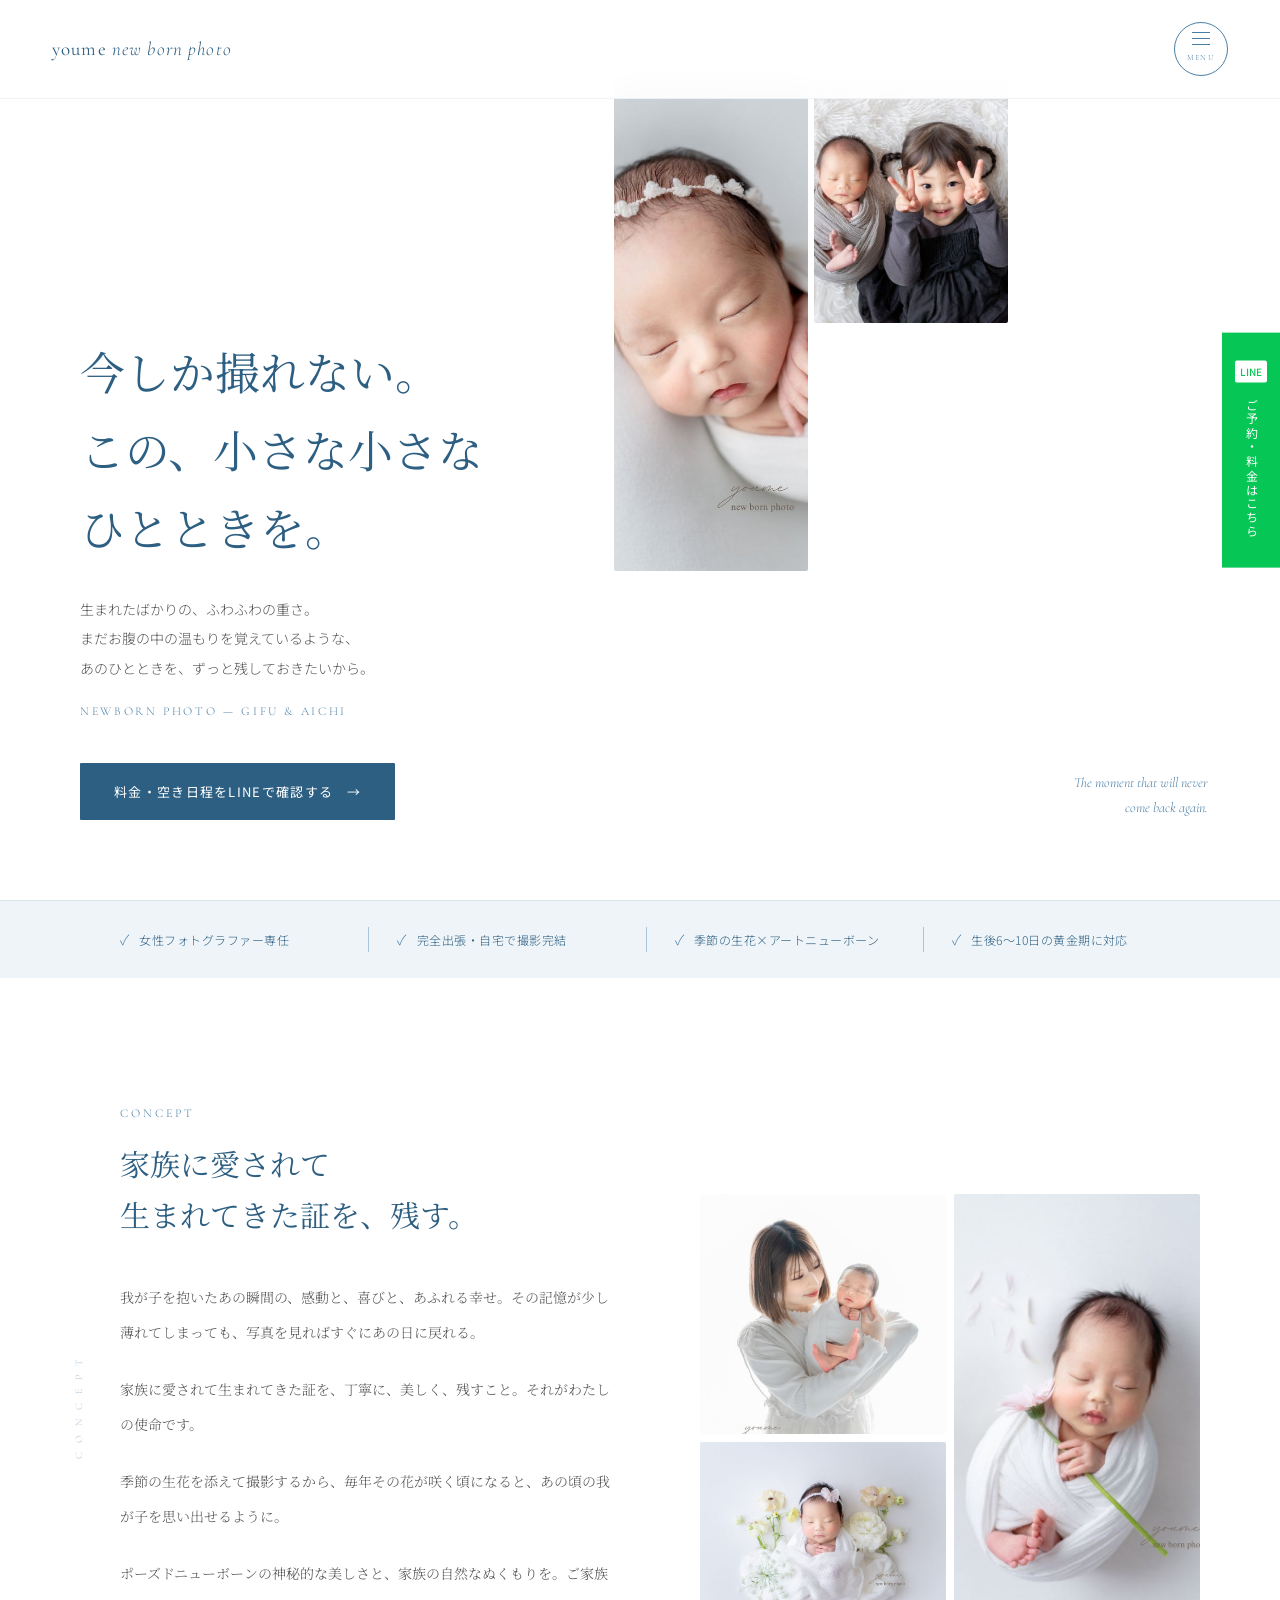
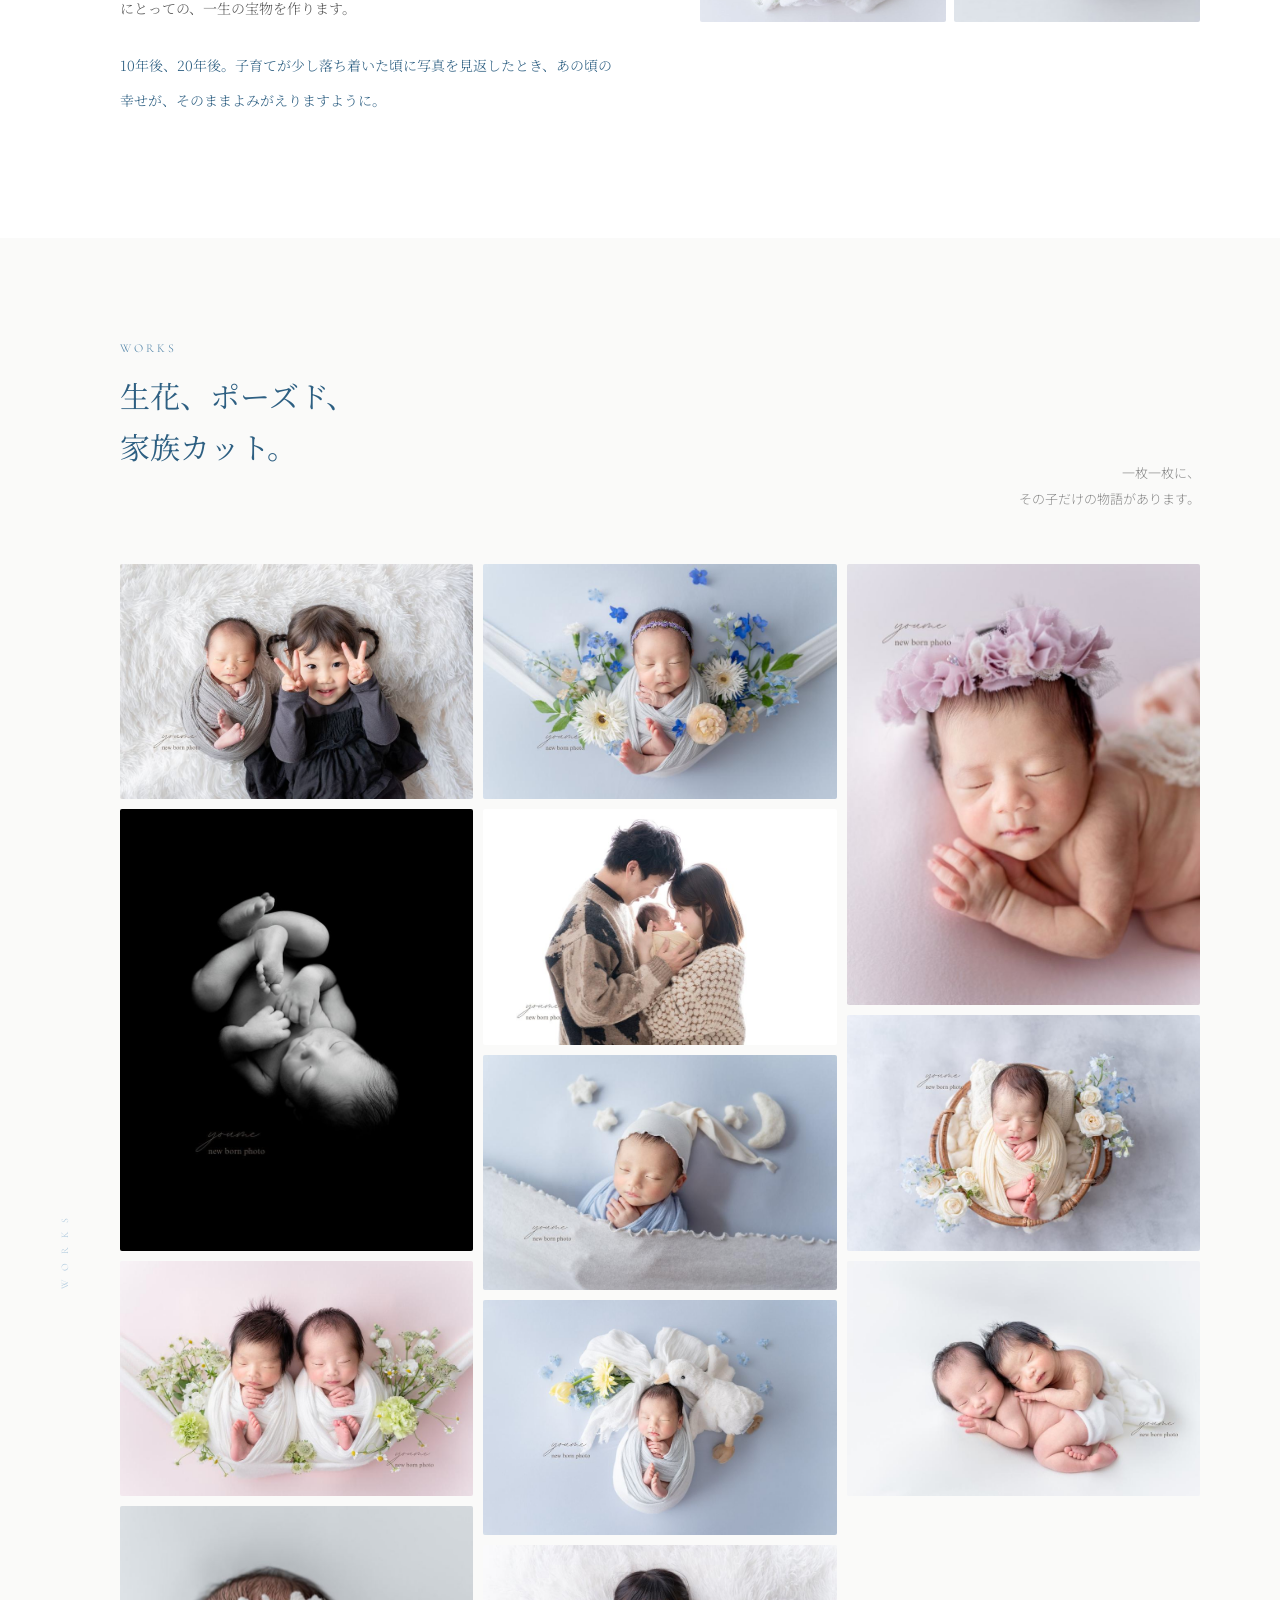
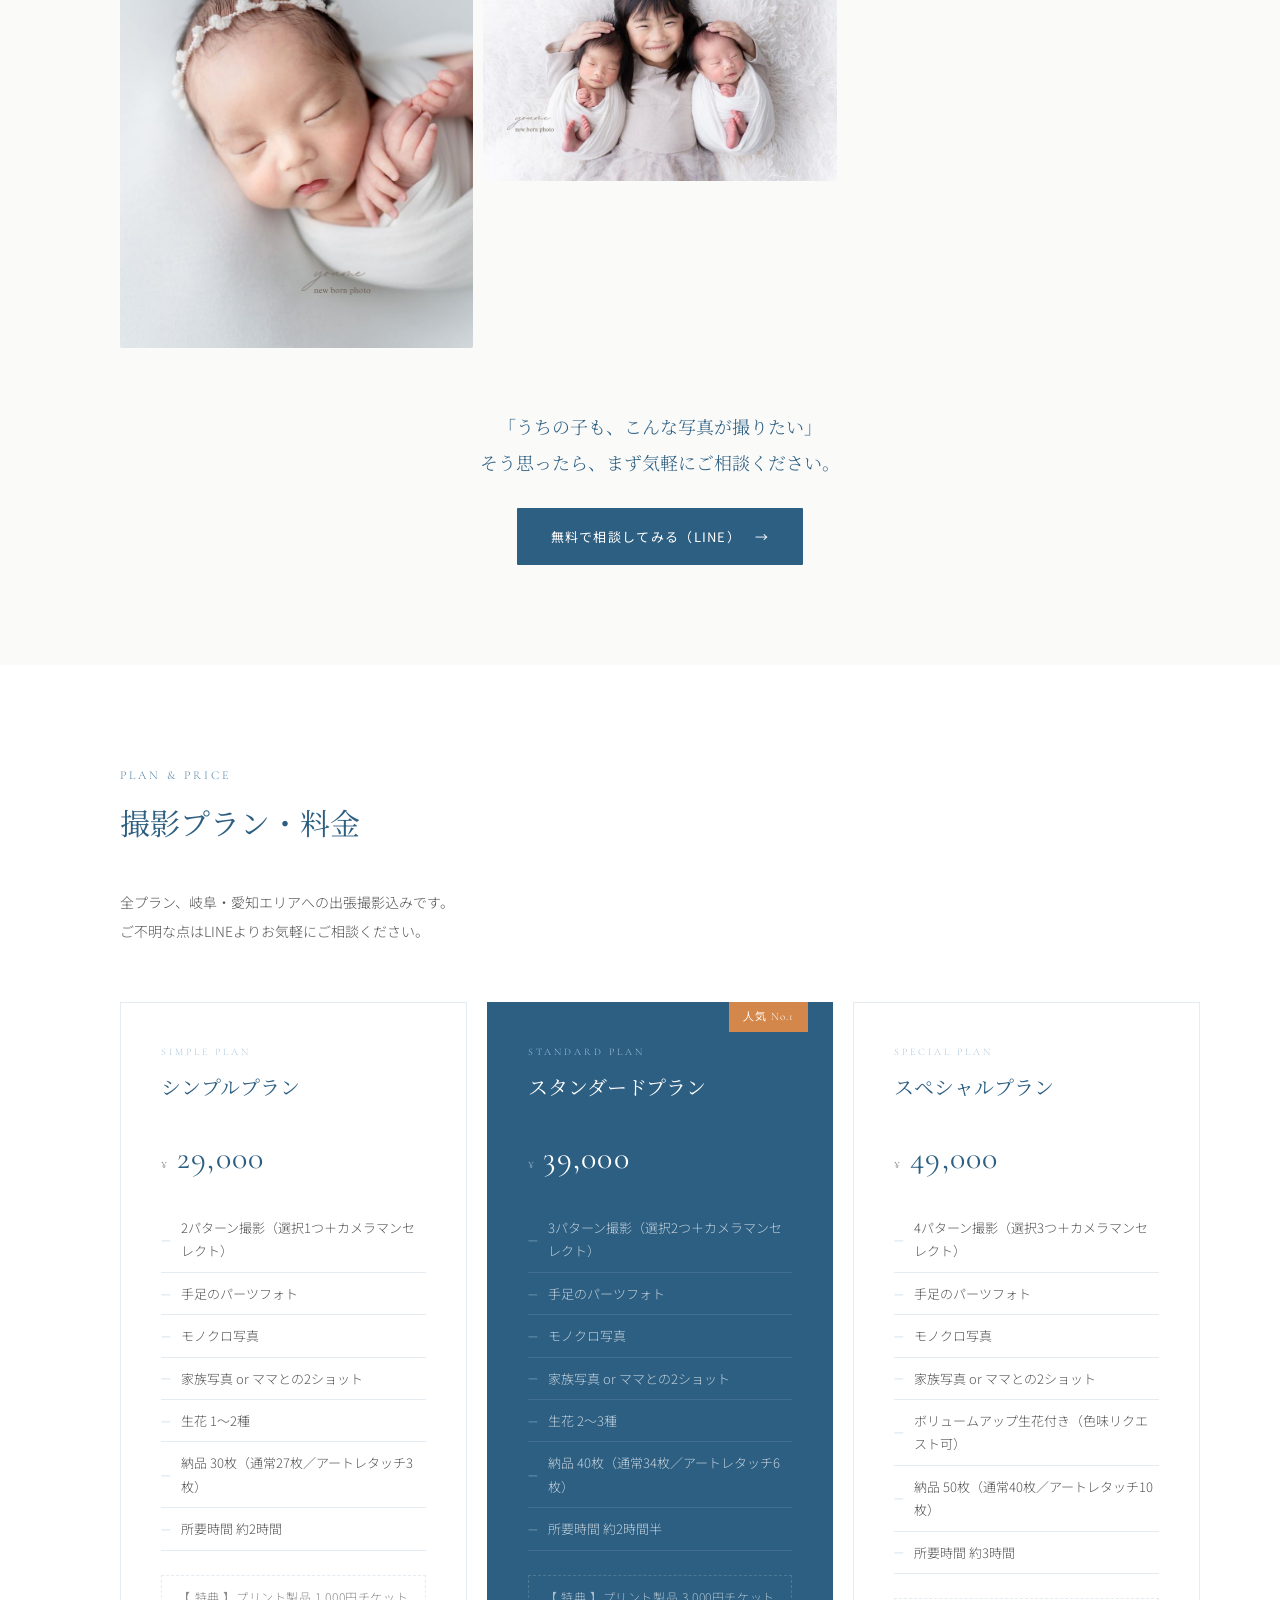
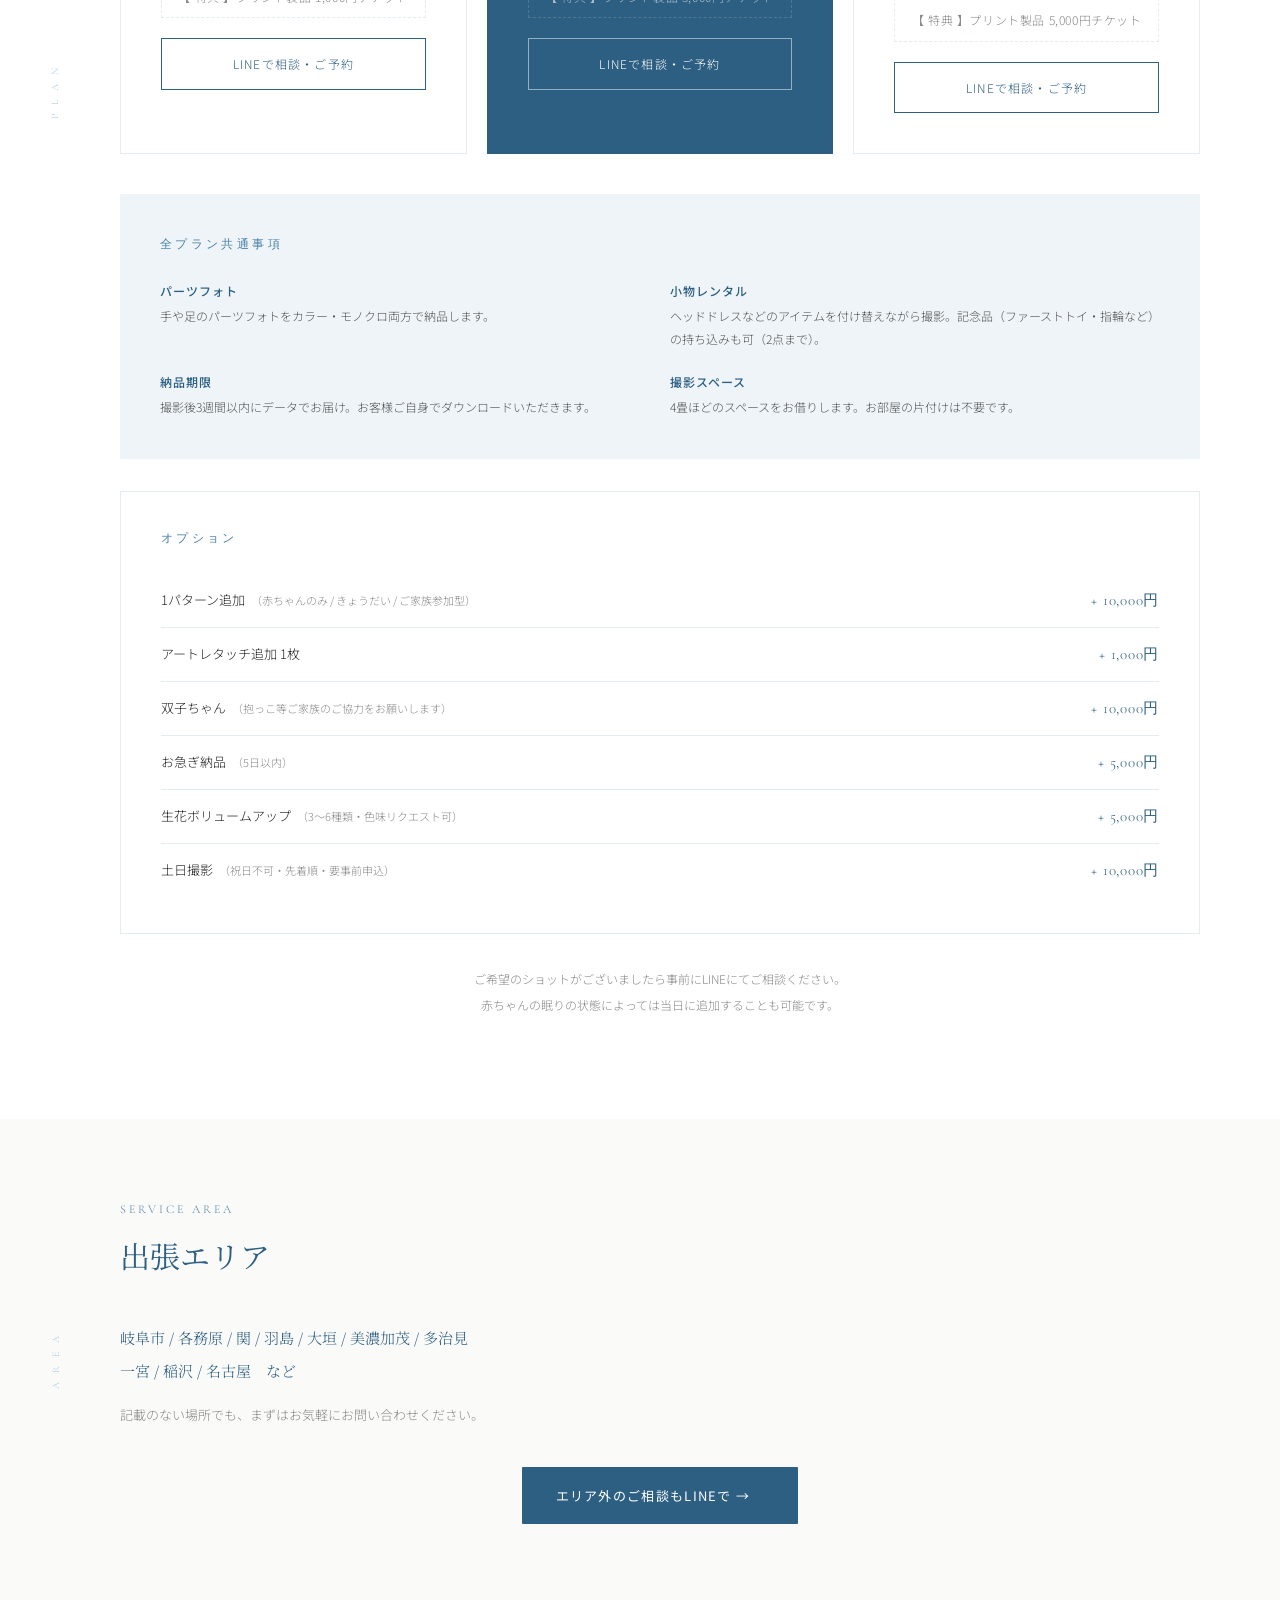
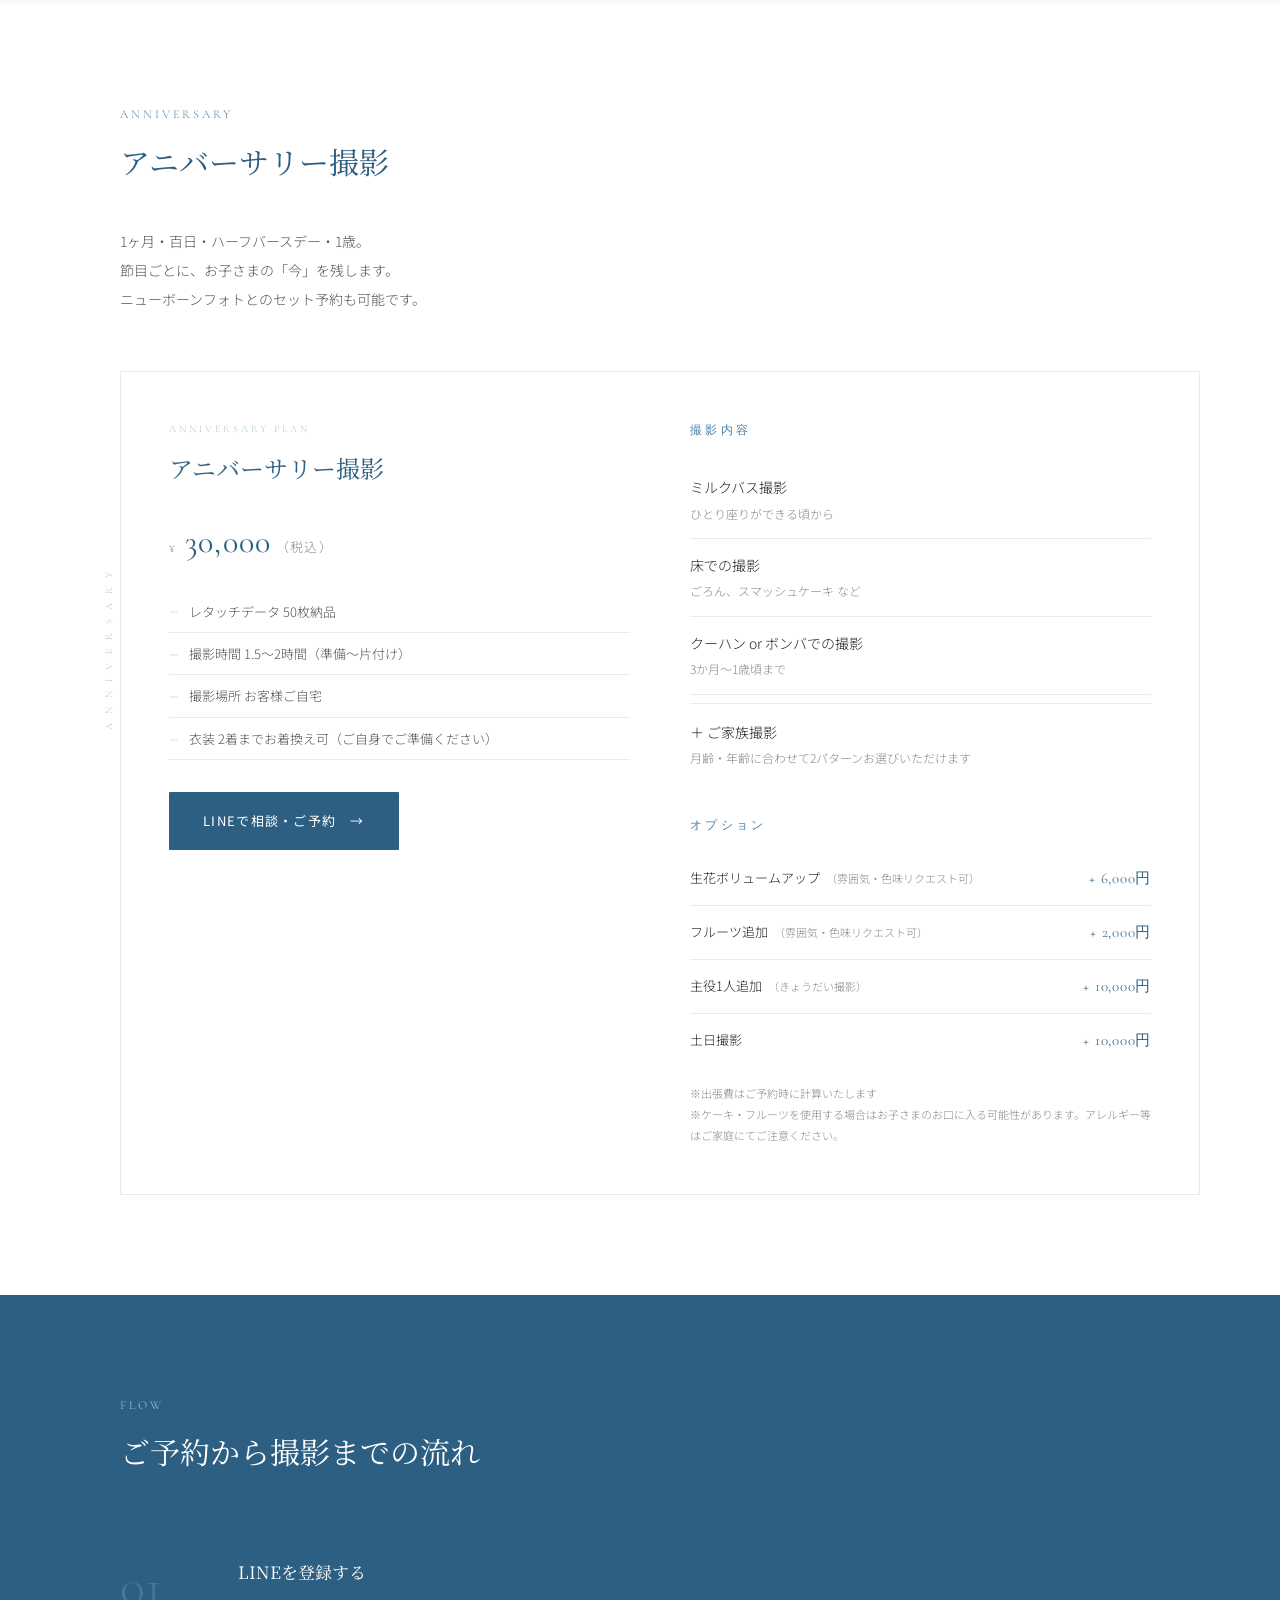
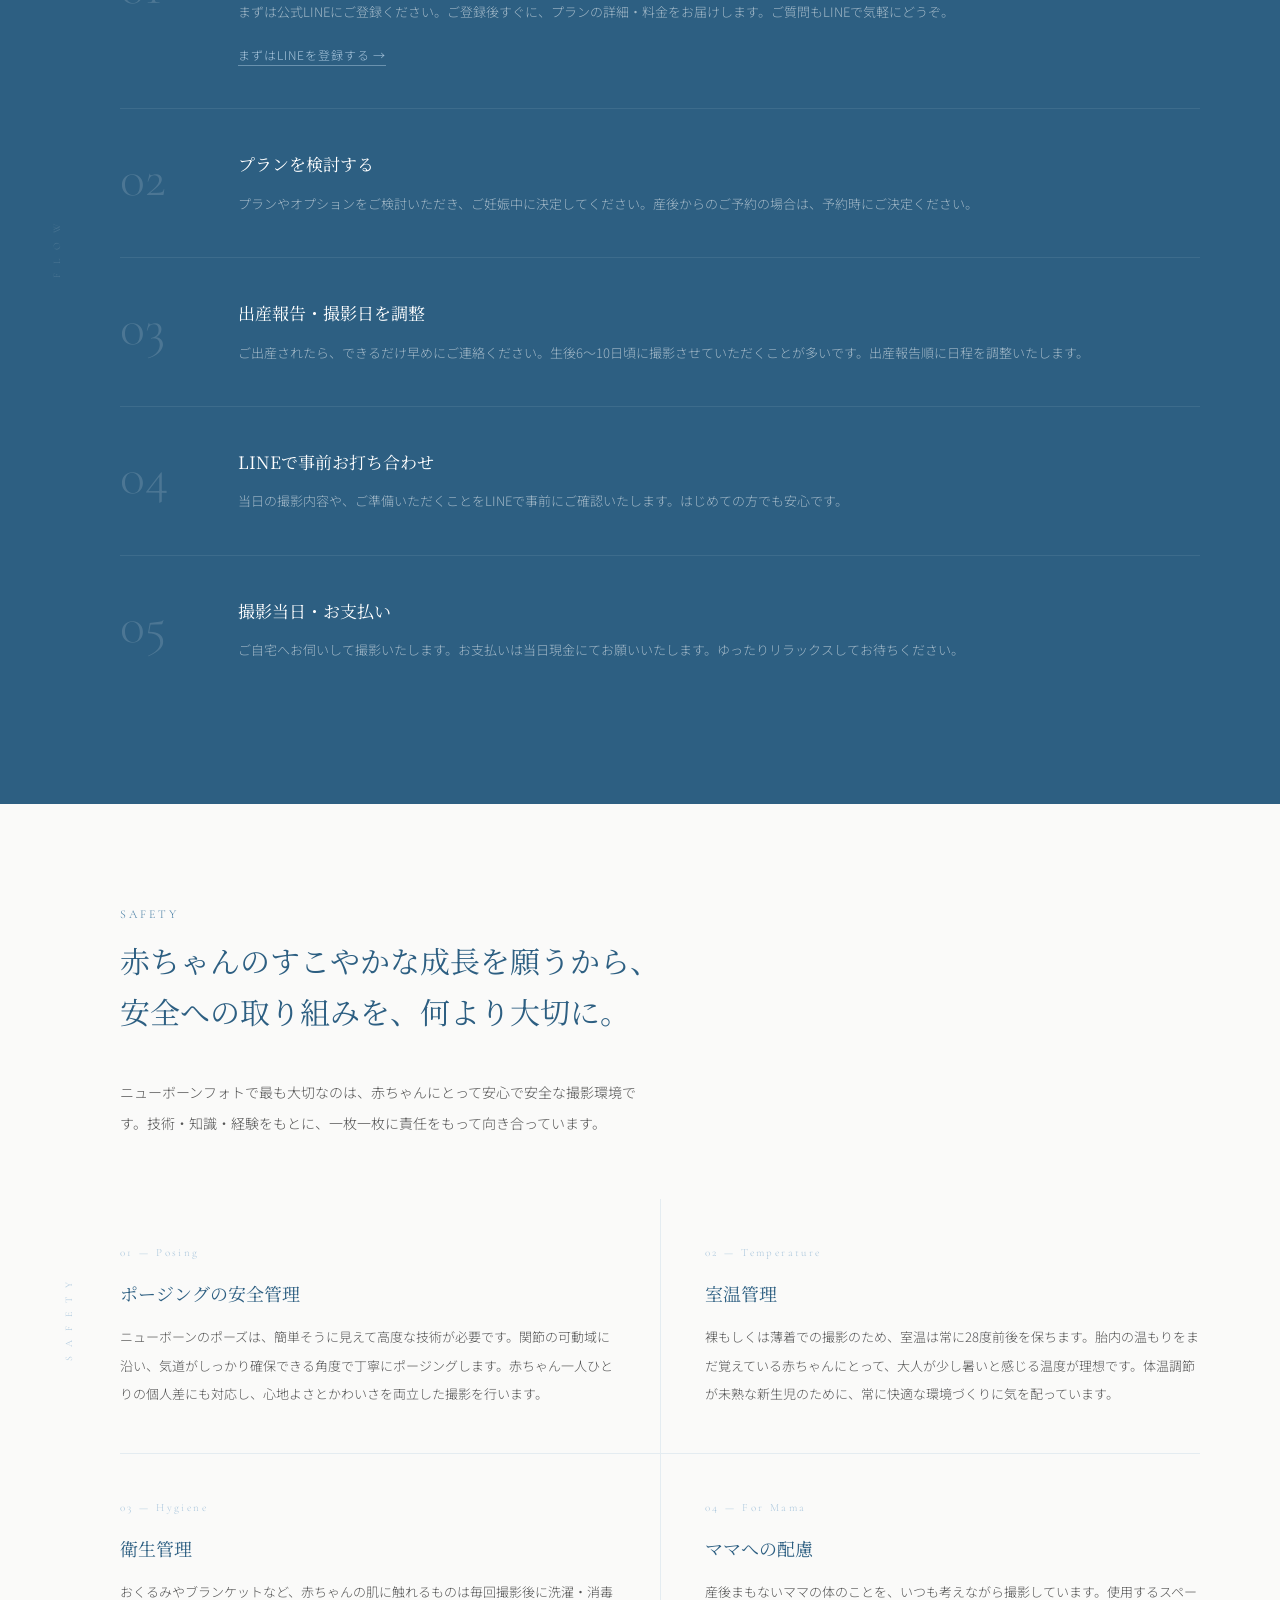
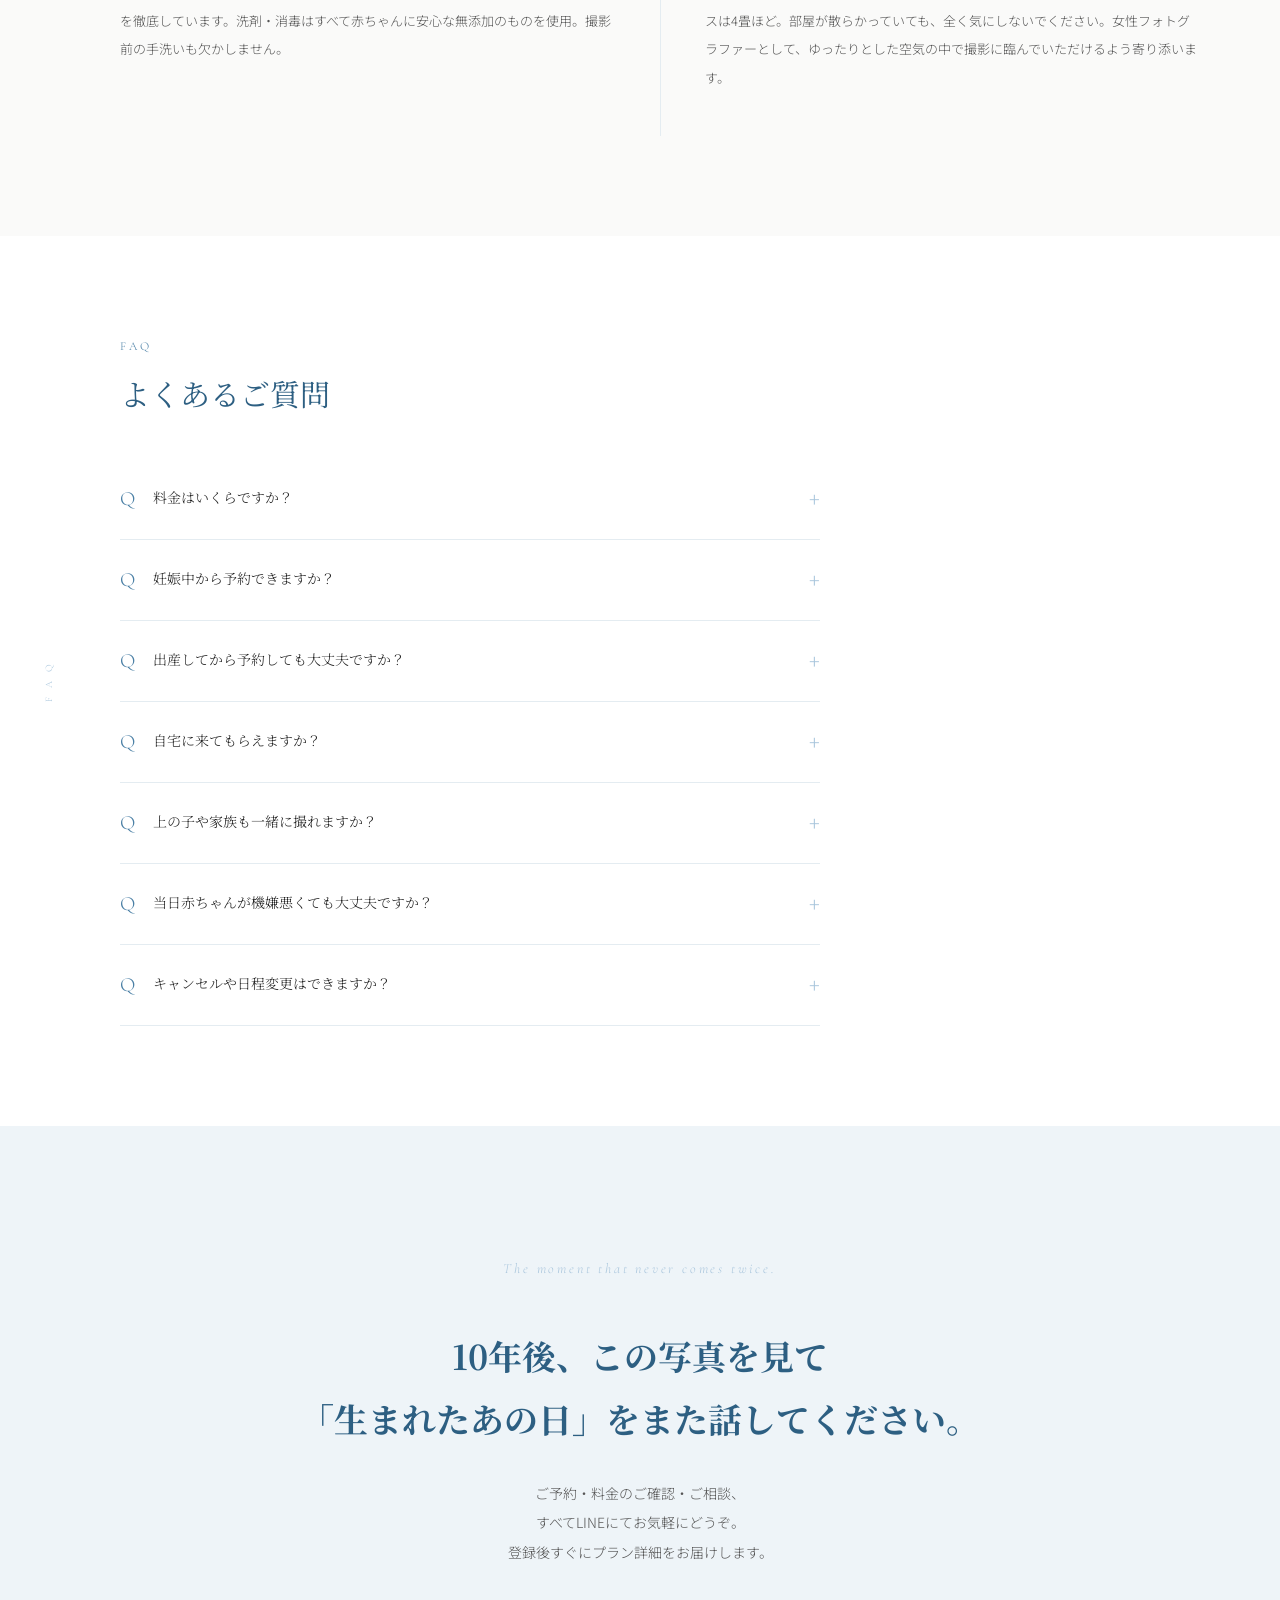
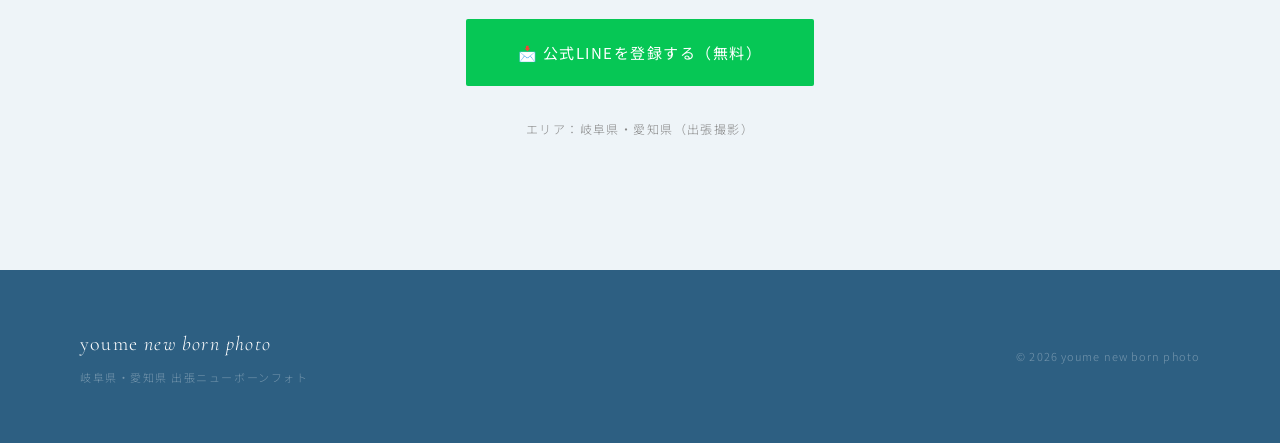
==== youme/index.html @ 596f8654 "Update index.html" ====
<!DOCTYPE html>
<html lang="ja">
<head>
  <meta charset="UTF-8">
  <meta name="viewport" content="width=device-width, initial-scale=1.0">
  <title>youme new born photo | 岐阜・愛知 出張ニューボーンフォト撮影</title>
  <link rel="preconnect" href="https://fonts.googleapis.com">
  <link rel="preconnect" href="https://fonts.gstatic.com" crossorigin>
  <link href="https://fonts.googleapis.com/css2?family=Cormorant+Garamond:ital,wght@0,300;0,400;0,500;1,300;1,400&family=Noto+Sans+JP:wght@300;400;500&family=Noto+Serif+JP:wght@300;400;500&display=swap" rel="stylesheet">

  <style>
    /* ===== VARIABLES ===== */
    :root {
      --blue:       #4A7FA5;
      --blue-dark:  #2D5F82;
      --blue-mid:   #A8C5DC;
      --blue-pale:  #EEF4F8;
      --amber:      #D4874A;
      --bg:         #FFFFFF;
      --bg-off:     #FAFAF9;
      --text:       #222222;
      --text-mid:   #555555;
      --text-light: #888888;
      --line-green: #06C755;
      --border:     #E4ECF1;
    }

    /* ===== RESET ===== */
    *, *::before, *::after { box-sizing: border-box; margin: 0; padding: 0; }
    html { scroll-behavior: smooth; }
    body {
      font-family: 'Noto Sans JP', sans-serif;
      background: var(--bg);
      color: var(--text);
      font-weight: 300;
      line-height: 1.8;
      overflow-x: hidden;
    }
    a { text-decoration: none; color: inherit; }


    .logo {
      font-family: 'Cormorant Garamond', serif;
      font-size: 19px;
      font-weight: 400;
      letter-spacing: 0.06em;
      color: var(--blue-dark);
    }
    .logo em { font-style: italic; font-weight: 300; }

    /* ===== FIXED RIGHT CTA ===== */
    .fixed-cta {
      position: fixed;
      right: 0;
      top: 50%;
      transform: translateY(-50%);
      z-index: 100;
    }
    .fixed-cta a {
      display: block;
      background: var(--line-green);
      color: white;
      writing-mode: vertical-rl;
      text-orientation: mixed;
      padding: 28px 13px;
      font-size: 12px;
      letter-spacing: 0.18em;
      font-family: 'Noto Sans JP', sans-serif;
      font-weight: 400;
      transition: background 0.3s;
      cursor: pointer;
      text-align: center;
      line-height: 1.6;
    }
    .fixed-cta a:hover { background: #05b24b; }
    .fixed-cta .line-badge {
      display: inline-block;
      writing-mode: horizontal-tb;
      font-size: 10px;
      font-weight: 500;
      background: white;
      color: var(--line-green);
      border-radius: 2px;
      padding: 3px 5px;
      letter-spacing: 0;
      margin-bottom: 10px;
    }

    /* ===== HEADER ===== */
    header {
      position: fixed;
      top: 0; left: 0; right: 0;
      z-index: 200;
      padding: 22px 52px;
      display: flex;
      justify-content: space-between;
      align-items: center;
      background: rgba(255,255,255,0.92);
      backdrop-filter: blur(12px);
      border-bottom: 1px solid rgba(168,197,220,0.2);
      transition: background 0.3s;
    }

    .menu-btn {
      width: 54px; height: 54px;
      border-radius: 50%;
      border: 1.5px solid var(--blue);
      display: flex;
      flex-direction: column;
      align-items: center;
      justify-content: center;
      gap: 5px;
      cursor: pointer;
      background: transparent;
      transition: all 0.3s;
    }
    .menu-btn:hover { background: var(--blue); }
    .menu-btn:hover .menu-line { background: white; }
    .menu-btn:hover .menu-label { color: white; }
    .menu-line { width: 18px; height: 1px; background: var(--blue); transition: background 0.3s; }
    .menu-label {
      font-family: 'Cormorant Garamond', serif;
      font-size: 8px;
      letter-spacing: 0.15em;
      color: var(--blue);
      text-transform: uppercase;
      margin-top: 1px;
      transition: color 0.3s;
    }

    /* ===== DRAWER ===== */
    .overlay {
      position: fixed; inset: 0;
      background: rgba(20,40,60,0.45);
      z-index: 250;
      opacity: 0;
      pointer-events: none;
      transition: opacity 0.35s;
    }
    .overlay.open { opacity: 1; pointer-events: all; }
    .drawer {
      position: fixed;
      top: 0; right: -340px;
      width: 320px;
      height: 100vh;
      background: var(--blue-dark);
      z-index: 300;
      padding: 80px 48px 60px;
      transition: right 0.4s cubic-bezier(0.4, 0, 0.2, 1);
      display: flex;
      flex-direction: column;
    }
    .drawer.open { right: 0; }
    .drawer-close {
      position: absolute;
      top: 24px; right: 24px;
      background: none;
      border: none;
      color: rgba(255,255,255,0.5);
      font-size: 22px;
      cursor: pointer;
      transition: color 0.2s;
    }
    .drawer-close:hover { color: white; }
    .drawer nav a {
      display: block;
      color: rgba(255,255,255,0.75);
      font-family: 'Cormorant Garamond', serif;
      font-size: 21px;
      font-weight: 300;
      letter-spacing: 0.06em;
      padding: 15px 0;
      border-bottom: 1px solid rgba(255,255,255,0.1);
      transition: color 0.2s;
    }
    .drawer nav a:hover { color: white; }
    .drawer nav a.drawer-line {
      margin-top: 24px;
      background: var(--line-green);
      border: none;
      color: white;
      text-align: center;
      padding: 14px 24px;
      font-size: 14px;
      letter-spacing: 0.08em;
      border-radius: 2px;
    }
    .drawer nav a.drawer-line:hover { background: #05b24b; color: white; }

    /* ===== SECTION BASE ===== */
    section { position: relative; }
    .section-label {
      position: absolute;
      left: 28px;
      top: 50%;
      transform: translateY(-50%) rotate(-90deg);
      font-family: 'Cormorant Garamond', serif;
      font-size: 10px;
      letter-spacing: 0.35em;
      color: var(--blue-mid);
      text-transform: uppercase;
      white-space: nowrap;
      pointer-events: none;
    }
    .sec-en {
      font-family: 'Cormorant Garamond', serif;
      font-size: 12px;
      letter-spacing: 0.25em;
      color: var(--blue);
      text-transform: uppercase;
      margin-bottom: 10px;
    }
    .sec-ja {
      font-family: 'Noto Serif JP', serif;
      font-size: clamp(22px, 2.5vw, 30px);
      font-weight: 400;
      line-height: 1.7;
      color: var(--blue-dark);
      margin-bottom: 40px;
    }

    /* ===== HERO ===== */
    #hero {
      min-height: 100vh;
      padding: 140px 80px 80px 80px;
      display: flex;
      flex-direction: column;
      justify-content: flex-end;
      overflow: hidden;
    }
    .hero-grid {
      position: absolute;
      right: 0; top: 0; bottom: 0;
      width: 52%;
      display: grid;
      grid-template-columns: 1fr 1fr 1fr;
      grid-template-rows: 1fr 1fr 1fr;
      gap: 6px;
      padding: 80px 72px 80px 0;
    }
    .hg { border-radius: 2px; overflow: hidden; }
    .hg:nth-child(1) { grid-row: 1 / 3; }
    .hg:nth-child(2) { grid-row: 1 / 2; }
    .hg:nth-child(3) { grid-row: 2 / 4; }
    .hg:nth-child(4) { grid-row: 2 / 3; }
    .hg:nth-child(5) { grid-row: 3 / 4; grid-column: 1 / 3; }
    /* photo placeholder */
    .ph {
      width: 100%; height: 100%;
      background: linear-gradient(150deg, #D4E7F5 0%, #B8D2EA 60%, #A4C3DE 100%);
      display: flex; align-items: center; justify-content: center;
    }
    .ph::after {
      content: '';
      width: 32px; height: 32px;
      border-radius: 50%;
      background: rgba(255,255,255,0.45);
    }
    .ph.v2 { background: linear-gradient(150deg, #C8DCEE 0%, #A8CADF 60%, #94BACE 100%); }
    .ph.v3 { background: linear-gradient(150deg, #BED5E8 0%, #9EC0D8 60%, #8ABACF 100%); }

    .hero-content { position: relative; z-index: 2; max-width: 480px; }
    .hero-main {
      font-family: 'Noto Serif JP', serif;
      font-size: clamp(28px, 3.5vw, 48px);
      font-weight: 400;
      line-height: 1.75;
      color: var(--blue-dark);
      margin-bottom: 28px;
    }
    .hero-sub {
      font-size: 14px;
      font-weight: 300;
      color: var(--text-mid);
      line-height: 2.1;
      margin-bottom: 18px;
    }
    .hero-area {
      font-family: 'Cormorant Garamond', serif;
      font-size: 12px;
      letter-spacing: 0.22em;
      color: var(--blue);
      margin-bottom: 40px;
      text-transform: uppercase;
    }
    .btn-main {
      display: inline-flex;
      align-items: center;
      gap: 14px;
      background: var(--blue-dark);
      color: white;
      padding: 17px 34px;
      font-size: 13px;
      letter-spacing: 0.1em;
      font-family: 'Noto Sans JP', sans-serif;
      font-weight: 400;
      transition: background 0.3s;
      border-radius: 1px;
    }
    .btn-main:hover { background: var(--blue); }
    .hero-en-sub {
      position: absolute;
      right: 72px;
      bottom: 80px;
      font-family: 'Cormorant Garamond', serif;
      font-style: italic;
      font-size: 14px;
      line-height: 1.8;
      color: var(--blue);
      text-align: right;
      z-index: 2;
    }

    /* ===== BADGES ===== */
    #badges {
      background: var(--blue-pale);
      padding: 26px 80px 26px 120px;
      display: flex;
      gap: 0;
      border-top: 1px solid rgba(168,197,220,0.3);
    }
    .badge {
      flex: 1;
      display: flex;
      align-items: center;
      gap: 10px;
      padding: 0 28px;
      border-right: 1px solid var(--blue-mid);
      font-size: 12px;
      color: var(--blue-dark);
      letter-spacing: 0.04em;
      white-space: nowrap;
    }
    .badge:first-child { padding-left: 0; }
    .badge:last-child { border-right: none; }
    .badge-ck { color: var(--blue); font-size: 14px; }

    /* ===== CONCEPT ===== */
    #concept {
      display: grid;
      grid-template-columns: 1fr 1fr;
      gap: 80px;
      align-items: center;
      padding: 120px 80px 120px 120px;
    }
    .concept-text {
      font-family: 'Noto Serif JP', serif;
      font-size: 14px;
      font-weight: 300;
      line-height: 2.5;
      color: var(--text-mid);
    }
    .concept-text p { margin-bottom: 22px; }
    .concept-text p:last-child { margin-bottom: 0; color: var(--blue-dark); font-size: 14px; }
    .concept-photos {
      display: grid;
      grid-template-columns: 1fr 1fr;
      grid-template-rows: 240px 180px;
      gap: 8px;
    }
    .cp { border-radius: 2px; overflow: hidden; }
    .cp1 { grid-row: 1/2; grid-column: 1/2; }
    .cp2 { grid-row: 1/3; grid-column: 2/3; }
    .cp3 { grid-row: 2/3; grid-column: 1/2; }

    /* ===== PORTFOLIO ===== */
    #portfolio {
      background: var(--bg-off);
      padding: 100px 80px 100px 120px;
    }
    .portfolio-hd {
      display: flex;
      justify-content: space-between;
      align-items: flex-end;
      margin-bottom: 52px;
    }
    .portfolio-sub {
      font-size: 13px;
      color: var(--text-light);
      font-weight: 300;
      text-align: right;
      line-height: 2;
      max-width: 260px;
    }
    .masonry { columns: 3; column-gap: 10px; }
    .mi {
      break-inside: avoid;
      margin-bottom: 10px;
      overflow: hidden;
      border-radius: 2px;
    }
    .mi img { width: 100%; display: block; }
    .mi:nth-child(3n+1) .ph { min-height: 260px; background: linear-gradient(150deg, #D4E7F5, #B8D2EA); }
    .mi:nth-child(3n+2) .ph { min-height: 210px; background: linear-gradient(150deg, #CADCEE, #AACADE); }
    .mi:nth-child(3n)   .ph { min-height: 310px; background: linear-gradient(150deg, #BCCFE8, #9CBDD8); }
    .mi:nth-child(2)    .ph { min-height: 340px; }
    .mi:nth-child(5)    .ph { min-height: 230px; }
    .mi:nth-child(7)    .ph { min-height: 190px; }
    .portfolio-cta {
      margin-top: 60px;
      text-align: center;
    }
    .portfolio-cta p {
      font-family: 'Noto Serif JP', serif;
      font-size: 18px;
      color: var(--blue-dark);
      margin-bottom: 28px;
      line-height: 2;
    }

    /* ===== PLAN ===== */
    #plan {
      padding: 100px 80px 100px 120px;
    }
    .plan-lead {
      font-size: 14px;
      color: var(--text-mid);
      line-height: 2.1;
      margin-bottom: 56px;
      max-width: 500px;
    }
    .plan-cards {
      display: grid;
      grid-template-columns: 1fr 1fr;
      gap: 20px;
      margin-bottom: 20px;
    }
    .plan-card {
      border: 1px solid var(--border);
      padding: 40px;
      transition: box-shadow 0.3s;
    }
    .plan-card:hover { box-shadow: 0 8px 40px rgba(45,95,130,0.10); }
    .plan-card-en {
      font-family: 'Cormorant Garamond', serif;
      font-size: 10px;
      letter-spacing: 0.3em;
      color: var(--blue-mid);
      text-transform: uppercase;
      margin-bottom: 8px;
    }
    .plan-card-title {
      font-family: 'Noto Serif JP', serif;
      font-size: 20px;
      color: var(--blue-dark);
      font-weight: 400;
      margin-bottom: 24px;
    }
    .plan-items {
      list-style: none;
      margin-bottom: 24px;
    }
    .plan-items li {
      font-size: 13px;
      color: var(--text-mid);
      padding: 9px 0;
      border-bottom: 1px solid var(--border);
      display: flex;
      align-items: center;
      gap: 10px;
    }
    .plan-items li::before { content: '—'; color: var(--blue-mid); font-size: 11px; flex-shrink: 0; }
    .plan-recommend {
      font-size: 12px;
      color: var(--text-light);
      line-height: 1.9;
      margin-bottom: 28px;
    }
    .plan-recommend strong {
      display: block;
      font-weight: 400;
      font-size: 10px;
      color: var(--blue);
      letter-spacing: 0.12em;
      text-transform: uppercase;
      margin-bottom: 4px;
    }
    .btn-outline {
      display: block;
      text-align: center;
      border: 1px solid var(--blue-dark);
      color: var(--blue-dark);
      padding: 14px 24px;
      font-size: 12px;
      letter-spacing: 0.1em;
      transition: all 0.3s;
    }
    .btn-outline:hover { background: var(--blue-dark); color: white; }
    .plan-option {
      border: 1px solid var(--border);
      padding: 32px 40px;
      display: flex;
      justify-content: space-between;
      align-items: center;
      gap: 40px;
    }
    .plan-note {
      margin-top: 32px;
      font-size: 12px;
      color: var(--text-light);
      text-align: center;
      line-height: 2.2;
    }

    /* ===== FLOW ===== */
    #flow {
      background: var(--blue-dark);
      padding: 100px 80px 100px 120px;
      color: white;
    }
    #flow .sec-en { color: var(--blue-mid); }
    #flow .sec-ja { color: white; }
    #flow .section-label { color: rgba(255,255,255,0.15); }
    .flow-steps { display: flex; flex-direction: column; }
    .flow-step {
      display: grid;
      grid-template-columns: 90px 1fr;
      gap: 28px;
      padding: 40px 0;
      border-bottom: 1px solid rgba(255,255,255,0.08);
    }
    .flow-step:last-child { border-bottom: none; }
    .flow-num {
      font-family: 'Cormorant Garamond', serif;
      font-size: 52px;
      font-weight: 300;
      color: rgba(255,255,255,0.15);
      line-height: 1;
      padding-top: 4px;
    }
    .flow-title {
      font-family: 'Noto Serif JP', serif;
      font-size: 17px;
      font-weight: 400;
      color: white;
      margin-bottom: 10px;
    }
    .flow-body {
      font-size: 13px;
      color: rgba(255,255,255,0.55);
      line-height: 2.1;
    }
    .flow-link { margin-top: 14px; }
    .flow-link a {
      font-size: 12px;
      color: var(--blue-mid);
      border-bottom: 1px solid rgba(168,197,220,0.5);
      padding-bottom: 2px;
      letter-spacing: 0.08em;
    }

    /* ===== SAFETY ===== */
    #safety {
      background: var(--bg-off);
      padding: 100px 80px 100px 120px;
    }
    .safety-lead {
      font-size: 14px;
      color: var(--text-mid);
      line-height: 2.2;
      max-width: 540px;
      margin-bottom: 60px;
    }
    .safety-grid {
      display: grid;
      grid-template-columns: 1fr 1fr;
      gap: 0;
    }
    .si {
      padding: 44px 44px 44px 0;
      border-bottom: 1px solid var(--border);
    }
    .si:nth-child(even) {
      padding: 44px 0 44px 44px;
      border-left: 1px solid var(--border);
    }
    .si:nth-child(3), .si:nth-child(4) { border-bottom: none; }
    .si-num {
      font-family: 'Cormorant Garamond', serif;
      font-size: 11px;
      letter-spacing: 0.22em;
      color: var(--blue-mid);
      margin-bottom: 14px;
    }
    .si-title {
      font-family: 'Noto Serif JP', serif;
      font-size: 18px;
      color: var(--blue-dark);
      font-weight: 400;
      margin-bottom: 14px;
    }
    .si-body { font-size: 13px; color: var(--text-mid); line-height: 2.2; }

    /* ===== FAQ ===== */
    #faq { padding: 100px 80px 100px 120px; }
    .faq-wrap { max-width: 700px; }
    .faq-item { border-bottom: 1px solid var(--border); }
    .faq-q {
      display: flex;
      align-items: flex-start;
      gap: 18px;
      padding: 26px 0;
      cursor: pointer;
    }
    .faq-q:hover .faq-qtext { color: var(--blue); }
    .faq-qmark {
      font-family: 'Cormorant Garamond', serif;
      font-size: 20px;
      color: var(--blue);
      flex-shrink: 0;
      line-height: 1.4;
    }
    .faq-qtext {
      font-family: 'Noto Serif JP', serif;
      font-size: 14px;
      color: var(--text);
      line-height: 1.75;
      transition: color 0.2s;
      flex: 1;
    }
    .faq-icon {
      margin-left: auto;
      color: var(--blue-mid);
      font-size: 20px;
      flex-shrink: 0;
      line-height: 1.4;
      transition: transform 0.3s;
    }
    .faq-a {
      display: none;
      padding: 0 0 24px 38px;
    }
    .faq-a.open { display: block; }
    .faq-atext { font-size: 13px; color: var(--text-mid); line-height: 2.2; }
    .faq-alink {
      display: inline-block;
      margin-top: 12px;
      font-size: 12px;
      color: var(--blue);
      border-bottom: 1px solid var(--blue-mid);
      padding-bottom: 2px;
      letter-spacing: 0.08em;
    }

    /* ===== FINAL CTA ===== */
    #finalcta {
      background: var(--blue-pale);
      padding: 130px 80px;
      text-align: center;
    }
    .fc-en {
      font-family: 'Cormorant Garamond', serif;
      font-style: italic;
      font-size: 14px;
      color: var(--blue-mid);
      letter-spacing: 0.2em;
      margin-bottom: 44px;
    }
    .fc-copy {
      font-family: 'Noto Serif JP', serif;
      font-size: clamp(20px, 3vw, 34px);
      color: var(--blue-dark);
      line-height: 1.85;
      margin-bottom: 28px;
    }
    .fc-sub {
      font-size: 14px;
      color: var(--text-mid);
      line-height: 2.1;
      margin-bottom: 52px;
    }
    .btn-line {
      display: inline-flex;
      align-items: center;
      gap: 12px;
      background: var(--line-green);
      color: white;
      padding: 20px 52px;
      font-size: 15px;
      letter-spacing: 0.1em;
      font-family: 'Noto Sans JP', sans-serif;
      font-weight: 400;
      border-radius: 2px;
      transition: opacity 0.3s;
    }
    .btn-line:hover { opacity: 0.85; }
    .fc-area {
      margin-top: 32px;
      font-size: 12px;
      color: var(--text-light);
      letter-spacing: 0.12em;
    }

    /* ===== FOOTER ===== */
    footer {
      background: var(--blue-dark);
      padding: 56px 80px;
      display: flex;
      justify-content: space-between;
      align-items: center;
    }
    .ft-logo {
      font-family: 'Cormorant Garamond', serif;
      font-size: 20px;
      font-weight: 300;
      color: white;
      letter-spacing: 0.06em;
      margin-bottom: 6px;
    }
    .ft-logo em { font-style: italic; }
    .ft-sub { font-size: 11px; letter-spacing: 0.14em; color: rgba(255,255,255,0.35); }
    .ft-copy { font-size: 11px; letter-spacing: 0.1em; color: rgba(255,255,255,0.35); }

    /* ===== MOBILE BOTTOM CTA ===== */
    .mob-cta {
      display: none;
      position: fixed;
      bottom: 0; left: 0; right: 0;
      z-index: 100;
    }
    .mob-cta a {
      display: flex;
      align-items: center;
      justify-content: center;
      gap: 10px;
      background: var(--line-green);
      color: white;
      padding: 18px;
      font-size: 14px;
      letter-spacing: 0.08em;
      font-family: 'Noto Sans JP', sans-serif;
    }

    /* ===== FADE IN ===== */
    .fi {
      opacity: 0;
      transform: translateY(22px);
      transition: opacity 0.75s ease, transform 0.75s ease;
    }
    .fi.vis { opacity: 1; transform: translateY(0); }
    .fi.d1 { transition-delay: 0.1s; }
    .fi.d2 { transition-delay: 0.2s; }
    .fi.d3 { transition-delay: 0.3s; }

    /* ===== RESPONSIVE ===== */
    @media (max-width: 1024px) {
      #hero { padding: 130px 48px 72px; }
      .hero-grid { width: 48%; padding: 80px 48px 80px 0; }
      #badges { padding: 24px 48px; }
      #concept { padding: 100px 48px; gap: 48px; }
      #portfolio, #plan, #flow, #safety, #faq { padding: 80px 48px 80px 80px; }
      .plan-cards { grid-template-columns: 1fr; }
      .masonry { columns: 2; }
    }

    /* ===== TABLET ===== */
    @media (max-width: 768px) {
      header { padding: 14px 20px; }
      .section-label { display: none; }

      /* HERO */
      #hero {
        flex-direction: column;
        padding: 80px 20px 36px;
        min-height: 100svh;
        justify-content: flex-start;
      }
      .hero-grid {
        position: relative;
        width: 100%;
        height: 300px;
        padding: 0;
        grid-template-columns: 1fr 1fr;
        grid-template-rows: 1fr;
        gap: 4px;
        margin-bottom: 24px;
        order: -1;
      }
      .hg:nth-child(n) { grid-row: auto; grid-column: auto; }
      .hg:nth-child(n+3) { display: none; }
      .hero-main { font-size: clamp(26px, 7vw, 38px); line-height: 1.6; margin-bottom: 14px; }
      .hero-sub { font-size: 14px; line-height: 1.9; margin-bottom: 10px; }
      .hero-area { margin-bottom: 20px; font-size: 13px; }
      .hero-en-sub { position: static; text-align: left; margin-bottom: 16px; font-size: 15px; }
      .btn-main { width: 100%; justify-content: center; padding: 16px 20px; font-size: 14px; }

      /* BADGES */
      #badges {
        padding: 16px 20px;
        flex-wrap: wrap;
        gap: 8px;
      }
      .badge {
        flex: 0 0 100%;
        border-right: none;
        padding: 6px 0;
        font-size: 13px;
        gap: 8px;
        border-bottom: 1px solid var(--border);
      }
      .badge:last-child { border-bottom: none; }

      /* CONCEPT */
      #concept {
        grid-template-columns: 1fr;
        padding: 64px 20px;
        gap: 36px;
      }
      .concept-photos {
        grid-template-columns: 1fr 1fr;
        grid-template-rows: 160px 120px;
      }
      .concept-text { font-size: 13px; }

      /* PORTFOLIO */
      #portfolio { padding: 64px 20px; }
      .portfolio-hd { flex-direction: column; align-items: flex-start; gap: 12px; margin-bottom: 32px; }
      .portfolio-sub { text-align: left; max-width: 100%; }
      .sec-ja { font-size: clamp(18px, 5vw, 26px); }
      .masonry { columns: 2; column-gap: 6px; }
      .mi { margin-bottom: 6px; }
      .portfolio-cta { margin-top: 40px; }
      .portfolio-cta p { font-size: 15px; }
      .portfolio-cta .btn-main { margin: 0 auto; display: flex; width: auto; }

      /* PLAN */
      #plan { padding: 64px 20px; }
      .plan-lead { font-size: 13px; margin-bottom: 36px; }
      .plan-card { padding: 28px 24px; }
      .plan-price span { font-size: 26px; }
      .plan-common { padding: 20px; }
      .plan-common-grid { grid-template-columns: 1fr; gap: 14px; }
      .plan-option-section { padding: 20px; }
      .opt-row { flex-wrap: wrap; gap: 4px; }
      .opt-note { display: block; margin-left: 0; margin-top: 2px; }
      .plan-option { flex-direction: column; gap: 16px; }
      .plan-note { font-size: 11px; }

      /* AREA */
      #area { padding: 64px 20px !important; }

      /* ANNIVERSARY */
      #anniversary { padding: 64px 20px !important; }
      .anniv-card { grid-template-columns: 1fr; padding: 24px 20px; gap: 28px; }

      /* FLOW */
      #flow { padding: 64px 20px; }
      .flow-step { grid-template-columns: 52px 1fr; gap: 16px; padding: 28px 0; }
      .flow-num { font-size: 36px; }
      .flow-title { font-size: 15px; }
      .flow-body { font-size: 12px; }

      /* SAFETY */
      #safety { padding: 64px 20px; }
      .safety-lead { font-size: 13px; margin-bottom: 36px; }
      .safety-grid { grid-template-columns: 1fr; }
      .si { padding: 28px 0 !important; border-left: none !important; border-bottom: 1px solid var(--border) !important; }
      .si:last-child { border-bottom: none !important; }
      .si-title { font-size: 16px; }
      .si-body { font-size: 12px; }

      /* FAQ */
      #faq { padding: 64px 20px; }
      .faq-wrap { max-width: 100%; }
      .faq-qtext { font-size: 13px; }
      .faq-atext { font-size: 12px; }

      /* FINAL CTA */
      #finalcta { padding: 72px 20px 110px; }
      .fc-copy { font-size: clamp(18px, 5vw, 28px); }
      .fc-sub { font-size: 13px; }
      .btn-line { padding: 18px 32px; font-size: 14px; width: 100%; justify-content: center; }

      /* FOOTER */
      footer { flex-direction: column; gap: 14px; text-align: center; padding: 36px 20px 90px; }

      /* FIXED / MOBILE CTA */
      .fixed-cta { display: none; }
      .mob-cta { display: block; }
    }

    /* ===== SMALL PHONE ===== */
    @media (max-width: 390px) {
      .masonry { columns: 1; }
      .badge { flex: 0 0 100%; }
      .hero-grid { height: 180px; }
      .btn-main { font-size: 12px; }
    }

    /* ===== PLAN EXTRAS ===== */
    .plan-cards { display: grid; grid-template-columns: 1fr 1fr 1fr; gap: 20px; margin-bottom: 40px; }
    .plan-price {
      font-family: 'Cormorant Garamond', serif;
      font-size: 13px;
      color: var(--text-light);
      letter-spacing: 0.1em;
      margin-bottom: 20px;
    }
    .plan-price span {
      font-size: 32px;
      color: var(--blue-dark);
      font-weight: 400;
      margin-left: 4px;
    }
    .plan-card--featured {
      background: var(--blue-dark);
      border-color: var(--blue-dark);
      position: relative;
    }
    .plan-card--featured .plan-card-en { color: var(--blue-mid); }
    .plan-card--featured .plan-card-title { color: white; }
    .plan-card--featured .plan-price { color: rgba(255,255,255,0.5); }
    .plan-card--featured .plan-price span { color: white; }
    .plan-card--featured .plan-items li { color: rgba(255,255,255,0.7); border-color: rgba(255,255,255,0.1); }
    .plan-card--featured .plan-items li::before { color: var(--blue-mid); }
    .plan-card--featured .plan-tokuten { color: rgba(255,255,255,0.6); border-color: rgba(255,255,255,0.15); }
    .plan-badge {
      position: absolute;
      top: -1px; right: 24px;
      background: var(--amber);
      color: white;
      font-size: 11px;
      letter-spacing: 0.1em;
      padding: 5px 14px;
      font-family: 'Cormorant Garamond', serif;
    }
    .plan-tokuten {
      font-size: 12px;
      color: var(--text-light);
      border: 1px dashed var(--border);
      padding: 10px 14px;
      margin-bottom: 20px;
      letter-spacing: 0.05em;
      text-align: center;
    }
    .btn-outline--white {
      border-color: rgba(255,255,255,0.5);
      color: white;
    }
    .btn-outline--white:hover { background: white; color: var(--blue-dark); }
    .plan-common {
      background: var(--blue-pale);
      padding: 40px;
      margin-bottom: 32px;
    }
    .plan-common-title {
      font-family: 'Cormorant Garamond', serif;
      font-size: 12px;
      letter-spacing: 0.28em;
      color: var(--blue);
      text-transform: uppercase;
      margin-bottom: 24px;
    }
    .plan-common-grid {
      display: grid;
      grid-template-columns: 1fr 1fr;
      gap: 20px;
    }
    .pc-item {}
    .pc-label {
      font-size: 12px;
      font-weight: 500;
      color: var(--blue-dark);
      letter-spacing: 0.08em;
      margin-bottom: 4px;
    }
    .pc-body { font-size: 12px; color: var(--text-mid); line-height: 1.9; }
    .plan-option-section {
      border: 1px solid var(--border);
      padding: 36px 40px;
      margin-bottom: 32px;
    }
    .option-table { display: flex; flex-direction: column; gap: 0; }
    .opt-row {
      display: flex;
      justify-content: space-between;
      align-items: baseline;
      padding: 13px 0;
      border-bottom: 1px solid var(--border);
      gap: 16px;
    }
    .opt-row:last-child { border-bottom: none; }
    .opt-name { font-size: 13px; color: var(--text); flex: 1; }
    .opt-note { font-size: 11px; color: var(--text-light); margin-left: 6px; }
    .opt-price {
      font-family: 'Cormorant Garamond', serif;
      font-size: 15px;
      color: var(--blue-dark);
      letter-spacing: 0.05em;
      white-space: nowrap;
      flex-shrink: 0;
    }

    @media (max-width: 1024px) {
      .plan-cards { grid-template-columns: 1fr !important; }
      .plan-common-grid { grid-template-columns: 1fr; }
    }
    @media (max-width: 768px) {
      .plan-common { padding: 24px; }
      .plan-option-section { padding: 24px; }
      #area { padding: 72px 24px !important; }
    }


    /* ===== ANNIVERSARY ===== */
    .anniv-wrap {}
    .anniv-card {
      display: grid;
      grid-template-columns: 1fr 1fr;
      gap: 60px;
      border: 1px solid var(--border);
      padding: 48px;
    }
    .anniv-price-block {}
    .anniv-content-block {}
    .anniv-content-list { display: flex; flex-direction: column; gap: 0; }
    .anniv-content-item {
      padding: 14px 0;
      border-bottom: 1px solid var(--border);
    }
    .anniv-content-item:last-child { border-bottom: none; }
    .anniv-content-name { font-size: 14px; color: var(--text); margin-bottom: 2px; }
    .anniv-content-note { font-size: 12px; color: var(--text-light); }
    @media (max-width: 768px) {
      .anniv-card { grid-template-columns: 1fr; padding: 28px 24px; gap: 36px; }
      #anniversary { padding: 72px 24px !important; }
    }

  </style>
</head>
<body>

<!-- Fixed Right CTA (Desktop) -->
<div class="fixed-cta">
  <a href="https://lin.ee/pl6aaVW" target="_blank" rel="noopener">
    <span class="line-badge">LINE</span>
    ご予約・料金はこちら
  </a>
</div>

<!-- Overlay -->
<div class="overlay" id="overlay" onclick="closeMenu()"></div>

<!-- Drawer -->
<div class="drawer" id="drawer">
  <button class="drawer-close" onclick="closeMenu()">✕</button>
  <nav>
    <a href="#concept" onclick="closeMenu()">Concept</a>
    <a href="#portfolio" onclick="closeMenu()">Works</a>
    <a href="#plan" onclick="closeMenu()">Plan</a>
    <a href="#flow" onclick="closeMenu()">Flow</a>
    <a href="#safety" onclick="closeMenu()">Safety</a>
    <a href="#faq" onclick="closeMenu()">FAQ</a>
    <a href="https://lin.ee/pl6aaVW" class="drawer-line" target="_blank" rel="noopener">LINEで相談・ご予約</a>
  </nav>
</div>

<!-- Header -->
<header>
  <div class="logo">youme <em>new born photo</em></div>
  <div class="menu-btn" onclick="openMenu()">
    <div class="menu-line"></div>
    <div class="menu-line"></div>
    <div class="menu-line"></div>
    <span class="menu-label">Menu</span>
  </div>
</header>

<!-- ===== HERO ===== -->
<section id="hero">
  <!-- Photo grid -->
  <div class="hero-grid">
    <div class="hg"><img src="[data-uri]" alt="youme new born photo" style="width:100%;height:100%;object-fit:cover;" loading="lazy"></div>
    <div class="hg"><img src="[data-uri]" alt="youme new born photo" style="width:100%;height:100%;object-fit:cover;" loading="lazy"></div>
  </div>

  <div class="hero-content fi">
    <p class="hero-main">
      今しか撮れない。<br>
      この、小さな小さな<br>
      ひとときを。
    </p>
    <p class="hero-sub">
      生まれたばかりの、ふわふわの重さ。<br>
      まだお腹の中の温もりを覚えているような、<br>
      あのひとときを、ずっと残しておきたいから。
    </p>
    <p class="hero-area">Newborn Photo — Gifu &amp; Aichi</p>
    <a href="https://lin.ee/pl6aaVW" class="btn-main" target="_blank" rel="noopener">
      料金・空き日程をLINEで確認する <span>→</span>
    </a>
  </div>

  <div class="hero-en-sub fi d2">
    The moment that will never<br>
    come back again.
  </div>
</section>

<!-- ===== BADGES ===== -->
<div id="badges">
  <div class="badge"><span class="badge-ck">✓</span> 女性フォトグラファー専任</div>
  <div class="badge"><span class="badge-ck">✓</span> 完全出張・自宅で撮影完結</div>
  <div class="badge"><span class="badge-ck">✓</span> 季節の生花×アートニューボーン</div>
  <div class="badge"><span class="badge-ck">✓</span> 生後6〜10日の黄金期に対応</div>
</div>

<!-- ===== CONCEPT ===== -->
<section id="concept">
  <div class="section-label">C o n c e p t</div>

  <div class="concept-text fi">
    <div class="sec-en">Concept</div>
    <div class="sec-ja">家族に愛されて<br>生まれてきた証を、残す。</div>
    <p>我が子を抱いたあの瞬間の、感動と、喜びと、あふれる幸せ。その記憶が少し薄れてしまっても、写真を見ればすぐにあの日に戻れる。</p>
    <p>家族に愛されて生まれてきた証を、丁寧に、美しく、残すこと。それがわたしの使命です。</p>
    <p>季節の生花を添えて撮影するから、毎年その花が咲く頃になると、あの頃の我が子を思い出せるように。</p>
    <p>ポーズドニューボーンの神秘的な美しさと、家族の自然なぬくもりを。ご家族にとっての、一生の宝物を作ります。</p>
    <p>10年後、20年後。子育てが少し落ち着いた頃に写真を見返したとき、あの頃の幸せが、そのままよみがえりますように。</p>
  </div>

  <div class="concept-photos fi d1">
    <div class="cp cp1"><img src="[data-uri]" alt="" style="width:100%;height:100%;object-fit:cover;"></div>
    <div class="cp cp2"><img src="[data-uri]" alt="" style="width:100%;height:100%;object-fit:cover;"></div>
    <div class="cp cp3"><img src="[data-uri]" alt="" style="width:100%;height:100%;object-fit:cover;"></div>
  </div>
</section>

<!-- ===== PORTFOLIO ===== -->
<section id="portfolio">
  <div class="section-label">W o r k s</div>

  <div class="portfolio-hd fi">
    <div>
      <div class="sec-en">Works</div>
      <div class="sec-ja">生花、ポーズド、<br>家族カット。</div>
    </div>
    <p class="portfolio-sub">一枚一枚に、<br>その子だけの物語があります。</p>
  </div>

  <div class="masonry fi">
    <div class="mi"><img src="[data-uri]" alt="youme new born photo" style="width:100%;display:block;" loading="lazy"></div>
    <div class="mi"><img src="[data-uri]" alt="youme new born photo" style="width:100%;display:block;" loading="lazy"></div>
    <div class="mi"><img src="[data-uri]" alt="youme new born photo" style="width:100%;display:block;" loading="lazy"></div>
    <div class="mi"><img src="[data-uri]" alt="youme new born photo" style="width:100%;display:block;" loading="lazy"></div>
    <div class="mi"><img src="[data-uri]" alt="youme new born photo" style="width:100%;display:block;" loading="lazy"></div>
    <div class="mi"><img src="[data-uri]" alt="youme new born photo" style="width:100%;display:block;" loading="lazy"></div>
    <div class="mi"><img src="[data-uri]" alt="youme new born photo" style="width:100%;display:block;" loading="lazy"></div>
    <div class="mi"><img src="[data-uri]" alt="youme new born photo" style="width:100%;display:block;" loading="lazy"></div>
    <div class="mi"><img src="[data-uri]" alt="youme new born photo" style="width:100%;display:block;" loading="lazy"></div>
    <div class="mi"><img src="[data-uri]" alt="youme new born photo" style="width:100%;display:block;" loading="lazy"></div>
    <div class="mi"><img src="[data-uri]" alt="youme new born photo" style="width:100%;display:block;" loading="lazy"></div>
    <div class="mi"><img src="[data-uri]" alt="youme new born photo" style="width:100%;display:block;" loading="lazy"></div>
  </div>

  <div class="portfolio-cta fi">
    <p>「うちの子も、こんな写真が撮りたい」<br>そう思ったら、まず気軽にご相談ください。</p>
    <a href="https://lin.ee/pl6aaVW" class="btn-main" target="_blank" rel="noopener" style="margin: 0 auto;">
      無料で相談してみる（LINE） <span>→</span>
    </a>
  </div>
</section>

<!-- ===== PLAN ===== -->
<section id="plan">
  <div class="section-label">P l a n</div>

  <div class="fi">
    <div class="sec-en">Plan &amp; Price</div>
    <div class="sec-ja">撮影プラン・料金</div>
  </div>
  <p class="plan-lead fi">
    全プラン、岐阜・愛知エリアへの出張撮影込みです。<br>
    ご不明な点はLINEよりお気軽にご相談ください。
  </p>

  <!-- 3プランカード -->
  <div class="plan-cards fi">

    <!-- シンプルプラン -->
    <div class="plan-card">
      <div class="plan-card-en">Simple Plan</div>
      <div class="plan-card-title">シンプルプラン</div>
      <div class="plan-price">¥ <span>29,000</span></div>
      <ul class="plan-items">
        <li>2パターン撮影（選択1つ＋カメラマンセレクト）</li>
        <li>手足のパーツフォト</li>
        <li>モノクロ写真</li>
        <li>家族写真 or ママとの2ショット</li>
        <li>生花 1〜2種</li>
        <li>納品 30枚（通常27枚／アートレタッチ3枚）</li>
        <li>所要時間 約2時間</li>
      </ul>
      <div class="plan-tokuten">【 特典 】プリント製品 1,000円チケット</div>
      <a href="https://lin.ee/pl6aaVW" class="btn-outline" target="_blank" rel="noopener">LINEで相談・ご予約</a>
    </div>

    <!-- スタンダードプラン -->
    <div class="plan-card plan-card--featured">
      <div class="plan-badge">人気 No.1</div>
      <div class="plan-card-en">Standard Plan</div>
      <div class="plan-card-title">スタンダードプラン</div>
      <div class="plan-price">¥ <span>39,000</span></div>
      <ul class="plan-items">
        <li>3パターン撮影（選択2つ＋カメラマンセレクト）</li>
        <li>手足のパーツフォト</li>
        <li>モノクロ写真</li>
        <li>家族写真 or ママとの2ショット</li>
        <li>生花 2〜3種</li>
        <li>納品 40枚（通常34枚／アートレタッチ6枚）</li>
        <li>所要時間 約2時間半</li>
      </ul>
      <div class="plan-tokuten">【 特典 】プリント製品 3,000円チケット</div>
      <a href="https://lin.ee/pl6aaVW" class="btn-outline btn-outline--white" target="_blank" rel="noopener">LINEで相談・ご予約</a>
    </div>

    <!-- スペシャルプラン -->
    <div class="plan-card">
      <div class="plan-card-en">Special Plan</div>
      <div class="plan-card-title">スペシャルプラン</div>
      <div class="plan-price">¥ <span>49,000</span></div>
      <ul class="plan-items">
        <li>4パターン撮影（選択3つ＋カメラマンセレクト）</li>
        <li>手足のパーツフォト</li>
        <li>モノクロ写真</li>
        <li>家族写真 or ママとの2ショット</li>
        <li>ボリュームアップ生花付き（色味リクエスト可）</li>
        <li>納品 50枚（通常40枚／アートレタッチ10枚）</li>
        <li>所要時間 約3時間</li>
      </ul>
      <div class="plan-tokuten">【 特典 】プリント製品 5,000円チケット</div>
      <a href="https://lin.ee/pl6aaVW" class="btn-outline" target="_blank" rel="noopener">LINEで相談・ご予約</a>
    </div>
  </div>

  <!-- 全プラン共通 -->
  <div class="plan-common fi">
    <div class="plan-common-title">全プラン共通事項</div>
    <div class="plan-common-grid">
      <div class="pc-item">
        <div class="pc-label">パーツフォト</div>
        <div class="pc-body">手や足のパーツフォトをカラー・モノクロ両方で納品します。</div>
      </div>
      <div class="pc-item">
        <div class="pc-label">小物レンタル</div>
        <div class="pc-body">ヘッドドレスなどのアイテムを付け替えながら撮影。記念品（ファーストトイ・指輪など）の持ち込みも可（2点まで）。</div>
      </div>
      <div class="pc-item">
        <div class="pc-label">納品期限</div>
        <div class="pc-body">撮影後3週間以内にデータでお届け。お客様ご自身でダウンロードいただきます。</div>
      </div>
      <div class="pc-item">
        <div class="pc-label">撮影スペース</div>
        <div class="pc-body">4畳ほどのスペースをお借りします。お部屋の片付けは不要です。</div>
      </div>
    </div>
  </div>

  <!-- オプション -->
  <div class="plan-option-section fi">
    <div class="plan-common-title">オプション</div>
    <div class="option-table">
      <div class="opt-row">
        <div class="opt-name">1パターン追加<span class="opt-note">（赤ちゃんのみ / きょうだい / ご家族参加型）</span></div>
        <div class="opt-price">+ 10,000円</div>
      </div>
      <div class="opt-row">
        <div class="opt-name">アートレタッチ追加 1枚</div>
        <div class="opt-price">+ 1,000円</div>
      </div>
      <div class="opt-row">
        <div class="opt-name">双子ちゃん<span class="opt-note">（抱っこ等ご家族のご協力をお願いします）</span></div>
        <div class="opt-price">+ 10,000円</div>
      </div>
      <div class="opt-row">
        <div class="opt-name">お急ぎ納品<span class="opt-note">（5日以内）</span></div>
        <div class="opt-price">+ 5,000円</div>
      </div>
      <div class="opt-row">
        <div class="opt-name">生花ボリュームアップ<span class="opt-note">（3〜6種類・色味リクエスト可）</span></div>
        <div class="opt-price">+ 5,000円</div>
      </div>
      <div class="opt-row">
        <div class="opt-name">土日撮影<span class="opt-note">（祝日不可・先着順・要事前申込）</span></div>
        <div class="opt-price">+ 10,000円</div>
      </div>
    </div>
  </div>

  <p class="plan-note fi">
    ご希望のショットがございましたら事前にLINEにてご相談ください。<br>
    赤ちゃんの眠りの状態によっては当日に追加することも可能です。
  </p>
</section>



<!-- ===== AREA ===== -->
<section id="area" style="background: var(--bg-off); padding: 80px 80px 80px 120px;">
  <div class="section-label">A r e a</div>
  <div class="fi">
    <div class="sec-en">Service Area</div>
    <div class="sec-ja">出張エリア</div>
  </div>
  <p style="font-size: 15px; color: var(--blue-dark); font-family: 'Noto Serif JP', serif; line-height: 2.2; margin-bottom: 16px;" class="fi">
    岐阜市 / 各務原 / 関 / 羽島 / 大垣 / 美濃加茂 / 多治見<br>
    一宮 / 稲沢 / 名古屋　など
  </p>
  <p style="font-size: 13px; color: var(--text-light); margin-bottom: 40px;" class="fi">
    記載のない場所でも、まずはお気軽にお問い合わせください。
  </p>
  <div class="fi" style="text-align: center;">
    <a href="https://lin.ee/pl6aaVW" class="btn-main" target="_blank" rel="noopener" style="margin: 0 auto;">
      エリア外のご相談もLINEで → <span></span>
    </a>
  </div>
</section>

<!-- ===== ANNIVERSARY ===== -->
<section id="anniversary" style="padding: 100px 80px 100px 120px; background: var(--bg);">
  <div class="section-label">A n n i v e r s a r y</div>

  <div class="fi">
    <div class="sec-en">Anniversary</div>
    <div class="sec-ja">アニバーサリー撮影</div>
  </div>
  <p style="font-size:14px; color:var(--text-mid); line-height:2.1; max-width:520px; margin-bottom:56px;" class="fi">
    1ヶ月・百日・ハーフバースデー・1歳。<br>
    節目ごとに、お子さまの「今」を残します。<br>
    ニューボーンフォトとのセット予約も可能です。
  </p>

  <div class="anniv-wrap fi">
    <!-- 料金カード -->
    <div class="anniv-card">
      <div class="anniv-price-block">
        <div class="plan-card-en">Anniversary Plan</div>
        <div class="plan-card-title" style="font-size:24px;">アニバーサリー撮影</div>
        <div class="plan-price">¥ <span>30,000</span> <small style="font-size:13px; font-family:'Noto Sans JP',sans-serif; color:var(--text-light);">（税込）</small></div>
        <ul class="plan-items">
          <li>レタッチデータ 50枚納品</li>
          <li>撮影時間 1.5〜2時間（準備〜片付け）</li>
          <li>撮影場所 お客様ご自宅</li>
          <li>衣装 2着までお着換え可（ご自身でご準備ください）</li>
        </ul>
        <a href="https://lin.ee/pl6aaVW" class="btn-main" target="_blank" rel="noopener" style="margin-top:8px; display:inline-flex;">
          LINEで相談・ご予約 <span>→</span>
        </a>
      </div>

      <!-- 撮影内容 -->
      <div class="anniv-content-block">
        <div class="plan-common-title" style="margin-bottom:20px;">撮影内容</div>
        <div class="anniv-content-list">
          <div class="anniv-content-item">
            <div class="anniv-content-name">ミルクバス撮影</div>
            <div class="anniv-content-note">ひとり座りができる頃から</div>
          </div>
          <div class="anniv-content-item">
            <div class="anniv-content-name">床での撮影</div>
            <div class="anniv-content-note">ごろん、スマッシュケーキ など</div>
          </div>
          <div class="anniv-content-item">
            <div class="anniv-content-name">クーハン or ボンバでの撮影</div>
            <div class="anniv-content-note">3か月〜1歳頃まで</div>
          </div>
          <div class="anniv-content-item" style="border-top: 1px solid var(--border); margin-top:8px; padding-top:16px;">
            <div class="anniv-content-name">＋ ご家族撮影</div>
            <div class="anniv-content-note">月齢・年齢に合わせて2パターンお選びいただけます</div>
          </div>
        </div>

        <div class="plan-common-title" style="margin-top:32px; margin-bottom:16px;">オプション</div>
        <div class="option-table">
          <div class="opt-row">
            <div class="opt-name">生花ボリュームアップ<span class="opt-note">（雰囲気・色味リクエスト可）</span></div>
            <div class="opt-price">+ 6,000円</div>
          </div>
          <div class="opt-row">
            <div class="opt-name">フルーツ追加<span class="opt-note">（雰囲気・色味リクエスト可）</span></div>
            <div class="opt-price">+ 2,000円</div>
          </div>
          <div class="opt-row">
            <div class="opt-name">主役1人追加<span class="opt-note">（きょうだい撮影）</span></div>
            <div class="opt-price">+ 10,000円</div>
          </div>
          <div class="opt-row">
            <div class="opt-name">土日撮影</div>
            <div class="opt-price">+ 10,000円</div>
          </div>
        </div>
        <p style="font-size:11px; color:var(--text-light); margin-top:16px; line-height:1.9;">
          ※出張費はご予約時に計算いたします<br>
          ※ケーキ・フルーツを使用する場合はお子さまのお口に入る可能性があります。アレルギー等はご家庭にてご注意ください。
        </p>
      </div>
    </div>
  </div>
</section>

<!-- ===== FLOW ===== -->
<section id="flow">
  <div class="section-label">F l o w</div>

  <div class="fi">
    <div class="sec-en">Flow</div>
    <div class="sec-ja">ご予約から撮影までの流れ</div>
  </div>

  <div class="flow-steps">
    <div class="flow-step fi">
      <div class="flow-num">01</div>
      <div>
        <div class="flow-title">LINEを登録する</div>
        <div class="flow-body">まずは公式LINEにご登録ください。ご登録後すぐに、プランの詳細・料金をお届けします。ご質問もLINEで気軽にどうぞ。</div>
        <div class="flow-link"><a href="https://lin.ee/pl6aaVW" target="_blank" rel="noopener">まずはLINEを登録する →</a></div>
      </div>
    </div>
    <div class="flow-step fi">
      <div class="flow-num">02</div>
      <div>
        <div class="flow-title">プランを検討する</div>
        <div class="flow-body">プランやオプションをご検討いただき、ご妊娠中に決定してください。産後からのご予約の場合は、予約時にご決定ください。</div>
      </div>
    </div>
    <div class="flow-step fi">
      <div class="flow-num">03</div>
      <div>
        <div class="flow-title">出産報告・撮影日を調整</div>
        <div class="flow-body">ご出産されたら、できるだけ早めにご連絡ください。生後6〜10日頃に撮影させていただくことが多いです。出産報告順に日程を調整いたします。</div>
      </div>
    </div>
    <div class="flow-step fi">
      <div class="flow-num">04</div>
      <div>
        <div class="flow-title">LINEで事前お打ち合わせ</div>
        <div class="flow-body">当日の撮影内容や、ご準備いただくことをLINEで事前にご確認いたします。はじめての方でも安心です。</div>
      </div>
    </div>
    <div class="flow-step fi">
      <div class="flow-num">05</div>
      <div>
        <div class="flow-title">撮影当日・お支払い</div>
        <div class="flow-body">ご自宅へお伺いして撮影いたします。お支払いは当日現金にてお願いいたします。ゆったりリラックスしてお待ちください。</div>
      </div>
    </div>
  </div>
</section>

<!-- ===== SAFETY ===== -->
<section id="safety">
  <div class="section-label">S a f e t y</div>

  <div class="fi">
    <div class="sec-en">Safety</div>
    <div class="sec-ja">赤ちゃんのすこやかな成長を願うから、<br>安全への取り組みを、何より大切に。</div>
  </div>
  <p class="safety-lead fi">
    ニューボーンフォトで最も大切なのは、赤ちゃんにとって安心で安全な撮影環境です。技術・知識・経験をもとに、一枚一枚に責任をもって向き合っています。
  </p>

  <div class="safety-grid fi">
    <div class="si">
      <div class="si-num">01 — Posing</div>
      <div class="si-title">ポージングの安全管理</div>
      <div class="si-body">ニューボーンのポーズは、簡単そうに見えて高度な技術が必要です。関節の可動域に沿い、気道がしっかり確保できる角度で丁寧にポージングします。赤ちゃん一人ひとりの個人差にも対応し、心地よさとかわいさを両立した撮影を行います。</div>
    </div>
    <div class="si">
      <div class="si-num">02 — Temperature</div>
      <div class="si-title">室温管理</div>
      <div class="si-body">裸もしくは薄着での撮影のため、室温は常に28度前後を保ちます。胎内の温もりをまだ覚えている赤ちゃんにとって、大人が少し暑いと感じる温度が理想です。体温調節が未熟な新生児のために、常に快適な環境づくりに気を配っています。</div>
    </div>
    <div class="si">
      <div class="si-num">03 — Hygiene</div>
      <div class="si-title">衛生管理</div>
      <div class="si-body">おくるみやブランケットなど、赤ちゃんの肌に触れるものは毎回撮影後に洗濯・消毒を徹底しています。洗剤・消毒はすべて赤ちゃんに安心な無添加のものを使用。撮影前の手洗いも欠かしません。</div>
    </div>
    <div class="si">
      <div class="si-num">04 — For Mama</div>
      <div class="si-title">ママへの配慮</div>
      <div class="si-body">産後まもないママの体のことを、いつも考えながら撮影しています。使用するスペースは4畳ほど。部屋が散らかっていても、全く気にしないでください。女性フォトグラファーとして、ゆったりとした空気の中で撮影に臨んでいただけるよう寄り添います。</div>
    </div>
  </div>
</section>

<!-- ===== FAQ ===== -->
<section id="faq">
  <div class="section-label">F A Q</div>

  <div class="fi">
    <div class="sec-en">FAQ</div>
    <div class="sec-ja">よくあるご質問</div>
  </div>

  <div class="faq-wrap fi">
    <div class="faq-item">
      <div class="faq-q" onclick="toggleFaq(this)">
        <span class="faq-qmark">Q</span>
        <span class="faq-qtext">料金はいくらですか？</span>
        <span class="faq-icon">+</span>
      </div>
      <div class="faq-a">
        <p class="faq-atext">公式LINEにてプランに合わせた料金をご案内しています。まずはご登録のうえ、お気軽にお問い合わせください。</p>
        <a href="https://lin.ee/pl6aaVW" class="faq-alink" target="_blank" rel="noopener">LINEで料金を確認する →</a>
      </div>
    </div>
    <div class="faq-item">
      <div class="faq-q" onclick="toggleFaq(this)">
        <span class="faq-qmark">Q</span>
        <span class="faq-qtext">妊娠中から予約できますか？</span>
        <span class="faq-icon">+</span>
      </div>
      <div class="faq-a">
        <p class="faq-atext">はい、妊娠中からのご予約を推奨しています。人気の時期は枠が埋まりやすいため、なるべく早めにご連絡いただくと安心です。</p>
      </div>
    </div>
    <div class="faq-item">
      <div class="faq-q" onclick="toggleFaq(this)">
        <span class="faq-qmark">Q</span>
        <span class="faq-qtext">出産してから予約しても大丈夫ですか？</span>
        <span class="faq-icon">+</span>
      </div>
      <div class="faq-a">
        <p class="faq-atext">空き状況次第ではご対応可能ですが、撮影は生後10日以内が理想です。出産後はできるだけ早めにご連絡ください。</p>
      </div>
    </div>
    <div class="faq-item">
      <div class="faq-q" onclick="toggleFaq(this)">
        <span class="faq-qmark">Q</span>
        <span class="faq-qtext">自宅に来てもらえますか？</span>
        <span class="faq-icon">+</span>
      </div>
      <div class="faq-a">
        <p class="faq-atext">はい、岐阜県・愛知県への出張撮影を承っています。4畳ほどの撮影スペースをお借りできれば大丈夫です。部屋の片づけは不要ですので、ご安心ください。</p>
      </div>
    </div>
    <div class="faq-item">
      <div class="faq-q" onclick="toggleFaq(this)">
        <span class="faq-qmark">Q</span>
        <span class="faq-qtext">上の子や家族も一緒に撮れますか？</span>
        <span class="faq-icon">+</span>
      </div>
      <div class="faq-a">
        <p class="faq-atext">はい、ファミリーカットも撮影しています。ご希望の方はプランやオプションでご相談ください。</p>
      </div>
    </div>
    <div class="faq-item">
      <div class="faq-q" onclick="toggleFaq(this)">
        <span class="faq-qmark">Q</span>
        <span class="faq-qtext">当日赤ちゃんが機嫌悪くても大丈夫ですか？</span>
        <span class="faq-icon">+</span>
      </div>
      <div class="faq-a">
        <p class="faq-atext">大丈夫です。赤ちゃんのペースに合わせて進めますので、焦らずゆったりお任せください。</p>
      </div>
    </div>
    <div class="faq-item">
      <div class="faq-q" onclick="toggleFaq(this)">
        <span class="faq-qmark">Q</span>
        <span class="faq-qtext">キャンセルや日程変更はできますか？</span>
        <span class="faq-icon">+</span>
      </div>
      <div class="faq-a">
        <p class="faq-atext">赤ちゃんやママの体調優先です。詳しくはLINEにてご確認ください。</p>
        <a href="https://lin.ee/pl6aaVW" class="faq-alink" target="_blank" rel="noopener">LINEで確認する →</a>
      </div>
    </div>
  </div>
</section>

<!-- ===== FINAL CTA ===== -->
<section id="finalcta">
  <p class="fc-en fi">The moment that never comes twice.</p>
  <h2 class="fc-copy fi d1">
    10年後、この写真を見て<br>
    「生まれたあの日」をまた話してください。
  </h2>
  <p class="fc-sub fi d2">
    ご予約・料金のご確認・ご相談、<br>
    すべてLINEにてお気軽にどうぞ。<br>
    登録後すぐにプラン詳細をお届けします。
  </p>
  <a href="https://lin.ee/pl6aaVW" class="btn-line fi d3" target="_blank" rel="noopener">
    📩 公式LINEを登録する（無料）
  </a>
  <p class="fc-area fi">エリア：岐阜県・愛知県（出張撮影）</p>
</section>

<!-- ===== FOOTER ===== -->
<footer>
  <div>
    <div class="ft-logo">youme <em>new born photo</em></div>
    <div class="ft-sub">岐阜県・愛知県 出張ニューボーンフォト</div>
  </div>
  <div class="ft-copy">© 2026 youme new born photo</div>
</footer>

<!-- Mobile Bottom CTA -->
<div class="mob-cta">
  <a href="https://lin.ee/pl6aaVW" target="_blank" rel="noopener">
    📩 料金・ご予約をLINEで確認する
  </a>
</div>

<script>
  // ===== Menu =====
  function openMenu() {
    document.getElementById('drawer').classList.add('open');
    document.getElementById('overlay').classList.add('open');
    document.body.style.overflow = 'hidden';
  }
  function closeMenu() {
    document.getElementById('drawer').classList.remove('open');
    document.getElementById('overlay').classList.remove('open');
    document.body.style.overflow = '';
  }

  // ===== FAQ =====
  function toggleFaq(el) {
    const ans = el.nextElementSibling;
    const icon = el.querySelector('.faq-icon');
    const isOpen = ans.classList.contains('open');
    document.querySelectorAll('.faq-a').forEach(a => a.classList.remove('open'));
    document.querySelectorAll('.faq-icon').forEach(i => i.textContent = '+');
    if (!isOpen) {
      ans.classList.add('open');
      icon.textContent = '−';
    }
  }

  // ===== Scroll fade-in =====
  const obs = new IntersectionObserver(entries => {
    entries.forEach(e => { if (e.isIntersecting) e.target.classList.add('vis'); });
  }, { threshold: 0.08 });
  document.querySelectorAll('.fi').forEach(el => obs.observe(el));

  // Hero immediate
  document.querySelectorAll('#hero .fi').forEach(el => el.classList.add('vis'));
</script>

</body>
</html>
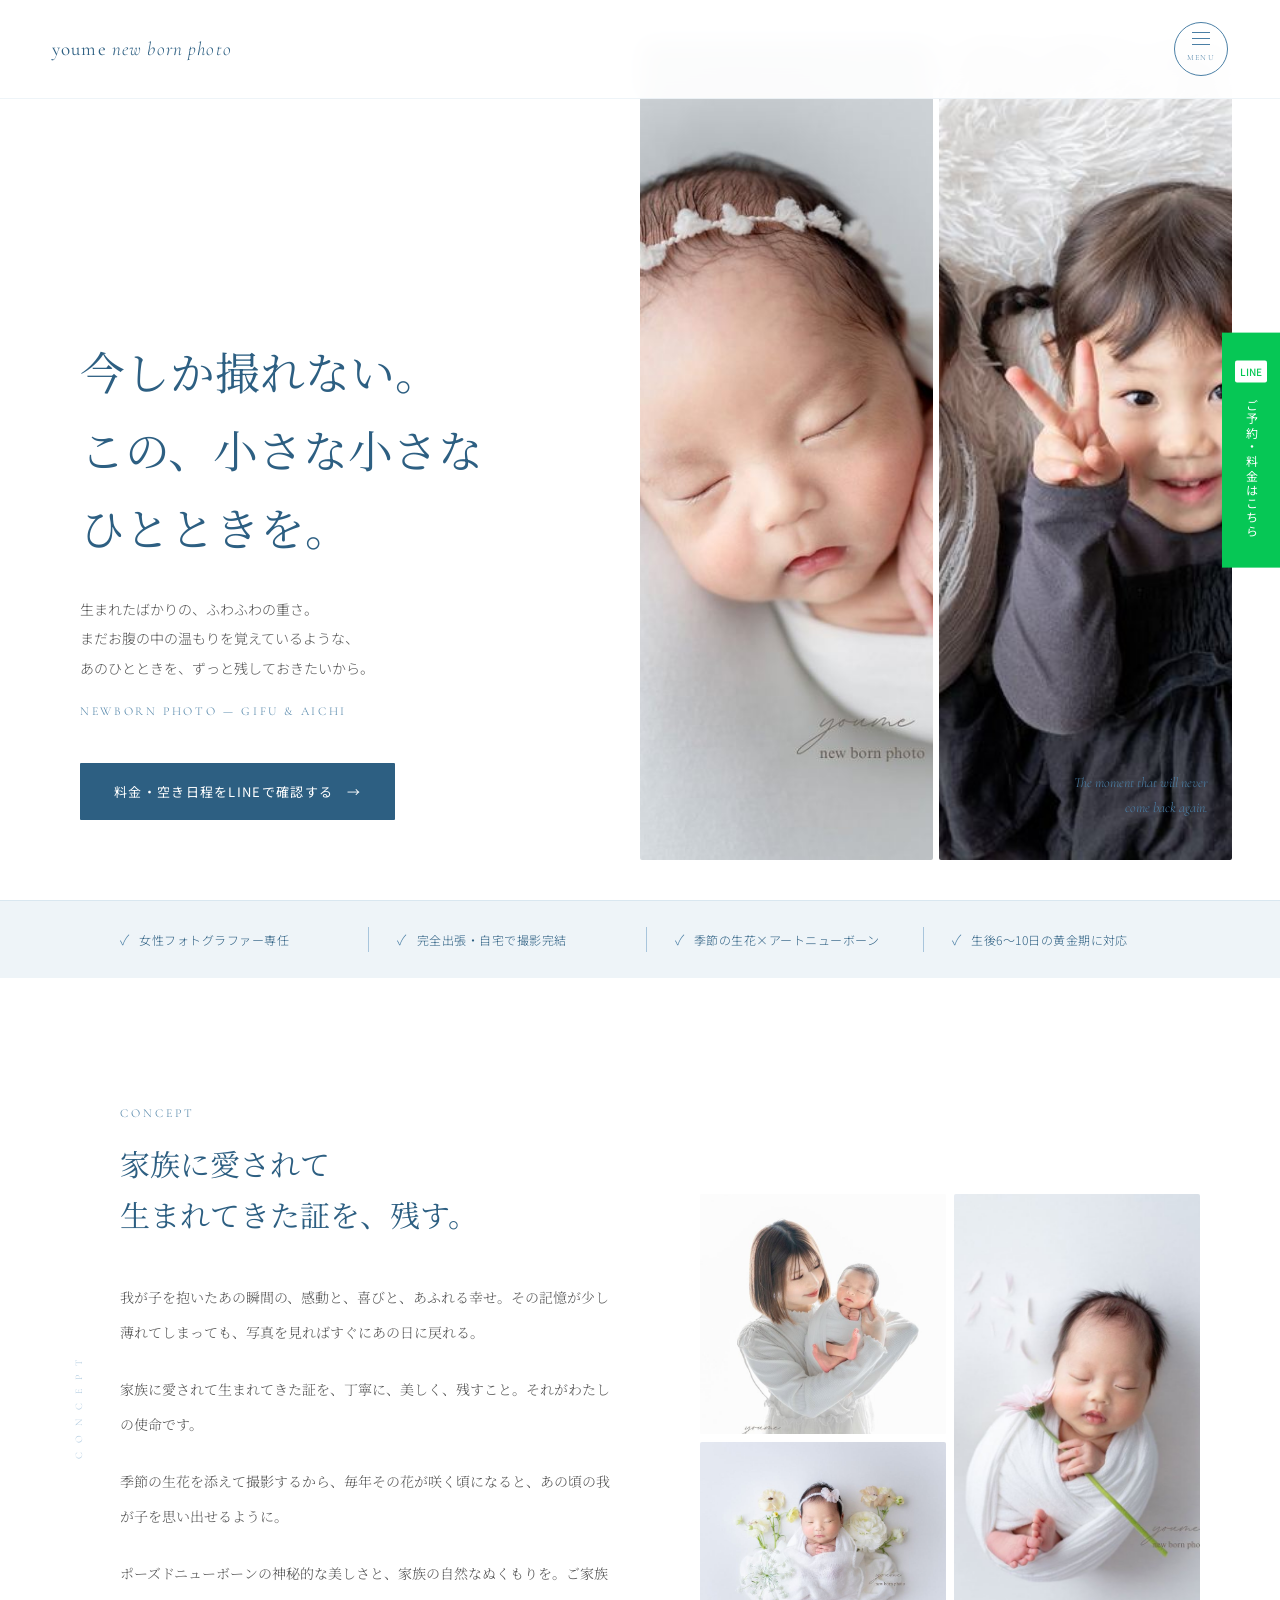
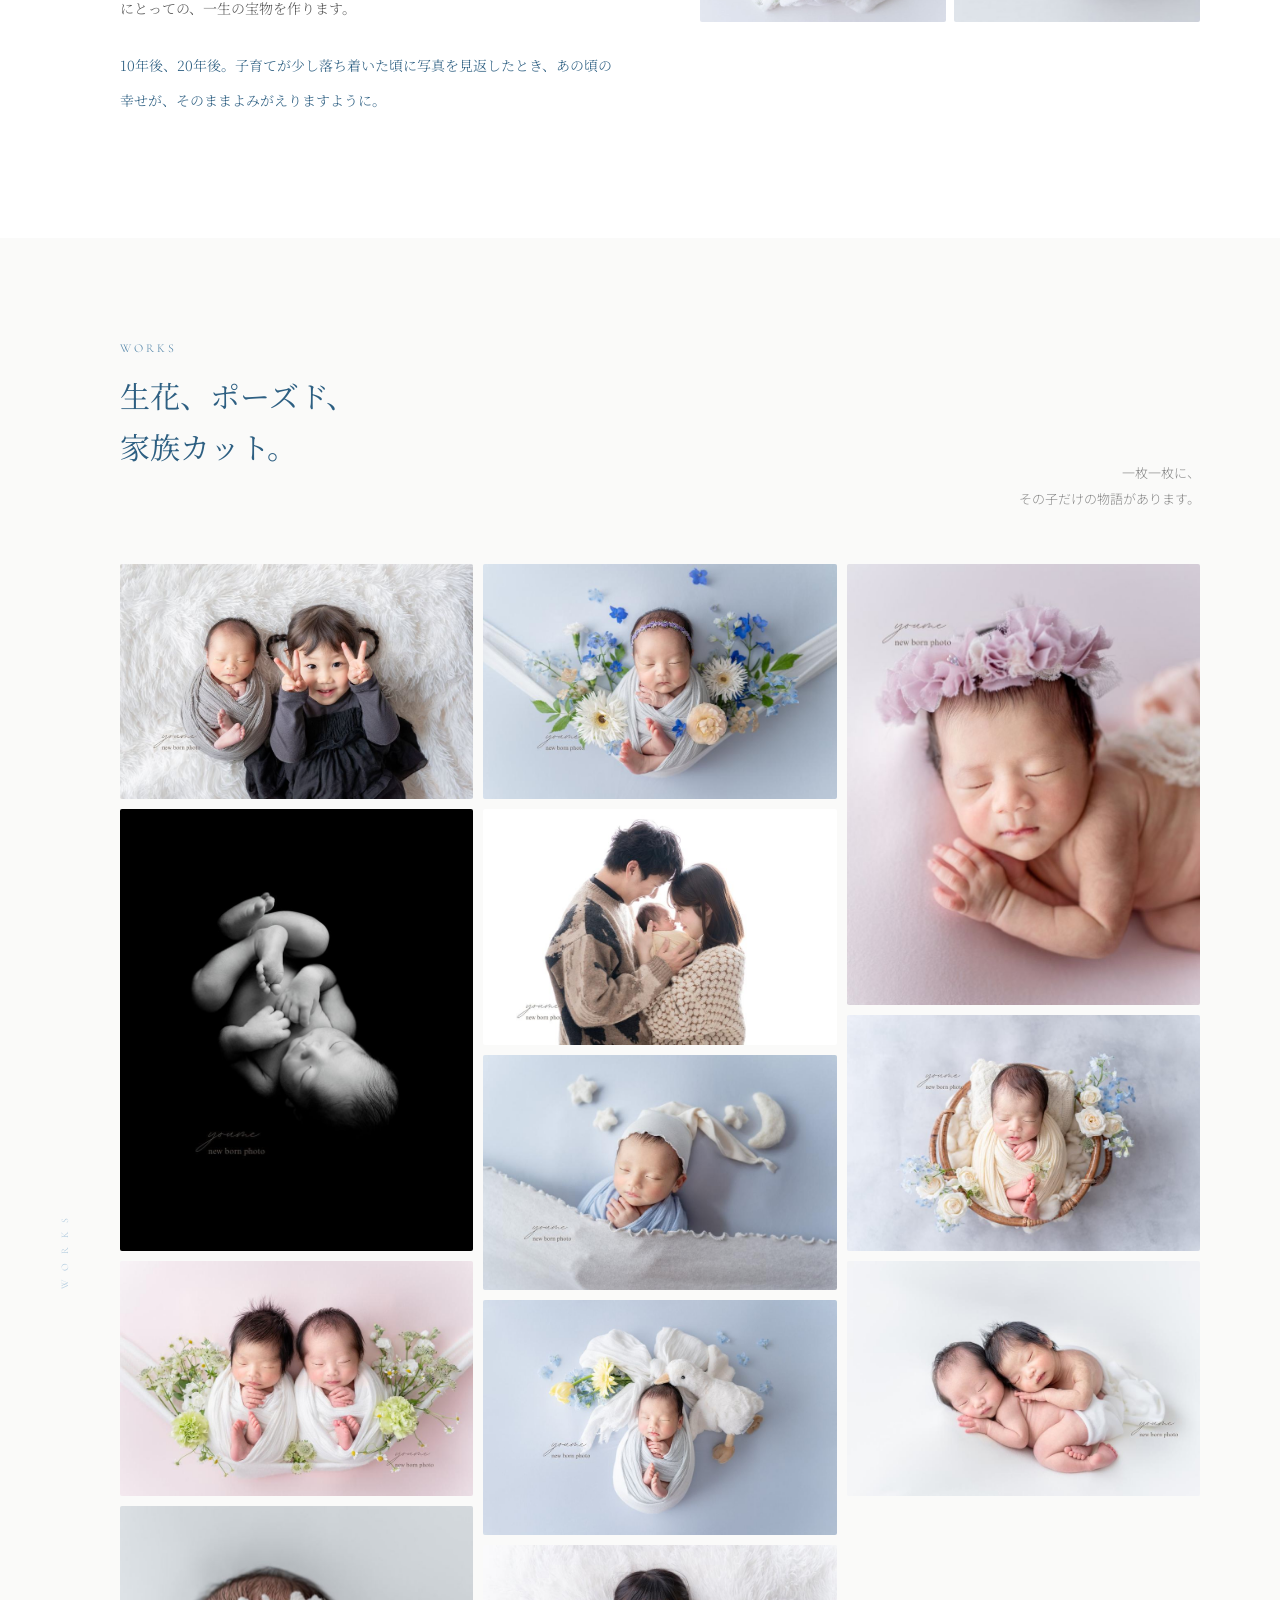
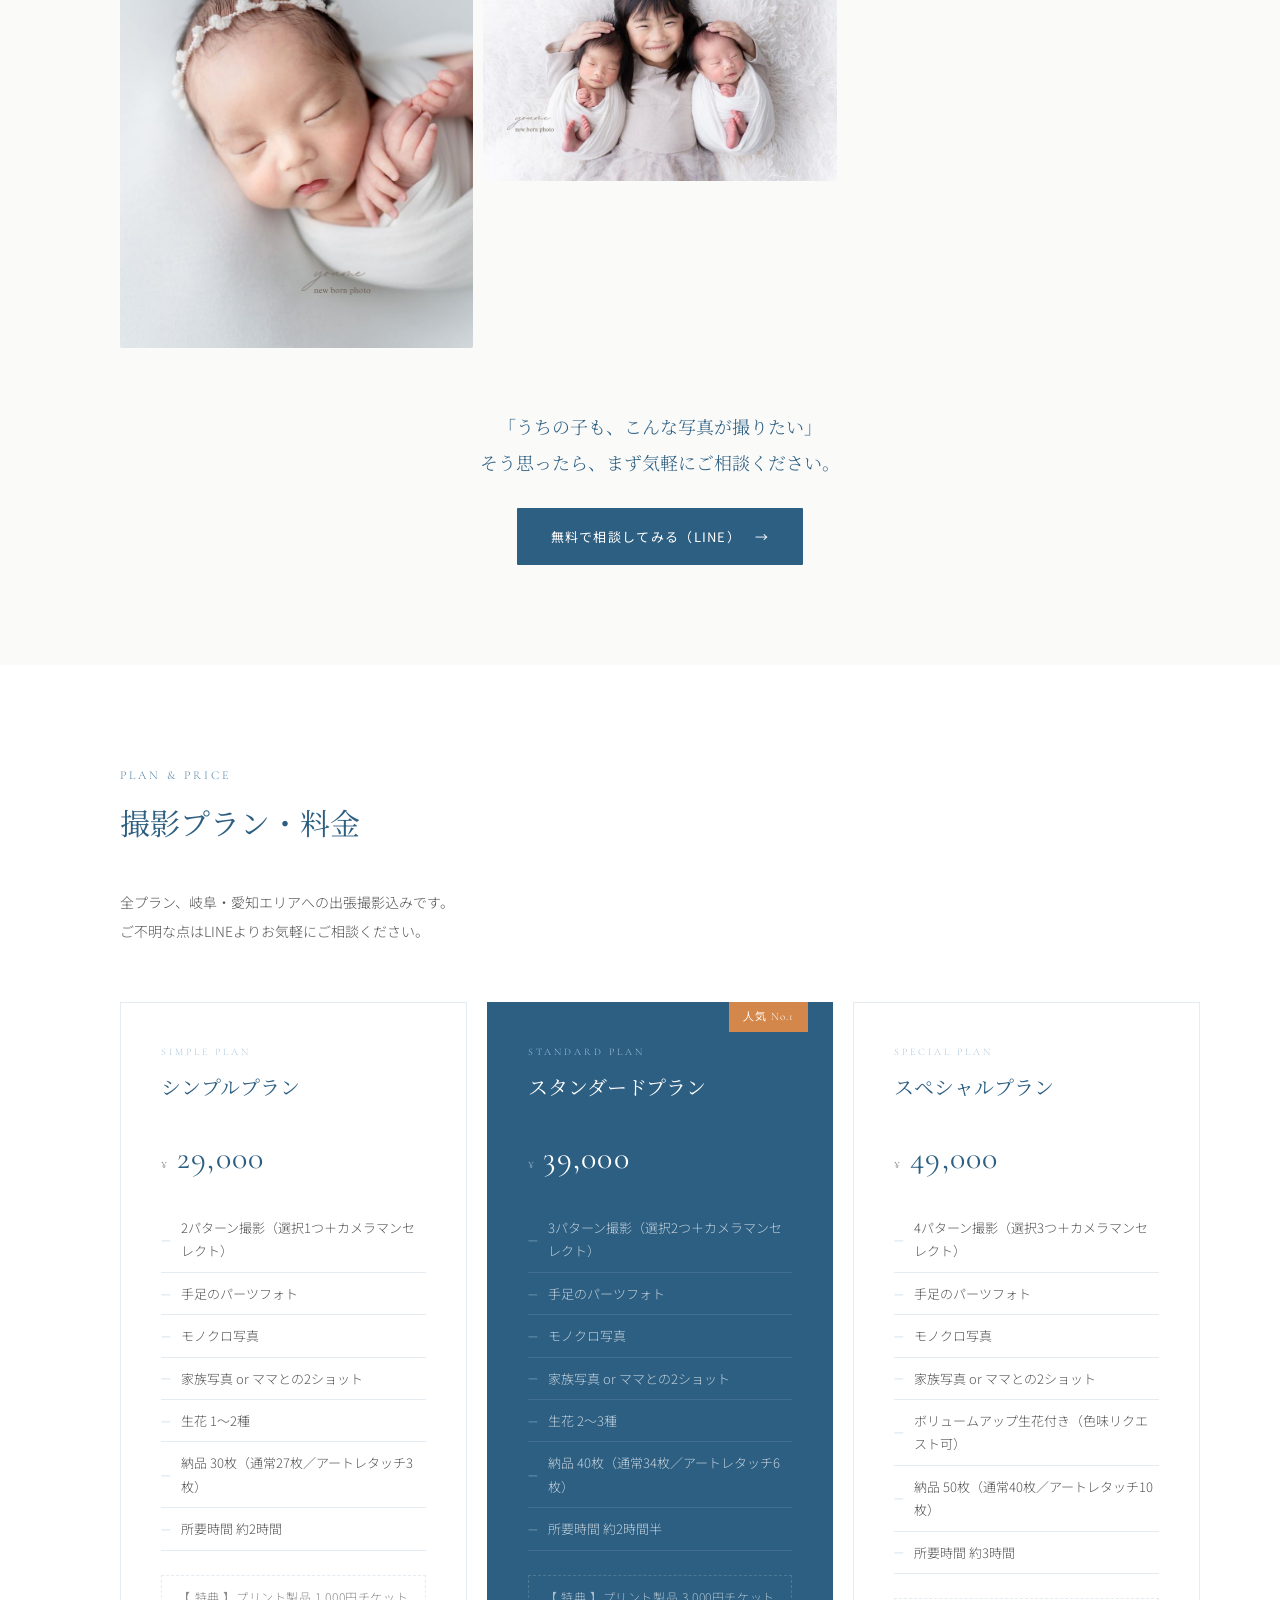
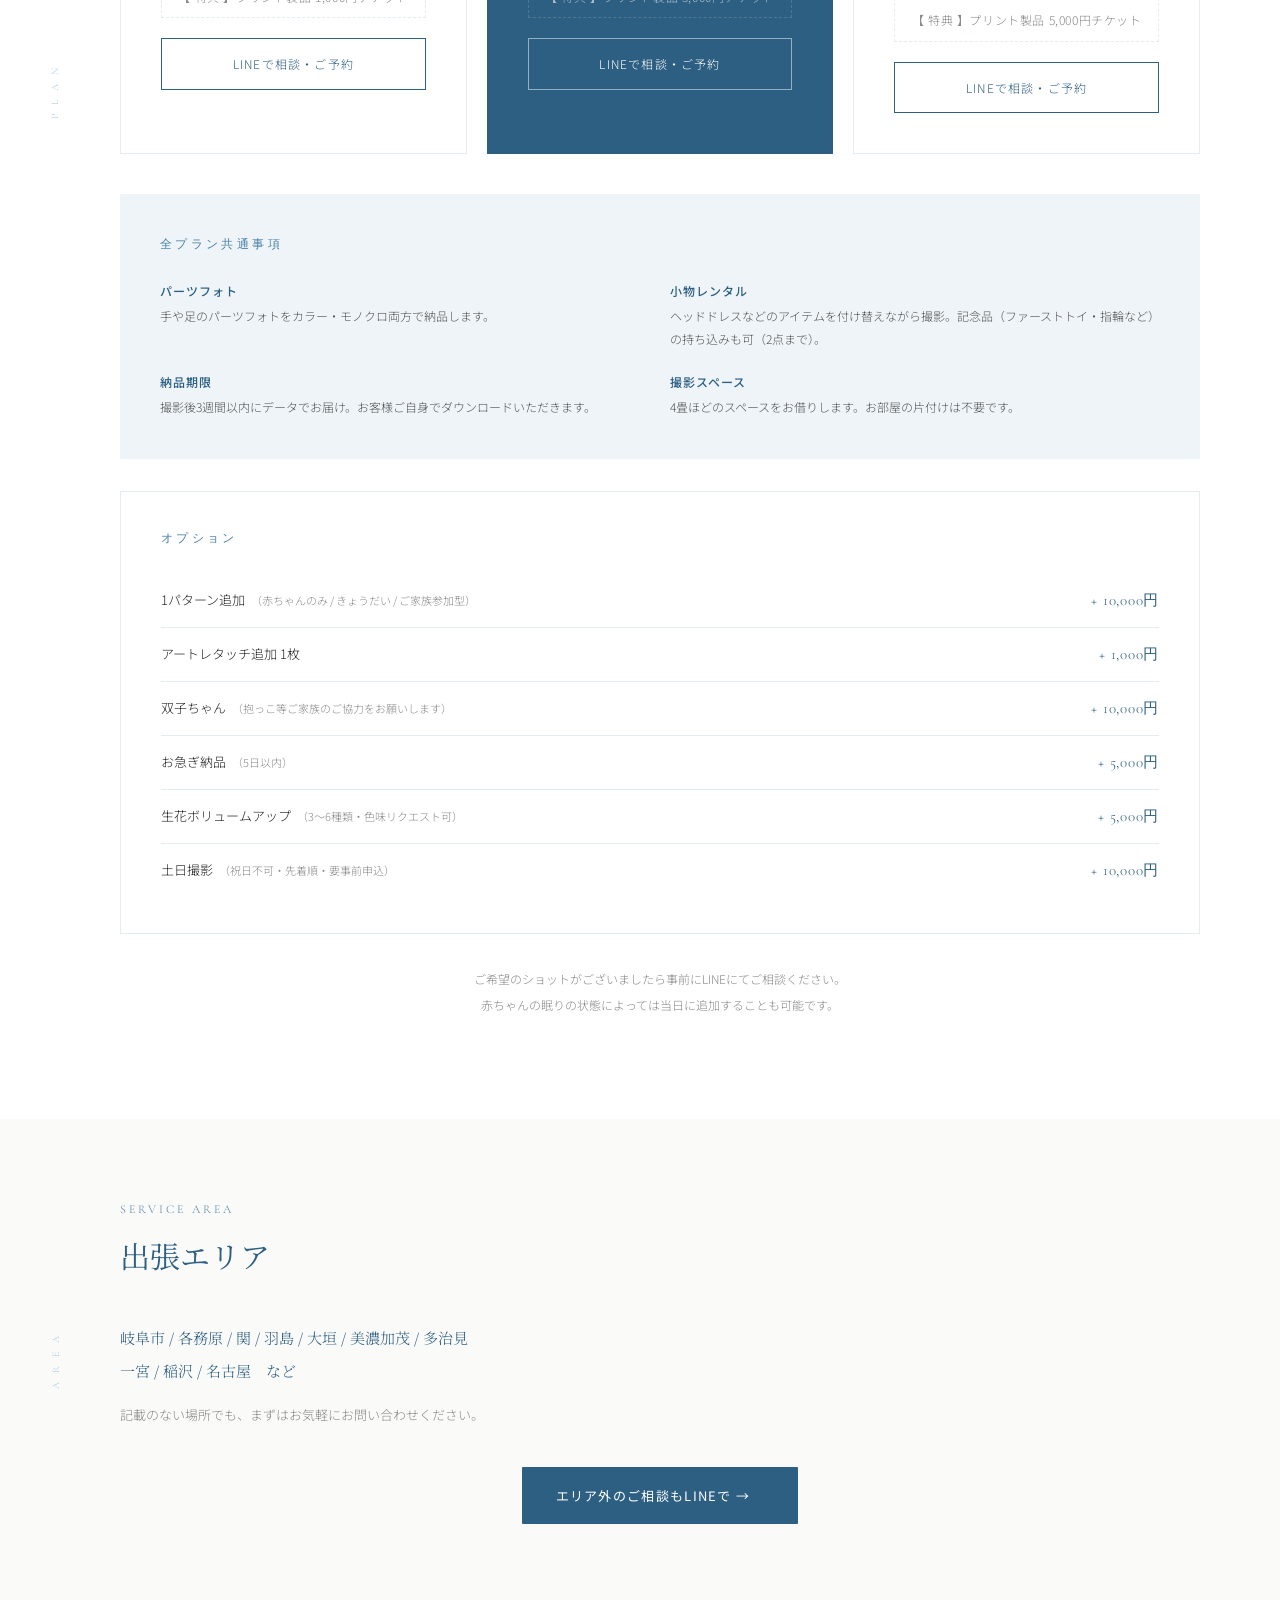
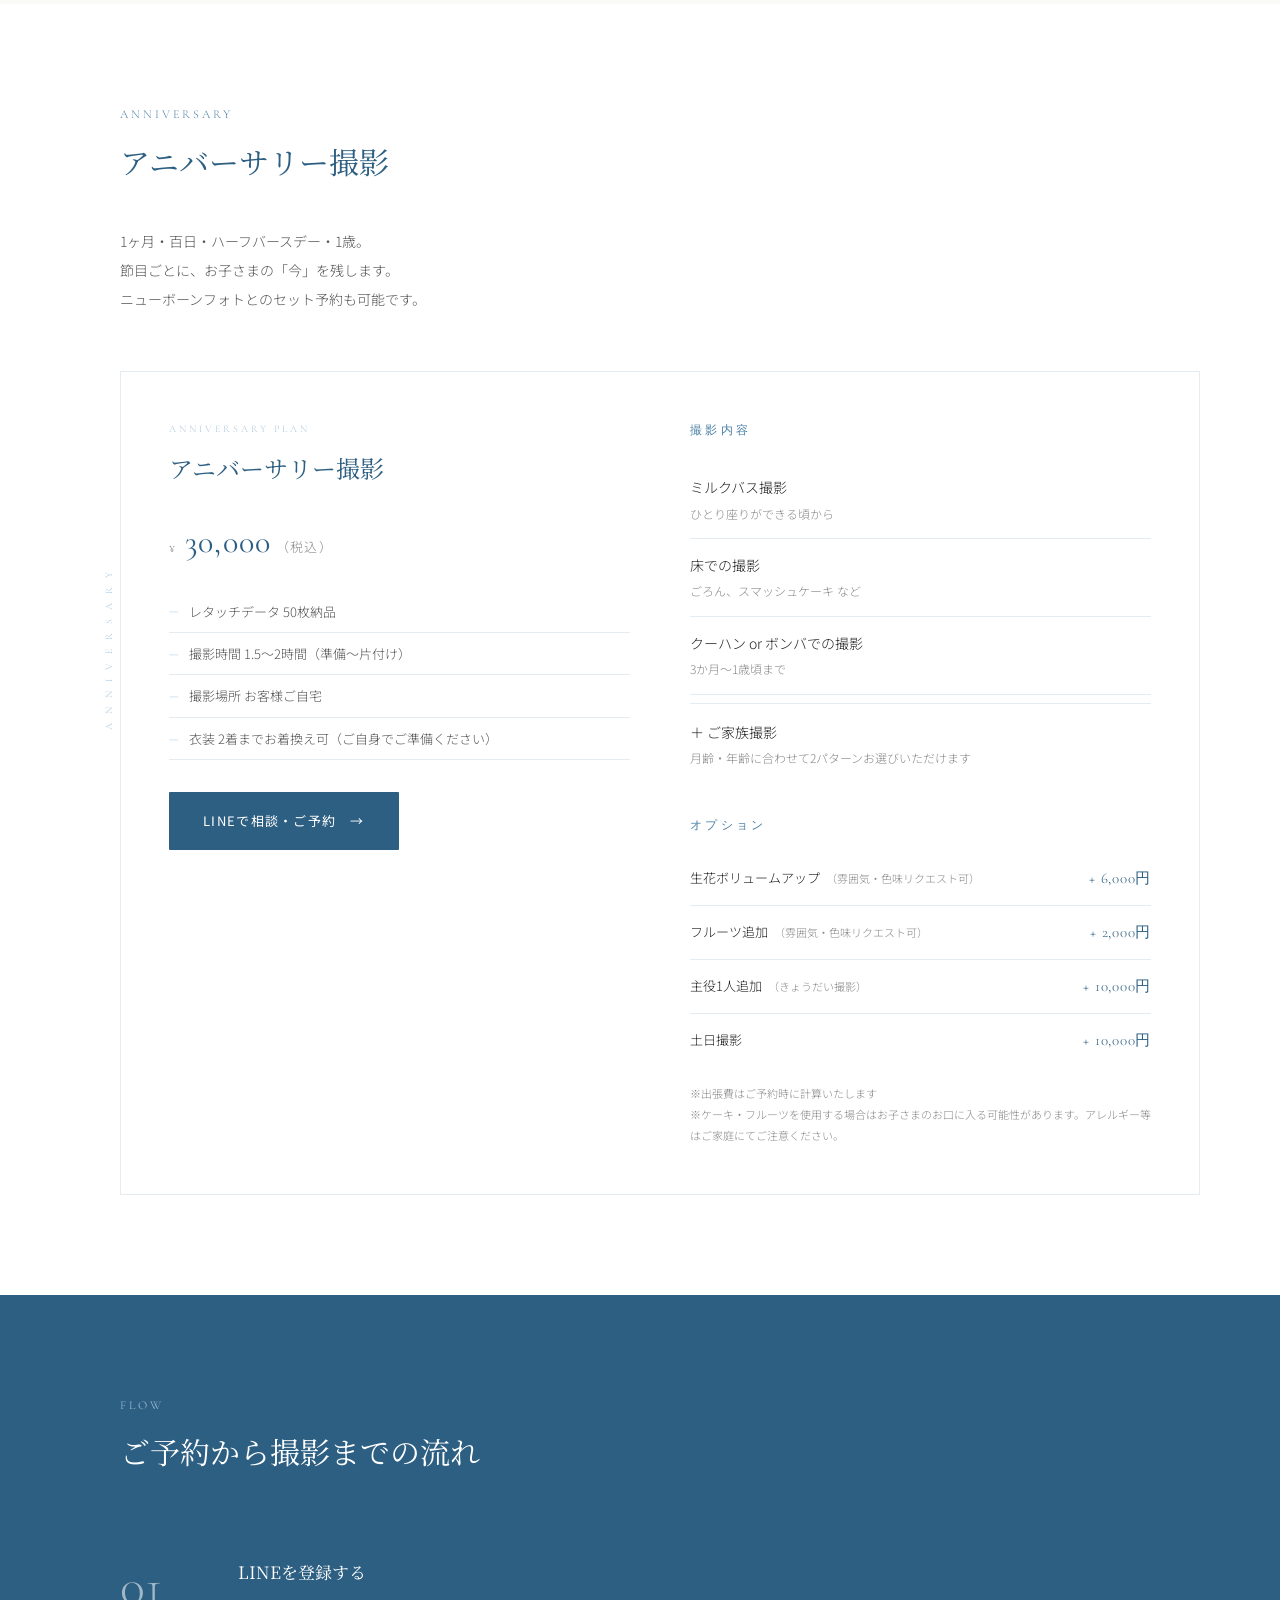
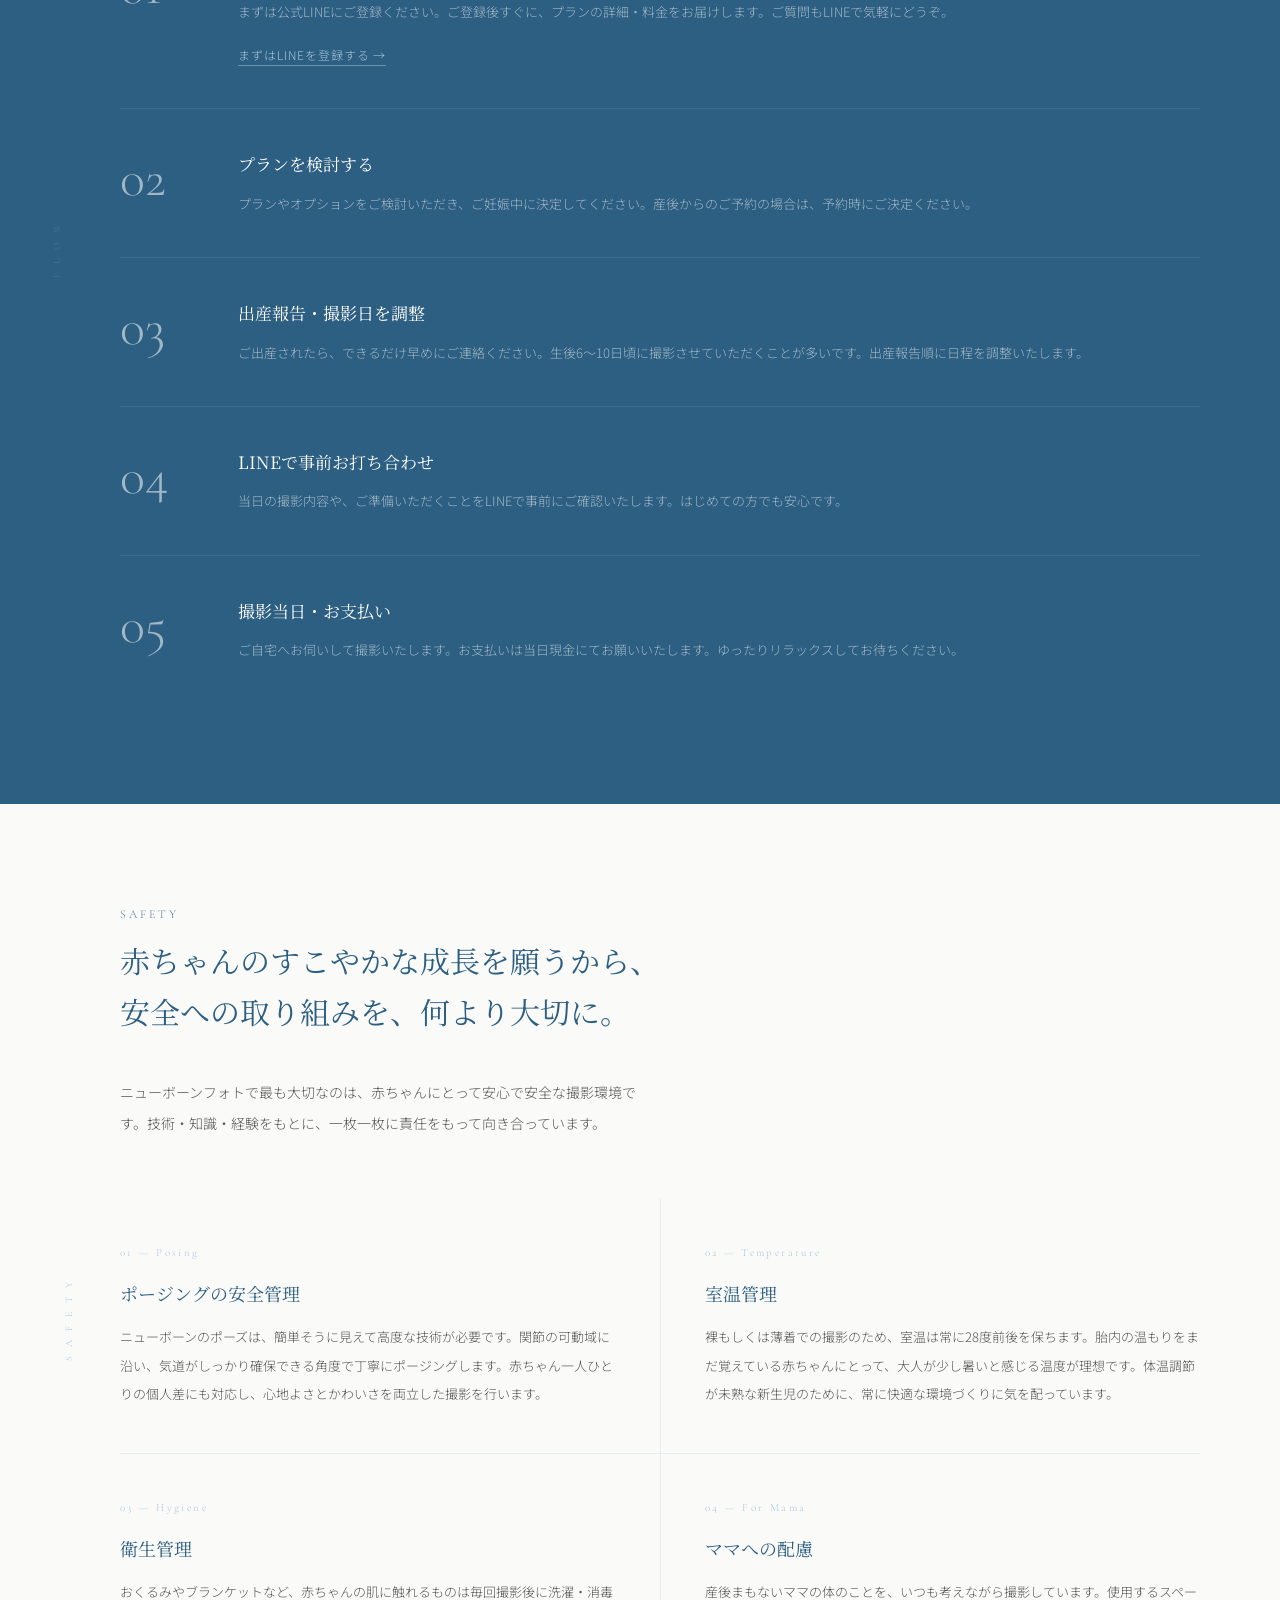
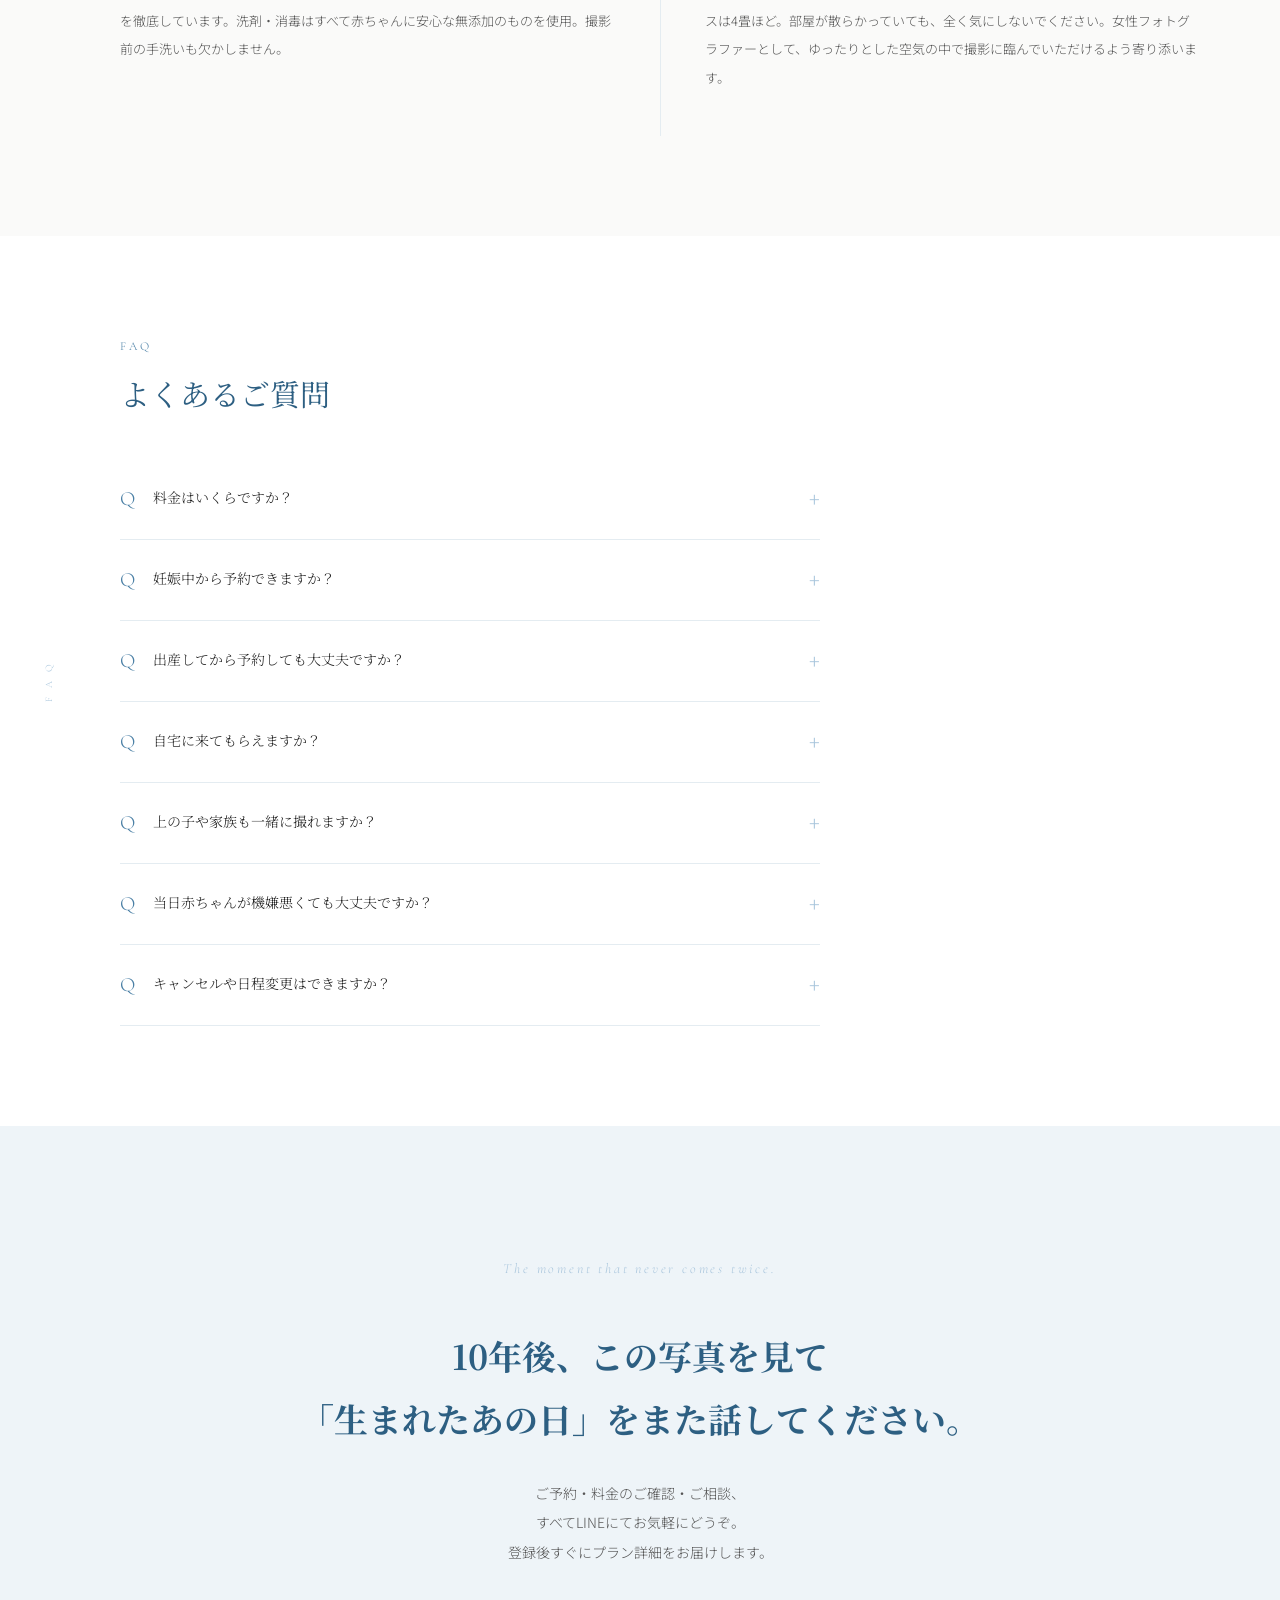
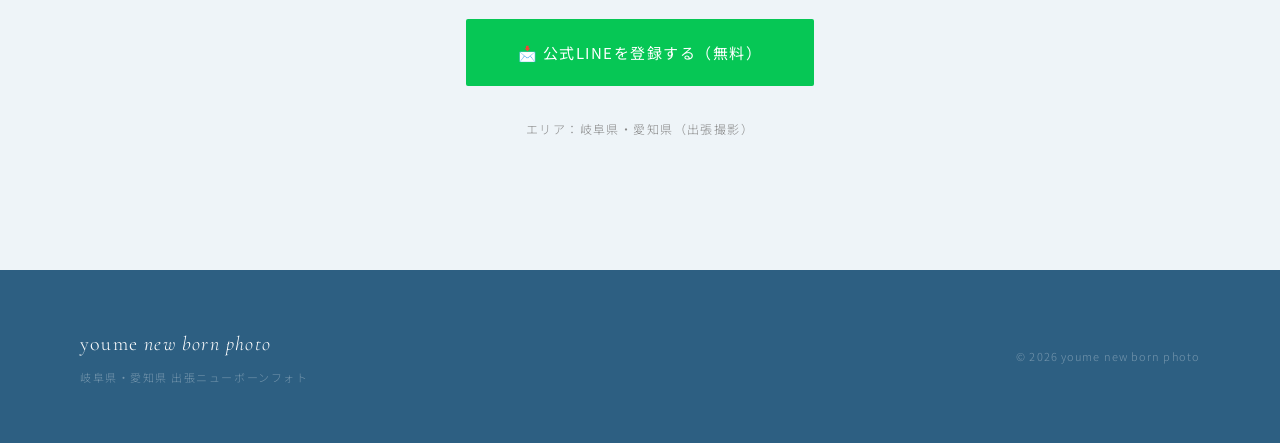
==== commit 296eb40b: "Update index.html" ====
--- a/youme/index.html
+++ b/youme/index.html
@@ -231,19 +231,19 @@
     .hero-grid {
       position: absolute;
       right: 0; top: 0; bottom: 0;
-      width: 52%;
+      width: 50%;
       display: grid;
-      grid-template-columns: 1fr 1fr 1fr;
-      grid-template-rows: 1fr 1fr 1fr;
+      grid-template-columns: 1fr 1fr;
+      grid-template-rows: 1fr;
       gap: 6px;
-      padding: 80px 72px 80px 0;
+      padding: 40px 48px 40px 0;
     }
     .hg { border-radius: 2px; overflow: hidden; }
-    .hg:nth-child(1) { grid-row: 1 / 3; }
+    .hg:nth-child(1) { grid-row: 1 / 2; }
     .hg:nth-child(2) { grid-row: 1 / 2; }
-    .hg:nth-child(3) { grid-row: 2 / 4; }
-    .hg:nth-child(4) { grid-row: 2 / 3; }
-    .hg:nth-child(5) { grid-row: 3 / 4; grid-column: 1 / 3; }
+    .hg:nth-child(3) { display: none; }
+    .hg:nth-child(4) { display: none; }
+    .hg:nth-child(5) { display: none; }
     /* photo placeholder */
     .ph {
       width: 100%; height: 100%;
@@ -524,7 +524,7 @@
       font-family: 'Cormorant Garamond', serif;
       font-size: 52px;
       font-weight: 300;
-      color: rgba(255,255,255,0.15);
+      color: rgba(255,255,255,0.55);
       line-height: 1;
       padding-top: 4px;
     }
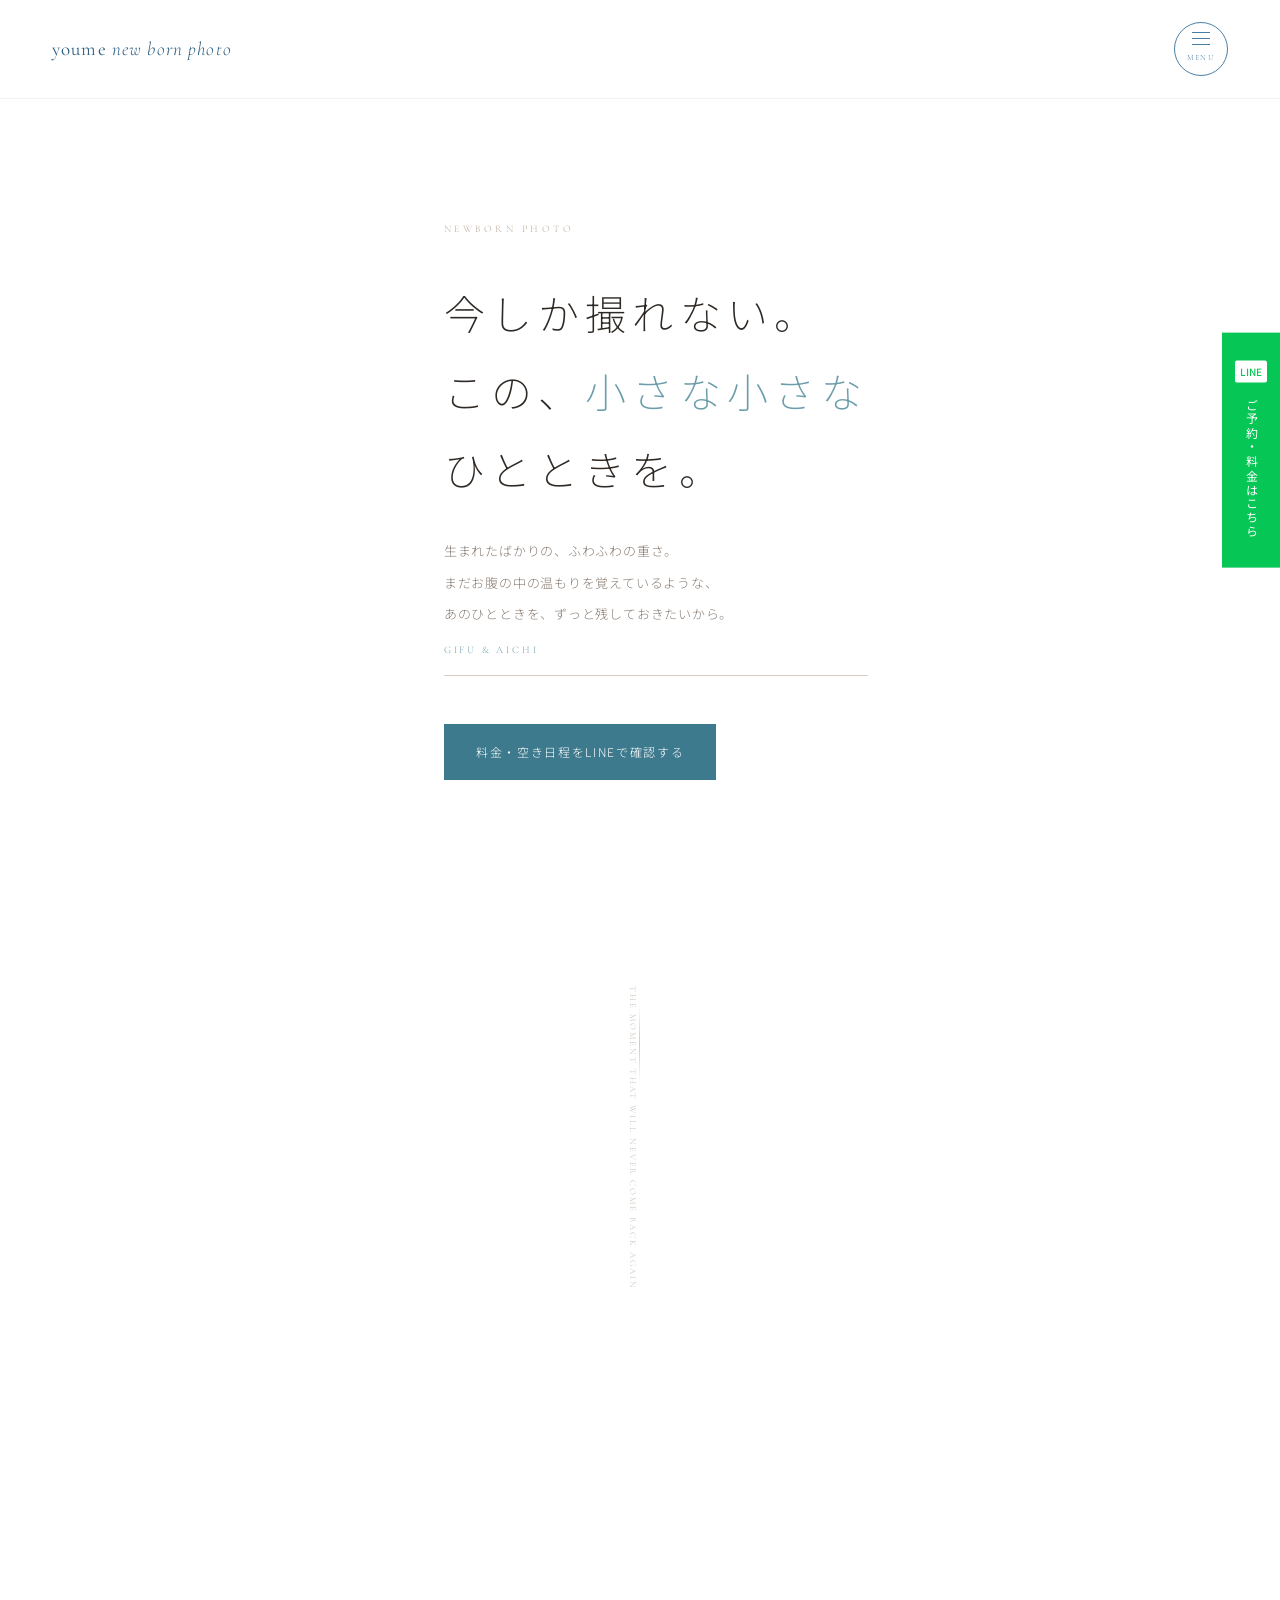
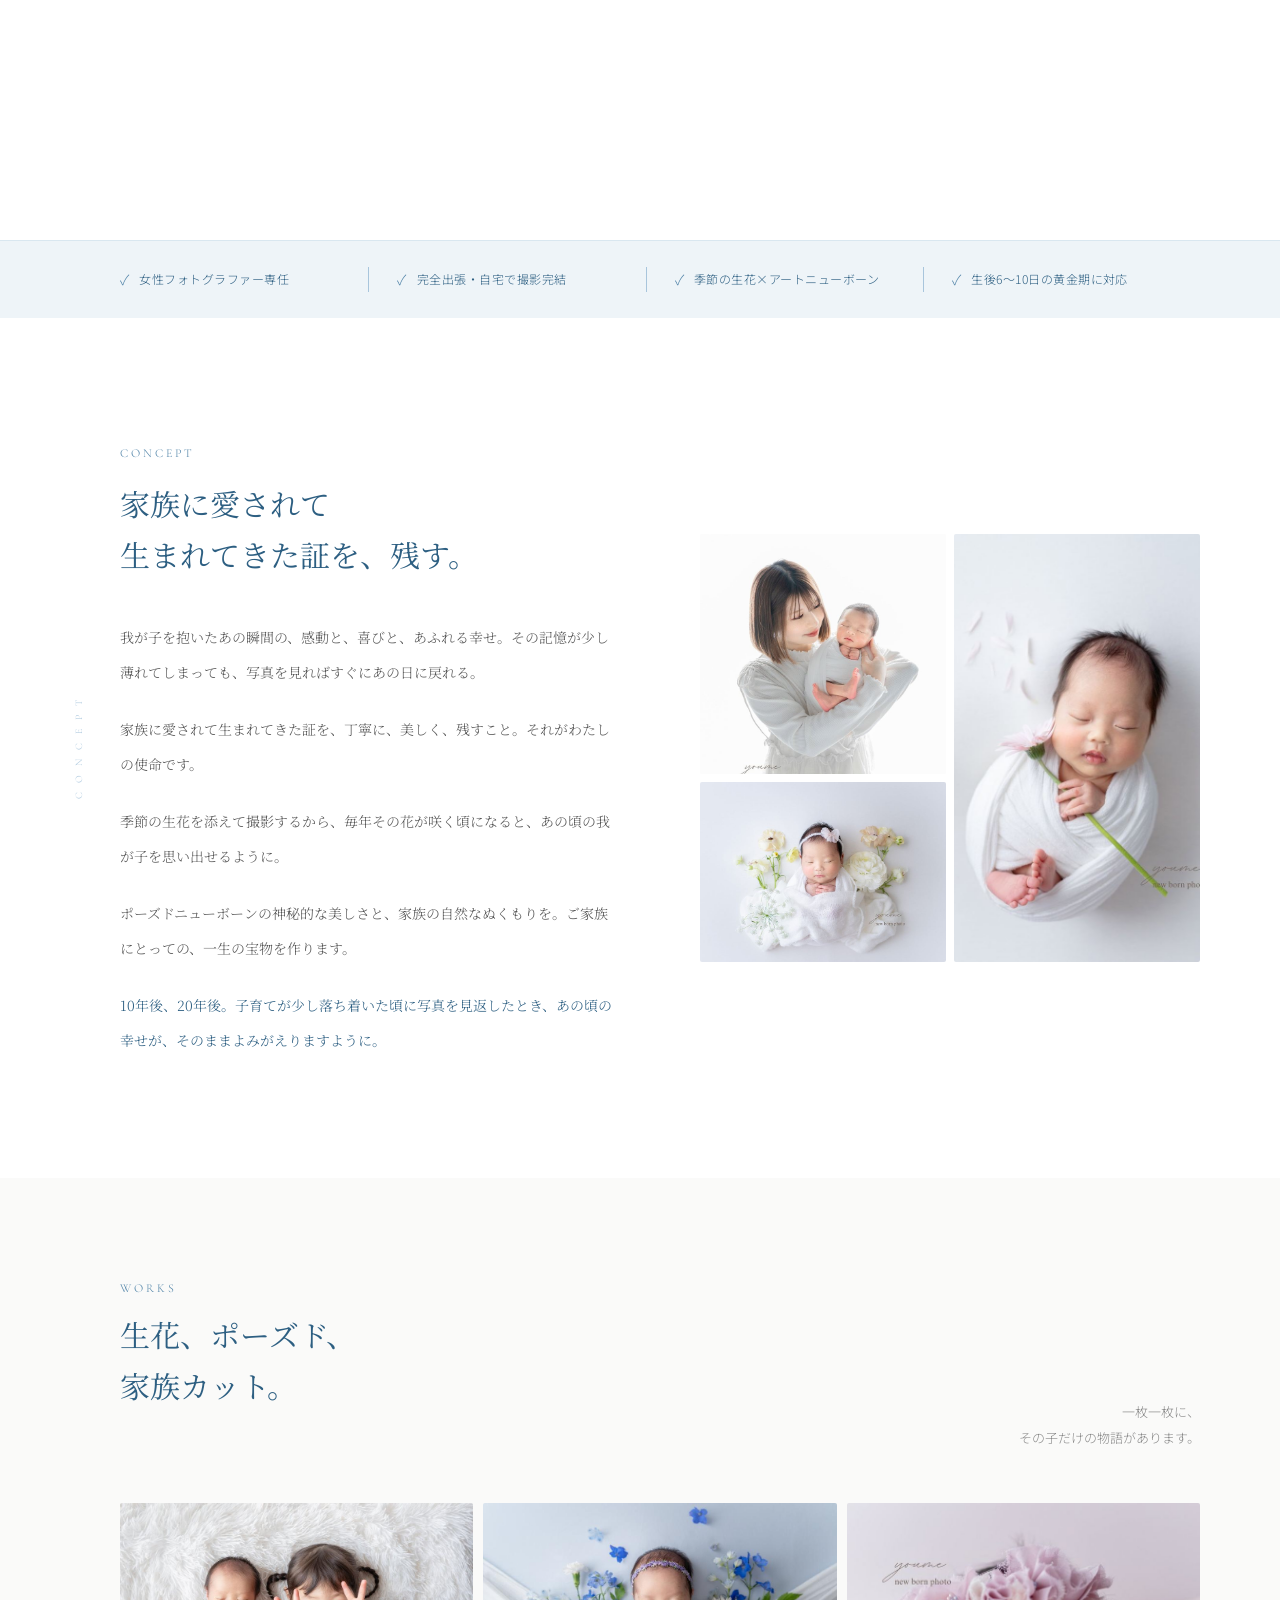
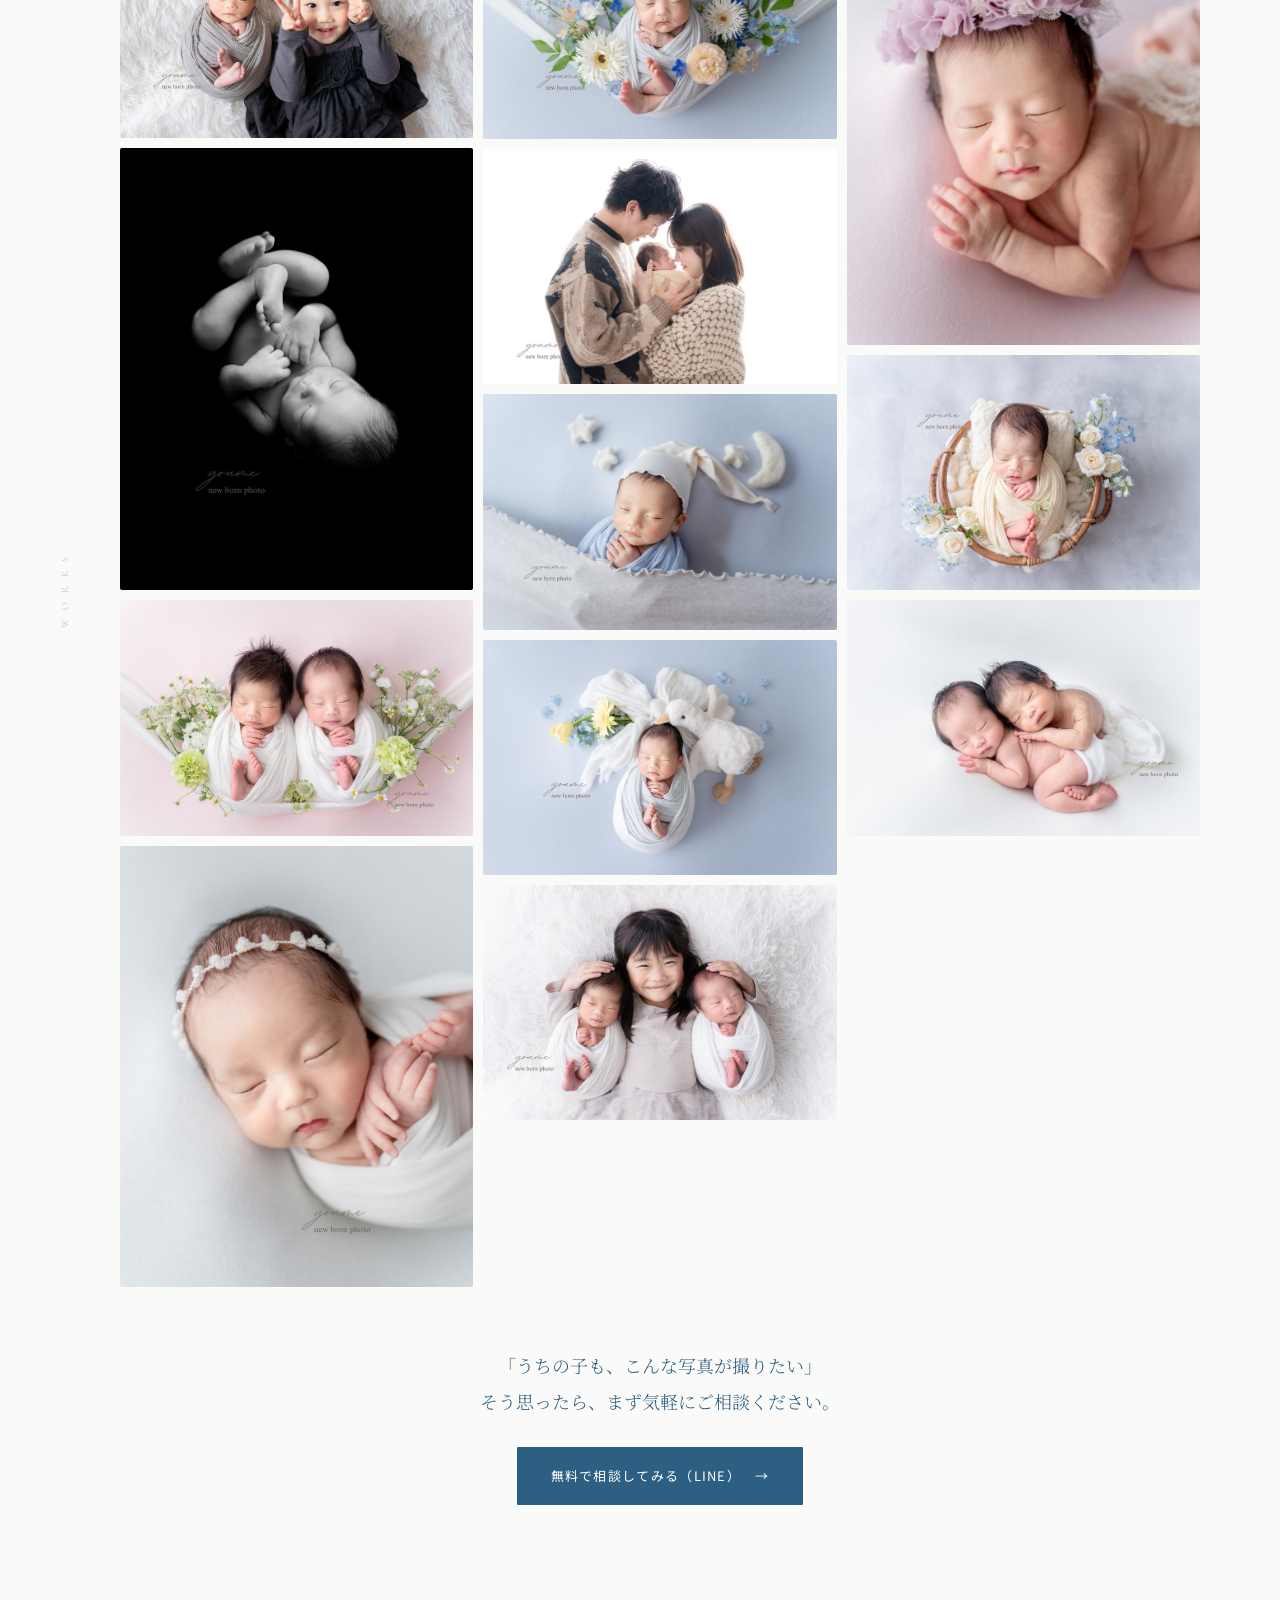
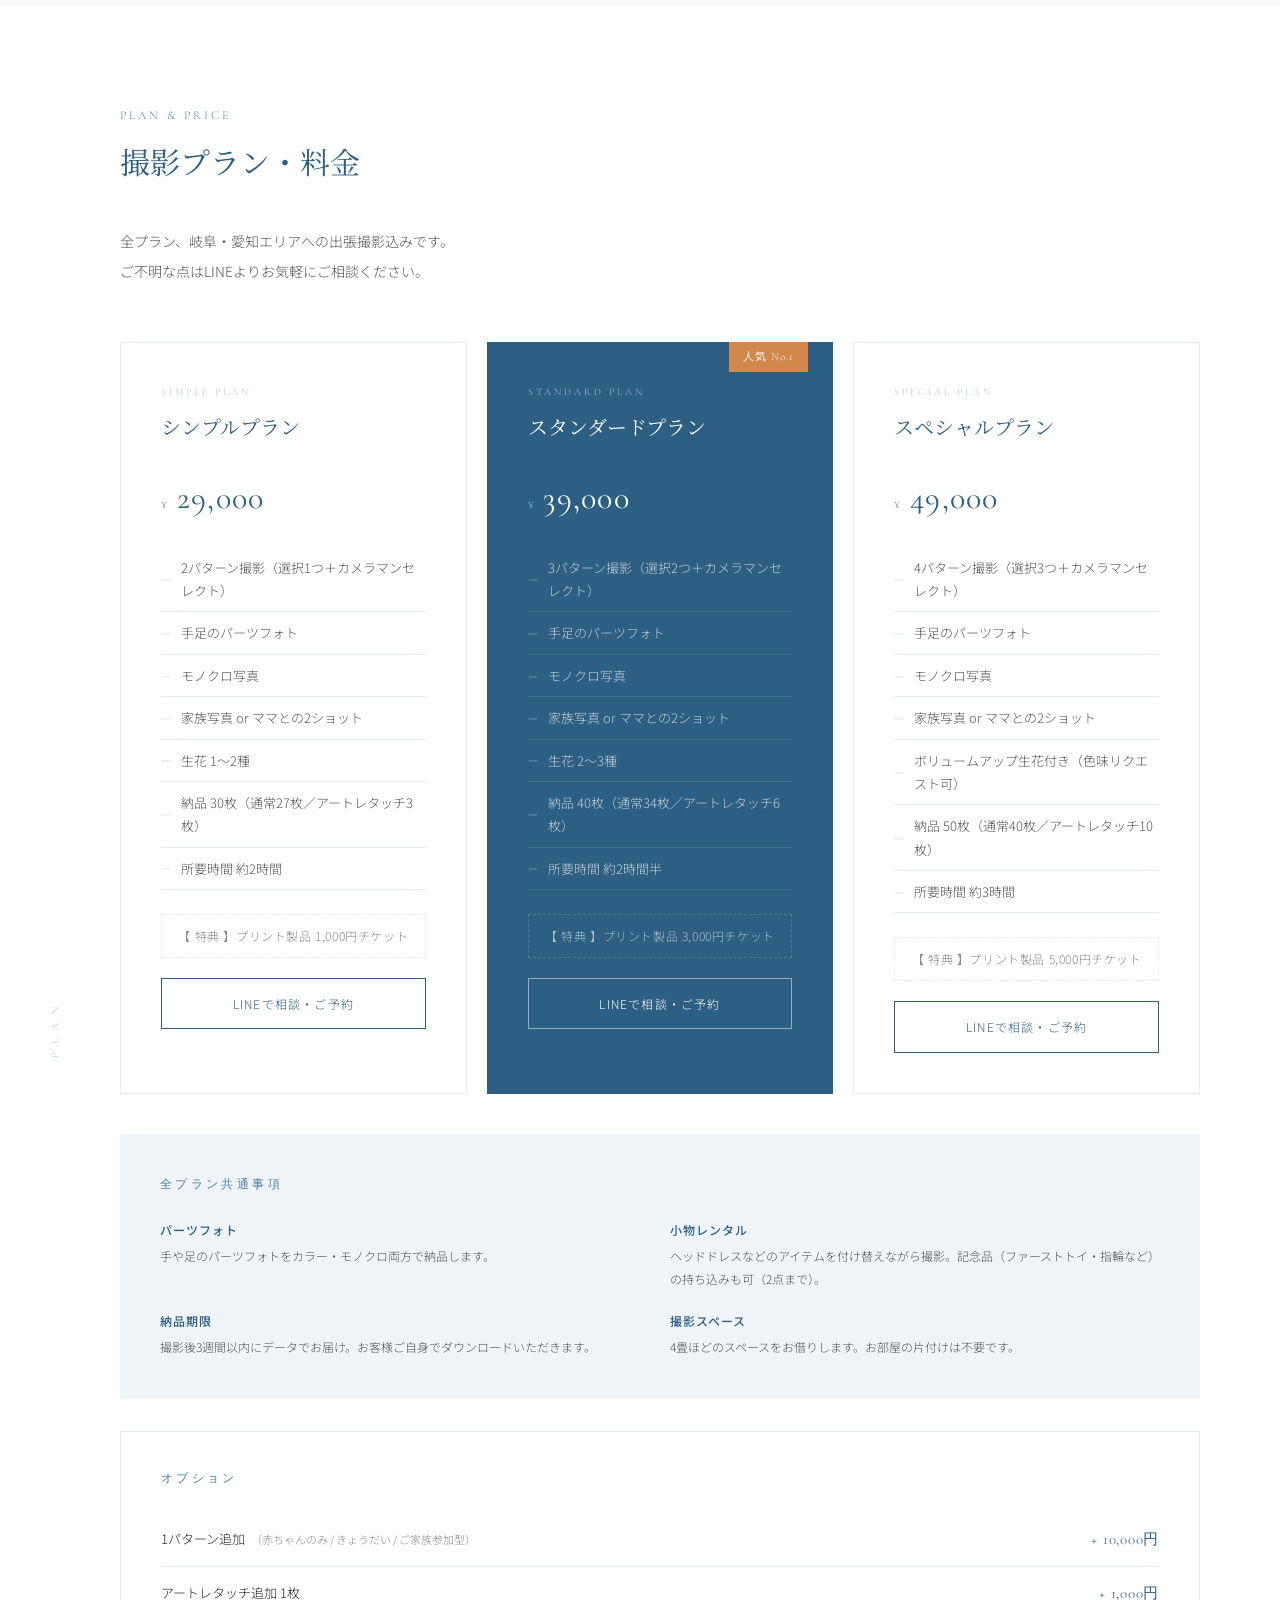
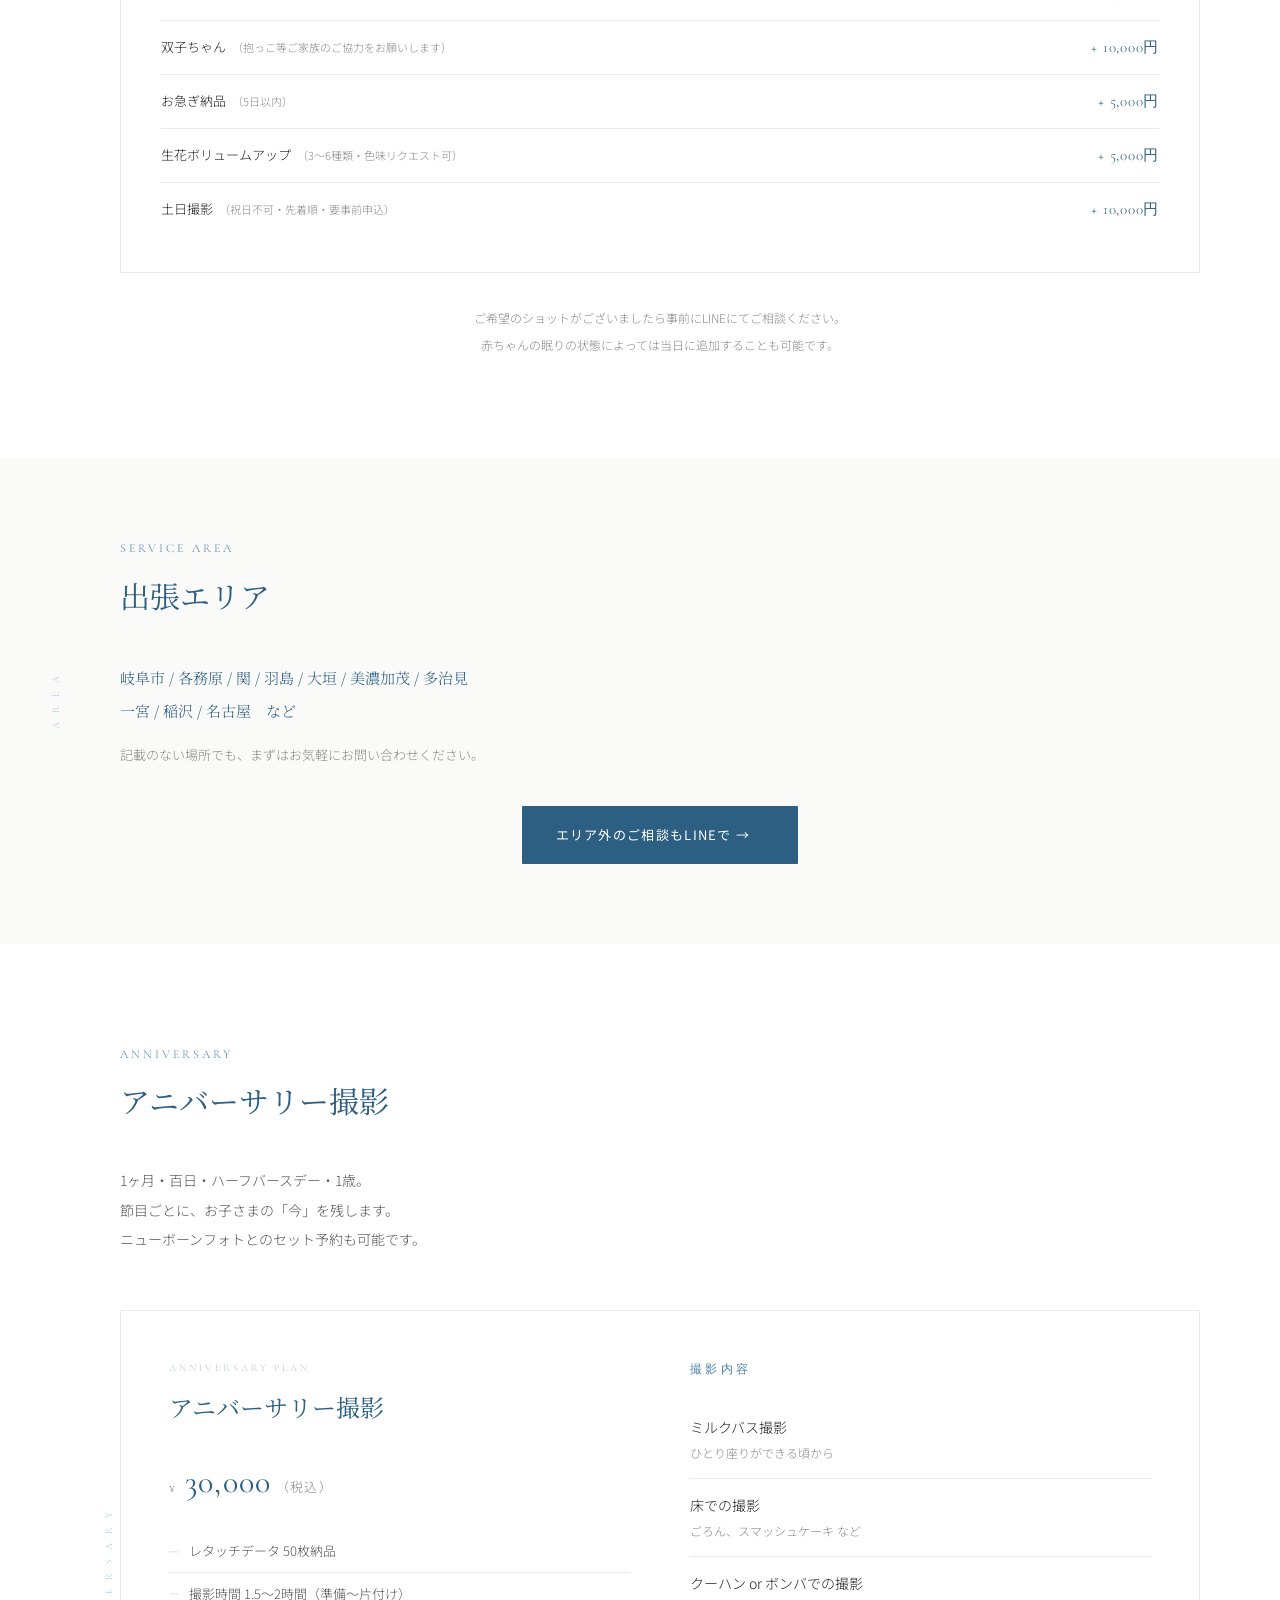
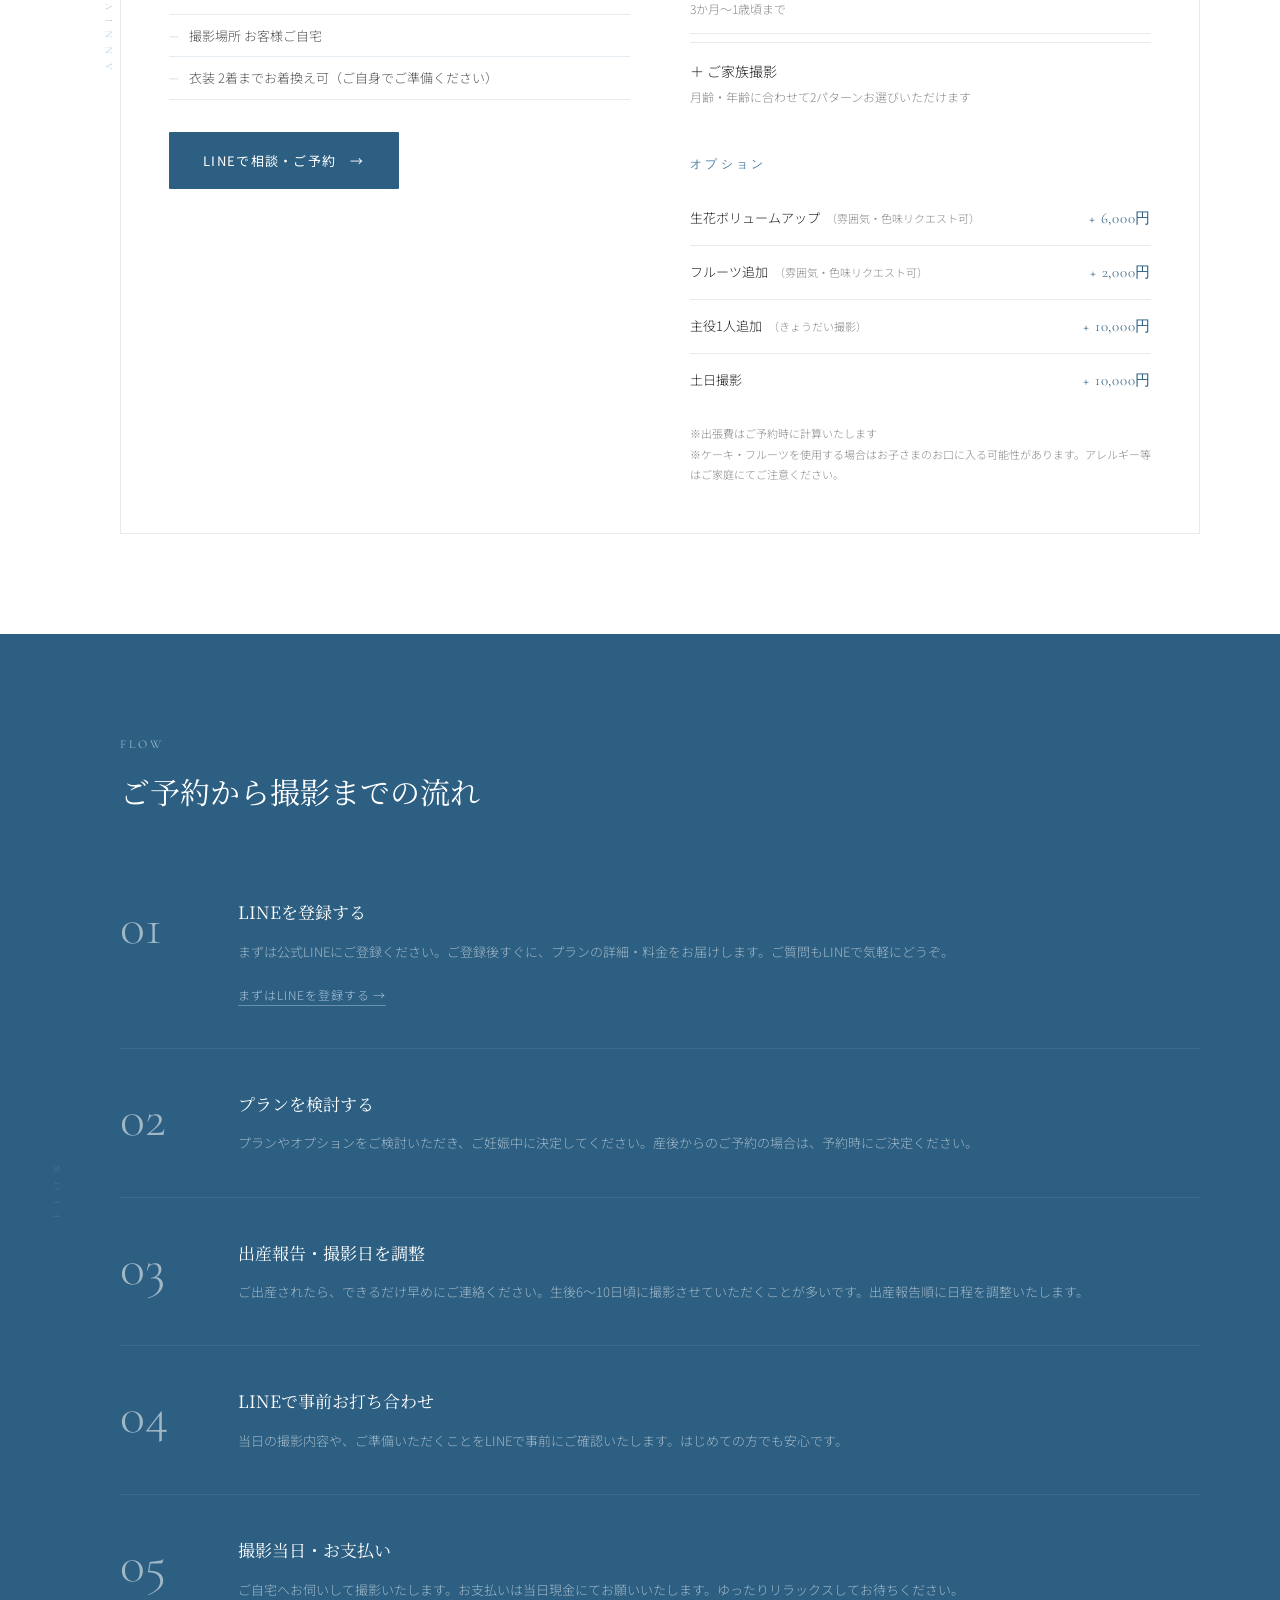
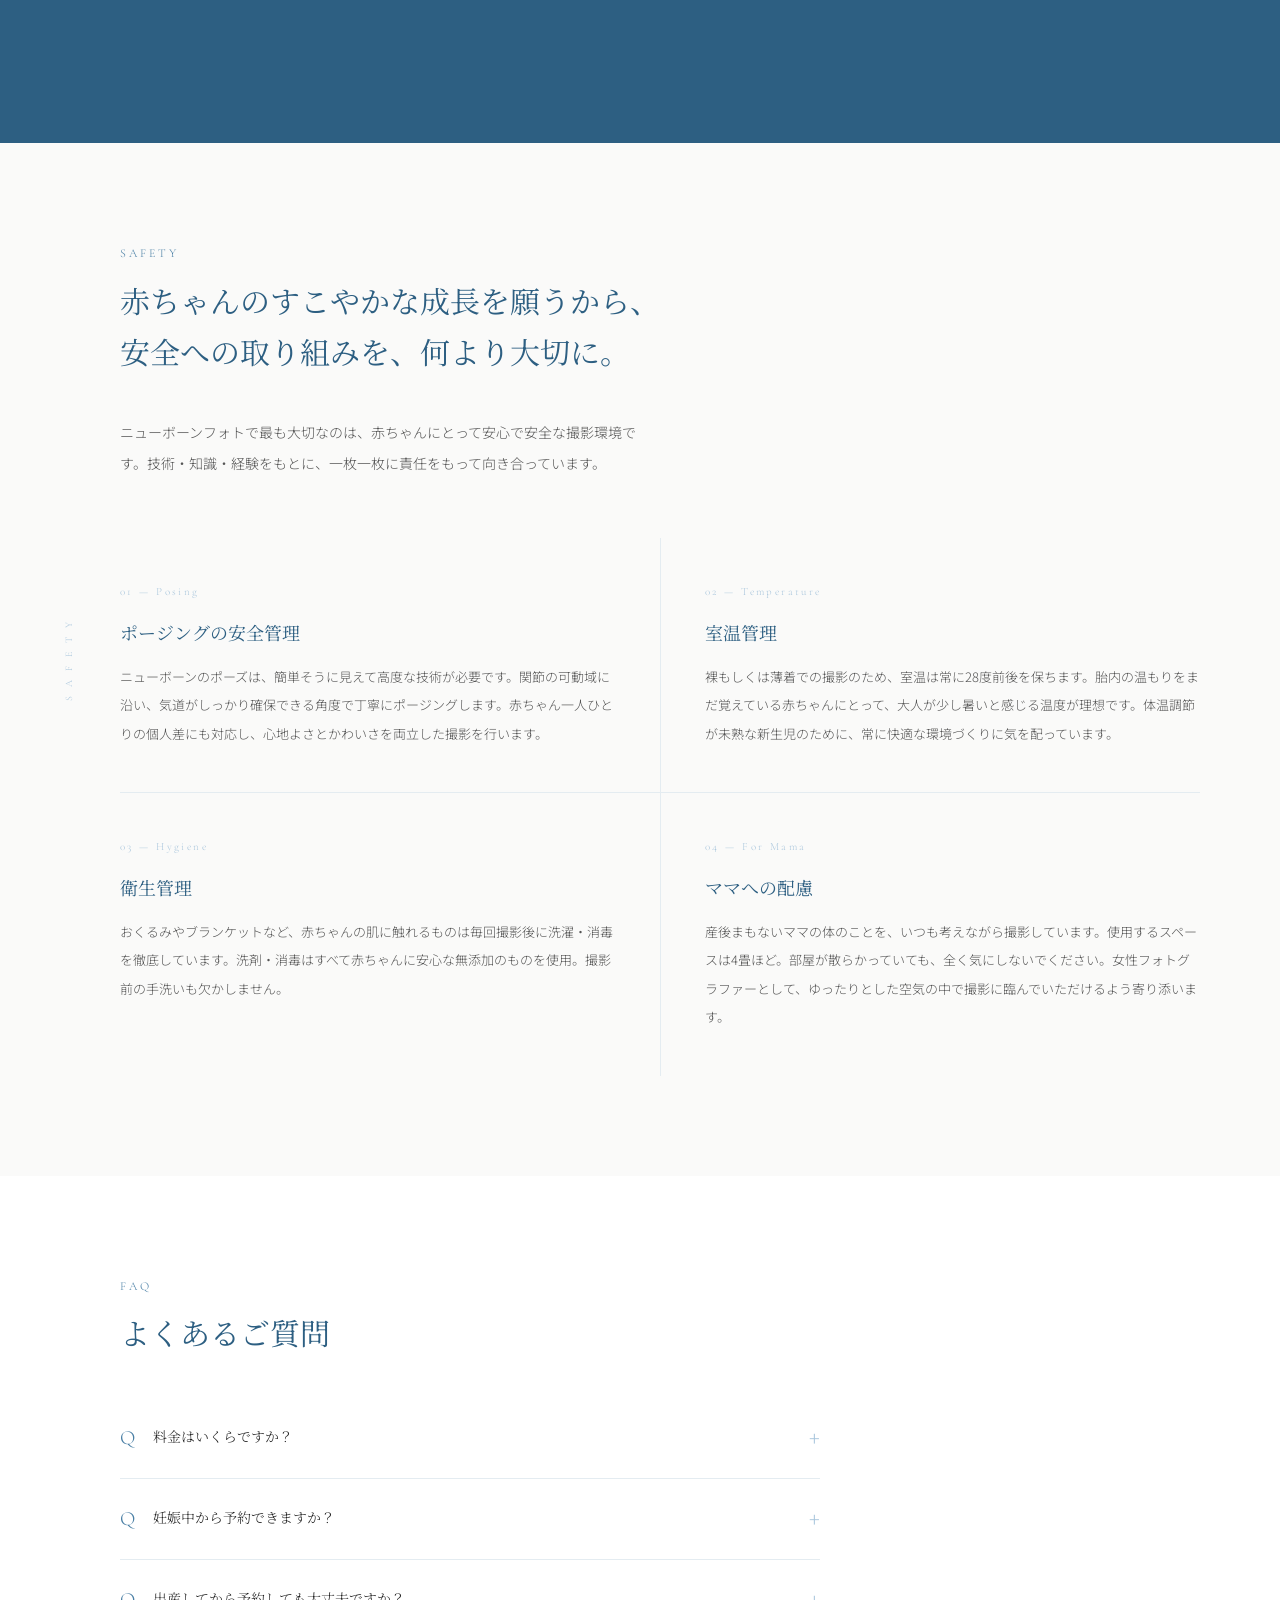
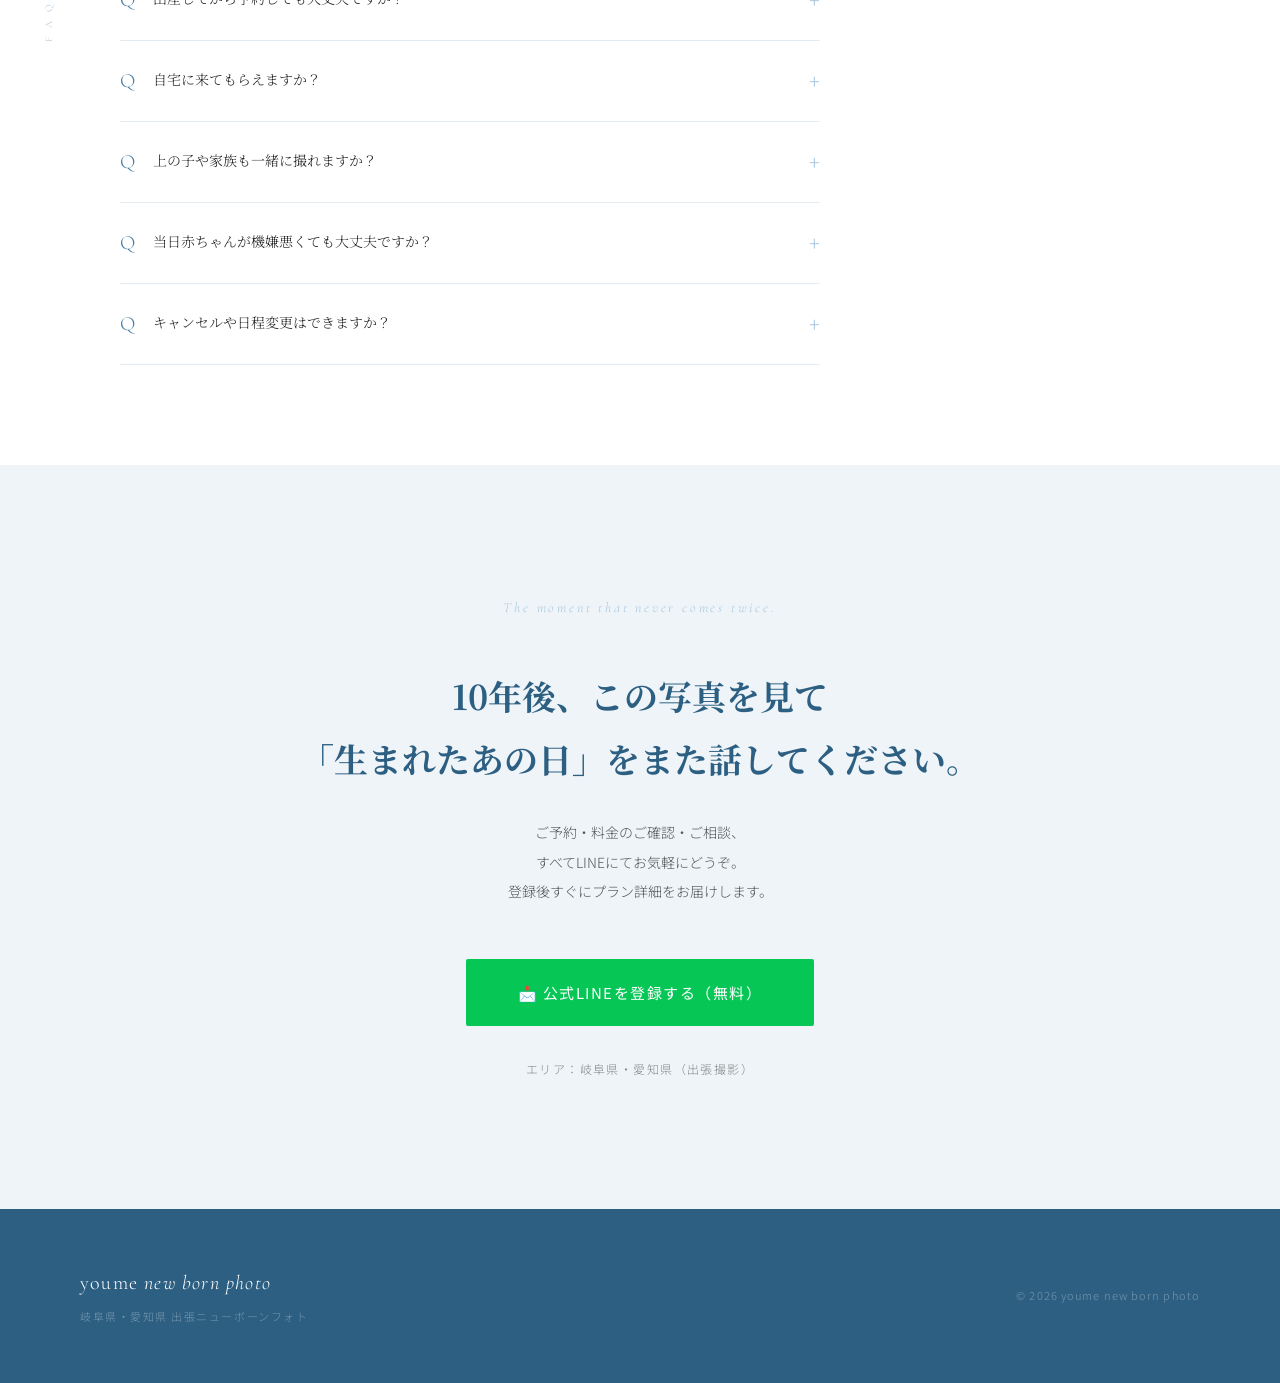
==== commit 577afa3b: "feat: ヒーローをコラージュレイアウトに変更" ====
--- a/youme/index.html
+++ b/youme/index.html
@@ -8,1025 +8,7 @@
   <link rel="preconnect" href="https://fonts.gstatic.com" crossorigin>
   <link href="https://fonts.googleapis.com/css2?family=Cormorant+Garamond:ital,wght@0,300;0,400;0,500;1,300;1,400&family=Noto+Sans+JP:wght@300;400;500&family=Noto+Serif+JP:wght@300;400;500&display=swap" rel="stylesheet">
 
-  <style>
-    /* ===== VARIABLES ===== */
-    :root {
-      --blue:       #4A7FA5;
-      --blue-dark:  #2D5F82;
-      --blue-mid:   #A8C5DC;
-      --blue-pale:  #EEF4F8;
-      --amber:      #D4874A;
-      --bg:         #FFFFFF;
-      --bg-off:     #FAFAF9;
-      --text:       #222222;
-      --text-mid:   #555555;
-      --text-light: #888888;
-      --line-green: #06C755;
-      --border:     #E4ECF1;
-    }
-
-    /* ===== RESET ===== */
-    *, *::before, *::after { box-sizing: border-box; margin: 0; padding: 0; }
-    html { scroll-behavior: smooth; }
-    body {
-      font-family: 'Noto Sans JP', sans-serif;
-      background: var(--bg);
-      color: var(--text);
-      font-weight: 300;
-      line-height: 1.8;
-      overflow-x: hidden;
-    }
-    a { text-decoration: none; color: inherit; }
-
-
-    .logo {
-      font-family: 'Cormorant Garamond', serif;
-      font-size: 19px;
-      font-weight: 400;
-      letter-spacing: 0.06em;
-      color: var(--blue-dark);
-    }
-    .logo em { font-style: italic; font-weight: 300; }
-
-    /* ===== FIXED RIGHT CTA ===== */
-    .fixed-cta {
-      position: fixed;
-      right: 0;
-      top: 50%;
-      transform: translateY(-50%);
-      z-index: 100;
-    }
-    .fixed-cta a {
-      display: block;
-      background: var(--line-green);
-      color: white;
-      writing-mode: vertical-rl;
-      text-orientation: mixed;
-      padding: 28px 13px;
-      font-size: 12px;
-      letter-spacing: 0.18em;
-      font-family: 'Noto Sans JP', sans-serif;
-      font-weight: 400;
-      transition: background 0.3s;
-      cursor: pointer;
-      text-align: center;
-      line-height: 1.6;
-    }
-    .fixed-cta a:hover { background: #05b24b; }
-    .fixed-cta .line-badge {
-      display: inline-block;
-      writing-mode: horizontal-tb;
-      font-size: 10px;
-      font-weight: 500;
-      background: white;
-      color: var(--line-green);
-      border-radius: 2px;
-      padding: 3px 5px;
-      letter-spacing: 0;
-      margin-bottom: 10px;
-    }
-
-    /* ===== HEADER ===== */
-    header {
-      position: fixed;
-      top: 0; left: 0; right: 0;
-      z-index: 200;
-      padding: 22px 52px;
-      display: flex;
-      justify-content: space-between;
-      align-items: center;
-      background: rgba(255,255,255,0.92);
-      backdrop-filter: blur(12px);
-      border-bottom: 1px solid rgba(168,197,220,0.2);
-      transition: background 0.3s;
-    }
-
-    .menu-btn {
-      width: 54px; height: 54px;
-      border-radius: 50%;
-      border: 1.5px solid var(--blue);
-      display: flex;
-      flex-direction: column;
-      align-items: center;
-      justify-content: center;
-      gap: 5px;
-      cursor: pointer;
-      background: transparent;
-      transition: all 0.3s;
-    }
-    .menu-btn:hover { background: var(--blue); }
-    .menu-btn:hover .menu-line { background: white; }
-    .menu-btn:hover .menu-label { color: white; }
-    .menu-line { width: 18px; height: 1px; background: var(--blue); transition: background 0.3s; }
-    .menu-label {
-      font-family: 'Cormorant Garamond', serif;
-      font-size: 8px;
-      letter-spacing: 0.15em;
-      color: var(--blue);
-      text-transform: uppercase;
-      margin-top: 1px;
-      transition: color 0.3s;
-    }
-
-    /* ===== DRAWER ===== */
-    .overlay {
-      position: fixed; inset: 0;
-      background: rgba(20,40,60,0.45);
-      z-index: 250;
-      opacity: 0;
-      pointer-events: none;
-      transition: opacity 0.35s;
-    }
-    .overlay.open { opacity: 1; pointer-events: all; }
-    .drawer {
-      position: fixed;
-      top: 0; right: -340px;
-      width: 320px;
-      height: 100vh;
-      background: var(--blue-dark);
-      z-index: 300;
-      padding: 80px 48px 60px;
-      transition: right 0.4s cubic-bezier(0.4, 0, 0.2, 1);
-      display: flex;
-      flex-direction: column;
-    }
-    .drawer.open { right: 0; }
-    .drawer-close {
-      position: absolute;
-      top: 24px; right: 24px;
-      background: none;
-      border: none;
-      color: rgba(255,255,255,0.5);
-      font-size: 22px;
-      cursor: pointer;
-      transition: color 0.2s;
-    }
-    .drawer-close:hover { color: white; }
-    .drawer nav a {
-      display: block;
-      color: rgba(255,255,255,0.75);
-      font-family: 'Cormorant Garamond', serif;
-      font-size: 21px;
-      font-weight: 300;
-      letter-spacing: 0.06em;
-      padding: 15px 0;
-      border-bottom: 1px solid rgba(255,255,255,0.1);
-      transition: color 0.2s;
-    }
-    .drawer nav a:hover { color: white; }
-    .drawer nav a.drawer-line {
-      margin-top: 24px;
-      background: var(--line-green);
-      border: none;
-      color: white;
-      text-align: center;
-      padding: 14px 24px;
-      font-size: 14px;
-      letter-spacing: 0.08em;
-      border-radius: 2px;
-    }
-    .drawer nav a.drawer-line:hover { background: #05b24b; color: white; }
-
-    /* ===== SECTION BASE ===== */
-    section { position: relative; }
-    .section-label {
-      position: absolute;
-      left: 28px;
-      top: 50%;
-      transform: translateY(-50%) rotate(-90deg);
-      font-family: 'Cormorant Garamond', serif;
-      font-size: 10px;
-      letter-spacing: 0.35em;
-      color: var(--blue-mid);
-      text-transform: uppercase;
-      white-space: nowrap;
-      pointer-events: none;
-    }
-    .sec-en {
-      font-family: 'Cormorant Garamond', serif;
-      font-size: 12px;
-      letter-spacing: 0.25em;
-      color: var(--blue);
-      text-transform: uppercase;
-      margin-bottom: 10px;
-    }
-    .sec-ja {
-      font-family: 'Noto Serif JP', serif;
-      font-size: clamp(22px, 2.5vw, 30px);
-      font-weight: 400;
-      line-height: 1.7;
-      color: var(--blue-dark);
-      margin-bottom: 40px;
-    }
-
-    /* ===== HERO ===== */
-    #hero {
-      min-height: 100vh;
-      padding: 140px 80px 80px 80px;
-      display: flex;
-      flex-direction: column;
-      justify-content: flex-end;
-      overflow: hidden;
-    }
-    .hero-grid {
-      position: absolute;
-      right: 0; top: 0; bottom: 0;
-      width: 50%;
-      display: grid;
-      grid-template-columns: 1fr 1fr;
-      grid-template-rows: 1fr;
-      gap: 6px;
-      padding: 40px 48px 40px 0;
-    }
-    .hg { border-radius: 2px; overflow: hidden; }
-    .hg:nth-child(1) { grid-row: 1 / 2; }
-    .hg:nth-child(2) { grid-row: 1 / 2; }
-    .hg:nth-child(3) { display: none; }
-    .hg:nth-child(4) { display: none; }
-    .hg:nth-child(5) { display: none; }
-    /* photo placeholder */
-    .ph {
-      width: 100%; height: 100%;
-      background: linear-gradient(150deg, #D4E7F5 0%, #B8D2EA 60%, #A4C3DE 100%);
-      display: flex; align-items: center; justify-content: center;
-    }
-    .ph::after {
-      content: '';
-      width: 32px; height: 32px;
-      border-radius: 50%;
-      background: rgba(255,255,255,0.45);
-    }
-    .ph.v2 { background: linear-gradient(150deg, #C8DCEE 0%, #A8CADF 60%, #94BACE 100%); }
-    .ph.v3 { background: linear-gradient(150deg, #BED5E8 0%, #9EC0D8 60%, #8ABACF 100%); }
-
-    .hero-content { position: relative; z-index: 2; max-width: 480px; }
-    .hero-main {
-      font-family: 'Noto Serif JP', serif;
-      font-size: clamp(28px, 3.5vw, 48px);
-      font-weight: 400;
-      line-height: 1.75;
-      color: var(--blue-dark);
-      margin-bottom: 28px;
-    }
-    .hero-sub {
-      font-size: 14px;
-      font-weight: 300;
-      color: var(--text-mid);
-      line-height: 2.1;
-      margin-bottom: 18px;
-    }
-    .hero-area {
-      font-family: 'Cormorant Garamond', serif;
-      font-size: 12px;
-      letter-spacing: 0.22em;
-      color: var(--blue);
-      margin-bottom: 40px;
-      text-transform: uppercase;
-    }
-    .btn-main {
-      display: inline-flex;
-      align-items: center;
-      gap: 14px;
-      background: var(--blue-dark);
-      color: white;
-      padding: 17px 34px;
-      font-size: 13px;
-      letter-spacing: 0.1em;
-      font-family: 'Noto Sans JP', sans-serif;
-      font-weight: 400;
-      transition: background 0.3s;
-      border-radius: 1px;
-    }
-    .btn-main:hover { background: var(--blue); }
-    .hero-en-sub {
-      position: absolute;
-      right: 72px;
-      bottom: 80px;
-      font-family: 'Cormorant Garamond', serif;
-      font-style: italic;
-      font-size: 14px;
-      line-height: 1.8;
-      color: var(--blue);
-      text-align: right;
-      z-index: 2;
-    }
-
-    /* ===== BADGES ===== */
-    #badges {
-      background: var(--blue-pale);
-      padding: 26px 80px 26px 120px;
-      display: flex;
-      gap: 0;
-      border-top: 1px solid rgba(168,197,220,0.3);
-    }
-    .badge {
-      flex: 1;
-      display: flex;
-      align-items: center;
-      gap: 10px;
-      padding: 0 28px;
-      border-right: 1px solid var(--blue-mid);
-      font-size: 12px;
-      color: var(--blue-dark);
-      letter-spacing: 0.04em;
-      white-space: nowrap;
-    }
-    .badge:first-child { padding-left: 0; }
-    .badge:last-child { border-right: none; }
-    .badge-ck { color: var(--blue); font-size: 14px; }
-
-    /* ===== CONCEPT ===== */
-    #concept {
-      display: grid;
-      grid-template-columns: 1fr 1fr;
-      gap: 80px;
-      align-items: center;
-      padding: 120px 80px 120px 120px;
-    }
-    .concept-text {
-      font-family: 'Noto Serif JP', serif;
-      font-size: 14px;
-      font-weight: 300;
-      line-height: 2.5;
-      color: var(--text-mid);
-    }
-    .concept-text p { margin-bottom: 22px; }
-    .concept-text p:last-child { margin-bottom: 0; color: var(--blue-dark); font-size: 14px; }
-    .concept-photos {
-      display: grid;
-      grid-template-columns: 1fr 1fr;
-      grid-template-rows: 240px 180px;
-      gap: 8px;
-    }
-    .cp { border-radius: 2px; overflow: hidden; }
-    .cp1 { grid-row: 1/2; grid-column: 1/2; }
-    .cp2 { grid-row: 1/3; grid-column: 2/3; }
-    .cp3 { grid-row: 2/3; grid-column: 1/2; }
-
-    /* ===== PORTFOLIO ===== */
-    #portfolio {
-      background: var(--bg-off);
-      padding: 100px 80px 100px 120px;
-    }
-    .portfolio-hd {
-      display: flex;
-      justify-content: space-between;
-      align-items: flex-end;
-      margin-bottom: 52px;
-    }
-    .portfolio-sub {
-      font-size: 13px;
-      color: var(--text-light);
-      font-weight: 300;
-      text-align: right;
-      line-height: 2;
-      max-width: 260px;
-    }
-    .masonry { columns: 3; column-gap: 10px; }
-    .mi {
-      break-inside: avoid;
-      margin-bottom: 10px;
-      overflow: hidden;
-      border-radius: 2px;
-    }
-    .mi img { width: 100%; display: block; }
-    .mi:nth-child(3n+1) .ph { min-height: 260px; background: linear-gradient(150deg, #D4E7F5, #B8D2EA); }
-    .mi:nth-child(3n+2) .ph { min-height: 210px; background: linear-gradient(150deg, #CADCEE, #AACADE); }
-    .mi:nth-child(3n)   .ph { min-height: 310px; background: linear-gradient(150deg, #BCCFE8, #9CBDD8); }
-    .mi:nth-child(2)    .ph { min-height: 340px; }
-    .mi:nth-child(5)    .ph { min-height: 230px; }
-    .mi:nth-child(7)    .ph { min-height: 190px; }
-    .portfolio-cta {
-      margin-top: 60px;
-      text-align: center;
-    }
-    .portfolio-cta p {
-      font-family: 'Noto Serif JP', serif;
-      font-size: 18px;
-      color: var(--blue-dark);
-      margin-bottom: 28px;
-      line-height: 2;
-    }
-
-    /* ===== PLAN ===== */
-    #plan {
-      padding: 100px 80px 100px 120px;
-    }
-    .plan-lead {
-      font-size: 14px;
-      color: var(--text-mid);
-      line-height: 2.1;
-      margin-bottom: 56px;
-      max-width: 500px;
-    }
-    .plan-cards {
-      display: grid;
-      grid-template-columns: 1fr 1fr;
-      gap: 20px;
-      margin-bottom: 20px;
-    }
-    .plan-card {
-      border: 1px solid var(--border);
-      padding: 40px;
-      transition: box-shadow 0.3s;
-    }
-    .plan-card:hover { box-shadow: 0 8px 40px rgba(45,95,130,0.10); }
-    .plan-card-en {
-      font-family: 'Cormorant Garamond', serif;
-      font-size: 10px;
-      letter-spacing: 0.3em;
-      color: var(--blue-mid);
-      text-transform: uppercase;
-      margin-bottom: 8px;
-    }
-    .plan-card-title {
-      font-family: 'Noto Serif JP', serif;
-      font-size: 20px;
-      color: var(--blue-dark);
-      font-weight: 400;
-      margin-bottom: 24px;
-    }
-    .plan-items {
-      list-style: none;
-      margin-bottom: 24px;
-    }
-    .plan-items li {
-      font-size: 13px;
-      color: var(--text-mid);
-      padding: 9px 0;
-      border-bottom: 1px solid var(--border);
-      display: flex;
-      align-items: center;
-      gap: 10px;
-    }
-    .plan-items li::before { content: '—'; color: var(--blue-mid); font-size: 11px; flex-shrink: 0; }
-    .plan-recommend {
-      font-size: 12px;
-      color: var(--text-light);
-      line-height: 1.9;
-      margin-bottom: 28px;
-    }
-    .plan-recommend strong {
-      display: block;
-      font-weight: 400;
-      font-size: 10px;
-      color: var(--blue);
-      letter-spacing: 0.12em;
-      text-transform: uppercase;
-      margin-bottom: 4px;
-    }
-    .btn-outline {
-      display: block;
-      text-align: center;
-      border: 1px solid var(--blue-dark);
-      color: var(--blue-dark);
-      padding: 14px 24px;
-      font-size: 12px;
-      letter-spacing: 0.1em;
-      transition: all 0.3s;
-    }
-    .btn-outline:hover { background: var(--blue-dark); color: white; }
-    .plan-option {
-      border: 1px solid var(--border);
-      padding: 32px 40px;
-      display: flex;
-      justify-content: space-between;
-      align-items: center;
-      gap: 40px;
-    }
-    .plan-note {
-      margin-top: 32px;
-      font-size: 12px;
-      color: var(--text-light);
-      text-align: center;
-      line-height: 2.2;
-    }
-
-    /* ===== FLOW ===== */
-    #flow {
-      background: var(--blue-dark);
-      padding: 100px 80px 100px 120px;
-      color: white;
-    }
-    #flow .sec-en { color: var(--blue-mid); }
-    #flow .sec-ja { color: white; }
-    #flow .section-label { color: rgba(255,255,255,0.15); }
-    .flow-steps { display: flex; flex-direction: column; }
-    .flow-step {
-      display: grid;
-      grid-template-columns: 90px 1fr;
-      gap: 28px;
-      padding: 40px 0;
-      border-bottom: 1px solid rgba(255,255,255,0.08);
-    }
-    .flow-step:last-child { border-bottom: none; }
-    .flow-num {
-      font-family: 'Cormorant Garamond', serif;
-      font-size: 52px;
-      font-weight: 300;
-      color: rgba(255,255,255,0.55);
-      line-height: 1;
-      padding-top: 4px;
-    }
-    .flow-title {
-      font-family: 'Noto Serif JP', serif;
-      font-size: 17px;
-      font-weight: 400;
-      color: white;
-      margin-bottom: 10px;
-    }
-    .flow-body {
-      font-size: 13px;
-      color: rgba(255,255,255,0.55);
-      line-height: 2.1;
-    }
-    .flow-link { margin-top: 14px; }
-    .flow-link a {
-      font-size: 12px;
-      color: var(--blue-mid);
-      border-bottom: 1px solid rgba(168,197,220,0.5);
-      padding-bottom: 2px;
-      letter-spacing: 0.08em;
-    }
-
-    /* ===== SAFETY ===== */
-    #safety {
-      background: var(--bg-off);
-      padding: 100px 80px 100px 120px;
-    }
-    .safety-lead {
-      font-size: 14px;
-      color: var(--text-mid);
-      line-height: 2.2;
-      max-width: 540px;
-      margin-bottom: 60px;
-    }
-    .safety-grid {
-      display: grid;
-      grid-template-columns: 1fr 1fr;
-      gap: 0;
-    }
-    .si {
-      padding: 44px 44px 44px 0;
-      border-bottom: 1px solid var(--border);
-    }
-    .si:nth-child(even) {
-      padding: 44px 0 44px 44px;
-      border-left: 1px solid var(--border);
-    }
-    .si:nth-child(3), .si:nth-child(4) { border-bottom: none; }
-    .si-num {
-      font-family: 'Cormorant Garamond', serif;
-      font-size: 11px;
-      letter-spacing: 0.22em;
-      color: var(--blue-mid);
-      margin-bottom: 14px;
-    }
-    .si-title {
-      font-family: 'Noto Serif JP', serif;
-      font-size: 18px;
-      color: var(--blue-dark);
-      font-weight: 400;
-      margin-bottom: 14px;
-    }
-    .si-body { font-size: 13px; color: var(--text-mid); line-height: 2.2; }
-
-    /* ===== FAQ ===== */
-    #faq { padding: 100px 80px 100px 120px; }
-    .faq-wrap { max-width: 700px; }
-    .faq-item { border-bottom: 1px solid var(--border); }
-    .faq-q {
-      display: flex;
-      align-items: flex-start;
-      gap: 18px;
-      padding: 26px 0;
-      cursor: pointer;
-    }
-    .faq-q:hover .faq-qtext { color: var(--blue); }
-    .faq-qmark {
-      font-family: 'Cormorant Garamond', serif;
-      font-size: 20px;
-      color: var(--blue);
-      flex-shrink: 0;
-      line-height: 1.4;
-    }
-    .faq-qtext {
-      font-family: 'Noto Serif JP', serif;
-      font-size: 14px;
-      color: var(--text);
-      line-height: 1.75;
-      transition: color 0.2s;
-      flex: 1;
-    }
-    .faq-icon {
-      margin-left: auto;
-      color: var(--blue-mid);
-      font-size: 20px;
-      flex-shrink: 0;
-      line-height: 1.4;
-      transition: transform 0.3s;
-    }
-    .faq-a {
-      display: none;
-      padding: 0 0 24px 38px;
-    }
-    .faq-a.open { display: block; }
-    .faq-atext { font-size: 13px; color: var(--text-mid); line-height: 2.2; }
-    .faq-alink {
-      display: inline-block;
-      margin-top: 12px;
-      font-size: 12px;
-      color: var(--blue);
-      border-bottom: 1px solid var(--blue-mid);
-      padding-bottom: 2px;
-      letter-spacing: 0.08em;
-    }
-
-    /* ===== FINAL CTA ===== */
-    #finalcta {
-      background: var(--blue-pale);
-      padding: 130px 80px;
-      text-align: center;
-    }
-    .fc-en {
-      font-family: 'Cormorant Garamond', serif;
-      font-style: italic;
-      font-size: 14px;
-      color: var(--blue-mid);
-      letter-spacing: 0.2em;
-      margin-bottom: 44px;
-    }
-    .fc-copy {
-      font-family: 'Noto Serif JP', serif;
-      font-size: clamp(20px, 3vw, 34px);
-      color: var(--blue-dark);
-      line-height: 1.85;
-      margin-bottom: 28px;
-    }
-    .fc-sub {
-      font-size: 14px;
-      color: var(--text-mid);
-      line-height: 2.1;
-      margin-bottom: 52px;
-    }
-    .btn-line {
-      display: inline-flex;
-      align-items: center;
-      gap: 12px;
-      background: var(--line-green);
-      color: white;
-      padding: 20px 52px;
-      font-size: 15px;
-      letter-spacing: 0.1em;
-      font-family: 'Noto Sans JP', sans-serif;
-      font-weight: 400;
-      border-radius: 2px;
-      transition: opacity 0.3s;
-    }
-    .btn-line:hover { opacity: 0.85; }
-    .fc-area {
-      margin-top: 32px;
-      font-size: 12px;
-      color: var(--text-light);
-      letter-spacing: 0.12em;
-    }
-
-    /* ===== FOOTER ===== */
-    footer {
-      background: var(--blue-dark);
-      padding: 56px 80px;
-      display: flex;
-      justify-content: space-between;
-      align-items: center;
-    }
-    .ft-logo {
-      font-family: 'Cormorant Garamond', serif;
-      font-size: 20px;
-      font-weight: 300;
-      color: white;
-      letter-spacing: 0.06em;
-      margin-bottom: 6px;
-    }
-    .ft-logo em { font-style: italic; }
-    .ft-sub { font-size: 11px; letter-spacing: 0.14em; color: rgba(255,255,255,0.35); }
-    .ft-copy { font-size: 11px; letter-spacing: 0.1em; color: rgba(255,255,255,0.35); }
-
-    /* ===== MOBILE BOTTOM CTA ===== */
-    .mob-cta {
-      display: none;
-      position: fixed;
-      bottom: 0; left: 0; right: 0;
-      z-index: 100;
-    }
-    .mob-cta a {
-      display: flex;
-      align-items: center;
-      justify-content: center;
-      gap: 10px;
-      background: var(--line-green);
-      color: white;
-      padding: 18px;
-      font-size: 14px;
-      letter-spacing: 0.08em;
-      font-family: 'Noto Sans JP', sans-serif;
-    }
-
-    /* ===== FADE IN ===== */
-    .fi {
-      opacity: 0;
-      transform: translateY(22px);
-      transition: opacity 0.75s ease, transform 0.75s ease;
-    }
-    .fi.vis { opacity: 1; transform: translateY(0); }
-    .fi.d1 { transition-delay: 0.1s; }
-    .fi.d2 { transition-delay: 0.2s; }
-    .fi.d3 { transition-delay: 0.3s; }
-
-    /* ===== RESPONSIVE ===== */
-    @media (max-width: 1024px) {
-      #hero { padding: 130px 48px 72px; }
-      .hero-grid { width: 48%; padding: 80px 48px 80px 0; }
-      #badges { padding: 24px 48px; }
-      #concept { padding: 100px 48px; gap: 48px; }
-      #portfolio, #plan, #flow, #safety, #faq { padding: 80px 48px 80px 80px; }
-      .plan-cards { grid-template-columns: 1fr; }
-      .masonry { columns: 2; }
-    }
-
-    /* ===== TABLET ===== */
-    @media (max-width: 768px) {
-      header { padding: 14px 20px; }
-      .section-label { display: none; }
-
-      /* HERO */
-      #hero {
-        flex-direction: column;
-        padding: 80px 20px 36px;
-        min-height: 100svh;
-        justify-content: flex-start;
-      }
-      .hero-grid {
-        position: relative;
-        width: 100%;
-        height: 300px;
-        padding: 0;
-        grid-template-columns: 1fr 1fr;
-        grid-template-rows: 1fr;
-        gap: 4px;
-        margin-bottom: 24px;
-        order: -1;
-      }
-      .hg:nth-child(n) { grid-row: auto; grid-column: auto; }
-      .hg:nth-child(n+3) { display: none; }
-      .hero-main { font-size: clamp(26px, 7vw, 38px); line-height: 1.6; margin-bottom: 14px; }
-      .hero-sub { font-size: 14px; line-height: 1.9; margin-bottom: 10px; }
-      .hero-area { margin-bottom: 20px; font-size: 13px; }
-      .hero-en-sub { position: static; text-align: left; margin-bottom: 16px; font-size: 15px; }
-      .btn-main { width: 100%; justify-content: center; padding: 16px 20px; font-size: 14px; }
-
-      /* BADGES */
-      #badges {
-        padding: 16px 20px;
-        flex-wrap: wrap;
-        gap: 8px;
-      }
-      .badge {
-        flex: 0 0 100%;
-        border-right: none;
-        padding: 6px 0;
-        font-size: 13px;
-        gap: 8px;
-        border-bottom: 1px solid var(--border);
-      }
-      .badge:last-child { border-bottom: none; }
-
-      /* CONCEPT */
-      #concept {
-        grid-template-columns: 1fr;
-        padding: 64px 20px;
-        gap: 36px;
-      }
-      .concept-photos {
-        grid-template-columns: 1fr 1fr;
-        grid-template-rows: 160px 120px;
-      }
-      .concept-text { font-size: 13px; }
-
-      /* PORTFOLIO */
-      #portfolio { padding: 64px 20px; }
-      .portfolio-hd { flex-direction: column; align-items: flex-start; gap: 12px; margin-bottom: 32px; }
-      .portfolio-sub { text-align: left; max-width: 100%; }
-      .sec-ja { font-size: clamp(18px, 5vw, 26px); }
-      .masonry { columns: 2; column-gap: 6px; }
-      .mi { margin-bottom: 6px; }
-      .portfolio-cta { margin-top: 40px; }
-      .portfolio-cta p { font-size: 15px; }
-      .portfolio-cta .btn-main { margin: 0 auto; display: flex; width: auto; }
-
-      /* PLAN */
-      #plan { padding: 64px 20px; }
-      .plan-lead { font-size: 13px; margin-bottom: 36px; }
-      .plan-card { padding: 28px 24px; }
-      .plan-price span { font-size: 26px; }
-      .plan-common { padding: 20px; }
-      .plan-common-grid { grid-template-columns: 1fr; gap: 14px; }
-      .plan-option-section { padding: 20px; }
-      .opt-row { flex-wrap: wrap; gap: 4px; }
-      .opt-note { display: block; margin-left: 0; margin-top: 2px; }
-      .plan-option { flex-direction: column; gap: 16px; }
-      .plan-note { font-size: 11px; }
-
-      /* AREA */
-      #area { padding: 64px 20px !important; }
-
-      /* ANNIVERSARY */
-      #anniversary { padding: 64px 20px !important; }
-      .anniv-card { grid-template-columns: 1fr; padding: 24px 20px; gap: 28px; }
-
-      /* FLOW */
-      #flow { padding: 64px 20px; }
-      .flow-step { grid-template-columns: 52px 1fr; gap: 16px; padding: 28px 0; }
-      .flow-num { font-size: 36px; }
-      .flow-title { font-size: 15px; }
-      .flow-body { font-size: 12px; }
-
-      /* SAFETY */
-      #safety { padding: 64px 20px; }
-      .safety-lead { font-size: 13px; margin-bottom: 36px; }
-      .safety-grid { grid-template-columns: 1fr; }
-      .si { padding: 28px 0 !important; border-left: none !important; border-bottom: 1px solid var(--border) !important; }
-      .si:last-child { border-bottom: none !important; }
-      .si-title { font-size: 16px; }
-      .si-body { font-size: 12px; }
-
-      /* FAQ */
-      #faq { padding: 64px 20px; }
-      .faq-wrap { max-width: 100%; }
-      .faq-qtext { font-size: 13px; }
-      .faq-atext { font-size: 12px; }
-
-      /* FINAL CTA */
-      #finalcta { padding: 72px 20px 110px; }
-      .fc-copy { font-size: clamp(18px, 5vw, 28px); }
-      .fc-sub { font-size: 13px; }
-      .btn-line { padding: 18px 32px; font-size: 14px; width: 100%; justify-content: center; }
-
-      /* FOOTER */
-      footer { flex-direction: column; gap: 14px; text-align: center; padding: 36px 20px 90px; }
-
-      /* FIXED / MOBILE CTA */
-      .fixed-cta { display: none; }
-      .mob-cta { display: block; }
-    }
-
-    /* ===== SMALL PHONE ===== */
-    @media (max-width: 390px) {
-      .masonry { columns: 1; }
-      .badge { flex: 0 0 100%; }
-      .hero-grid { height: 180px; }
-      .btn-main { font-size: 12px; }
-    }
-
-    /* ===== PLAN EXTRAS ===== */
-    .plan-cards { display: grid; grid-template-columns: 1fr 1fr 1fr; gap: 20px; margin-bottom: 40px; }
-    .plan-price {
-      font-family: 'Cormorant Garamond', serif;
-      font-size: 13px;
-      color: var(--text-light);
-      letter-spacing: 0.1em;
-      margin-bottom: 20px;
-    }
-    .plan-price span {
-      font-size: 32px;
-      color: var(--blue-dark);
-      font-weight: 400;
-      margin-left: 4px;
-    }
-    .plan-card--featured {
-      background: var(--blue-dark);
-      border-color: var(--blue-dark);
-      position: relative;
-    }
-    .plan-card--featured .plan-card-en { color: var(--blue-mid); }
-    .plan-card--featured .plan-card-title { color: white; }
-    .plan-card--featured .plan-price { color: rgba(255,255,255,0.5); }
-    .plan-card--featured .plan-price span { color: white; }
-    .plan-card--featured .plan-items li { color: rgba(255,255,255,0.7); border-color: rgba(255,255,255,0.1); }
-    .plan-card--featured .plan-items li::before { color: var(--blue-mid); }
-    .plan-card--featured .plan-tokuten { color: rgba(255,255,255,0.6); border-color: rgba(255,255,255,0.15); }
-    .plan-badge {
-      position: absolute;
-      top: -1px; right: 24px;
-      background: var(--amber);
-      color: white;
-      font-size: 11px;
-      letter-spacing: 0.1em;
-      padding: 5px 14px;
-      font-family: 'Cormorant Garamond', serif;
-    }
-    .plan-tokuten {
-      font-size: 12px;
-      color: var(--text-light);
-      border: 1px dashed var(--border);
-      padding: 10px 14px;
-      margin-bottom: 20px;
-      letter-spacing: 0.05em;
-      text-align: center;
-    }
-    .btn-outline--white {
-      border-color: rgba(255,255,255,0.5);
-      color: white;
-    }
-    .btn-outline--white:hover { background: white; color: var(--blue-dark); }
-    .plan-common {
-      background: var(--blue-pale);
-      padding: 40px;
-      margin-bottom: 32px;
-    }
-    .plan-common-title {
-      font-family: 'Cormorant Garamond', serif;
-      font-size: 12px;
-      letter-spacing: 0.28em;
-      color: var(--blue);
-      text-transform: uppercase;
-      margin-bottom: 24px;
-    }
-    .plan-common-grid {
-      display: grid;
-      grid-template-columns: 1fr 1fr;
-      gap: 20px;
-    }
-    .pc-item {}
-    .pc-label {
-      font-size: 12px;
-      font-weight: 500;
-      color: var(--blue-dark);
-      letter-spacing: 0.08em;
-      margin-bottom: 4px;
-    }
-    .pc-body { font-size: 12px; color: var(--text-mid); line-height: 1.9; }
-    .plan-option-section {
-      border: 1px solid var(--border);
-      padding: 36px 40px;
-      margin-bottom: 32px;
-    }
-    .option-table { display: flex; flex-direction: column; gap: 0; }
-    .opt-row {
-      display: flex;
-      justify-content: space-between;
-      align-items: baseline;
-      padding: 13px 0;
-      border-bottom: 1px solid var(--border);
-      gap: 16px;
-    }
-    .opt-row:last-child { border-bottom: none; }
-    .opt-name { font-size: 13px; color: var(--text); flex: 1; }
-    .opt-note { font-size: 11px; color: var(--text-light); margin-left: 6px; }
-    .opt-price {
-      font-family: 'Cormorant Garamond', serif;
-      font-size: 15px;
-      color: var(--blue-dark);
-      letter-spacing: 0.05em;
-      white-space: nowrap;
-      flex-shrink: 0;
-    }
-
-    @media (max-width: 1024px) {
-      .plan-cards { grid-template-columns: 1fr !important; }
-      .plan-common-grid { grid-template-columns: 1fr; }
-    }
-    @media (max-width: 768px) {
-      .plan-common { padding: 24px; }
-      .plan-option-section { padding: 24px; }
-      #area { padding: 72px 24px !important; }
-    }
-
-
-    /* ===== ANNIVERSARY ===== */
-    .anniv-wrap {}
-    .anniv-card {
-      display: grid;
-      grid-template-columns: 1fr 1fr;
-      gap: 60px;
-      border: 1px solid var(--border);
-      padding: 48px;
-    }
-    .anniv-price-block {}
-    .anniv-content-block {}
-    .anniv-content-list { display: flex; flex-direction: column; gap: 0; }
-    .anniv-content-item {
-      padding: 14px 0;
-      border-bottom: 1px solid var(--border);
-    }
-    .anniv-content-item:last-child { border-bottom: none; }
-    .anniv-content-name { font-size: 14px; color: var(--text); margin-bottom: 2px; }
-    .anniv-content-note { font-size: 12px; color: var(--text-light); }
-    @media (max-width: 768px) {
-      .anniv-card { grid-template-columns: 1fr; padding: 28px 24px; gap: 36px; }
-      #anniversary { padding: 72px 24px !important; }
-    }
-
-  </style>
+  <link rel="stylesheet" href="style.css">
 </head>
 <body>
 
@@ -1067,33 +49,20 @@
 </header>
 
 <!-- ===== HERO ===== -->
-<section id="hero">
-  <!-- Photo grid -->
-  <div class="hero-grid">
-    <div class="hg"><img src="[data-uri]" alt="youme new born photo" style="width:100%;height:100%;object-fit:cover;" loading="lazy"></div>
-    <div class="hg"><img src="[data-uri]" alt="youme new born photo" style="width:100%;height:100%;object-fit:cover;" loading="lazy"></div>
-  </div>
-
-  <div class="hero-content fi">
-    <p class="hero-main">
-      今しか撮れない。<br>
-      この、小さな小さな<br>
-      ひとときを。
-    </p>
-    <p class="hero-sub">
-      生まれたばかりの、ふわふわの重さ。<br>
-      まだお腹の中の温もりを覚えているような、<br>
-      あのひとときを、ずっと残しておきたいから。
-    </p>
-    <p class="hero-area">Newborn Photo — Gifu &amp; Aichi</p>
-    <a href="https://lin.ee/pl6aaVW" class="btn-main" target="_blank" rel="noopener">
-      料金・空き日程をLINEで確認する <span>→</span>
-    </a>
-  </div>
-
-  <div class="hero-en-sub fi d2">
-    The moment that will never<br>
-    come back again.
+<section class="hero" id="hero">
+  <div class="hero-text">
+    <p class="eyebrow">Newborn Photo</p>
+    <h1 class="hero-title">今しか撮れない。<br>この、<span>小さな小さな</span><br>ひとときを。</h1>
+    <p class="hero-body">生まれたばかりの、ふわふわの重さ。<br>まだお腹の中の温もりを覚えているような、<br>あのひとときを、ずっと残しておきたいから。</p>
+    <p class="hero-area">Gifu &amp; Aichi</p>
+    <a href="https://lin.ee/pl6aaVW" class="hero-cta">料金・空き日程をLINEで確認する</a>
+  </div>
+  <div class="hero-collage">
+    <div class="deco-text">The moment that will never come back again</div>
+    <div class="deco-line"></div>
+    <div class="photo photo-back"><img src="images/hero-blue.jpg" alt="ニューボーンフォト"></div>
+    <div class="photo photo-main"><img src="images/hero-family.jpg" alt="ニューボーンフォト ファミリー"></div>
+    <div class="photo photo-front"><img src="images/hero-feet.jpg" alt="ニューボーンフォト 小さな足"></div>
   </div>
 </section>
 
@@ -1120,9 +89,9 @@
   </div>
 
   <div class="concept-photos fi d1">
-    <div class="cp cp1"><img src="[data-uri]" alt="" style="width:100%;height:100%;object-fit:cover;"></div>
-    <div class="cp cp2"><img src="[data-uri]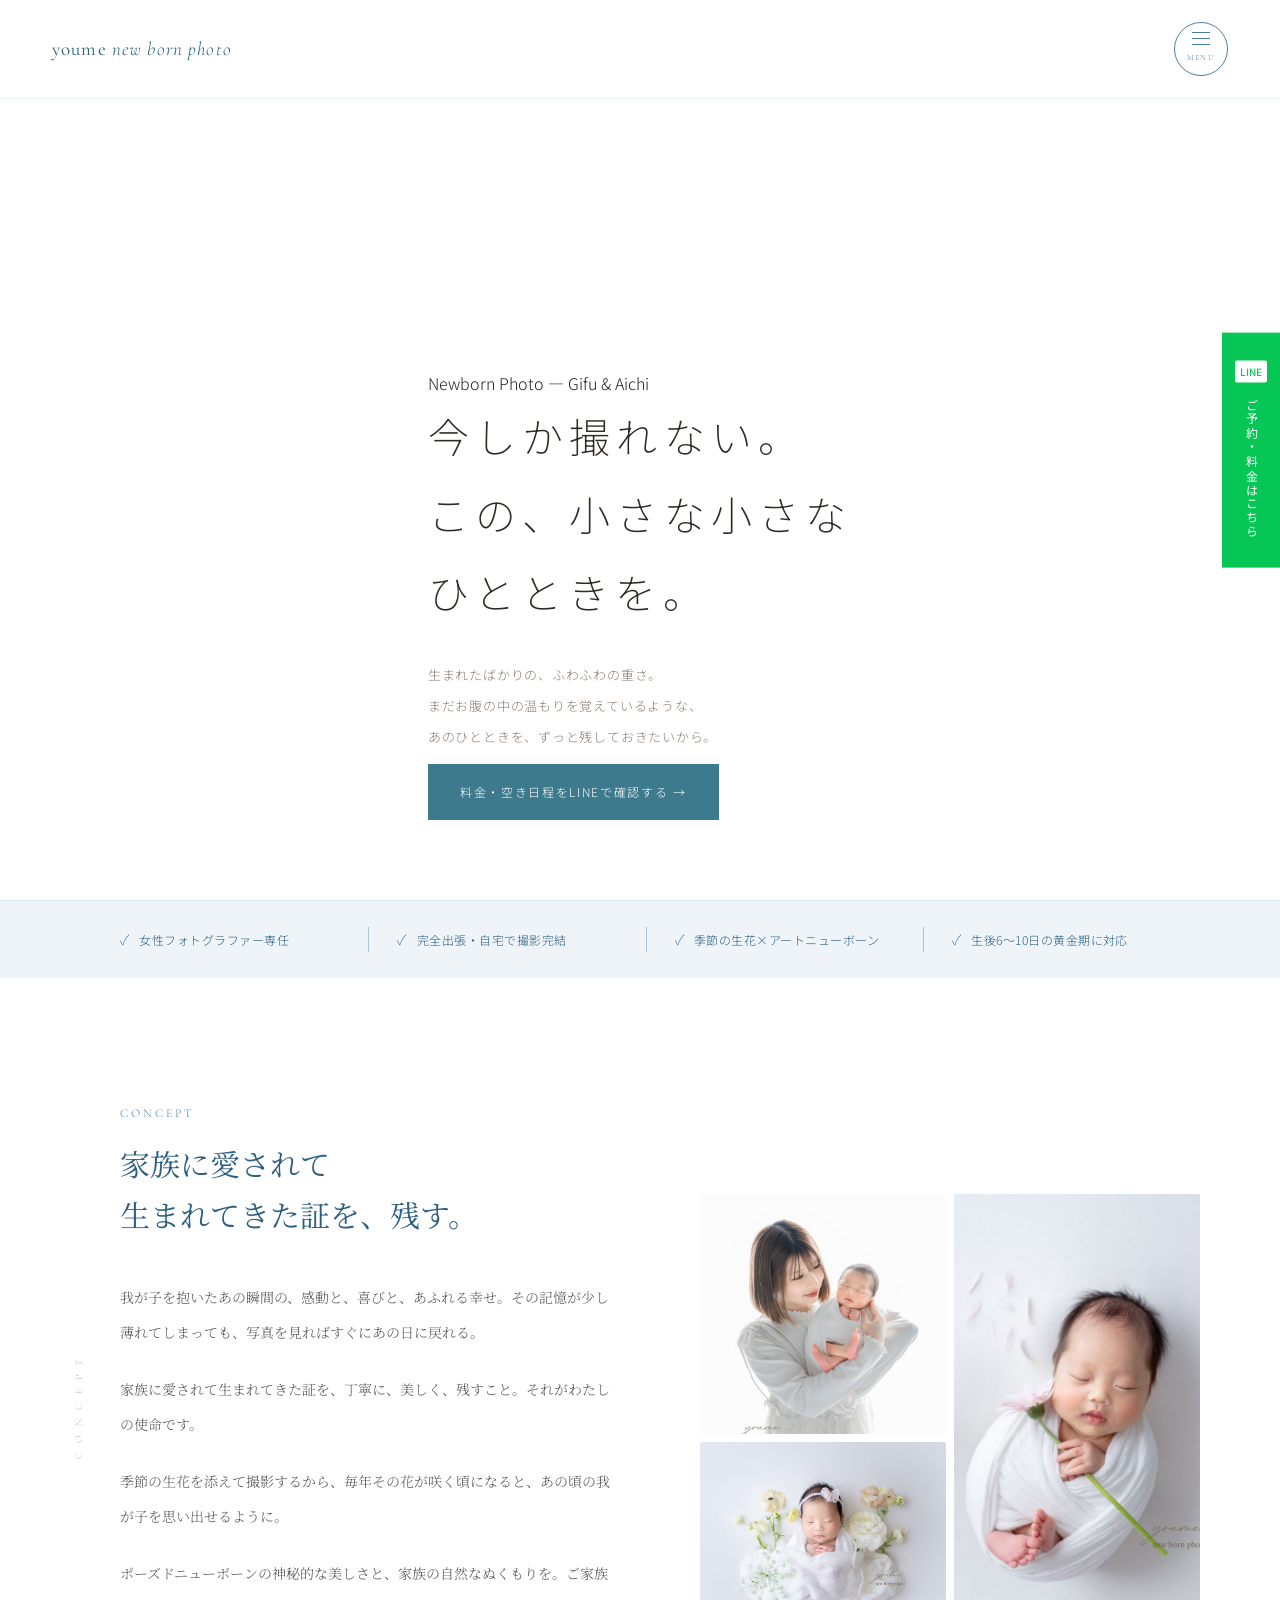
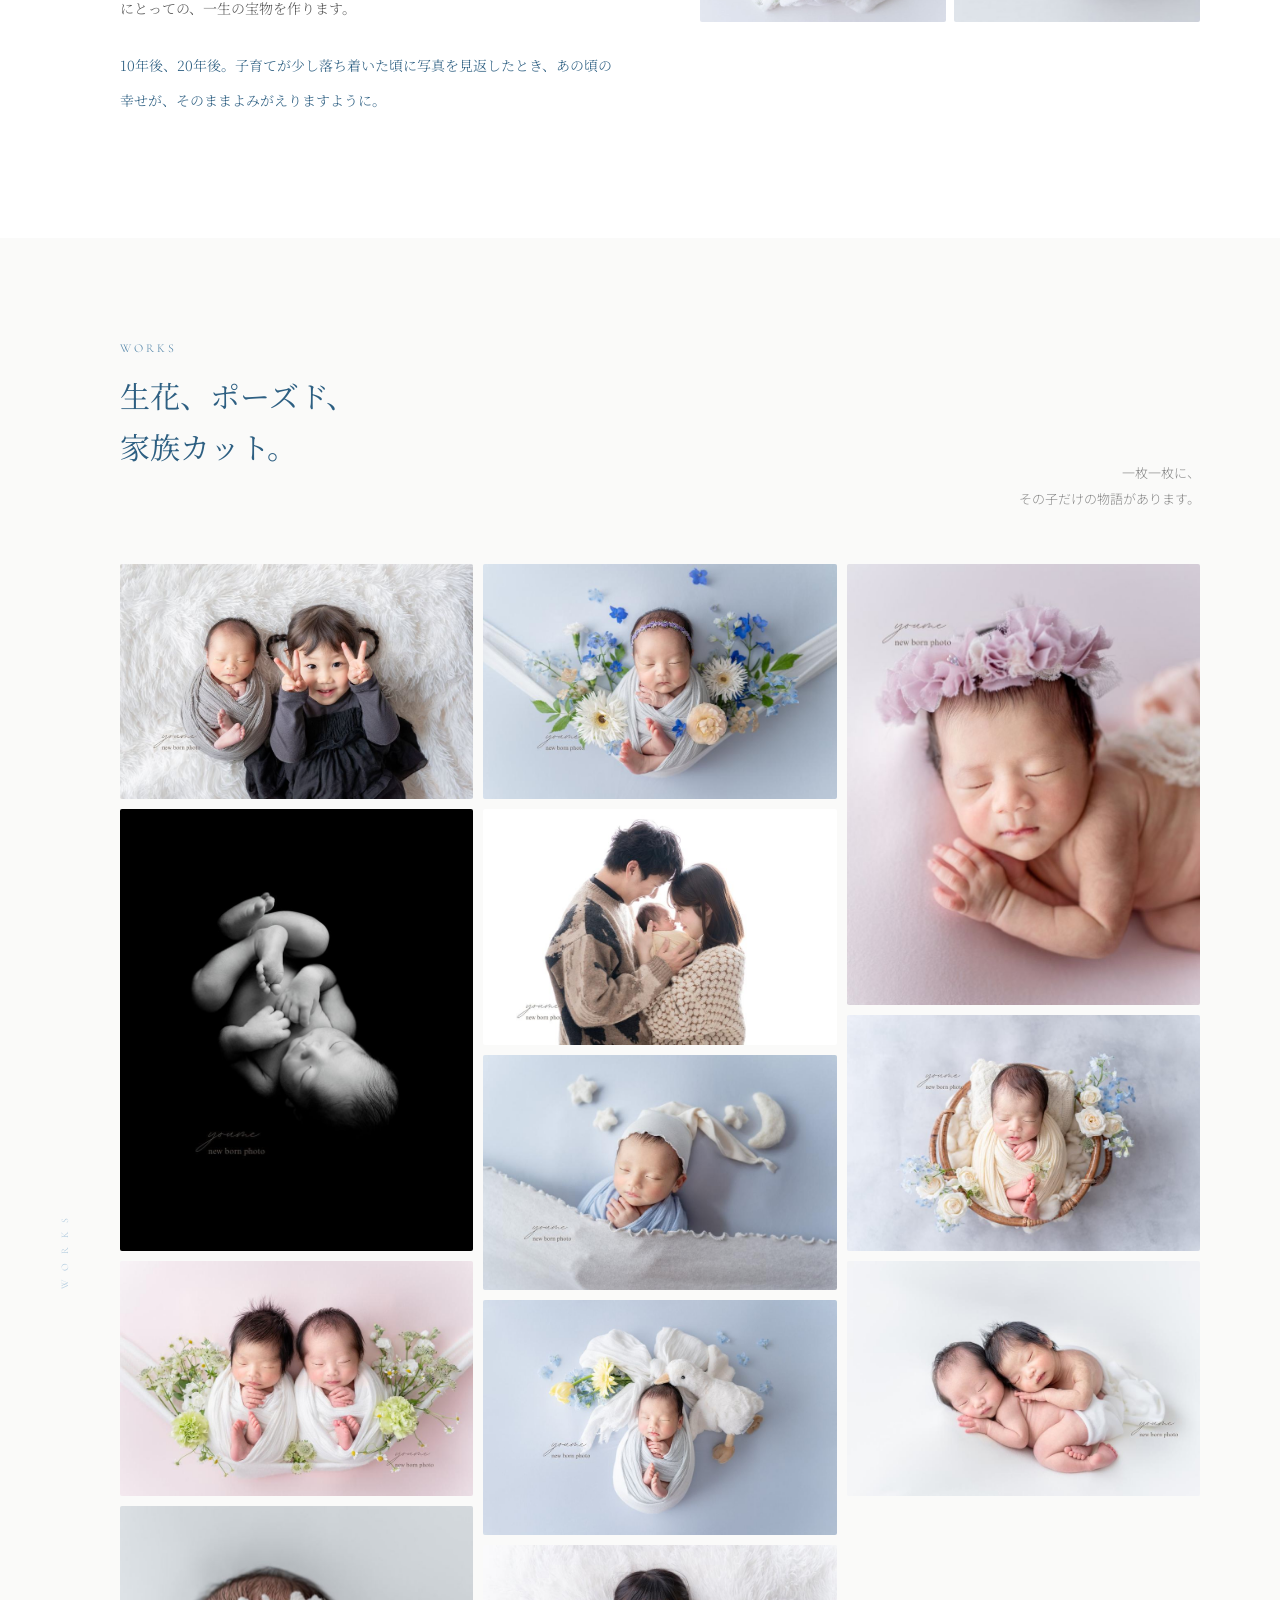
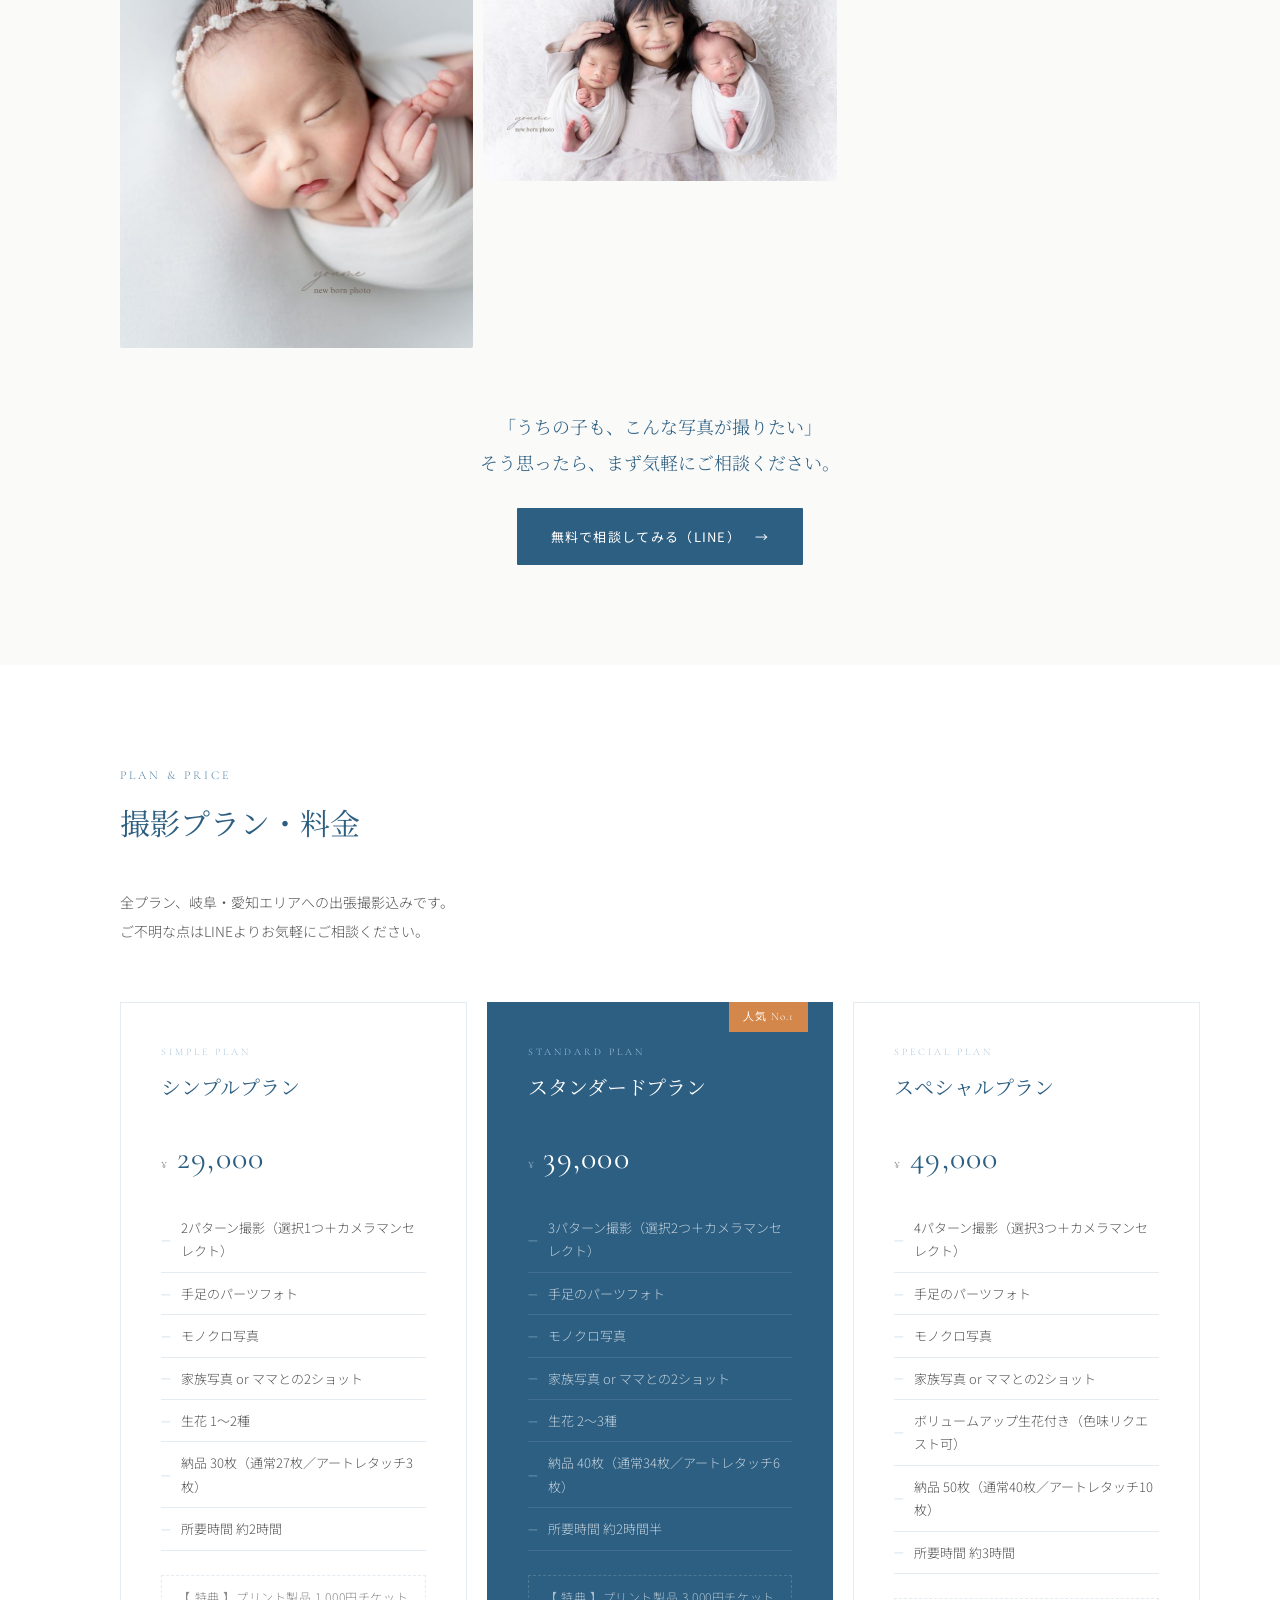
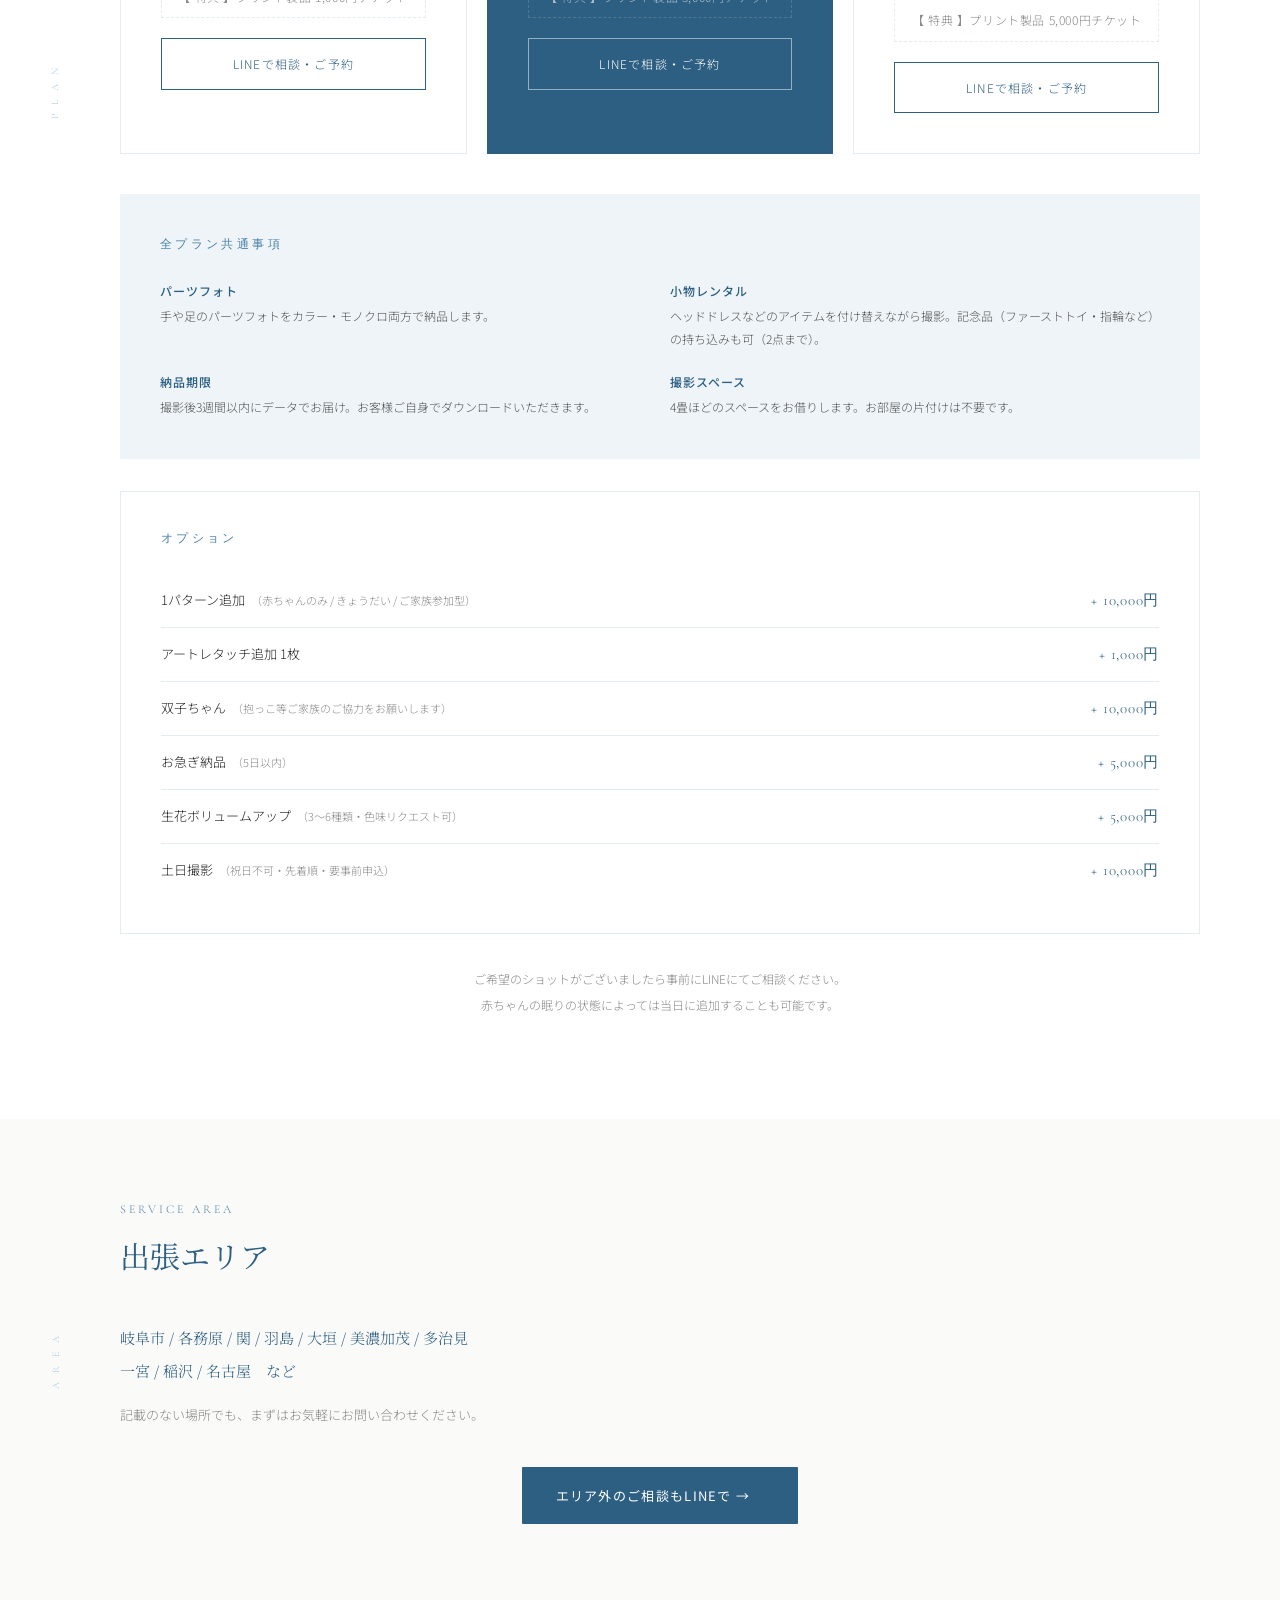
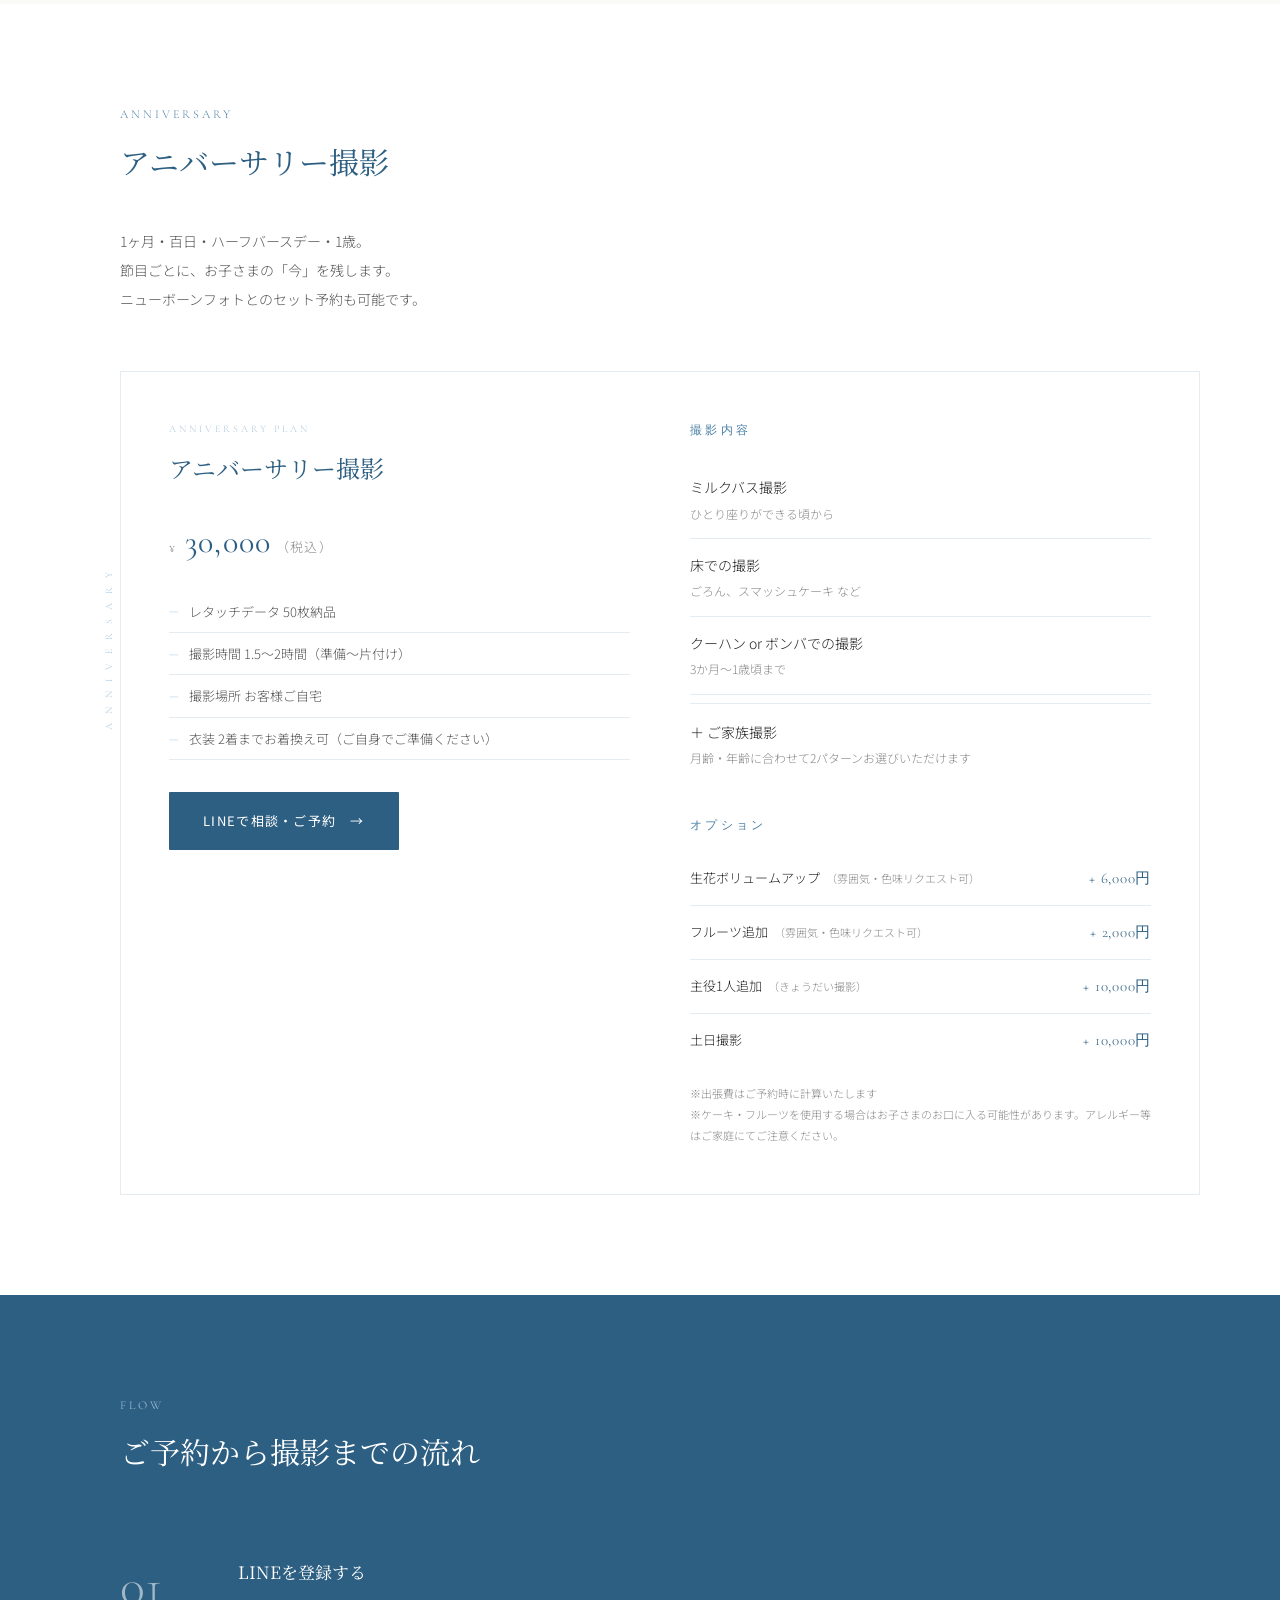
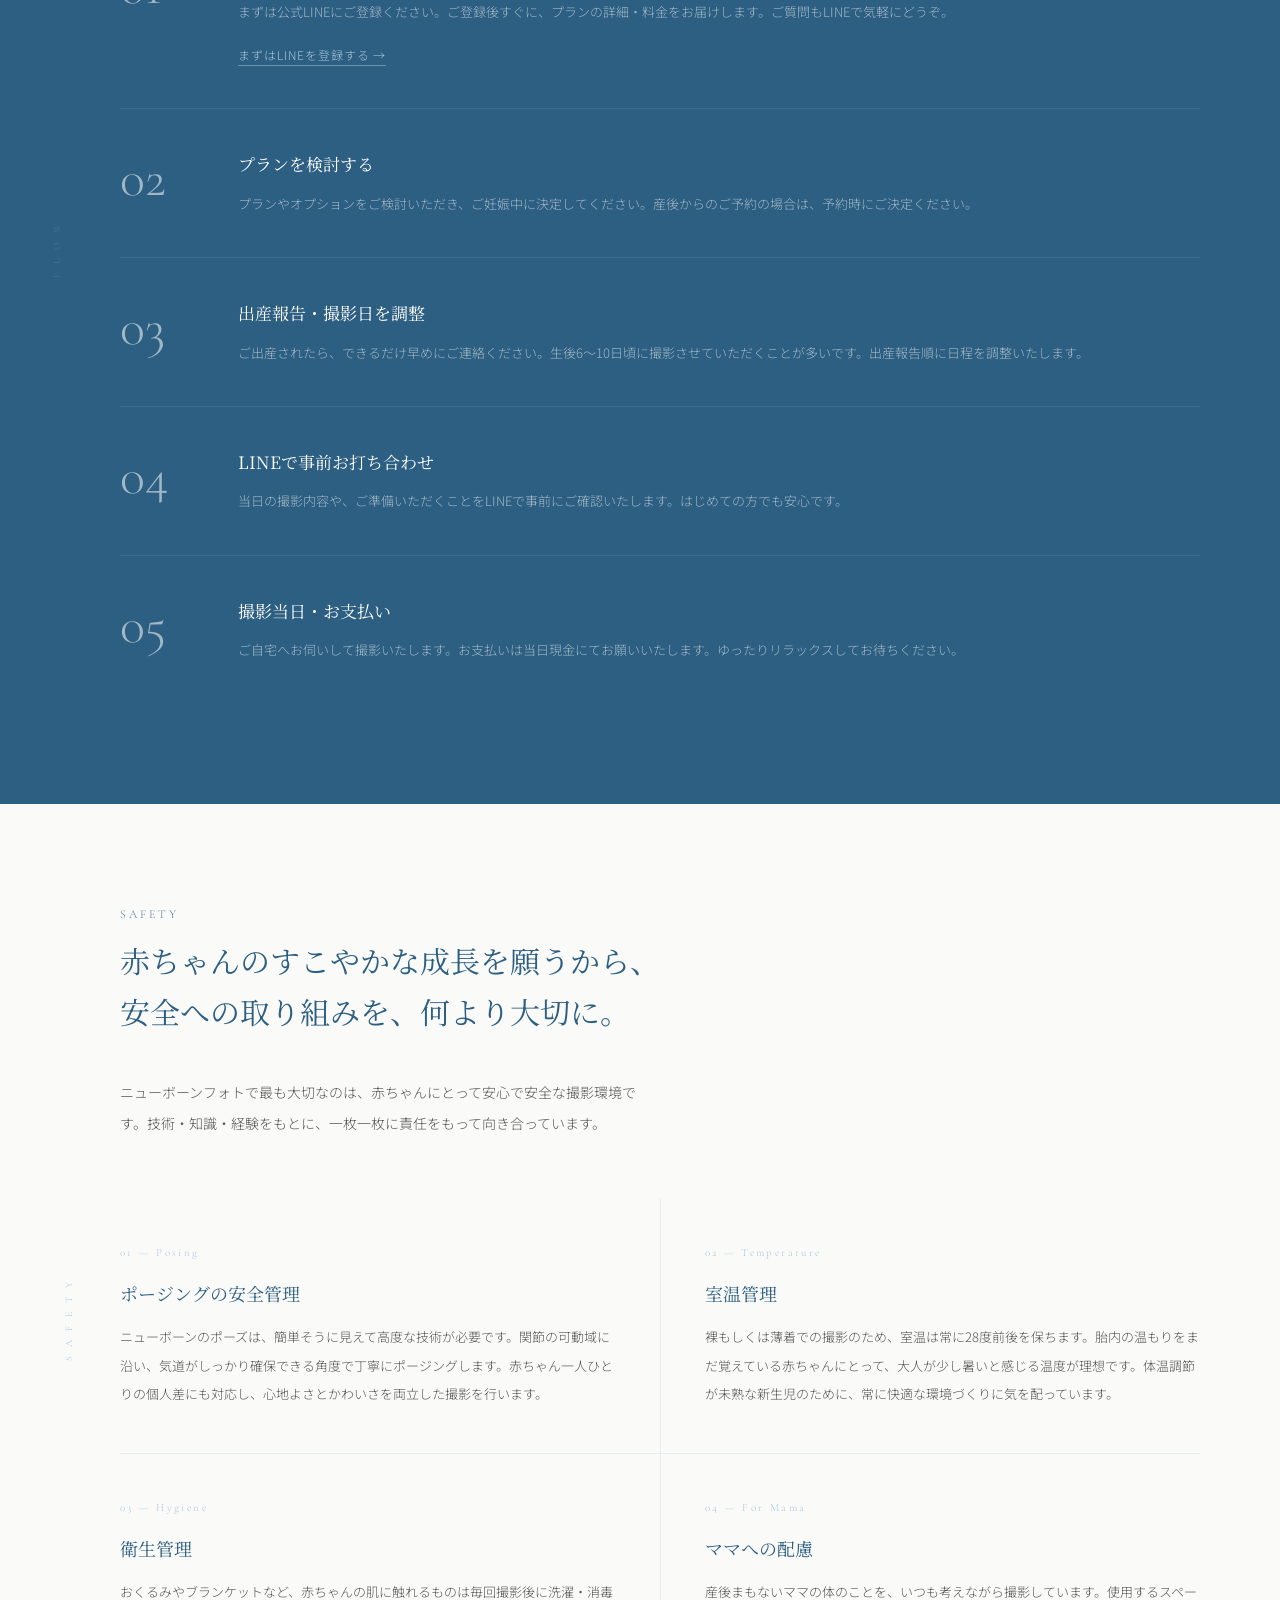
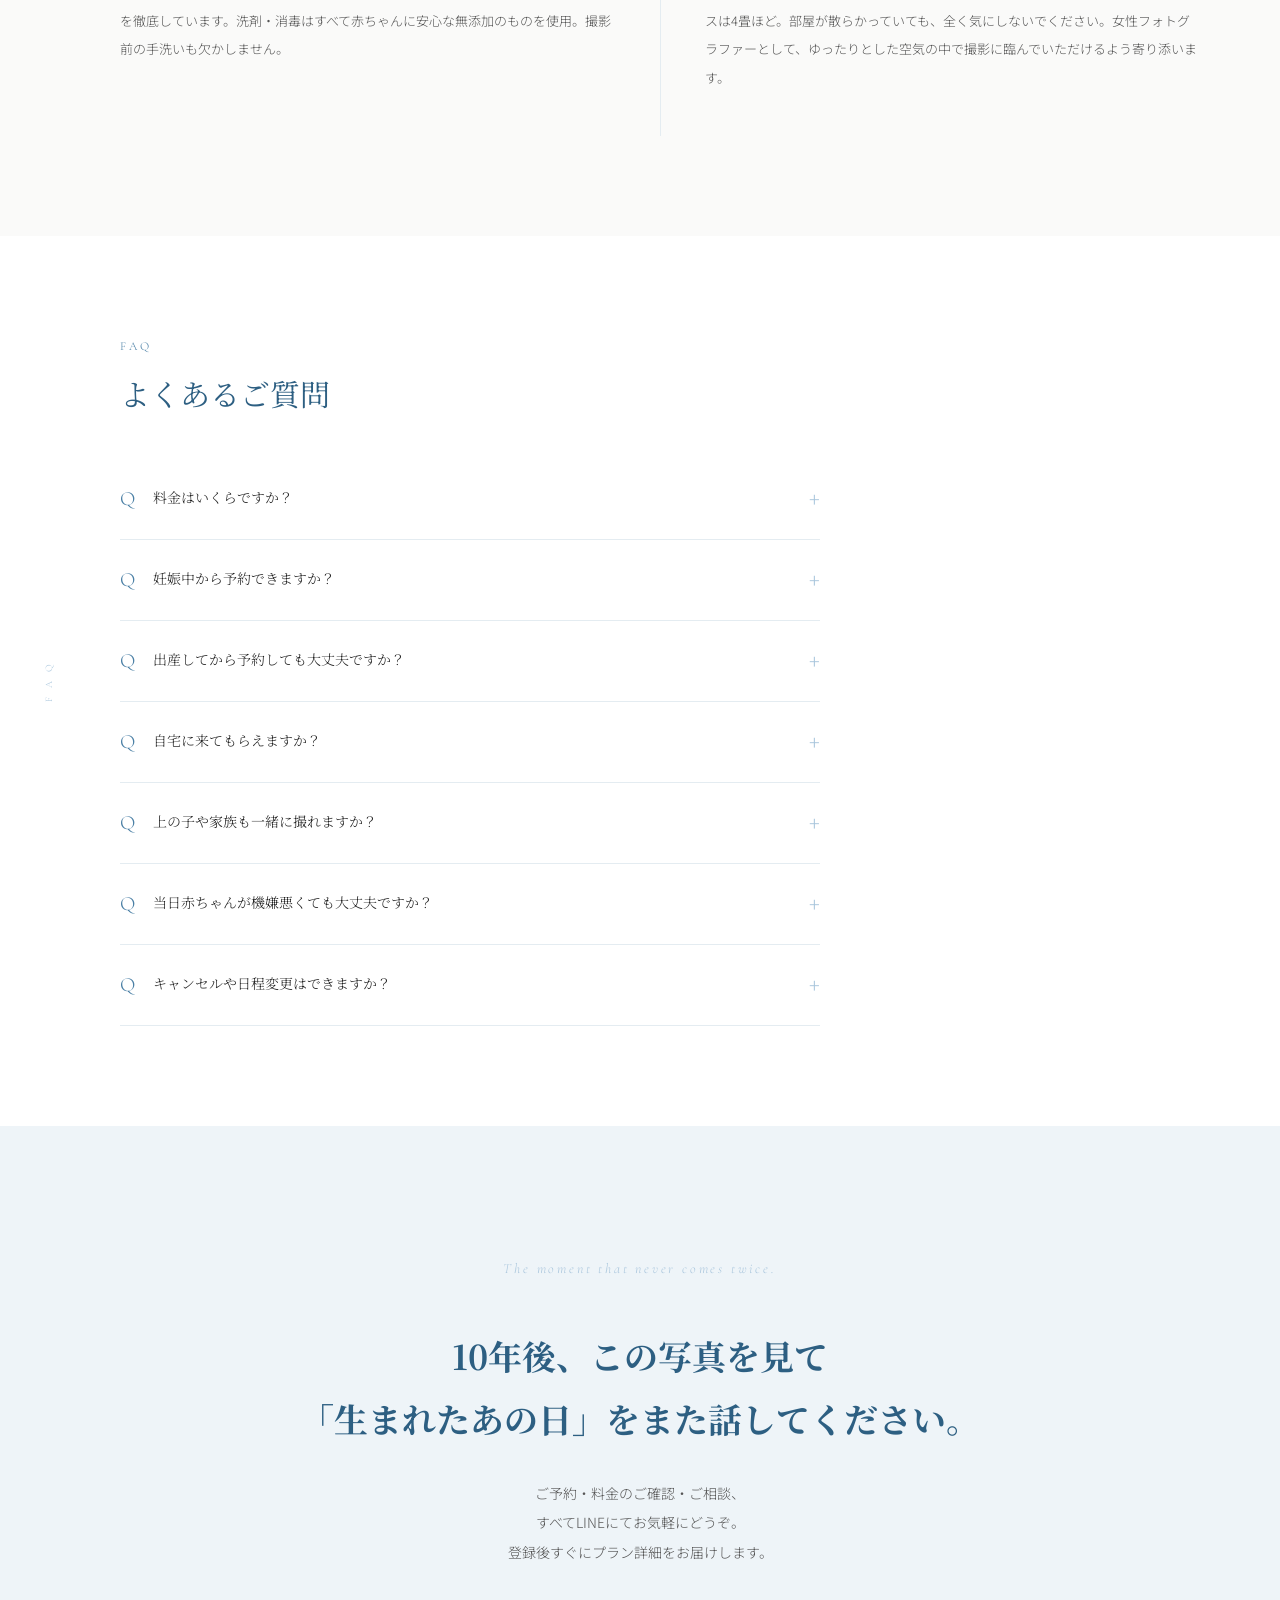
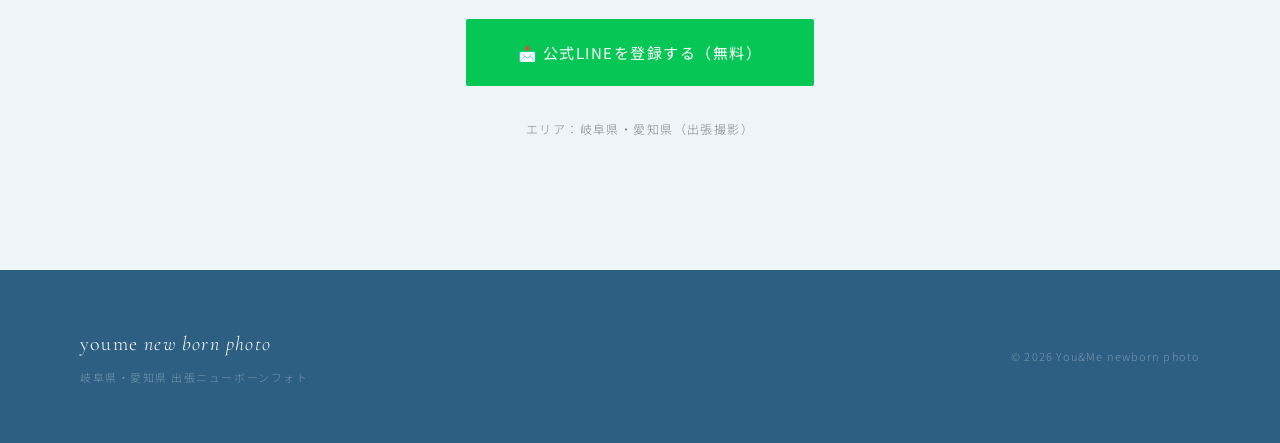
==== commit 54841516: "feat: ヒーロースライドショー・屋号・Instagram対応" ====
--- a/youme/index.html
+++ b/youme/index.html
@@ -3,7 +3,7 @@
 <head>
   <meta charset="UTF-8">
   <meta name="viewport" content="width=device-width, initial-scale=1.0">
-  <title>youme new born photo | 岐阜・愛知 出張ニューボーンフォト撮影</title>
+  <title>You&amp;Me newborn photo | 岐阜・愛知 出張ニューボーンフォト撮影</title>
   <link rel="preconnect" href="https://fonts.googleapis.com">
   <link rel="preconnect" href="https://fonts.gstatic.com" crossorigin>
   <link href="https://fonts.googleapis.com/css2?family=Cormorant+Garamond:ital,wght@0,300;0,400;0,500;1,300;1,400&family=Noto+Sans+JP:wght@300;400;500&family=Noto+Serif+JP:wght@300;400;500&display=swap" rel="stylesheet">
@@ -50,19 +50,22 @@
 
 <!-- ===== HERO ===== -->
 <section class="hero" id="hero">
-  <div class="hero-text">
-    <p class="eyebrow">Newborn Photo</p>
-    <h1 class="hero-title">今しか撮れない。<br>この、<span>小さな小さな</span><br>ひとときを。</h1>
+  <div class="hero-slides">
+    <div class="hero-slide active" style="background-image:url('images/hero-mono.png')"></div>
+    <div class="hero-slide" style="background-image:url('images/hero-family.png')"></div>
+    <div class="hero-slide" style="background-image:url('images/hero-feet.png')"></div>
+  </div>
+  <div class="hero-overlay"></div>
+  <div class="hero-content">
+    <p class="hero-eyebrow">Newborn Photo — Gifu &amp; Aichi</p>
+    <h1 class="hero-title">今しか撮れない。<br>この、小さな小さな<br>ひとときを。</h1>
     <p class="hero-body">生まれたばかりの、ふわふわの重さ。<br>まだお腹の中の温もりを覚えているような、<br>あのひとときを、ずっと残しておきたいから。</p>
-    <p class="hero-area">Gifu &amp; Aichi</p>
-    <a href="https://lin.ee/pl6aaVW" class="hero-cta">料金・空き日程をLINEで確認する</a>
-  </div>
-  <div class="hero-collage">
-    <div class="deco-text">The moment that will never come back again</div>
-    <div class="deco-line"></div>
-    <div class="photo photo-back"><img src="images/hero-blue.jpg" alt="ニューボーンフォト"></div>
-    <div class="photo photo-main"><img src="images/hero-family.jpg" alt="ニューボーンフォト ファミリー"></div>
-    <div class="photo photo-front"><img src="images/hero-feet.jpg" alt="ニューボーンフォト 小さな足"></div>
+    <a href="https://lin.ee/pl6aaVW" class="hero-cta">料金・空き日程をLINEで確認する →</a>
+  </div>
+  <div class="hero-dots">
+    <span class="hero-dot active" data-index="0"></span>
+    <span class="hero-dot" data-index="1"></span>
+    <span class="hero-dot" data-index="2"></span>
   </div>
 </section>
 
@@ -108,18 +111,18 @@
   </div>
 
   <div class="masonry fi">
-    <div class="mi"><img src="images/img-06.jpg" alt="youme new born photo" style="width:100%;display:block;" loading="lazy"></div>
-    <div class="mi"><img src="images/img-07.jpg" alt="youme new born photo" style="width:100%;display:block;" loading="lazy"></div>
-    <div class="mi"><img src="images/img-08.jpg" alt="youme new born photo" style="width:100%;display:block;" loading="lazy"></div>
-    <div class="mi"><img src="images/img-09.jpg" alt="youme new born photo" style="width:100%;display:block;" loading="lazy"></div>
-    <div class="mi"><img src="images/img-10.jpg" alt="youme new born photo" style="width:100%;display:block;" loading="lazy"></div>
-    <div class="mi"><img src="images/img-11.jpg" alt="youme new born photo" style="width:100%;display:block;" loading="lazy"></div>
-    <div class="mi"><img src="images/img-12.jpg" alt="youme new born photo" style="width:100%;display:block;" loading="lazy"></div>
-    <div class="mi"><img src="images/img-13.jpg" alt="youme new born photo" style="width:100%;display:block;" loading="lazy"></div>
-    <div class="mi"><img src="images/img-14.jpg" alt="youme new born photo" style="width:100%;display:block;" loading="lazy"></div>
-    <div class="mi"><img src="images/img-15.jpg" alt="youme new born photo" style="width:100%;display:block;" loading="lazy"></div>
-    <div class="mi"><img src="images/img-16.jpg" alt="youme new born photo" style="width:100%;display:block;" loading="lazy"></div>
-    <div class="mi"><img src="images/img-17.jpg" alt="youme new born photo" style="width:100%;display:block;" loading="lazy"></div>
+    <div class="mi"><img src="images/img-06.jpg" alt="You&amp;Me newborn photo" style="width:100%;display:block;" loading="lazy"></div>
+    <div class="mi"><img src="images/img-07.jpg" alt="You&amp;Me newborn photo" style="width:100%;display:block;" loading="lazy"></div>
+    <div class="mi"><img src="images/img-08.jpg" alt="You&amp;Me newborn photo" style="width:100%;display:block;" loading="lazy"></div>
+    <div class="mi"><img src="images/img-09.jpg" alt="You&amp;Me newborn photo" style="width:100%;display:block;" loading="lazy"></div>
+    <div class="mi"><img src="images/img-10.jpg" alt="You&amp;Me newborn photo" style="width:100%;display:block;" loading="lazy"></div>
+    <div class="mi"><img src="images/img-11.jpg" alt="You&amp;Me newborn photo" style="width:100%;display:block;" loading="lazy"></div>
+    <div class="mi"><img src="images/img-12.jpg" alt="You&amp;Me newborn photo" style="width:100%;display:block;" loading="lazy"></div>
+    <div class="mi"><img src="images/img-13.jpg" alt="You&amp;Me newborn photo" style="width:100%;display:block;" loading="lazy"></div>
+    <div class="mi"><img src="images/img-14.jpg" alt="You&amp;Me newborn photo" style="width:100%;display:block;" loading="lazy"></div>
+    <div class="mi"><img src="images/img-15.jpg" alt="You&amp;Me newborn photo" style="width:100%;display:block;" loading="lazy"></div>
+    <div class="mi"><img src="images/img-16.jpg" alt="You&amp;Me newborn photo" style="width:100%;display:block;" loading="lazy"></div>
+    <div class="mi"><img src="images/img-17.jpg" alt="You&amp;Me newborn photo" style="width:100%;display:block;" loading="lazy"></div>
   </div>
 
   <div class="portfolio-cta fi">
@@ -561,7 +564,7 @@
     <div class="ft-logo">youme <em>new born photo</em></div>
     <div class="ft-sub">岐阜県・愛知県 出張ニューボーンフォト</div>
   </div>
-  <div class="ft-copy">© 2026 youme new born photo</div>
+  <div class="ft-copy">© 2026 You&amp;Me newborn photo</div>
 </footer>
 
 <!-- Mobile Bottom CTA -->
@@ -607,5 +610,6 @@
   document.querySelectorAll('#hero .fi').forEach(el => el.classList.add('vis'));
 </script>
 
+<script>(function(){var slides=document.querySelectorAll(".hero-slide"),dots=document.querySelectorAll(".hero-dot"),current=0;function goTo(n){slides[current].classList.remove("active");dots[current].classList.remove("active");current=(n+slides.length)%slides.length;slides[current].classList.add("active");dots[current].classList.add("active");}dots.forEach(function(d){d.addEventListener("click",function(){goTo(+this.dataset.index);});});setInterval(function(){goTo(current+1);},4000);})();</script>
 </body>
 </html>
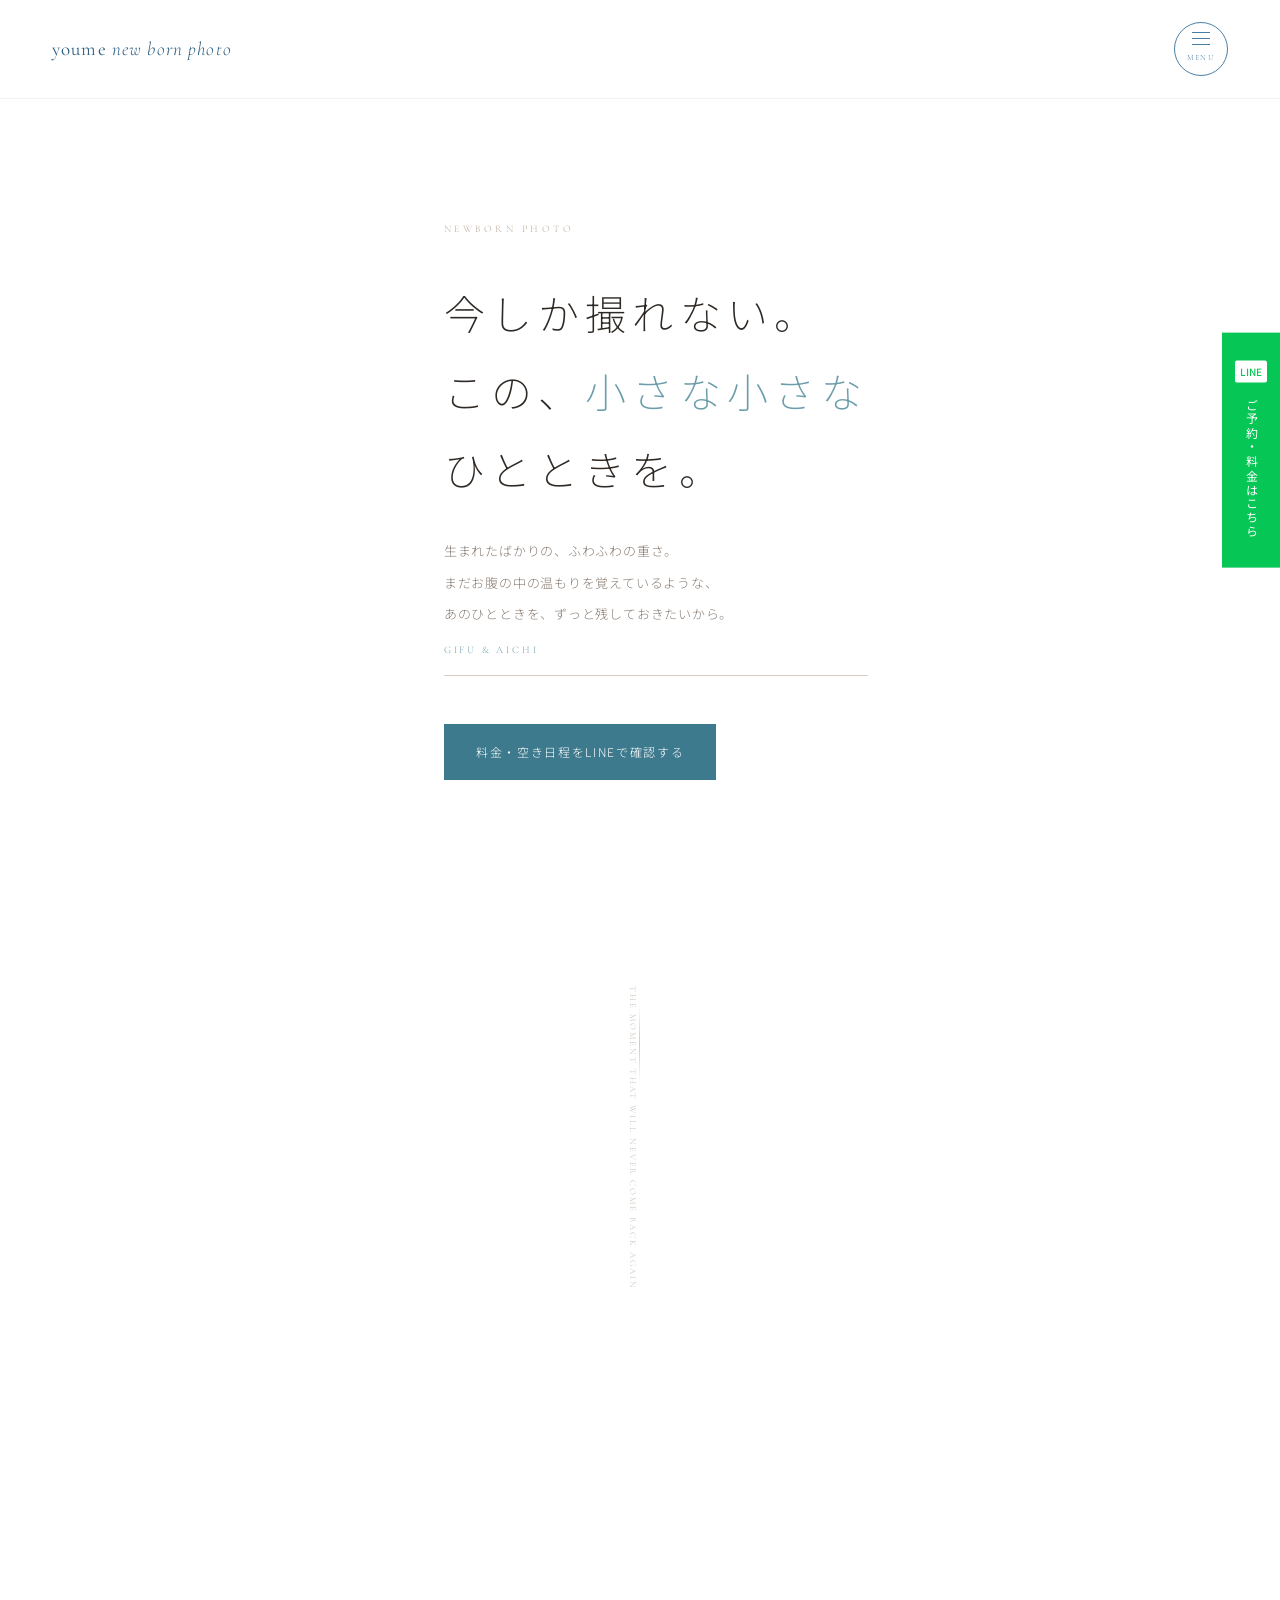
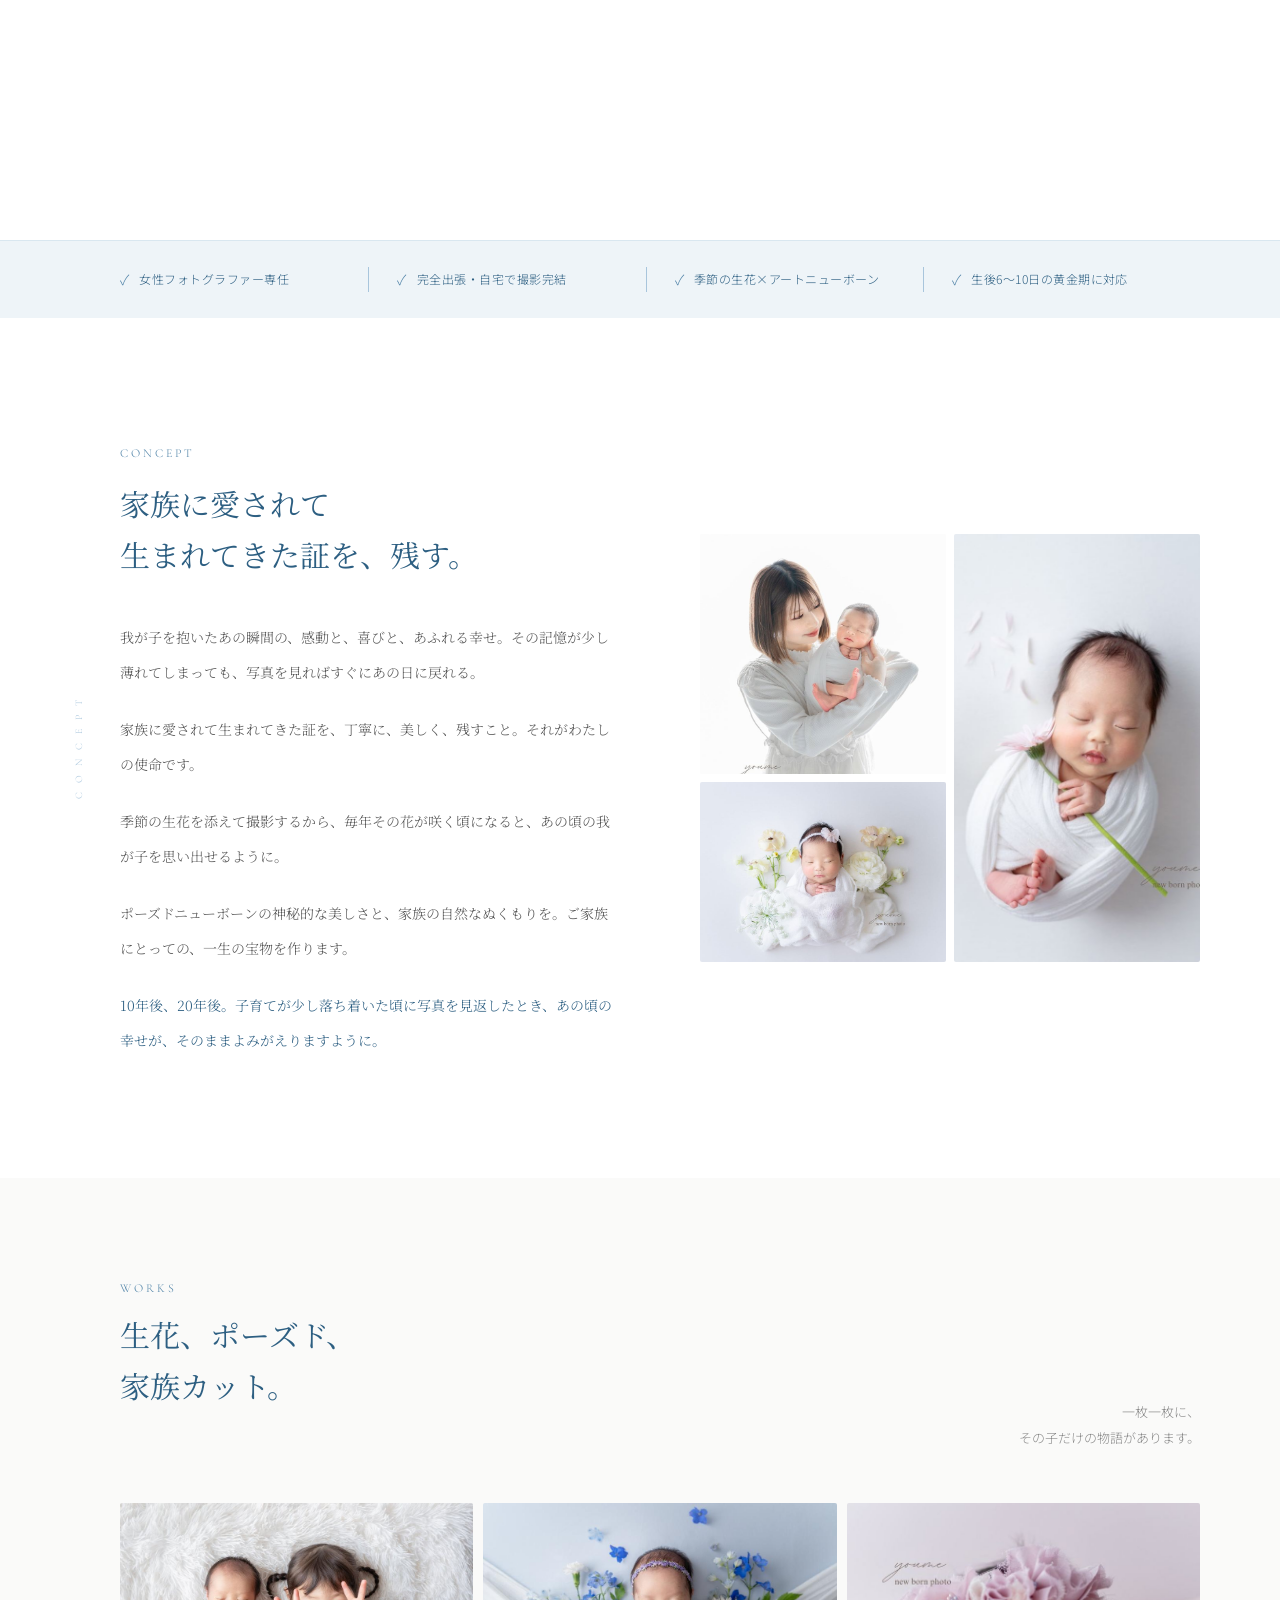
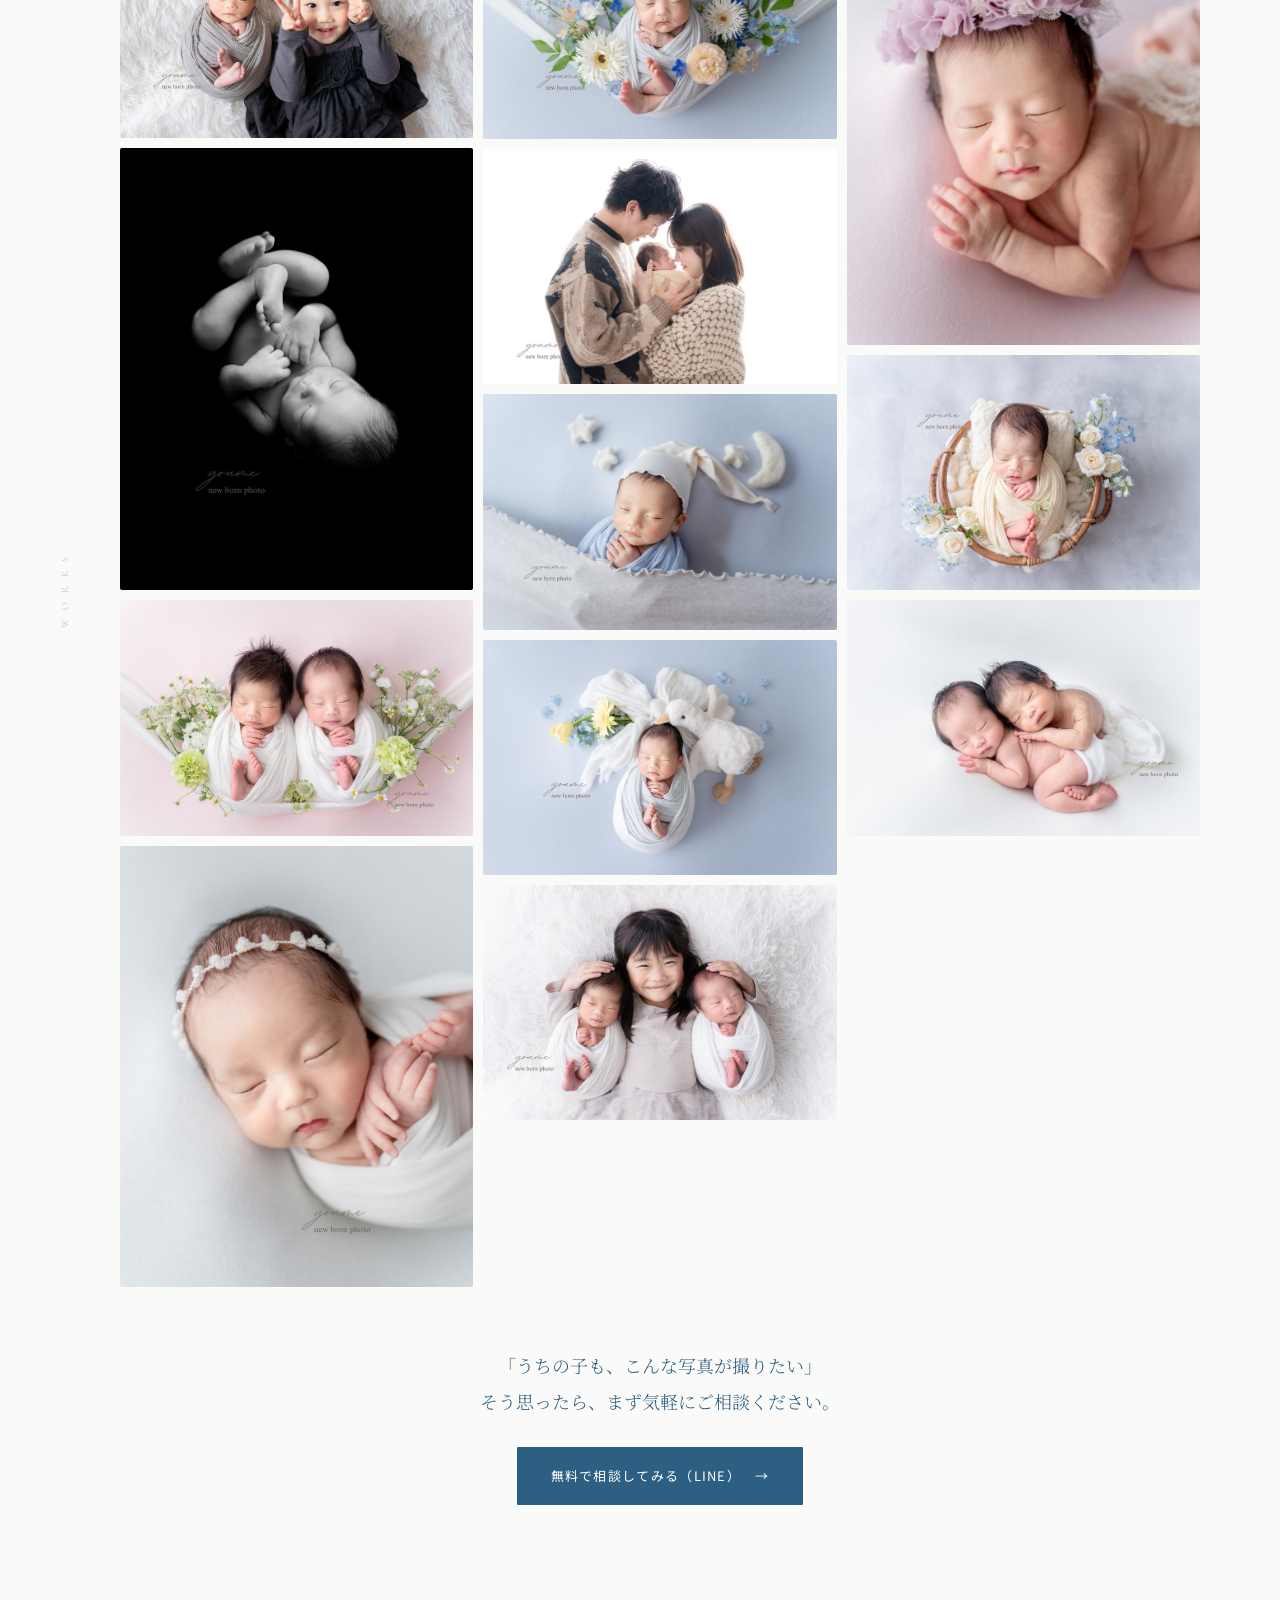
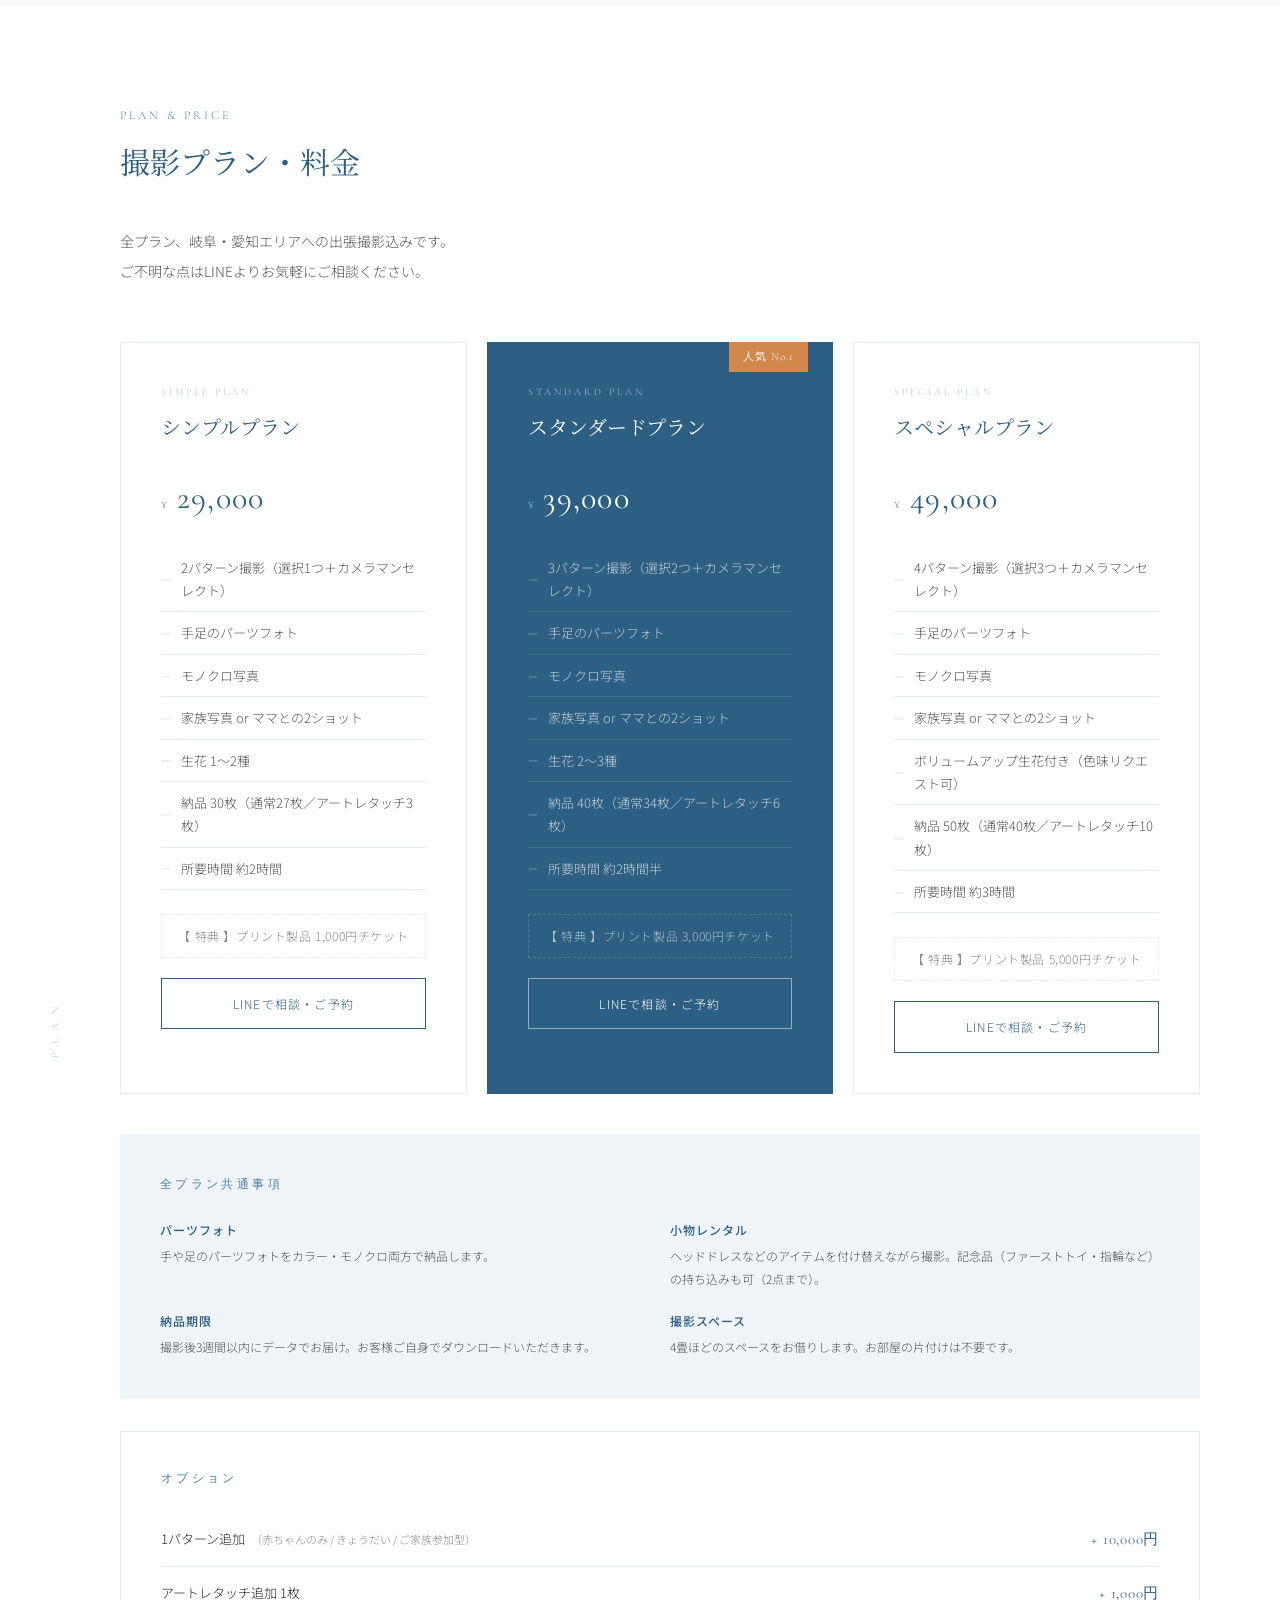
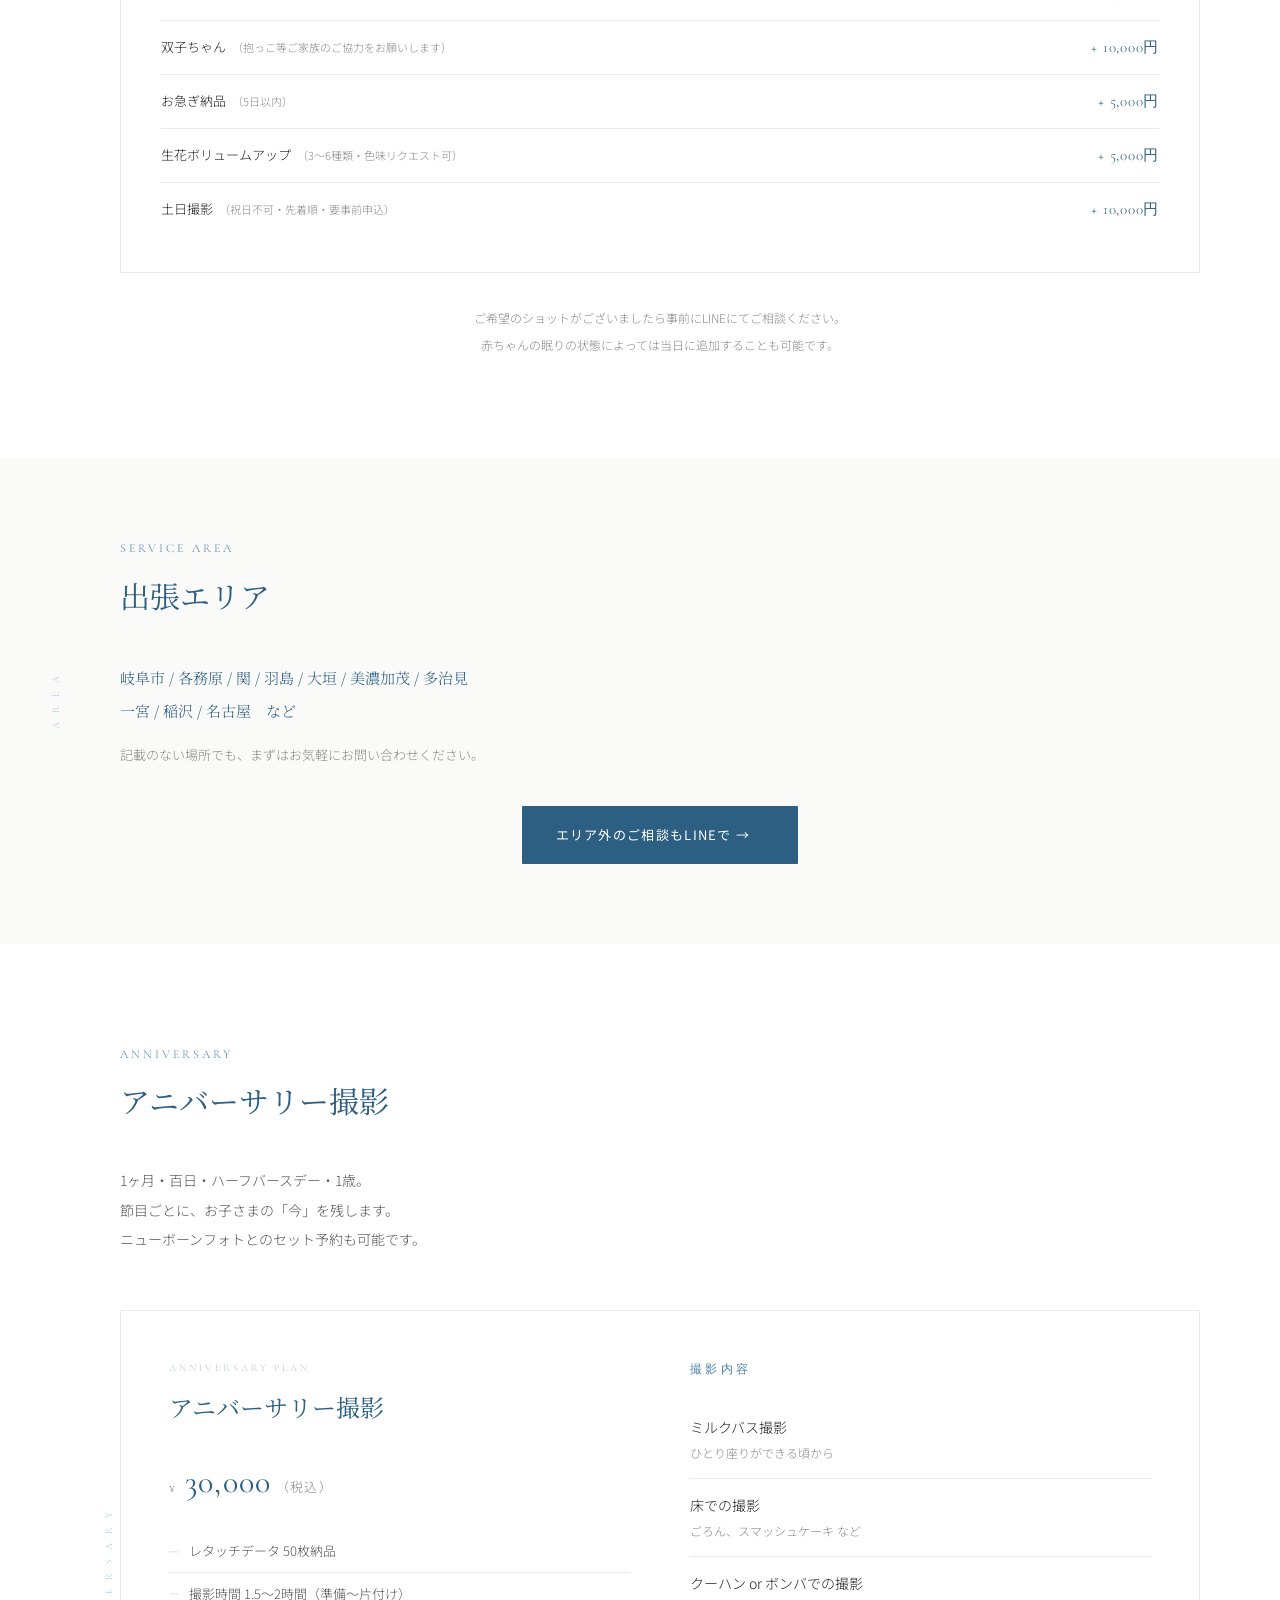
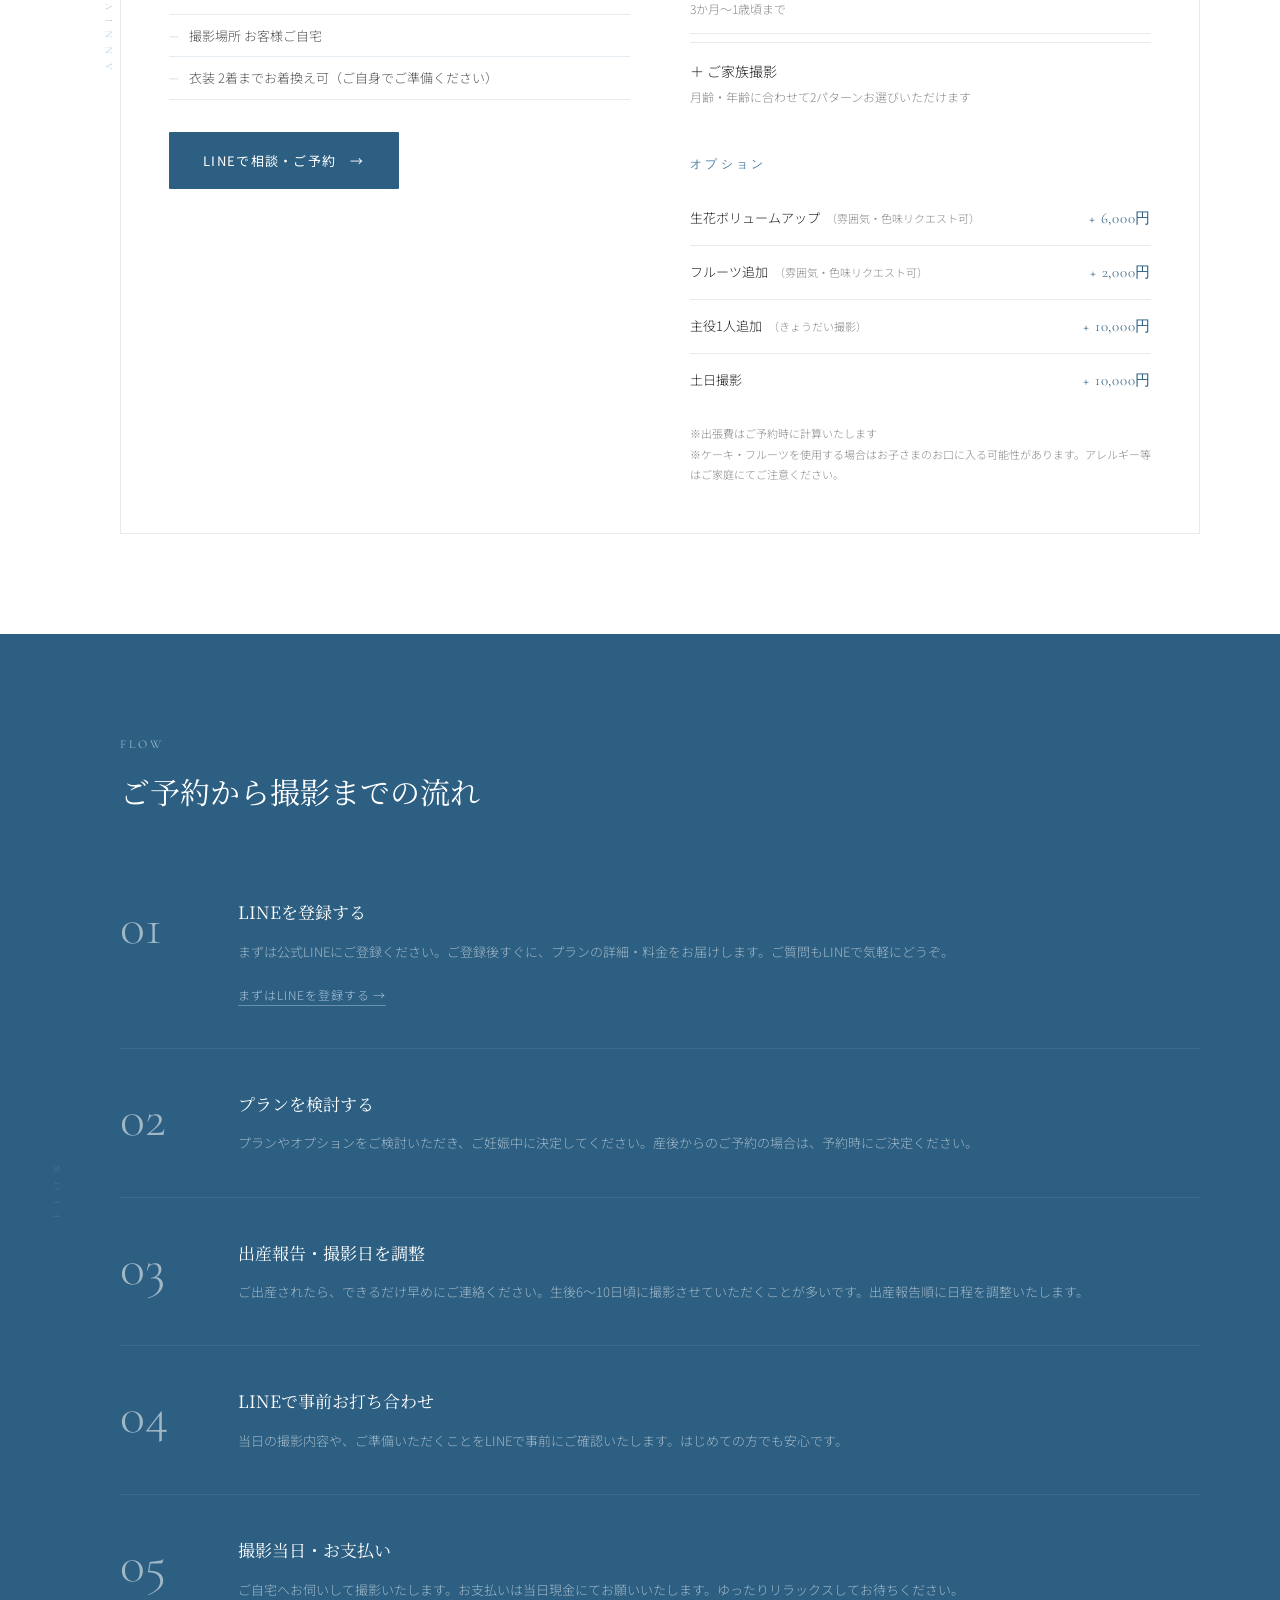
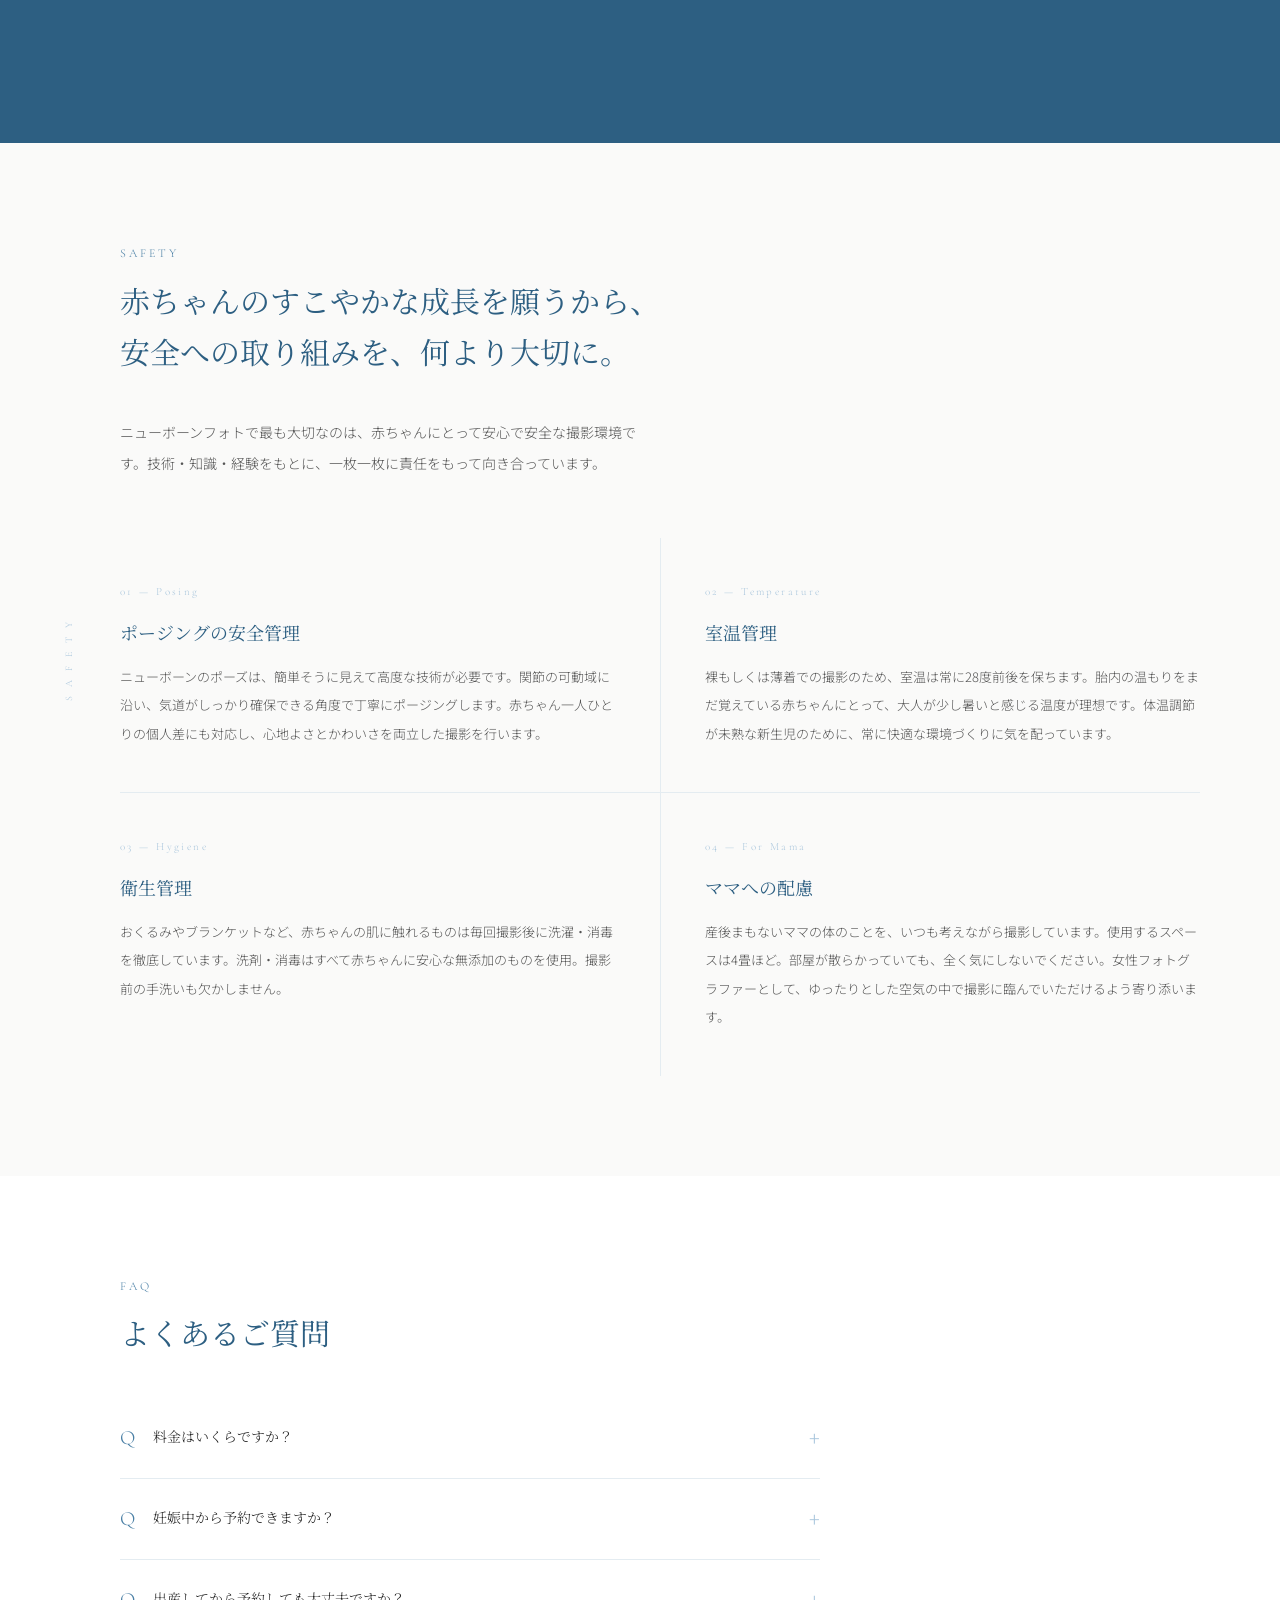
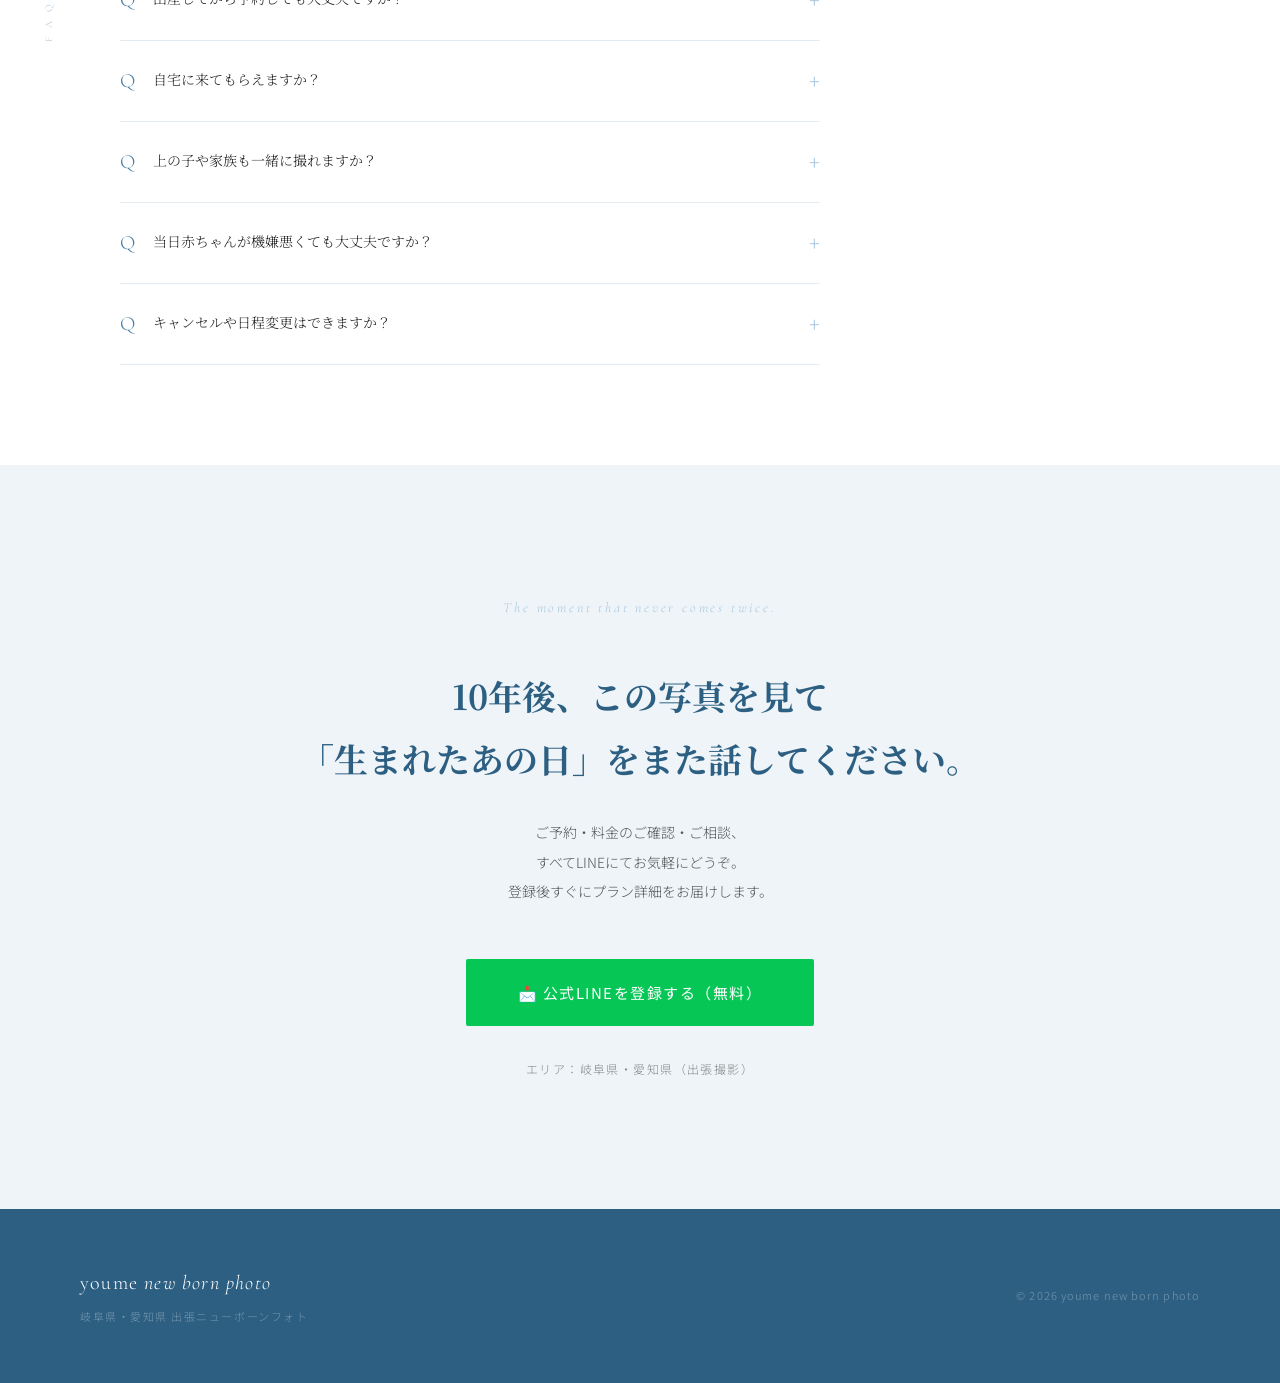
==== commit ba4c7351: "Update title and alt text for consistency" ====
--- a/youme/index.html
+++ b/youme/index.html
@@ -3,7 +3,7 @@
 <head>
   <meta charset="UTF-8">
   <meta name="viewport" content="width=device-width, initial-scale=1.0">
-  <title>You&amp;Me newborn photo | 岐阜・愛知 出張ニューボーンフォト撮影</title>
+  <title>youme new born photo | 岐阜・愛知 出張ニューボーンフォト撮影</title>
   <link rel="preconnect" href="https://fonts.googleapis.com">
   <link rel="preconnect" href="https://fonts.gstatic.com" crossorigin>
   <link href="https://fonts.googleapis.com/css2?family=Cormorant+Garamond:ital,wght@0,300;0,400;0,500;1,300;1,400&family=Noto+Sans+JP:wght@300;400;500&family=Noto+Serif+JP:wght@300;400;500&display=swap" rel="stylesheet">
@@ -50,22 +50,19 @@
 
 <!-- ===== HERO ===== -->
 <section class="hero" id="hero">
-  <div class="hero-slides">
-    <div class="hero-slide active" style="background-image:url('images/hero-mono.png')"></div>
-    <div class="hero-slide" style="background-image:url('images/hero-family.png')"></div>
-    <div class="hero-slide" style="background-image:url('images/hero-feet.png')"></div>
-  </div>
-  <div class="hero-overlay"></div>
-  <div class="hero-content">
-    <p class="hero-eyebrow">Newborn Photo — Gifu &amp; Aichi</p>
-    <h1 class="hero-title">今しか撮れない。<br>この、小さな小さな<br>ひとときを。</h1>
+  <div class="hero-text">
+    <p class="eyebrow">Newborn Photo</p>
+    <h1 class="hero-title">今しか撮れない。<br>この、<span>小さな小さな</span><br>ひとときを。</h1>
     <p class="hero-body">生まれたばかりの、ふわふわの重さ。<br>まだお腹の中の温もりを覚えているような、<br>あのひとときを、ずっと残しておきたいから。</p>
-    <a href="https://lin.ee/pl6aaVW" class="hero-cta">料金・空き日程をLINEで確認する →</a>
-  </div>
-  <div class="hero-dots">
-    <span class="hero-dot active" data-index="0"></span>
-    <span class="hero-dot" data-index="1"></span>
-    <span class="hero-dot" data-index="2"></span>
+    <p class="hero-area">Gifu &amp; Aichi</p>
+    <a href="https://lin.ee/pl6aaVW" class="hero-cta">料金・空き日程をLINEで確認する</a>
+  </div>
+  <div class="hero-collage">
+    <div class="deco-text">The moment that will never come back again</div>
+    <div class="deco-line"></div>
+    <div class="photo photo-back"><img src="images/hero-blue.jpg" alt="ニューボーンフォト"></div>
+    <div class="photo photo-main"><img src="images/hero-family.jpg" alt="ニューボーンフォト ファミリー"></div>
+    <div class="photo photo-front"><img src="images/hero-feet.jpg" alt="ニューボーンフォト 小さな足"></div>
   </div>
 </section>
 
@@ -111,18 +108,18 @@
   </div>
 
   <div class="masonry fi">
-    <div class="mi"><img src="images/img-06.jpg" alt="You&amp;Me newborn photo" style="width:100%;display:block;" loading="lazy"></div>
-    <div class="mi"><img src="images/img-07.jpg" alt="You&amp;Me newborn photo" style="width:100%;display:block;" loading="lazy"></div>
-    <div class="mi"><img src="images/img-08.jpg" alt="You&amp;Me newborn photo" style="width:100%;display:block;" loading="lazy"></div>
-    <div class="mi"><img src="images/img-09.jpg" alt="You&amp;Me newborn photo" style="width:100%;display:block;" loading="lazy"></div>
-    <div class="mi"><img src="images/img-10.jpg" alt="You&amp;Me newborn photo" style="width:100%;display:block;" loading="lazy"></div>
-    <div class="mi"><img src="images/img-11.jpg" alt="You&amp;Me newborn photo" style="width:100%;display:block;" loading="lazy"></div>
-    <div class="mi"><img src="images/img-12.jpg" alt="You&amp;Me newborn photo" style="width:100%;display:block;" loading="lazy"></div>
-    <div class="mi"><img src="images/img-13.jpg" alt="You&amp;Me newborn photo" style="width:100%;display:block;" loading="lazy"></div>
-    <div class="mi"><img src="images/img-14.jpg" alt="You&amp;Me newborn photo" style="width:100%;display:block;" loading="lazy"></div>
-    <div class="mi"><img src="images/img-15.jpg" alt="You&amp;Me newborn photo" style="width:100%;display:block;" loading="lazy"></div>
-    <div class="mi"><img src="images/img-16.jpg" alt="You&amp;Me newborn photo" style="width:100%;display:block;" loading="lazy"></div>
-    <div class="mi"><img src="images/img-17.jpg" alt="You&amp;Me newborn photo" style="width:100%;display:block;" loading="lazy"></div>
+    <div class="mi"><img src="images/img-06.jpg" alt="youme new born photo" style="width:100%;display:block;" loading="lazy"></div>
+    <div class="mi"><img src="images/img-07.jpg" alt="youme new born photo" style="width:100%;display:block;" loading="lazy"></div>
+    <div class="mi"><img src="images/img-08.jpg" alt="youme new born photo" style="width:100%;display:block;" loading="lazy"></div>
+    <div class="mi"><img src="images/img-09.jpg" alt="youme new born photo" style="width:100%;display:block;" loading="lazy"></div>
+    <div class="mi"><img src="images/img-10.jpg" alt="youme new born photo" style="width:100%;display:block;" loading="lazy"></div>
+    <div class="mi"><img src="images/img-11.jpg" alt="youme new born photo" style="width:100%;display:block;" loading="lazy"></div>
+    <div class="mi"><img src="images/img-12.jpg" alt="youme new born photo" style="width:100%;display:block;" loading="lazy"></div>
+    <div class="mi"><img src="images/img-13.jpg" alt="youme new born photo" style="width:100%;display:block;" loading="lazy"></div>
+    <div class="mi"><img src="images/img-14.jpg" alt="youme new born photo" style="width:100%;display:block;" loading="lazy"></div>
+    <div class="mi"><img src="images/img-15.jpg" alt="youme new born photo" style="width:100%;display:block;" loading="lazy"></div>
+    <div class="mi"><img src="images/img-16.jpg" alt="youme new born photo" style="width:100%;display:block;" loading="lazy"></div>
+    <div class="mi"><img src="images/img-17.jpg" alt="youme new born photo" style="width:100%;display:block;" loading="lazy"></div>
   </div>
 
   <div class="portfolio-cta fi">
@@ -564,7 +561,7 @@
     <div class="ft-logo">youme <em>new born photo</em></div>
     <div class="ft-sub">岐阜県・愛知県 出張ニューボーンフォト</div>
   </div>
-  <div class="ft-copy">© 2026 You&amp;Me newborn photo</div>
+  <div class="ft-copy">© 2026 youme new born photo</div>
 </footer>
 
 <!-- Mobile Bottom CTA -->
@@ -610,6 +607,5 @@
   document.querySelectorAll('#hero .fi').forEach(el => el.classList.add('vis'));
 </script>
 
-<script>(function(){var slides=document.querySelectorAll(".hero-slide"),dots=document.querySelectorAll(".hero-dot"),current=0;function goTo(n){slides[current].classList.remove("active");dots[current].classList.remove("active");current=(n+slides.length)%slides.length;slides[current].classList.add("active");dots[current].classList.add("active");}dots.forEach(function(d){d.addEventListener("click",function(){goTo(+this.dataset.index);});});setInterval(function(){goTo(current+1);},4000);})();</script>
 </body>
 </html>
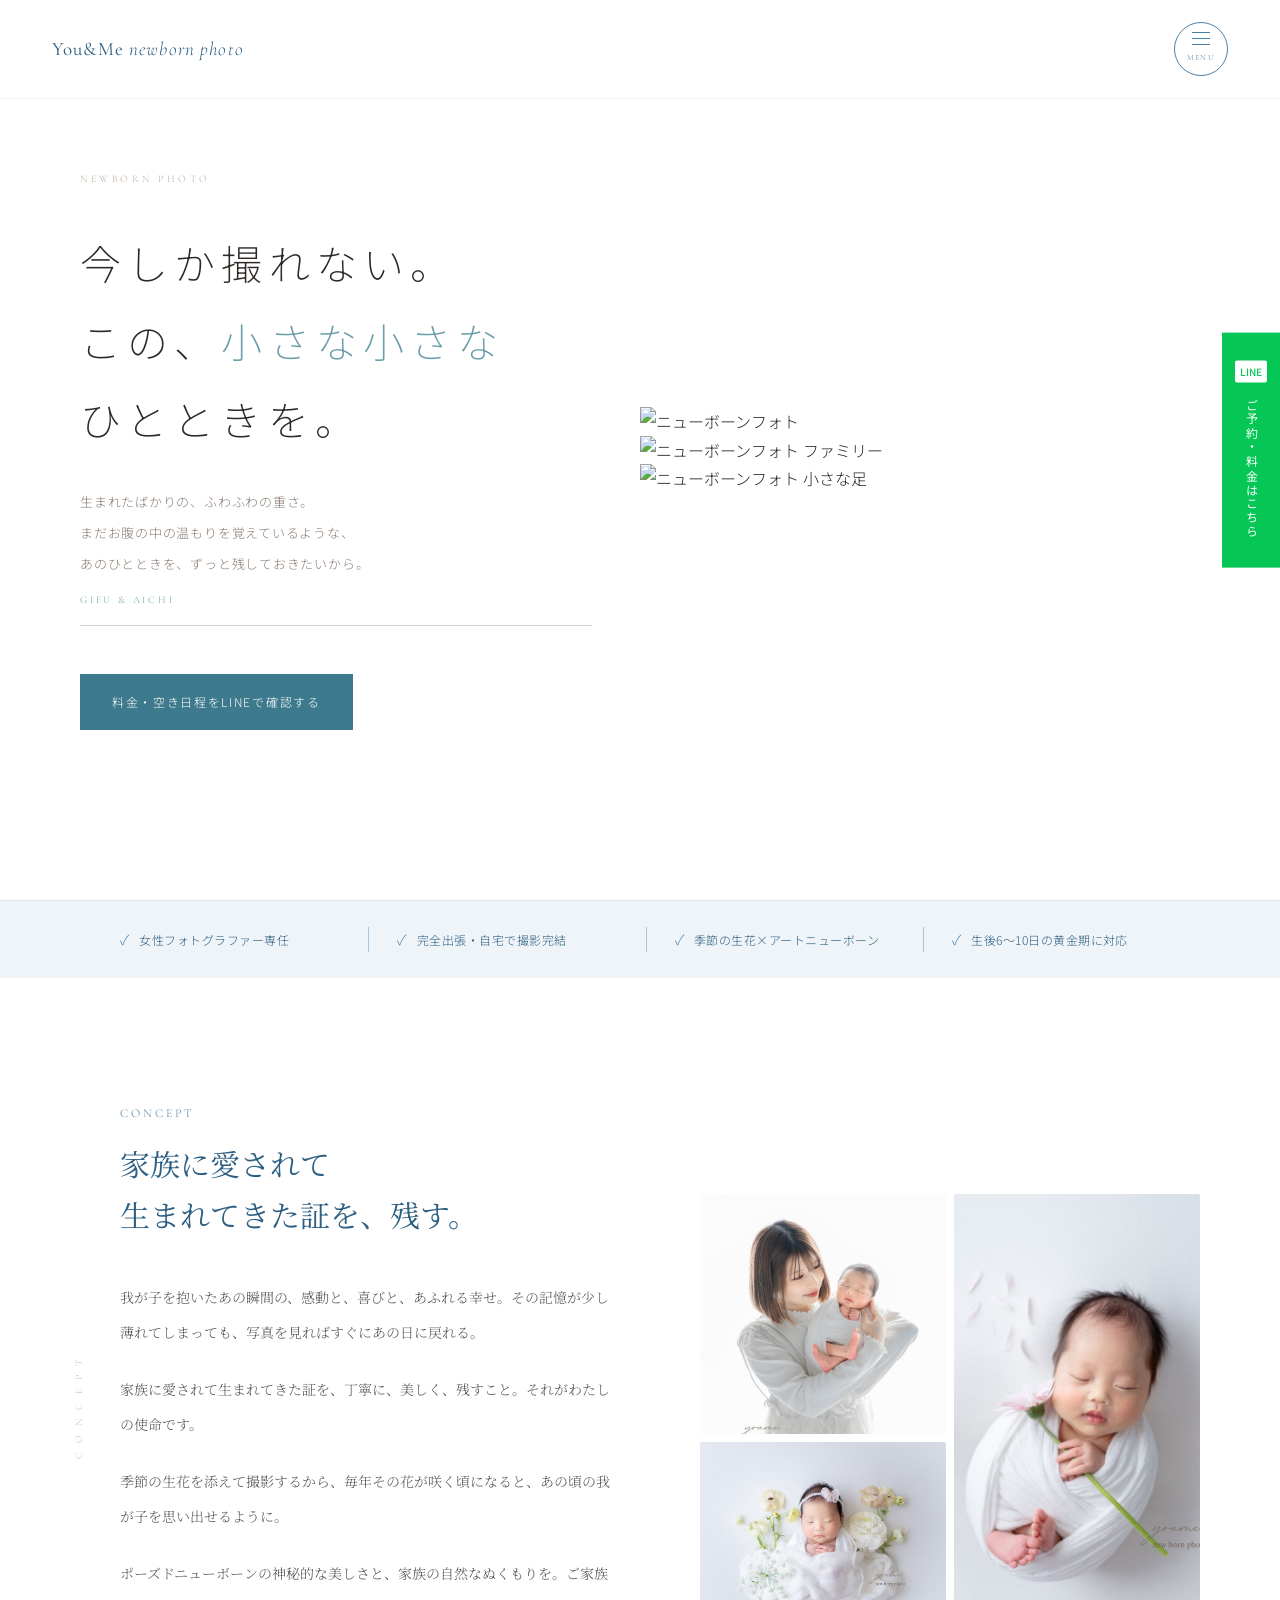
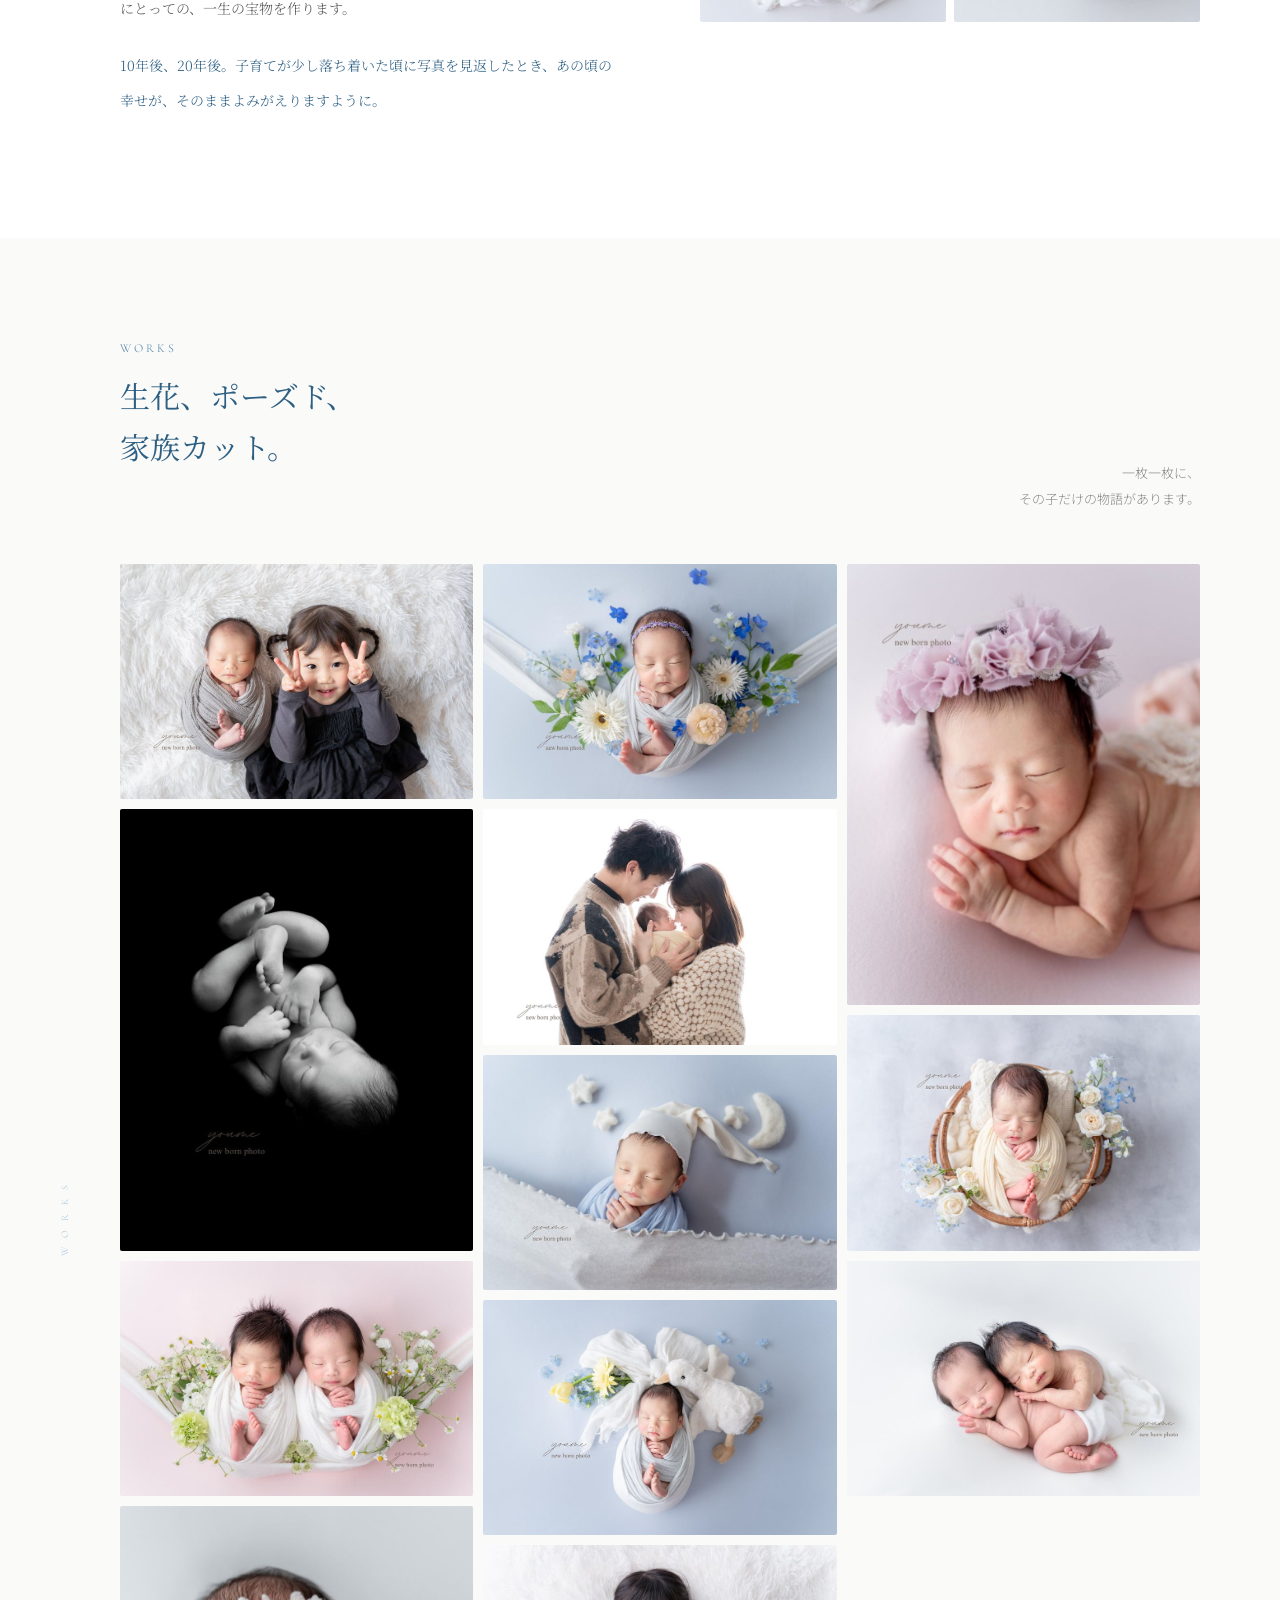
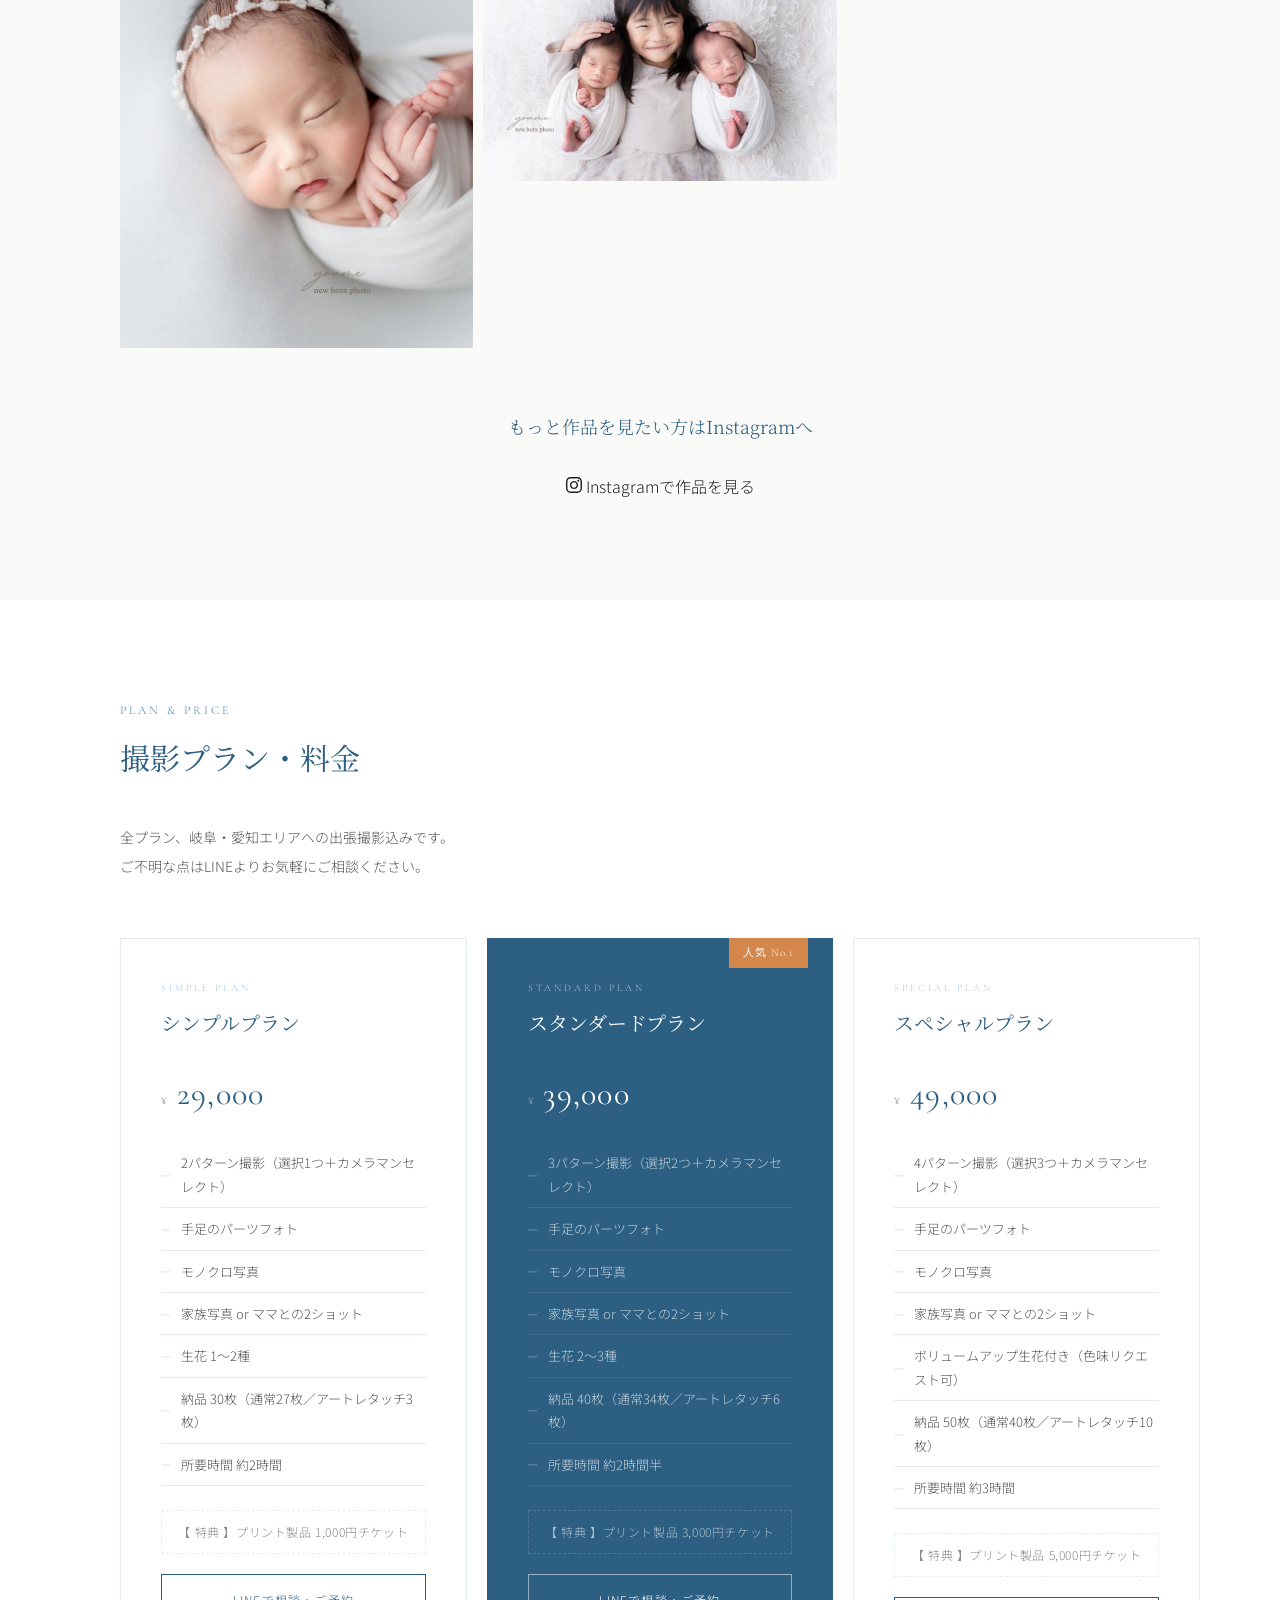
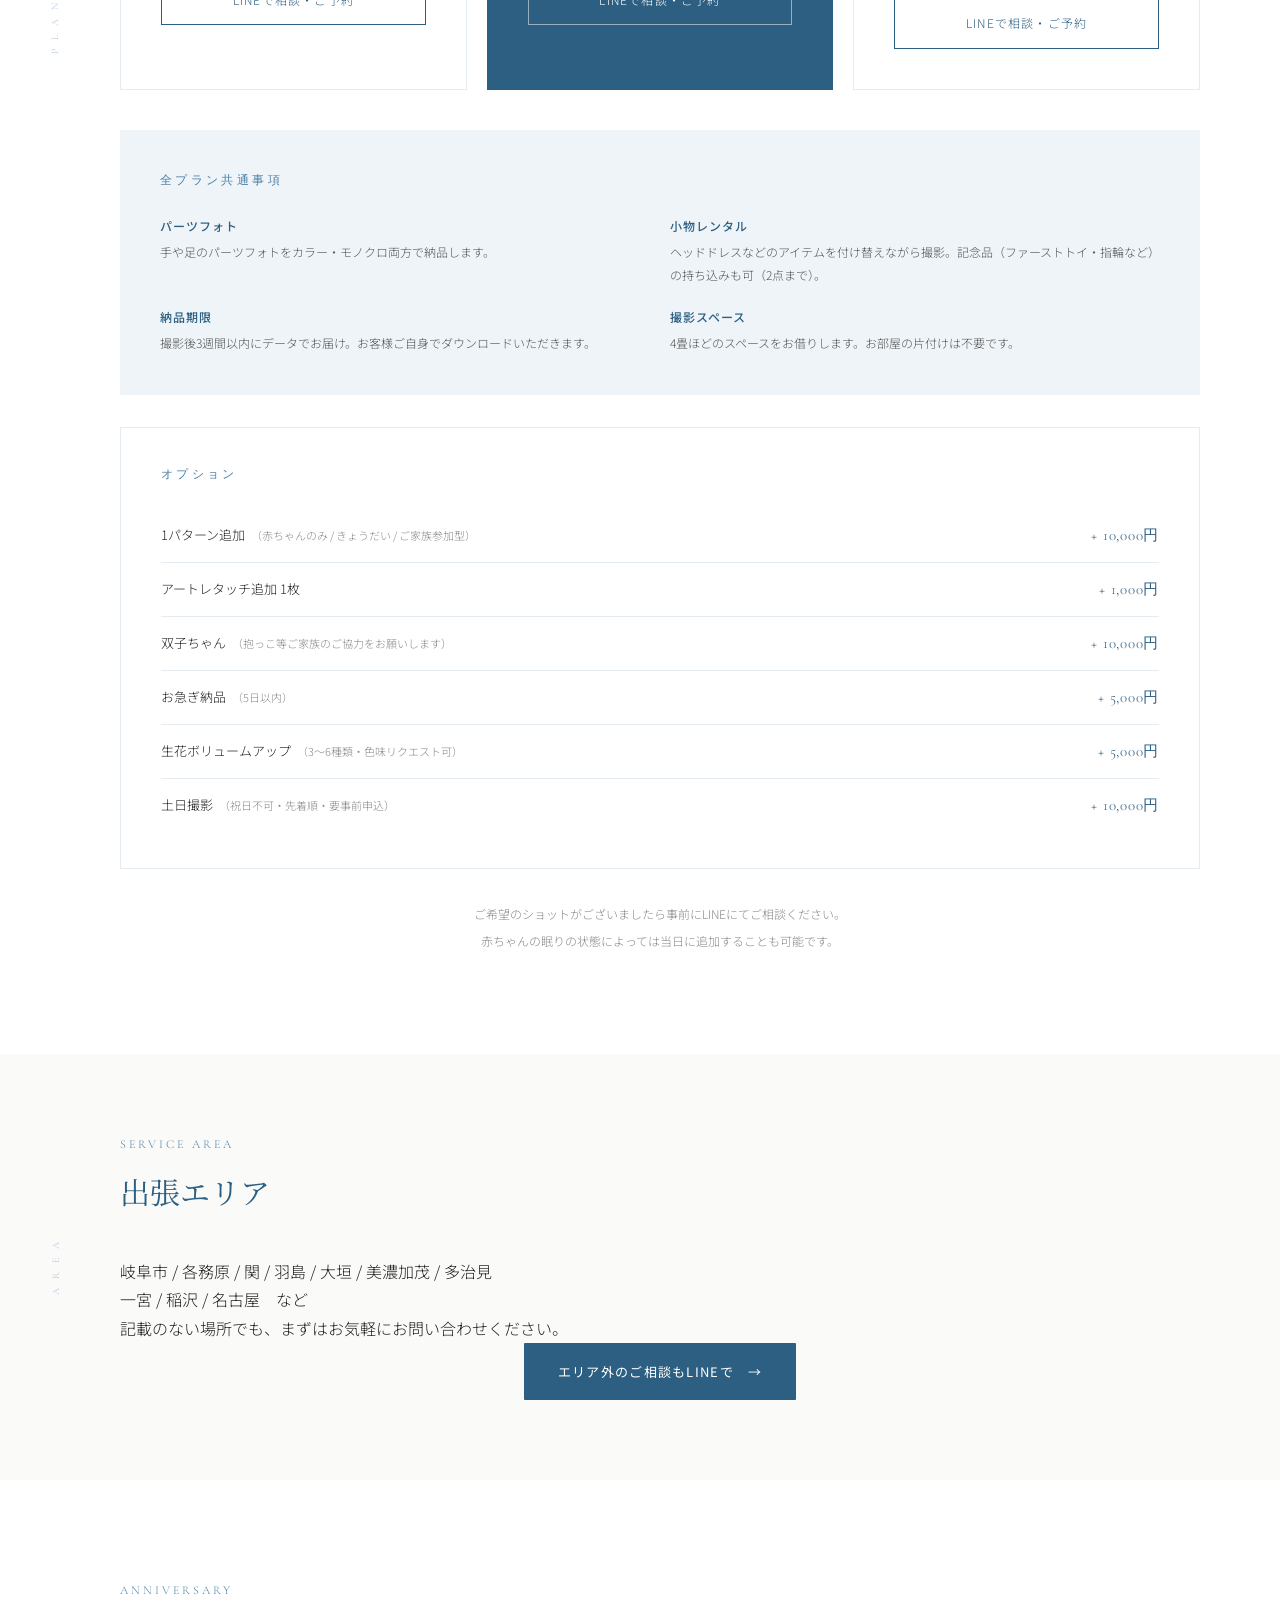
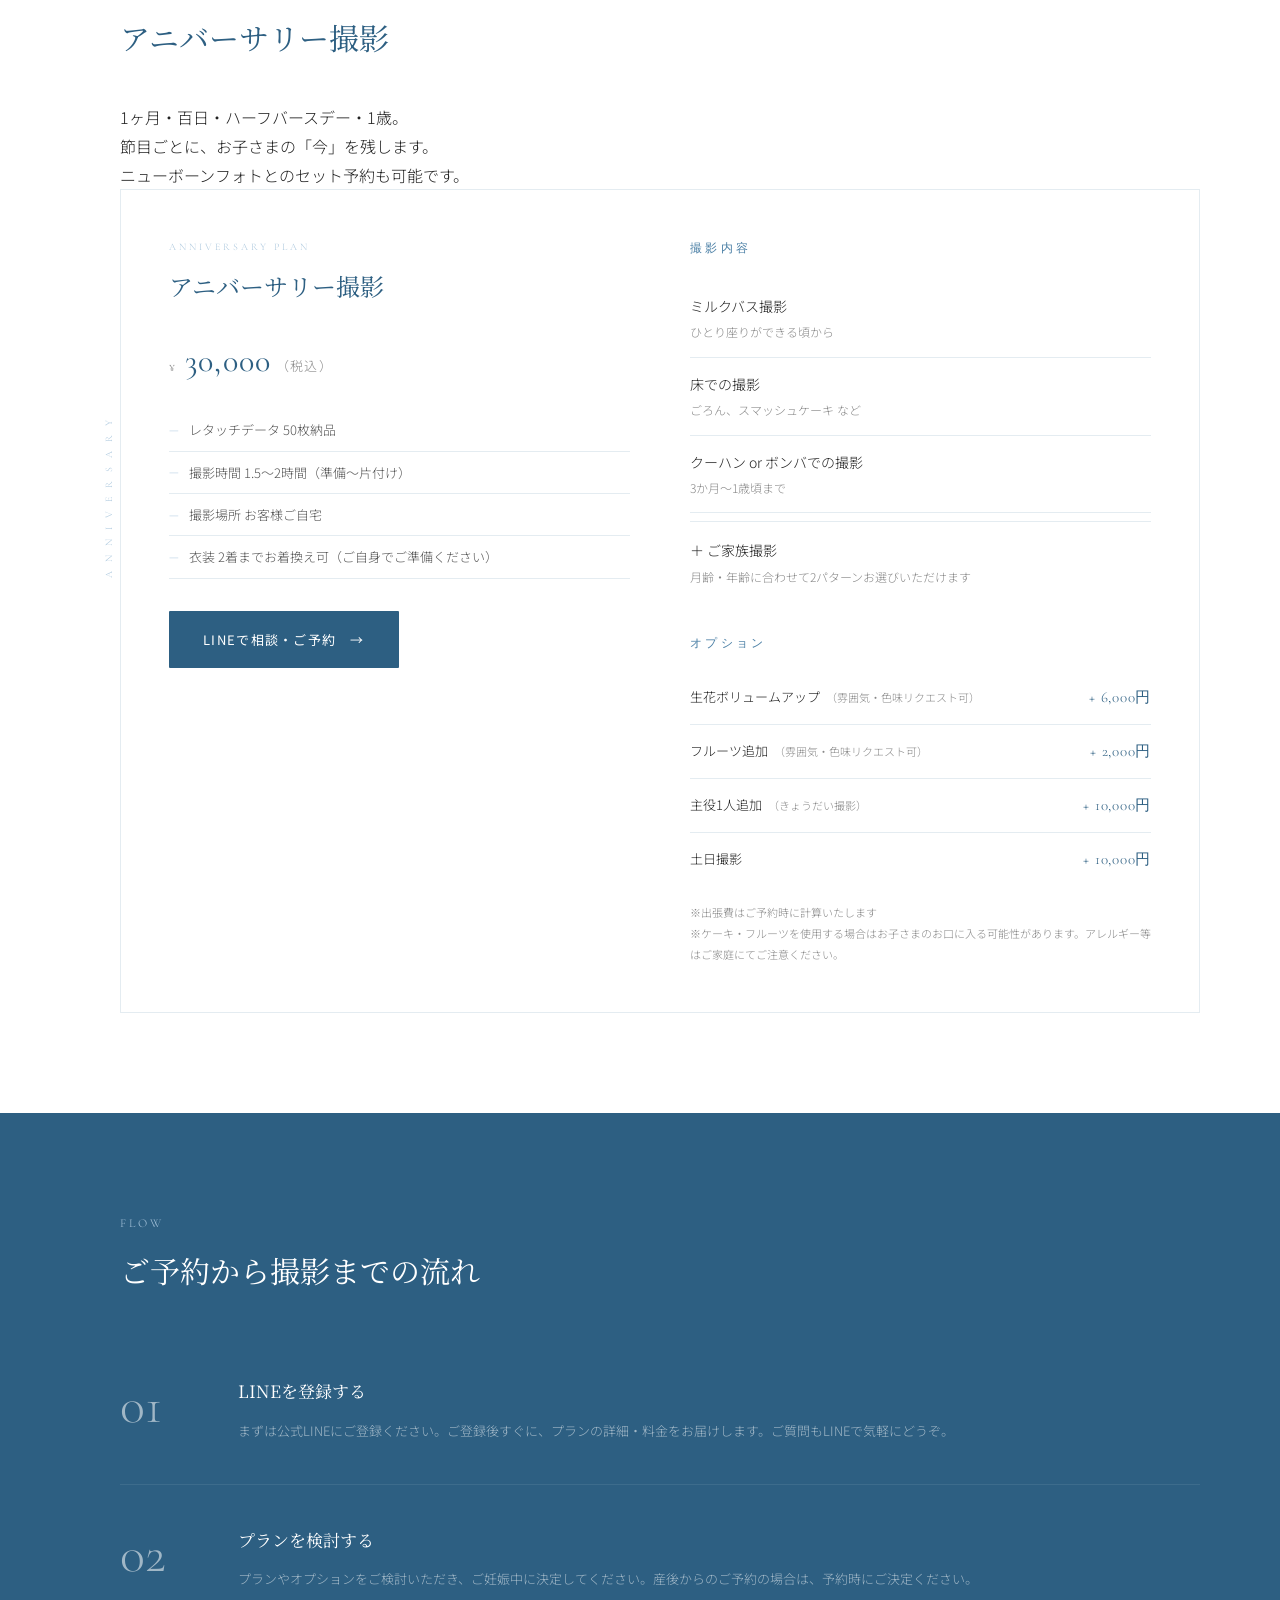
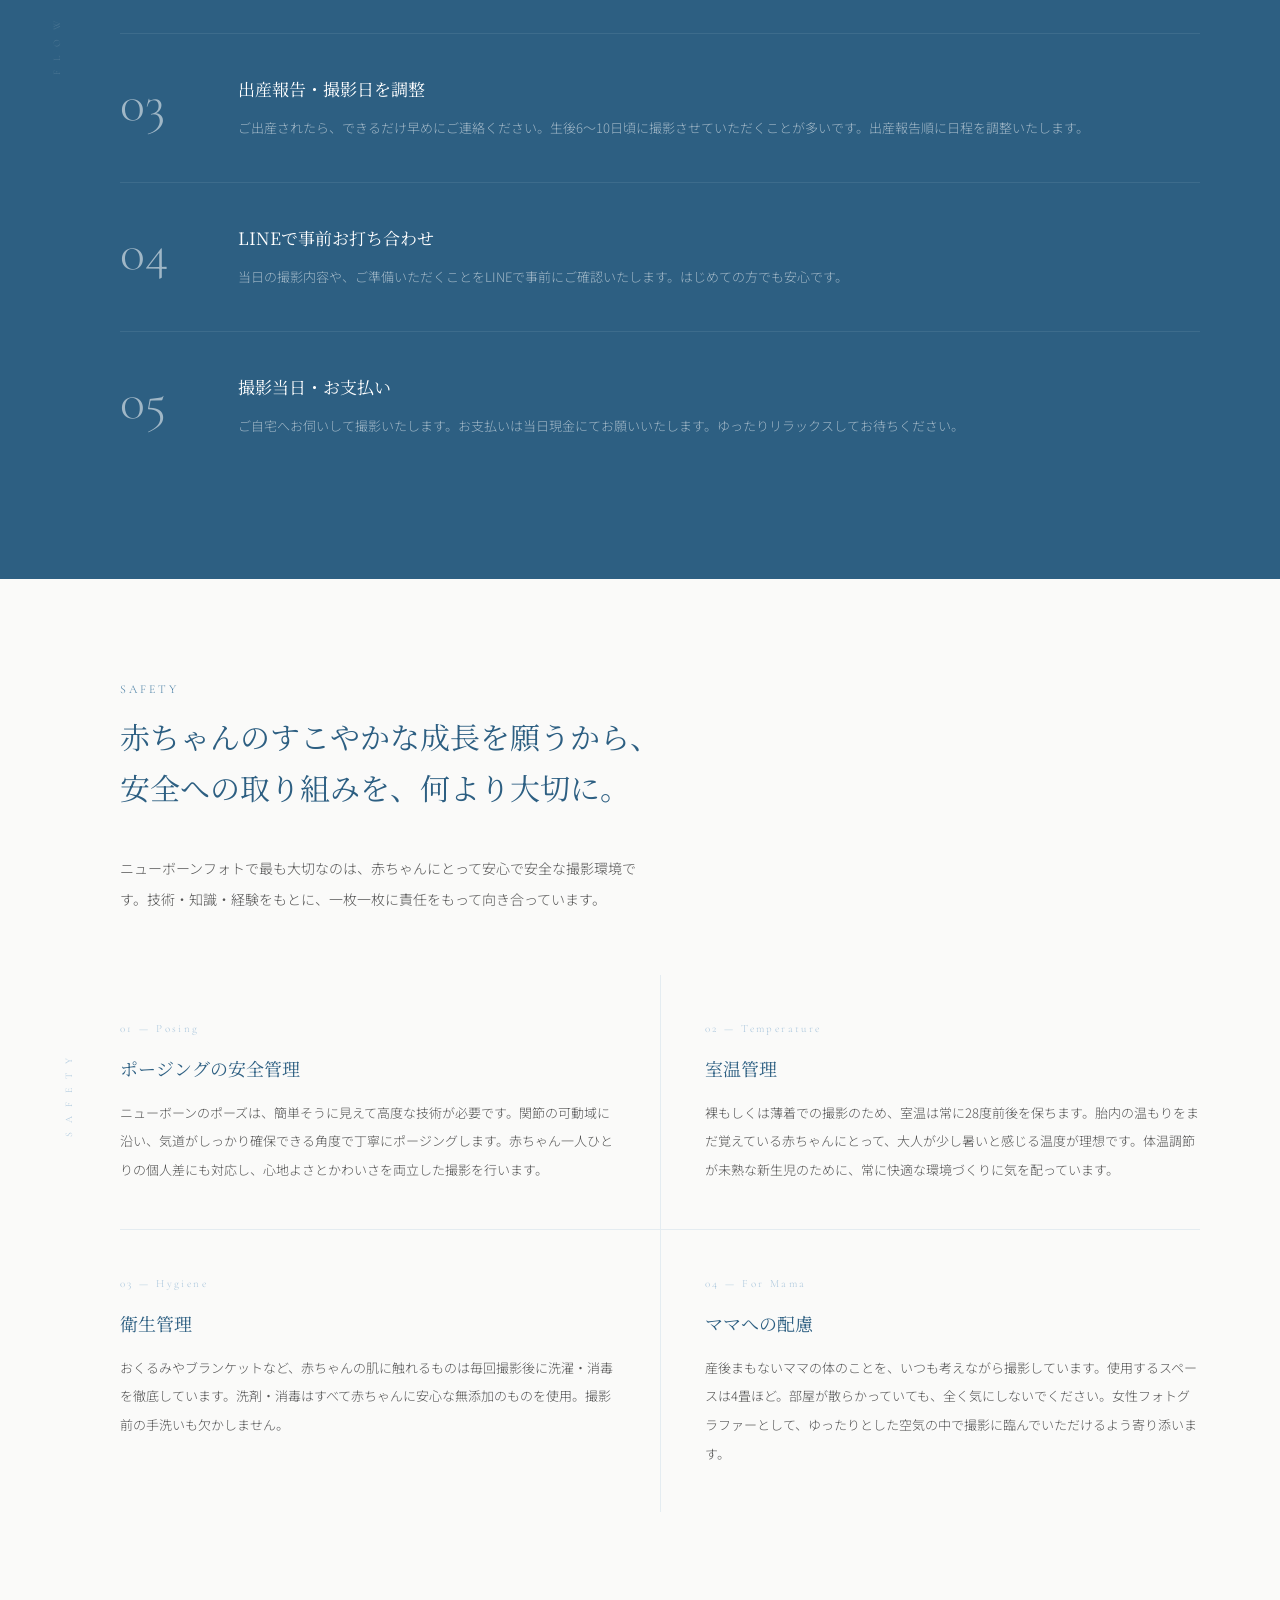
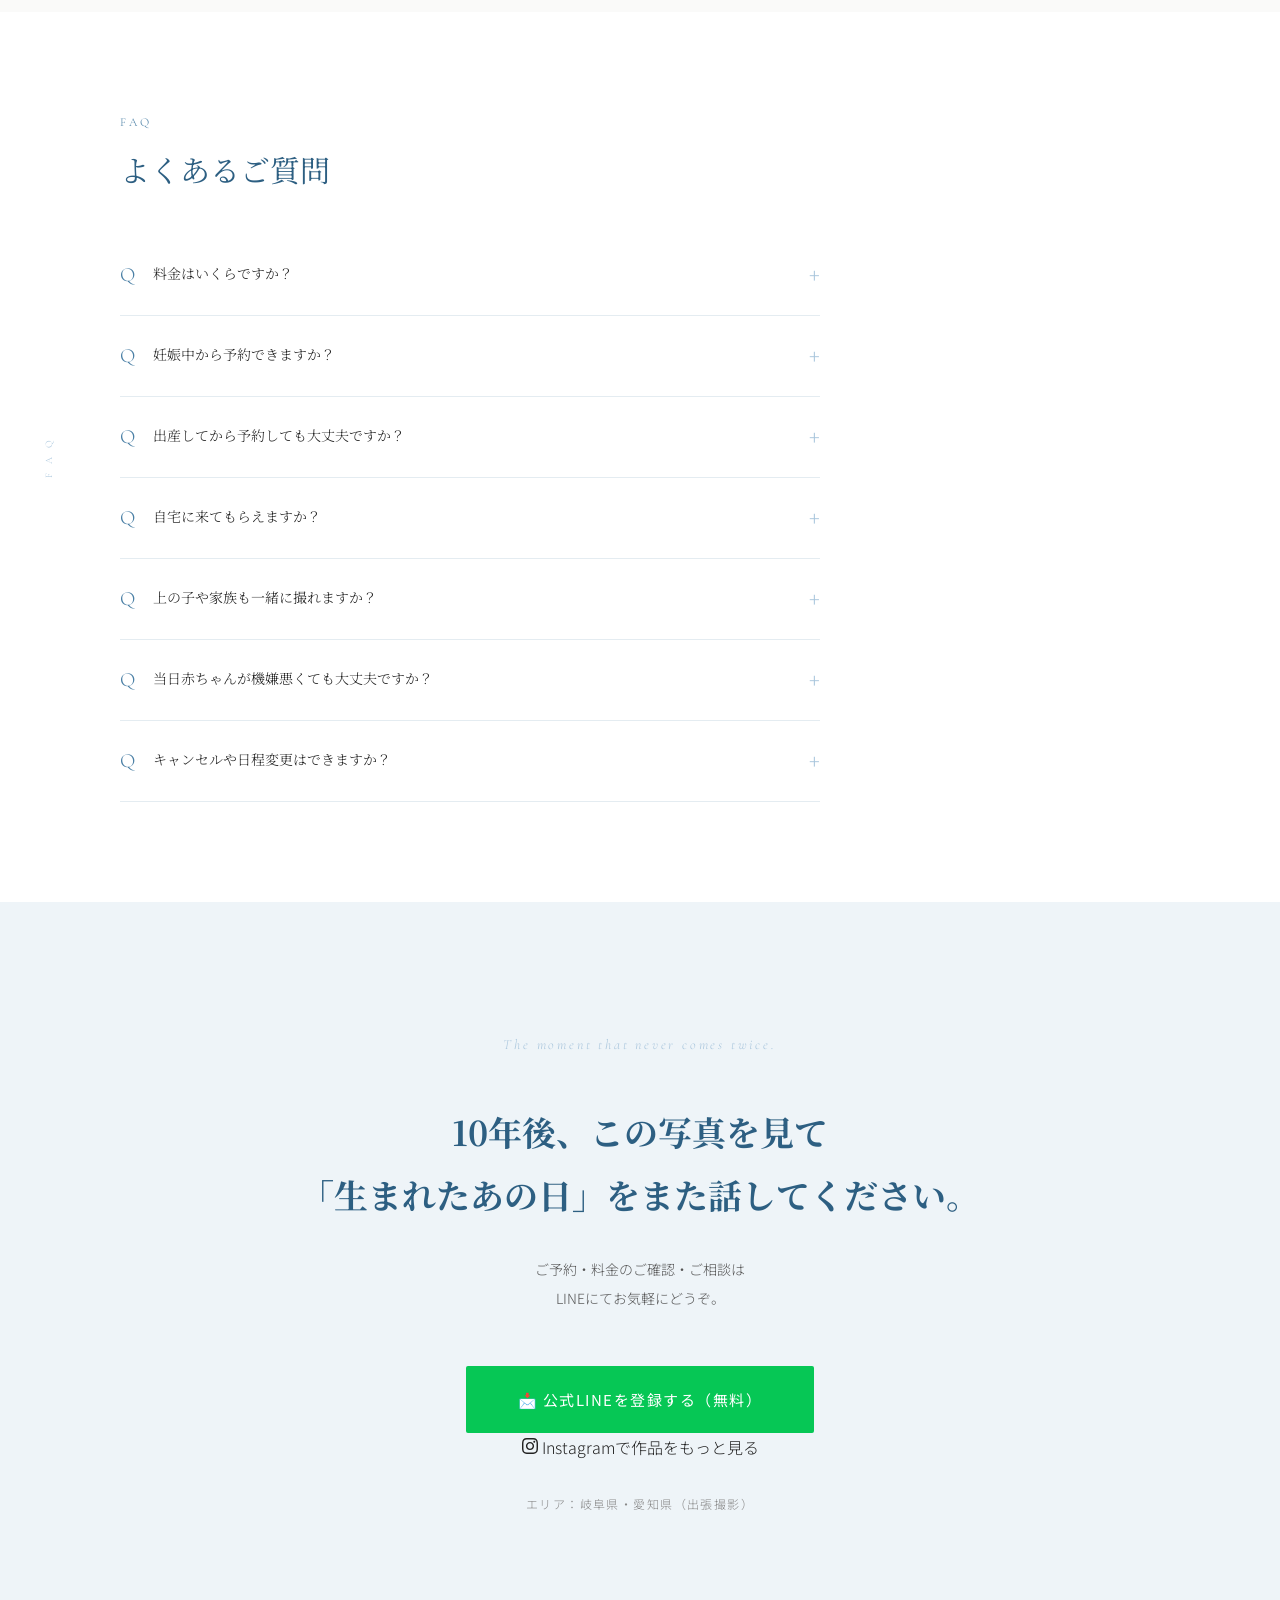
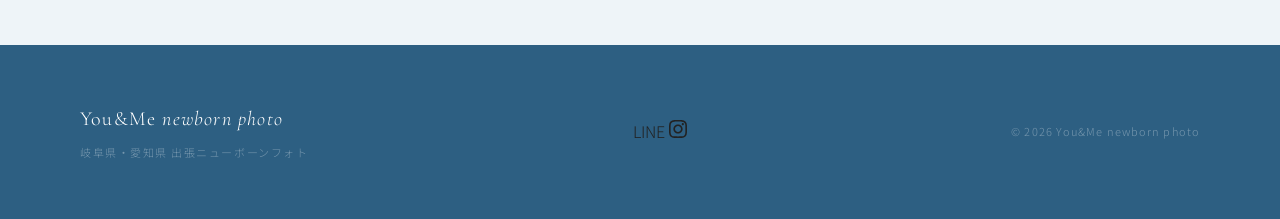
==== commit bed7da3a: "Update index.html" ====
--- a/youme/index.html
+++ b/youme/index.html
@@ -3,11 +3,10 @@
 <head>
   <meta charset="UTF-8">
   <meta name="viewport" content="width=device-width, initial-scale=1.0">
-  <title>youme new born photo | 岐阜・愛知 出張ニューボーンフォト撮影</title>
+  <title>You&Me newborn photo | 岐阜・愛知 出張ニューボーンフォト撮影</title>
   <link rel="preconnect" href="https://fonts.googleapis.com">
   <link rel="preconnect" href="https://fonts.gstatic.com" crossorigin>
   <link href="https://fonts.googleapis.com/css2?family=Cormorant+Garamond:ital,wght@0,300;0,400;0,500;1,300;1,400&family=Noto+Sans+JP:wght@300;400;500&family=Noto+Serif+JP:wght@300;400;500&display=swap" rel="stylesheet">
-
   <link rel="stylesheet" href="style.css">
 </head>
 <body>
@@ -39,7 +38,7 @@
 
 <!-- Header -->
 <header>
-  <div class="logo">youme <em>new born photo</em></div>
+  <div class="logo">You&amp;Me <em>newborn photo</em></div>
   <div class="menu-btn" onclick="openMenu()">
     <div class="menu-line"></div>
     <div class="menu-line"></div>
@@ -57,12 +56,15 @@
     <p class="hero-area">Gifu &amp; Aichi</p>
     <a href="https://lin.ee/pl6aaVW" class="hero-cta">料金・空き日程をLINEで確認する</a>
   </div>
-  <div class="hero-collage">
-    <div class="deco-text">The moment that will never come back again</div>
-    <div class="deco-line"></div>
-    <div class="photo photo-back"><img src="images/hero-blue.jpg" alt="ニューボーンフォト"></div>
-    <div class="photo photo-main"><img src="images/hero-family.jpg" alt="ニューボーンフォト ファミリー"></div>
-    <div class="photo photo-front"><img src="images/hero-feet.jpg" alt="ニューボーンフォト 小さな足"></div>
+  <div class="hero-slideshow">
+    <div class="slide active"><img src="images/hero-blue.jpg" alt="ニューボーンフォト"></div>
+    <div class="slide"><img src="images/hero-family.jpg" alt="ニューボーンフォト ファミリー"></div>
+    <div class="slide"><img src="images/hero-feet.jpg" alt="ニューボーンフォト 小さな足"></div>
+    <div class="slide-dots">
+      <span class="dot active" onclick="goSlide(0)"></span>
+      <span class="dot" onclick="goSlide(1)"></span>
+      <span class="dot" onclick="goSlide(2)"></span>
+    </div>
   </div>
 </section>
 
@@ -77,7 +79,6 @@
 <!-- ===== CONCEPT ===== -->
 <section id="concept">
   <div class="section-label">C o n c e p t</div>
-
   <div class="concept-text fi">
     <div class="sec-en">Concept</div>
     <div class="sec-ja">家族に愛されて<br>生まれてきた証を、残す。</div>
@@ -87,7 +88,6 @@
     <p>ポーズドニューボーンの神秘的な美しさと、家族の自然なぬくもりを。ご家族にとっての、一生の宝物を作ります。</p>
     <p>10年後、20年後。子育てが少し落ち着いた頃に写真を見返したとき、あの頃の幸せが、そのままよみがえりますように。</p>
   </div>
-
   <div class="concept-photos fi d1">
     <div class="cp cp1"><img src="images/img-03.jpg" alt="" style="width:100%;height:100%;object-fit:cover;"></div>
     <div class="cp cp2"><img src="images/img-04.jpg" alt="" style="width:100%;height:100%;object-fit:cover;"></div>
@@ -98,7 +98,6 @@
 <!-- ===== PORTFOLIO ===== -->
 <section id="portfolio">
   <div class="section-label">W o r k s</div>
-
   <div class="portfolio-hd fi">
     <div>
       <div class="sec-en">Works</div>
@@ -106,7 +105,6 @@
     </div>
     <p class="portfolio-sub">一枚一枚に、<br>その子だけの物語があります。</p>
   </div>
-
   <div class="masonry fi">
     <div class="mi"><img src="images/img-06.jpg" alt="youme new born photo" style="width:100%;display:block;" loading="lazy"></div>
     <div class="mi"><img src="images/img-07.jpg" alt="youme new born photo" style="width:100%;display:block;" loading="lazy"></div>
@@ -121,11 +119,12 @@
     <div class="mi"><img src="images/img-16.jpg" alt="youme new born photo" style="width:100%;display:block;" loading="lazy"></div>
     <div class="mi"><img src="images/img-17.jpg" alt="youme new born photo" style="width:100%;display:block;" loading="lazy"></div>
   </div>
-
+  <!-- ポートフォリオ下はInstagramへ誘導 -->
   <div class="portfolio-cta fi">
-    <p>「うちの子も、こんな写真が撮りたい」<br>そう思ったら、まず気軽にご相談ください。</p>
-    <a href="https://lin.ee/pl6aaVW" class="btn-main" target="_blank" rel="noopener" style="margin: 0 auto;">
-      無料で相談してみる（LINE） <span>→</span>
+    <p>もっと作品を見たい方はInstagramへ</p>
+    <a href="https://www.instagram.com/youme_newbornphoto" class="btn-insta" target="_blank" rel="noopener">
+      <svg width="16" height="16" viewBox="0 0 24 24" fill="currentColor"><path d="M12 2.163c3.204 0 3.584.012 4.85.07 3.252.148 4.771 1.691 4.919 4.919.058 1.265.069 1.645.069 4.849 0 3.205-.012 3.584-.069 4.849-.149 3.225-1.664 4.771-4.919 4.919-1.266.058-1.644.07-4.85.07-3.204 0-3.584-.012-4.849-.07-3.26-.149-4.771-1.699-4.919-4.92-.058-1.265-.07-1.644-.07-4.849 0-3.204.013-3.583.07-4.849.149-3.227 1.664-4.771 4.919-4.919 1.266-.057 1.645-.069 4.849-.069zm0-2.163c-3.259 0-3.667.014-4.947.072-4.358.2-6.78 2.618-6.98 6.98-.059 1.281-.073 1.689-.073 4.948 0 3.259.014 3.668.072 4.948.2 4.358 2.618 6.78 6.98 6.98 1.281.058 1.689.072 4.948.072 3.259 0 3.668-.014 4.948-.072 4.354-.2 6.782-2.618 6.979-6.98.059-1.28.073-1.689.073-4.948 0-3.259-.014-3.667-.072-4.947-.196-4.354-2.617-6.78-6.979-6.98-1.281-.059-1.69-.073-4.949-.073zm0 5.838c-3.403 0-6.162 2.759-6.162 6.162s2.759 6.163 6.162 6.163 6.162-2.759 6.162-6.163c0-3.403-2.759-6.162-6.162-6.162zm0 10.162c-2.209 0-4-1.79-4-4 0-2.209 1.791-4 4-4s4 1.791 4 4c0 2.21-1.791 4-4 4zm6.406-11.845c-.796 0-1.441.645-1.441 1.44s.645 1.44 1.441 1.44c.795 0 1.439-.645 1.439-1.44s-.644-1.44-1.439-1.44z"/></svg>
+      Instagramで作品を見る
     </a>
   </div>
 </section>
@@ -133,7 +132,6 @@
 <!-- ===== PLAN ===== -->
 <section id="plan">
   <div class="section-label">P l a n</div>
-
   <div class="fi">
     <div class="sec-en">Plan &amp; Price</div>
     <div class="sec-ja">撮影プラン・料金</div>
@@ -142,11 +140,7 @@
     全プラン、岐阜・愛知エリアへの出張撮影込みです。<br>
     ご不明な点はLINEよりお気軽にご相談ください。
   </p>
-
-  <!-- 3プランカード -->
   <div class="plan-cards fi">
-
-    <!-- シンプルプラン -->
     <div class="plan-card">
       <div class="plan-card-en">Simple Plan</div>
       <div class="plan-card-title">シンプルプラン</div>
@@ -163,8 +157,6 @@
       <div class="plan-tokuten">【 特典 】プリント製品 1,000円チケット</div>
       <a href="https://lin.ee/pl6aaVW" class="btn-outline" target="_blank" rel="noopener">LINEで相談・ご予約</a>
     </div>
-
-    <!-- スタンダードプラン -->
     <div class="plan-card plan-card--featured">
       <div class="plan-badge">人気 No.1</div>
       <div class="plan-card-en">Standard Plan</div>
@@ -182,8 +174,6 @@
       <div class="plan-tokuten">【 特典 】プリント製品 3,000円チケット</div>
       <a href="https://lin.ee/pl6aaVW" class="btn-outline btn-outline--white" target="_blank" rel="noopener">LINEで相談・ご予約</a>
     </div>
-
-    <!-- スペシャルプラン -->
     <div class="plan-card">
       <div class="plan-card-en">Special Plan</div>
       <div class="plan-card-title">スペシャルプラン</div>
@@ -201,8 +191,6 @@
       <a href="https://lin.ee/pl6aaVW" class="btn-outline" target="_blank" rel="noopener">LINEで相談・ご予約</a>
     </div>
   </div>
-
-  <!-- 全プラン共通 -->
   <div class="plan-common fi">
     <div class="plan-common-title">全プラン共通事項</div>
     <div class="plan-common-grid">
@@ -224,8 +212,6 @@
       </div>
     </div>
   </div>
-
-  <!-- オプション -->
   <div class="plan-option-section fi">
     <div class="plan-common-title">オプション</div>
     <div class="option-table">
@@ -255,69 +241,59 @@
       </div>
     </div>
   </div>
-
   <p class="plan-note fi">
     ご希望のショットがございましたら事前にLINEにてご相談ください。<br>
     赤ちゃんの眠りの状態によっては当日に追加することも可能です。
   </p>
 </section>
 
-
-
 <!-- ===== AREA ===== -->
-<section id="area" style="background: var(--bg-off); padding: 80px 80px 80px 120px;">
+<section id="area">
   <div class="section-label">A r e a</div>
   <div class="fi">
     <div class="sec-en">Service Area</div>
     <div class="sec-ja">出張エリア</div>
   </div>
-  <p style="font-size: 15px; color: var(--blue-dark); font-family: 'Noto Serif JP', serif; line-height: 2.2; margin-bottom: 16px;" class="fi">
+  <p class="area-cities fi">
     岐阜市 / 各務原 / 関 / 羽島 / 大垣 / 美濃加茂 / 多治見<br>
     一宮 / 稲沢 / 名古屋　など
   </p>
-  <p style="font-size: 13px; color: var(--text-light); margin-bottom: 40px;" class="fi">
-    記載のない場所でも、まずはお気軽にお問い合わせください。
-  </p>
-  <div class="fi" style="text-align: center;">
-    <a href="https://lin.ee/pl6aaVW" class="btn-main" target="_blank" rel="noopener" style="margin: 0 auto;">
-      エリア外のご相談もLINEで → <span></span>
+  <p class="area-note fi">記載のない場所でも、まずはお気軽にお問い合わせください。</p>
+  <div class="fi" style="text-align:center;">
+    <a href="https://lin.ee/pl6aaVW" class="btn-main" target="_blank" rel="noopener" style="margin:0 auto;">
+      エリア外のご相談もLINEで <span>→</span>
     </a>
   </div>
 </section>
 
 <!-- ===== ANNIVERSARY ===== -->
-<section id="anniversary" style="padding: 100px 80px 100px 120px; background: var(--bg);">
+<section id="anniversary">
   <div class="section-label">A n n i v e r s a r y</div>
-
   <div class="fi">
     <div class="sec-en">Anniversary</div>
     <div class="sec-ja">アニバーサリー撮影</div>
   </div>
-  <p style="font-size:14px; color:var(--text-mid); line-height:2.1; max-width:520px; margin-bottom:56px;" class="fi">
+  <p class="anniv-lead fi">
     1ヶ月・百日・ハーフバースデー・1歳。<br>
     節目ごとに、お子さまの「今」を残します。<br>
     ニューボーンフォトとのセット予約も可能です。
   </p>
-
   <div class="anniv-wrap fi">
-    <!-- 料金カード -->
     <div class="anniv-card">
       <div class="anniv-price-block">
         <div class="plan-card-en">Anniversary Plan</div>
         <div class="plan-card-title" style="font-size:24px;">アニバーサリー撮影</div>
-        <div class="plan-price">¥ <span>30,000</span> <small style="font-size:13px; font-family:'Noto Sans JP',sans-serif; color:var(--text-light);">（税込）</small></div>
+        <div class="plan-price">¥ <span>30,000</span> <small style="font-size:13px;font-family:'Noto Sans JP',sans-serif;color:var(--text-light);">（税込）</small></div>
         <ul class="plan-items">
           <li>レタッチデータ 50枚納品</li>
           <li>撮影時間 1.5〜2時間（準備〜片付け）</li>
           <li>撮影場所 お客様ご自宅</li>
           <li>衣装 2着までお着換え可（ご自身でご準備ください）</li>
         </ul>
-        <a href="https://lin.ee/pl6aaVW" class="btn-main" target="_blank" rel="noopener" style="margin-top:8px; display:inline-flex;">
+        <a href="https://lin.ee/pl6aaVW" class="btn-main" target="_blank" rel="noopener" style="margin-top:8px;display:inline-flex;">
           LINEで相談・ご予約 <span>→</span>
         </a>
       </div>
-
-      <!-- 撮影内容 -->
       <div class="anniv-content-block">
         <div class="plan-common-title" style="margin-bottom:20px;">撮影内容</div>
         <div class="anniv-content-list">
@@ -333,13 +309,12 @@
             <div class="anniv-content-name">クーハン or ボンバでの撮影</div>
             <div class="anniv-content-note">3か月〜1歳頃まで</div>
           </div>
-          <div class="anniv-content-item" style="border-top: 1px solid var(--border); margin-top:8px; padding-top:16px;">
+          <div class="anniv-content-item" style="border-top:1px solid var(--border);margin-top:8px;padding-top:16px;">
             <div class="anniv-content-name">＋ ご家族撮影</div>
             <div class="anniv-content-note">月齢・年齢に合わせて2パターンお選びいただけます</div>
           </div>
         </div>
-
-        <div class="plan-common-title" style="margin-top:32px; margin-bottom:16px;">オプション</div>
+        <div class="plan-common-title" style="margin-top:32px;margin-bottom:16px;">オプション</div>
         <div class="option-table">
           <div class="opt-row">
             <div class="opt-name">生花ボリュームアップ<span class="opt-note">（雰囲気・色味リクエスト可）</span></div>
@@ -358,7 +333,7 @@
             <div class="opt-price">+ 10,000円</div>
           </div>
         </div>
-        <p style="font-size:11px; color:var(--text-light); margin-top:16px; line-height:1.9;">
+        <p style="font-size:11px;color:var(--text-light);margin-top:16px;line-height:1.9;">
           ※出張費はご予約時に計算いたします<br>
           ※ケーキ・フルーツを使用する場合はお子さまのお口に入る可能性があります。アレルギー等はご家庭にてご注意ください。
         </p>
@@ -370,19 +345,16 @@
 <!-- ===== FLOW ===== -->
 <section id="flow">
   <div class="section-label">F l o w</div>
-
   <div class="fi">
     <div class="sec-en">Flow</div>
     <div class="sec-ja">ご予約から撮影までの流れ</div>
   </div>
-
   <div class="flow-steps">
     <div class="flow-step fi">
       <div class="flow-num">01</div>
       <div>
         <div class="flow-title">LINEを登録する</div>
         <div class="flow-body">まずは公式LINEにご登録ください。ご登録後すぐに、プランの詳細・料金をお届けします。ご質問もLINEで気軽にどうぞ。</div>
-        <div class="flow-link"><a href="https://lin.ee/pl6aaVW" target="_blank" rel="noopener">まずはLINEを登録する →</a></div>
       </div>
     </div>
     <div class="flow-step fi">
@@ -419,7 +391,6 @@
 <!-- ===== SAFETY ===== -->
 <section id="safety">
   <div class="section-label">S a f e t y</div>
-
   <div class="fi">
     <div class="sec-en">Safety</div>
     <div class="sec-ja">赤ちゃんのすこやかな成長を願うから、<br>安全への取り組みを、何より大切に。</div>
@@ -427,7 +398,6 @@
   <p class="safety-lead fi">
     ニューボーンフォトで最も大切なのは、赤ちゃんにとって安心で安全な撮影環境です。技術・知識・経験をもとに、一枚一枚に責任をもって向き合っています。
   </p>
-
   <div class="safety-grid fi">
     <div class="si">
       <div class="si-num">01 — Posing</div>
@@ -455,12 +425,10 @@
 <!-- ===== FAQ ===== -->
 <section id="faq">
   <div class="section-label">F A Q</div>
-
   <div class="fi">
     <div class="sec-en">FAQ</div>
     <div class="sec-ja">よくあるご質問</div>
   </div>
-
   <div class="faq-wrap fi">
     <div class="faq-item">
       <div class="faq-q" onclick="toggleFaq(this)">
@@ -469,8 +437,7 @@
         <span class="faq-icon">+</span>
       </div>
       <div class="faq-a">
-        <p class="faq-atext">公式LINEにてプランに合わせた料金をご案内しています。まずはご登録のうえ、お気軽にお問い合わせください。</p>
-        <a href="https://lin.ee/pl6aaVW" class="faq-alink" target="_blank" rel="noopener">LINEで料金を確認する →</a>
+        <p class="faq-atext">シンプル29,000円・スタンダード39,000円・スペシャル49,000円の3プランをご用意しています。詳細は上記プランセクション、またはLINEにてご案内しています。</p>
       </div>
     </div>
     <div class="faq-item">
@@ -531,7 +498,6 @@
       </div>
       <div class="faq-a">
         <p class="faq-atext">赤ちゃんやママの体調優先です。詳しくはLINEにてご確認ください。</p>
-        <a href="https://lin.ee/pl6aaVW" class="faq-alink" target="_blank" rel="noopener">LINEで確認する →</a>
       </div>
     </div>
   </div>
@@ -545,23 +511,34 @@
     「生まれたあの日」をまた話してください。
   </h2>
   <p class="fc-sub fi d2">
-    ご予約・料金のご確認・ご相談、<br>
-    すべてLINEにてお気軽にどうぞ。<br>
-    登録後すぐにプラン詳細をお届けします。
+    ご予約・料金のご確認・ご相談は<br>
+    LINEにてお気軽にどうぞ。
   </p>
   <a href="https://lin.ee/pl6aaVW" class="btn-line fi d3" target="_blank" rel="noopener">
     📩 公式LINEを登録する（無料）
   </a>
+  <div class="fc-insta fi">
+    <a href="https://www.instagram.com/youme_newbornphoto" target="_blank" rel="noopener">
+      <svg width="16" height="16" viewBox="0 0 24 24" fill="currentColor"><path d="M12 2.163c3.204 0 3.584.012 4.85.07 3.252.148 4.771 1.691 4.919 4.919.058 1.265.069 1.645.069 4.849 0 3.205-.012 3.584-.069 4.849-.149 3.225-1.664 4.771-4.919 4.919-1.266.058-1.644.07-4.85.07-3.204 0-3.584-.012-4.849-.07-3.26-.149-4.771-1.699-4.919-4.92-.058-1.265-.07-1.644-.07-4.849 0-3.204.013-3.583.07-4.849.149-3.227 1.664-4.771 4.919-4.919 1.266-.057 1.645-.069 4.849-.069zm0-2.163c-3.259 0-3.667.014-4.947.072-4.358.2-6.78 2.618-6.98 6.98-.059 1.281-.073 1.689-.073 4.948 0 3.259.014 3.668.072 4.948.2 4.358 2.618 6.78 6.98 6.98 1.281.058 1.689.072 4.948.072 3.259 0 3.668-.014 4.948-.072 4.354-.2 6.782-2.618 6.979-6.98.059-1.28.073-1.689.073-4.948 0-3.259-.014-3.667-.072-4.947-.196-4.354-2.617-6.78-6.979-6.98-1.281-.059-1.69-.073-4.949-.073zm0 5.838c-3.403 0-6.162 2.759-6.162 6.162s2.759 6.163 6.162 6.163 6.162-2.759 6.162-6.163c0-3.403-2.759-6.162-6.162-6.162zm0 10.162c-2.209 0-4-1.79-4-4 0-2.209 1.791-4 4-4s4 1.791 4 4c0 2.21-1.791 4-4 4zm6.406-11.845c-.796 0-1.441.645-1.441 1.44s.645 1.44 1.441 1.44c.795 0 1.439-.645 1.439-1.44s-.644-1.44-1.439-1.44z"/></svg>
+      Instagramで作品をもっと見る
+    </a>
+  </div>
   <p class="fc-area fi">エリア：岐阜県・愛知県（出張撮影）</p>
 </section>
 
 <!-- ===== FOOTER ===== -->
 <footer>
   <div>
-    <div class="ft-logo">youme <em>new born photo</em></div>
+    <div class="ft-logo">You&amp;Me <em>newborn photo</em></div>
     <div class="ft-sub">岐阜県・愛知県 出張ニューボーンフォト</div>
   </div>
-  <div class="ft-copy">© 2026 youme new born photo</div>
+  <div class="ft-sns">
+    <a href="https://lin.ee/pl6aaVW" class="ft-sns-link ft-line" target="_blank" rel="noopener">LINE</a>
+    <a href="https://www.instagram.com/youme_newbornphoto" class="ft-sns-link ft-ig" target="_blank" rel="noopener">
+      <svg width="18" height="18" viewBox="0 0 24 24" fill="currentColor"><path d="M12 2.163c3.204 0 3.584.012 4.85.07 3.252.148 4.771 1.691 4.919 4.919.058 1.265.069 1.645.069 4.849 0 3.205-.012 3.584-.069 4.849-.149 3.225-1.664 4.771-4.919 4.919-1.266.058-1.644.07-4.85.07-3.204 0-3.584-.012-4.849-.07-3.26-.149-4.771-1.699-4.919-4.92-.058-1.265-.07-1.644-.07-4.849 0-3.204.013-3.583.07-4.849.149-3.227 1.664-4.771 4.919-4.919 1.266-.057 1.645-.069 4.849-.069zm0-2.163c-3.259 0-3.667.014-4.947.072-4.358.2-6.78 2.618-6.98 6.98-.059 1.281-.073 1.689-.073 4.948 0 3.259.014 3.668.072 4.948.2 4.358 2.618 6.78 6.98 6.98 1.281.058 1.689.072 4.948.072 3.259 0 3.668-.014 4.948-.072 4.354-.2 6.782-2.618 6.979-6.98.059-1.28.073-1.689.073-4.948 0-3.259-.014-3.667-.072-4.947-.196-4.354-2.617-6.78-6.979-6.98-1.281-.059-1.69-.073-4.949-.073zm0 5.838c-3.403 0-6.162 2.759-6.162 6.162s2.759 6.163 6.162 6.163 6.162-2.759 6.162-6.163c0-3.403-2.759-6.162-6.162-6.162zm0 10.162c-2.209 0-4-1.79-4-4 0-2.209 1.791-4 4-4s4 1.791 4 4c0 2.21-1.791 4-4 4zm6.406-11.845c-.796 0-1.441.645-1.441 1.44s.645 1.44 1.441 1.44c.795 0 1.439-.645 1.439-1.44s-.644-1.44-1.439-1.44z"/></svg>
+    </a>
+  </div>
+  <div class="ft-copy">© 2026 You&amp;Me newborn photo</div>
 </footer>
 
 <!-- Mobile Bottom CTA -->
@@ -584,6 +561,26 @@
     document.body.style.overflow = '';
   }
 
+  // ===== Slideshow =====
+  const slides = document.querySelectorAll('.slide');
+  const dots = document.querySelectorAll('.dot');
+  let current = 0;
+  let timer;
+
+  function goSlide(n) {
+    slides[current].classList.remove('active');
+    dots[current].classList.remove('active');
+    current = n;
+    slides[current].classList.add('active');
+    dots[current].classList.add('active');
+    clearInterval(timer);
+    timer = setInterval(autoSlide, 4500);
+  }
+  function autoSlide() {
+    goSlide((current + 1) % slides.length);
+  }
+  timer = setInterval(autoSlide, 4500);
+
   // ===== FAQ =====
   function toggleFaq(el) {
     const ans = el.nextElementSibling;
@@ -602,8 +599,6 @@
     entries.forEach(e => { if (e.isIntersecting) e.target.classList.add('vis'); });
   }, { threshold: 0.08 });
   document.querySelectorAll('.fi').forEach(el => obs.observe(el));
-
-  // Hero immediate
   document.querySelectorAll('#hero .fi').forEach(el => el.classList.add('vis'));
 </script>
 
--- a/youme/style.css
+++ b/youme/style.css
@@ -1,1038 +1,980 @@
-
-    /* ===== VARIABLES ===== */
-    :root {
-      --blue:       #4A7FA5;
-      --blue-dark:  #2D5F82;
-      --blue-mid:   #A8C5DC;
-      --blue-pale:  #EEF4F8;
-      --amber:      #D4874A;
-      --bg:         #FFFFFF;
-      --bg-off:     #FAFAF9;
-      --text:       #222222;
-      --text-mid:   #555555;
-      --text-light: #888888;
-      --line-green: #06C755;
-      --border:     #E4ECF1;
-    }
-
-    /* ===== RESET ===== */
-    *, *::before, *::after { box-sizing: border-box; margin: 0; padding: 0; }
-    html { scroll-behavior: smooth; }
-    body {
-      font-family: 'Noto Sans JP', sans-serif;
-      background: var(--bg);
-      color: var(--text);
-      font-weight: 300;
-      line-height: 1.8;
-      overflow-x: hidden;
-    }
-    a { text-decoration: none; color: inherit; }
-
-
-    .logo {
-      font-family: 'Cormorant Garamond', serif;
-      font-size: 19px;
-      font-weight: 400;
-      letter-spacing: 0.06em;
-      color: var(--blue-dark);
-    }
-    .logo em { font-style: italic; font-weight: 300; }
-
-    /* ===== FIXED RIGHT CTA ===== */
-    .fixed-cta {
-      position: fixed;
-      right: 0;
-      top: 50%;
-      transform: translateY(-50%);
-      z-index: 100;
-    }
-    .fixed-cta a {
-      display: block;
-      background: var(--line-green);
-      color: white;
-      writing-mode: vertical-rl;
-      text-orientation: mixed;
-      padding: 28px 13px;
-      font-size: 12px;
-      letter-spacing: 0.18em;
-      font-family: 'Noto Sans JP', sans-serif;
-      font-weight: 400;
-      transition: background 0.3s;
-      cursor: pointer;
-      text-align: center;
-      line-height: 1.6;
-    }
-    .fixed-cta a:hover { background: #05b24b; }
-    .fixed-cta .line-badge {
-      display: inline-block;
-      writing-mode: horizontal-tb;
-      font-size: 10px;
-      font-weight: 500;
-      background: white;
-      color: var(--line-green);
-      border-radius: 2px;
-      padding: 3px 5px;
-      letter-spacing: 0;
-      margin-bottom: 10px;
-    }
-
-    /* ===== HEADER ===== */
-    header {
-      position: fixed;
-      top: 0; left: 0; right: 0;
-      z-index: 200;
-      padding: 22px 52px;
-      display: flex;
-      justify-content: space-between;
-      align-items: center;
-      background: rgba(255,255,255,0.92);
-      backdrop-filter: blur(12px);
-      border-bottom: 1px solid rgba(168,197,220,0.2);
-      transition: background 0.3s;
-    }
-
-    .menu-btn {
-      width: 54px; height: 54px;
-      border-radius: 50%;
-      border: 1.5px solid var(--blue);
-      display: flex;
-      flex-direction: column;
-      align-items: center;
-      justify-content: center;
-      gap: 5px;
-      cursor: pointer;
-      background: transparent;
-      transition: all 0.3s;
-    }
-    .menu-btn:hover { background: var(--blue); }
-    .menu-btn:hover .menu-line { background: white; }
-    .menu-btn:hover .menu-label { color: white; }
-    .menu-line { width: 18px; height: 1px; background: var(--blue); transition: background 0.3s; }
-    .menu-label {
-      font-family: 'Cormorant Garamond', serif;
-      font-size: 8px;
-      letter-spacing: 0.15em;
-      color: var(--blue);
-      text-transform: uppercase;
-      margin-top: 1px;
-      transition: color 0.3s;
-    }
-
-    /* ===== DRAWER ===== */
-    .overlay {
-      position: fixed; inset: 0;
-      background: rgba(20,40,60,0.45);
-      z-index: 250;
-      opacity: 0;
-      pointer-events: none;
-      transition: opacity 0.35s;
-    }
-    .overlay.open { opacity: 1; pointer-events: all; }
-    .drawer {
-      position: fixed;
-      top: 0; right: -340px;
-      width: 320px;
-      height: 100vh;
-      background: var(--blue-dark);
-      z-index: 300;
-      padding: 80px 48px 60px;
-      transition: right 0.4s cubic-bezier(0.4, 0, 0.2, 1);
-      display: flex;
-      flex-direction: column;
-    }
-    .drawer.open { right: 0; }
-    .drawer-close {
-      position: absolute;
-      top: 24px; right: 24px;
-      background: none;
-      border: none;
-      color: rgba(255,255,255,0.5);
-      font-size: 22px;
-      cursor: pointer;
-      transition: color 0.2s;
-    }
-    .drawer-close:hover { color: white; }
-    .drawer nav a {
-      display: block;
-      color: rgba(255,255,255,0.75);
-      font-family: 'Cormorant Garamond', serif;
-      font-size: 21px;
-      font-weight: 300;
-      letter-spacing: 0.06em;
-      padding: 15px 0;
-      border-bottom: 1px solid rgba(255,255,255,0.1);
-      transition: color 0.2s;
-    }
-    .drawer nav a:hover { color: white; }
-    .drawer nav a.drawer-line {
-      margin-top: 24px;
-      background: var(--line-green);
-      border: none;
-      color: white;
-      text-align: center;
-      padding: 14px 24px;
-      font-size: 14px;
-      letter-spacing: 0.08em;
-      border-radius: 2px;
-    }
-    .drawer nav a.drawer-line:hover { background: #05b24b; color: white; }
-
-    /* ===== SECTION BASE ===== */
-    section { position: relative; }
-    .section-label {
-      position: absolute;
-      left: 28px;
-      top: 50%;
-      transform: translateY(-50%) rotate(-90deg);
-      font-family: 'Cormorant Garamond', serif;
-      font-size: 10px;
-      letter-spacing: 0.35em;
-      color: var(--blue-mid);
-      text-transform: uppercase;
-      white-space: nowrap;
-      pointer-events: none;
-    }
-    .sec-en {
-      font-family: 'Cormorant Garamond', serif;
-      font-size: 12px;
-      letter-spacing: 0.25em;
-      color: var(--blue);
-      text-transform: uppercase;
-      margin-bottom: 10px;
-    }
-    .sec-ja {
-      font-family: 'Noto Serif JP', serif;
-      font-size: clamp(22px, 2.5vw, 30px);
-      font-weight: 400;
-      line-height: 1.7;
-      color: var(--blue-dark);
-      margin-bottom: 40px;
-    }
-
-    /* ===== HERO ===== */
-    #hero {
-      min-height: 100vh;
-      padding: 140px 80px 80px 80px;
-      display: flex;
-      flex-direction: column;
-      justify-content: flex-end;
-      overflow: hidden;
-    }
-    .hero-grid {
-      position: absolute;
-      right: 0; top: 0; bottom: 0;
-      width: 50%;
-      display: grid;
-      grid-template-columns: 1fr 1fr;
-      grid-template-rows: 1fr;
-      gap: 6px;
-      padding: 40px 48px 40px 0;
-    }
-    .hg { border-radius: 2px; overflow: hidden; }
-    .hg:nth-child(1) { grid-row: 1 / 2; }
-    .hg:nth-child(2) { grid-row: 1 / 2; }
-    .hg:nth-child(3) { display: none; }
-    .hg:nth-child(4) { display: none; }
-    .hg:nth-child(5) { display: none; }
-    /* photo placeholder */
-    .ph {
-      width: 100%; height: 100%;
-      background: linear-gradient(150deg, #D4E7F5 0%, #B8D2EA 60%, #A4C3DE 100%);
-      display: flex; align-items: center; justify-content: center;
-    }
-    .ph::after {
-      content: '';
-      width: 32px; height: 32px;
-      border-radius: 50%;
-      background: rgba(255,255,255,0.45);
-    }
-    .ph.v2 { background: linear-gradient(150deg, #C8DCEE 0%, #A8CADF 60%, #94BACE 100%); }
-    .ph.v3 { background: linear-gradient(150deg, #BED5E8 0%, #9EC0D8 60%, #8ABACF 100%); }
-
-    .hero-content { position: relative; z-index: 2; max-width: 480px; }
-    .hero-main {
-      font-family: 'Noto Serif JP', serif;
-      font-size: clamp(28px, 3.5vw, 48px);
-      font-weight: 400;
-      line-height: 1.75;
-      color: var(--blue-dark);
-      margin-bottom: 28px;
-    }
-    .hero-sub {
-      font-size: 14px;
-      font-weight: 300;
-      color: var(--text-mid);
-      line-height: 2.1;
-      margin-bottom: 18px;
-    }
-    .hero-area {
-      font-family: 'Cormorant Garamond', serif;
-      font-size: 12px;
-      letter-spacing: 0.22em;
-      color: var(--blue);
-      margin-bottom: 40px;
-      text-transform: uppercase;
-    }
-    .btn-main {
-      display: inline-flex;
-      align-items: center;
-      gap: 14px;
-      background: var(--blue-dark);
-      color: white;
-      padding: 17px 34px;
-      font-size: 13px;
-      letter-spacing: 0.1em;
-      font-family: 'Noto Sans JP', sans-serif;
-      font-weight: 400;
-      transition: background 0.3s;
-      border-radius: 1px;
-    }
-    .btn-main:hover { background: var(--blue); }
-    .hero-en-sub {
-      position: absolute;
-      right: 72px;
-      bottom: 80px;
-      font-family: 'Cormorant Garamond', serif;
-      font-style: italic;
-      font-size: 14px;
-      line-height: 1.8;
-      color: var(--blue);
-      text-align: right;
-      z-index: 2;
-    }
-
-    /* ===== BADGES ===== */
-    #badges {
-      background: var(--blue-pale);
-      padding: 26px 80px 26px 120px;
-      display: flex;
-      gap: 0;
-      border-top: 1px solid rgba(168,197,220,0.3);
-    }
-    .badge {
-      flex: 1;
-      display: flex;
-      align-items: center;
-      gap: 10px;
-      padding: 0 28px;
-      border-right: 1px solid var(--blue-mid);
-      font-size: 12px;
-      color: var(--blue-dark);
-      letter-spacing: 0.04em;
-      white-space: nowrap;
-    }
-    .badge:first-child { padding-left: 0; }
-    .badge:last-child { border-right: none; }
-    .badge-ck { color: var(--blue); font-size: 14px; }
-
-    /* ===== CONCEPT ===== */
-    #concept {
-      display: grid;
-      grid-template-columns: 1fr 1fr;
-      gap: 80px;
-      align-items: center;
-      padding: 120px 80px 120px 120px;
-    }
-    .concept-text {
-      font-family: 'Noto Serif JP', serif;
-      font-size: 14px;
-      font-weight: 300;
-      line-height: 2.5;
-      color: var(--text-mid);
-    }
-    .concept-text p { margin-bottom: 22px; }
-    .concept-text p:last-child { margin-bottom: 0; color: var(--blue-dark); font-size: 14px; }
-    .concept-photos {
-      display: grid;
-      grid-template-columns: 1fr 1fr;
-      grid-template-rows: 240px 180px;
-      gap: 8px;
-    }
-    .cp { border-radius: 2px; overflow: hidden; }
-    .cp1 { grid-row: 1/2; grid-column: 1/2; }
-    .cp2 { grid-row: 1/3; grid-column: 2/3; }
-    .cp3 { grid-row: 2/3; grid-column: 1/2; }
-
-    /* ===== PORTFOLIO ===== */
-    #portfolio {
-      background: var(--bg-off);
-      padding: 100px 80px 100px 120px;
-    }
-    .portfolio-hd {
-      display: flex;
-      justify-content: space-between;
-      align-items: flex-end;
-      margin-bottom: 52px;
-    }
-    .portfolio-sub {
-      font-size: 13px;
-      color: var(--text-light);
-      font-weight: 300;
-      text-align: right;
-      line-height: 2;
-      max-width: 260px;
-    }
-    .masonry { columns: 3; column-gap: 10px; }
-    .mi {
-      break-inside: avoid;
-      margin-bottom: 10px;
-      overflow: hidden;
-      border-radius: 2px;
-    }
-    .mi img { width: 100%; display: block; }
-    .mi:nth-child(3n+1) .ph { min-height: 260px; background: linear-gradient(150deg, #D4E7F5, #B8D2EA); }
-    .mi:nth-child(3n+2) .ph { min-height: 210px; background: linear-gradient(150deg, #CADCEE, #AACADE); }
-    .mi:nth-child(3n)   .ph { min-height: 310px; background: linear-gradient(150deg, #BCCFE8, #9CBDD8); }
-    .mi:nth-child(2)    .ph { min-height: 340px; }
-    .mi:nth-child(5)    .ph { min-height: 230px; }
-    .mi:nth-child(7)    .ph { min-height: 190px; }
-    .portfolio-cta {
-      margin-top: 60px;
-      text-align: center;
-    }
-    .portfolio-cta p {
-      font-family: 'Noto Serif JP', serif;
-      font-size: 18px;
-      color: var(--blue-dark);
-      margin-bottom: 28px;
-      line-height: 2;
-    }
-
-    /* ===== PLAN ===== */
-    #plan {
-      padding: 100px 80px 100px 120px;
-    }
-    .plan-lead {
-      font-size: 14px;
-      color: var(--text-mid);
-      line-height: 2.1;
-      margin-bottom: 56px;
-      max-width: 500px;
-    }
-    .plan-cards {
-      display: grid;
-      grid-template-columns: 1fr 1fr;
-      gap: 20px;
-      margin-bottom: 20px;
-    }
-    .plan-card {
-      border: 1px solid var(--border);
-      padding: 40px;
-      transition: box-shadow 0.3s;
-    }
-    .plan-card:hover { box-shadow: 0 8px 40px rgba(45,95,130,0.10); }
-    .plan-card-en {
-      font-family: 'Cormorant Garamond', serif;
-      font-size: 10px;
-      letter-spacing: 0.3em;
-      color: var(--blue-mid);
-      text-transform: uppercase;
-      margin-bottom: 8px;
-    }
-    .plan-card-title {
-      font-family: 'Noto Serif JP', serif;
-      font-size: 20px;
-      color: var(--blue-dark);
-      font-weight: 400;
-      margin-bottom: 24px;
-    }
-    .plan-items {
-      list-style: none;
-      margin-bottom: 24px;
-    }
-    .plan-items li {
-      font-size: 13px;
-      color: var(--text-mid);
-      padding: 9px 0;
-      border-bottom: 1px solid var(--border);
-      display: flex;
-      align-items: center;
-      gap: 10px;
-    }
-    .plan-items li::before { content: '—'; color: var(--blue-mid); font-size: 11px; flex-shrink: 0; }
-    .plan-recommend {
-      font-size: 12px;
-      color: var(--text-light);
-      line-height: 1.9;
-      margin-bottom: 28px;
-    }
-    .plan-recommend strong {
-      display: block;
-      font-weight: 400;
-      font-size: 10px;
-      color: var(--blue);
-      letter-spacing: 0.12em;
-      text-transform: uppercase;
-      margin-bottom: 4px;
-    }
-    .btn-outline {
-      display: block;
-      text-align: center;
-      border: 1px solid var(--blue-dark);
-      color: var(--blue-dark);
-      padding: 14px 24px;
-      font-size: 12px;
-      letter-spacing: 0.1em;
-      transition: all 0.3s;
-    }
-    .btn-outline:hover { background: var(--blue-dark); color: white; }
-    .plan-option {
-      border: 1px solid var(--border);
-      padding: 32px 40px;
-      display: flex;
-      justify-content: space-between;
-      align-items: center;
-      gap: 40px;
-    }
-    .plan-note {
-      margin-top: 32px;
-      font-size: 12px;
-      color: var(--text-light);
-      text-align: center;
-      line-height: 2.2;
-    }
-
-    /* ===== FLOW ===== */
-    #flow {
-      background: var(--blue-dark);
-      padding: 100px 80px 100px 120px;
-      color: white;
-    }
-    #flow .sec-en { color: var(--blue-mid); }
-    #flow .sec-ja { color: white; }
-    #flow .section-label { color: rgba(255,255,255,0.15); }
-    .flow-steps { display: flex; flex-direction: column; }
-    .flow-step {
-      display: grid;
-      grid-template-columns: 90px 1fr;
-      gap: 28px;
-      padding: 40px 0;
-      border-bottom: 1px solid rgba(255,255,255,0.08);
-    }
-    .flow-step:last-child { border-bottom: none; }
-    .flow-num {
-      font-family: 'Cormorant Garamond', serif;
-      font-size: 52px;
-      font-weight: 300;
-      color: rgba(255,255,255,0.55);
-      line-height: 1;
-      padding-top: 4px;
-    }
-    .flow-title {
-      font-family: 'Noto Serif JP', serif;
-      font-size: 17px;
-      font-weight: 400;
-      color: white;
-      margin-bottom: 10px;
-    }
-    .flow-body {
-      font-size: 13px;
-      color: rgba(255,255,255,0.55);
-      line-height: 2.1;
-    }
-    .flow-link { margin-top: 14px; }
-    .flow-link a {
-      font-size: 12px;
-      color: var(--blue-mid);
-      border-bottom: 1px solid rgba(168,197,220,0.5);
-      padding-bottom: 2px;
-      letter-spacing: 0.08em;
-    }
-
-    /* ===== SAFETY ===== */
-    #safety {
-      background: var(--bg-off);
-      padding: 100px 80px 100px 120px;
-    }
-    .safety-lead {
-      font-size: 14px;
-      color: var(--text-mid);
-      line-height: 2.2;
-      max-width: 540px;
-      margin-bottom: 60px;
-    }
-    .safety-grid {
-      display: grid;
-      grid-template-columns: 1fr 1fr;
-      gap: 0;
-    }
-    .si {
-      padding: 44px 44px 44px 0;
-      border-bottom: 1px solid var(--border);
-    }
-    .si:nth-child(even) {
-      padding: 44px 0 44px 44px;
-      border-left: 1px solid var(--border);
-    }
-    .si:nth-child(3), .si:nth-child(4) { border-bottom: none; }
-    .si-num {
-      font-family: 'Cormorant Garamond', serif;
-      font-size: 11px;
-      letter-spacing: 0.22em;
-      color: var(--blue-mid);
-      margin-bottom: 14px;
-    }
-    .si-title {
-      font-family: 'Noto Serif JP', serif;
-      font-size: 18px;
-      color: var(--blue-dark);
-      font-weight: 400;
-      margin-bottom: 14px;
-    }
-    .si-body { font-size: 13px; color: var(--text-mid); line-height: 2.2; }
-
-    /* ===== FAQ ===== */
-    #faq { padding: 100px 80px 100px 120px; }
-    .faq-wrap { max-width: 700px; }
-    .faq-item { border-bottom: 1px solid var(--border); }
-    .faq-q {
-      display: flex;
-      align-items: flex-start;
-      gap: 18px;
-      padding: 26px 0;
-      cursor: pointer;
-    }
-    .faq-q:hover .faq-qtext { color: var(--blue); }
-    .faq-qmark {
-      font-family: 'Cormorant Garamond', serif;
-      font-size: 20px;
-      color: var(--blue);
-      flex-shrink: 0;
-      line-height: 1.4;
-    }
-    .faq-qtext {
-      font-family: 'Noto Serif JP', serif;
-      font-size: 14px;
-      color: var(--text);
-      line-height: 1.75;
-      transition: color 0.2s;
-      flex: 1;
-    }
-    .faq-icon {
-      margin-left: auto;
-      color: var(--blue-mid);
-      font-size: 20px;
-      flex-shrink: 0;
-      line-height: 1.4;
-      transition: transform 0.3s;
-    }
-    .faq-a {
-      display: none;
-      padding: 0 0 24px 38px;
-    }
-    .faq-a.open { display: block; }
-    .faq-atext { font-size: 13px; color: var(--text-mid); line-height: 2.2; }
-    .faq-alink {
-      display: inline-block;
-      margin-top: 12px;
-      font-size: 12px;
-      color: var(--blue);
-      border-bottom: 1px solid var(--blue-mid);
-      padding-bottom: 2px;
-      letter-spacing: 0.08em;
-    }
-
-    /* ===== FINAL CTA ===== */
-    #finalcta {
-      background: var(--blue-pale);
-      padding: 130px 80px;
-      text-align: center;
-    }
-    .fc-en {
-      font-family: 'Cormorant Garamond', serif;
-      font-style: italic;
-      font-size: 14px;
-      color: var(--blue-mid);
-      letter-spacing: 0.2em;
-      margin-bottom: 44px;
-    }
-    .fc-copy {
-      font-family: 'Noto Serif JP', serif;
-      font-size: clamp(20px, 3vw, 34px);
-      color: var(--blue-dark);
-      line-height: 1.85;
-      margin-bottom: 28px;
-    }
-    .fc-sub {
-      font-size: 14px;
-      color: var(--text-mid);
-      line-height: 2.1;
-      margin-bottom: 52px;
-    }
-    .btn-line {
-      display: inline-flex;
-      align-items: center;
-      gap: 12px;
-      background: var(--line-green);
-      color: white;
-      padding: 20px 52px;
-      font-size: 15px;
-      letter-spacing: 0.1em;
-      font-family: 'Noto Sans JP', sans-serif;
-      font-weight: 400;
-      border-radius: 2px;
-      transition: opacity 0.3s;
-    }
-    .btn-line:hover { opacity: 0.85; }
-    .fc-area {
-      margin-top: 32px;
-      font-size: 12px;
-      color: var(--text-light);
-      letter-spacing: 0.12em;
-    }
-
-    /* ===== FOOTER ===== */
-    footer {
-      background: var(--blue-dark);
-      padding: 56px 80px;
-      display: flex;
-      justify-content: space-between;
-      align-items: center;
-    }
-    .ft-logo {
-      font-family: 'Cormorant Garamond', serif;
-      font-size: 20px;
-      font-weight: 300;
-      color: white;
-      letter-spacing: 0.06em;
-      margin-bottom: 6px;
-    }
-    .ft-logo em { font-style: italic; }
-    .ft-sub { font-size: 11px; letter-spacing: 0.14em; color: rgba(255,255,255,0.35); }
-    .ft-copy { font-size: 11px; letter-spacing: 0.1em; color: rgba(255,255,255,0.35); }
-
-    /* ===== MOBILE BOTTOM CTA ===== */
-    .mob-cta {
-      display: none;
-      position: fixed;
-      bottom: 0; left: 0; right: 0;
-      z-index: 100;
-    }
-    .mob-cta a {
-      display: flex;
-      align-items: center;
-      justify-content: center;
-      gap: 10px;
-      background: var(--line-green);
-      color: white;
-      padding: 18px;
-      font-size: 14px;
-      letter-spacing: 0.08em;
-      font-family: 'Noto Sans JP', sans-serif;
-    }
-
-    /* ===== FADE IN ===== */
-    .fi {
-      opacity: 0;
-      transform: translateY(22px);
-      transition: opacity 0.75s ease, transform 0.75s ease;
-    }
-    .fi.vis { opacity: 1; transform: translateY(0); }
-    .fi.d1 { transition-delay: 0.1s; }
-    .fi.d2 { transition-delay: 0.2s; }
-    .fi.d3 { transition-delay: 0.3s; }
-
-    /* ===== RESPONSIVE ===== */
-    @media (max-width: 1024px) {
-      #hero { padding: 130px 48px 72px; }
-      .hero-grid { width: 48%; padding: 80px 48px 80px 0; }
-      #badges { padding: 24px 48px; }
-      #concept { padding: 100px 48px; gap: 48px; }
-      #portfolio, #plan, #flow, #safety, #faq { padding: 80px 48px 80px 80px; }
-      .plan-cards { grid-template-columns: 1fr; }
-      .masonry { columns: 2; }
-    }
-
-    /* ===== TABLET ===== */
-    @media (max-width: 768px) {
-      header { padding: 14px 20px; }
-      .section-label { display: none; }
-
-      /* HERO */
-      #hero {
-        flex-direction: column;
-        padding: 80px 20px 36px;
-        min-height: 100svh;
-        justify-content: flex-start;
-      }
-      .hero-grid {
-        position: relative;
-        width: 100%;
-        height: 300px;
-        padding: 0;
-        grid-template-columns: 1fr 1fr;
-        grid-template-rows: 1fr;
-        gap: 4px;
-        margin-bottom: 24px;
-        order: -1;
-      }
-      .hg:nth-child(n) { grid-row: auto; grid-column: auto; }
-      .hg:nth-child(n+3) { display: none; }
-      .hero-main { font-size: clamp(26px, 7vw, 38px); line-height: 1.6; margin-bottom: 14px; }
-      .hero-sub { font-size: 14px; line-height: 1.9; margin-bottom: 10px; }
-      .hero-area { margin-bottom: 20px; font-size: 13px; }
-      .hero-en-sub { position: static; text-align: left; margin-bottom: 16px; font-size: 15px; }
-      .btn-main { width: 100%; justify-content: center; padding: 16px 20px; font-size: 14px; }
-
-      /* BADGES */
-      #badges {
-        padding: 16px 20px;
-        flex-wrap: wrap;
-        gap: 8px;
-      }
-      .badge {
-        flex: 0 0 100%;
-        border-right: none;
-        padding: 6px 0;
-        font-size: 13px;
-        gap: 8px;
-        border-bottom: 1px solid var(--border);
-      }
-      .badge:last-child { border-bottom: none; }
-
-      /* CONCEPT */
-      #concept {
-        grid-template-columns: 1fr;
-        padding: 64px 20px;
-        gap: 36px;
-      }
-      .concept-photos {
-        grid-template-columns: 1fr 1fr;
-        grid-template-rows: 160px 120px;
-      }
-      .concept-text { font-size: 13px; }
-
-      /* PORTFOLIO */
-      #portfolio { padding: 64px 20px; }
-      .portfolio-hd { flex-direction: column; align-items: flex-start; gap: 12px; margin-bottom: 32px; }
-      .portfolio-sub { text-align: left; max-width: 100%; }
-      .sec-ja { font-size: clamp(18px, 5vw, 26px); }
-      .masonry { columns: 2; column-gap: 6px; }
-      .mi { margin-bottom: 6px; }
-      .portfolio-cta { margin-top: 40px; }
-      .portfolio-cta p { font-size: 15px; }
-      .portfolio-cta .btn-main { margin: 0 auto; display: flex; width: auto; }
-
-      /* PLAN */
-      #plan { padding: 64px 20px; }
-      .plan-lead { font-size: 13px; margin-bottom: 36px; }
-      .plan-card { padding: 28px 24px; }
-      .plan-price span { font-size: 26px; }
-      .plan-common { padding: 20px; }
-      .plan-common-grid { grid-template-columns: 1fr; gap: 14px; }
-      .plan-option-section { padding: 20px; }
-      .opt-row { flex-wrap: wrap; gap: 4px; }
-      .opt-note { display: block; margin-left: 0; margin-top: 2px; }
-      .plan-option { flex-direction: column; gap: 16px; }
-      .plan-note { font-size: 11px; }
-
-      /* AREA */
-      #area { padding: 64px 20px !important; }
-
-      /* ANNIVERSARY */
-      #anniversary { padding: 64px 20px !important; }
-      .anniv-card { grid-template-columns: 1fr; padding: 24px 20px; gap: 28px; }
-
-      /* FLOW */
-      #flow { padding: 64px 20px; }
-      .flow-step { grid-template-columns: 52px 1fr; gap: 16px; padding: 28px 0; }
-      .flow-num { font-size: 36px; }
-      .flow-title { font-size: 15px; }
-      .flow-body { font-size: 12px; }
-
-      /* SAFETY */
-      #safety { padding: 64px 20px; }
-      .safety-lead { font-size: 13px; margin-bottom: 36px; }
-      .safety-grid { grid-template-columns: 1fr; }
-      .si { padding: 28px 0 !important; border-left: none !important; border-bottom: 1px solid var(--border) !important; }
-      .si:last-child { border-bottom: none !important; }
-      .si-title { font-size: 16px; }
-      .si-body { font-size: 12px; }
-
-      /* FAQ */
-      #faq { padding: 64px 20px; }
-      .faq-wrap { max-width: 100%; }
-      .faq-qtext { font-size: 13px; }
-      .faq-atext { font-size: 12px; }
-
-      /* FINAL CTA */
-      #finalcta { padding: 72px 20px 110px; }
-      .fc-copy { font-size: clamp(18px, 5vw, 28px); }
-      .fc-sub { font-size: 13px; }
-      .btn-line { padding: 18px 32px; font-size: 14px; width: 100%; justify-content: center; }
-
-      /* FOOTER */
-      footer { flex-direction: column; gap: 14px; text-align: center; padding: 36px 20px 90px; }
-
-      /* FIXED / MOBILE CTA */
-      .fixed-cta { display: none; }
-      .mob-cta { display: block; }
-    }
-
-    /* ===== SMALL PHONE ===== */
-    @media (max-width: 390px) {
-      .masonry { columns: 1; }
-      .badge { flex: 0 0 100%; }
-      .hero-grid { height: 180px; }
-      .btn-main { font-size: 12px; }
-    }
-
-    /* ===== PLAN EXTRAS ===== */
-    .plan-cards { display: grid; grid-template-columns: 1fr 1fr 1fr; gap: 20px; margin-bottom: 40px; }
-    .plan-price {
-      font-family: 'Cormorant Garamond', serif;
-      font-size: 13px;
-      color: var(--text-light);
-      letter-spacing: 0.1em;
-      margin-bottom: 20px;
-    }
-    .plan-price span {
-      font-size: 32px;
-      color: var(--blue-dark);
-      font-weight: 400;
-      margin-left: 4px;
-    }
-    .plan-card--featured {
-      background: var(--blue-dark);
-      border-color: var(--blue-dark);
-      position: relative;
-    }
-    .plan-card--featured .plan-card-en { color: var(--blue-mid); }
-    .plan-card--featured .plan-card-title { color: white; }
-    .plan-card--featured .plan-price { color: rgba(255,255,255,0.5); }
-    .plan-card--featured .plan-price span { color: white; }
-    .plan-card--featured .plan-items li { color: rgba(255,255,255,0.7); border-color: rgba(255,255,255,0.1); }
-    .plan-card--featured .plan-items li::before { color: var(--blue-mid); }
-    .plan-card--featured .plan-tokuten { color: rgba(255,255,255,0.6); border-color: rgba(255,255,255,0.15); }
-    .plan-badge {
-      position: absolute;
-      top: -1px; right: 24px;
-      background: var(--amber);
-      color: white;
-      font-size: 11px;
-      letter-spacing: 0.1em;
-      padding: 5px 14px;
-      font-family: 'Cormorant Garamond', serif;
-    }
-    .plan-tokuten {
-      font-size: 12px;
-      color: var(--text-light);
-      border: 1px dashed var(--border);
-      padding: 10px 14px;
-      margin-bottom: 20px;
-      letter-spacing: 0.05em;
-      text-align: center;
-    }
-    .btn-outline--white {
-      border-color: rgba(255,255,255,0.5);
-      color: white;
-    }
-    .btn-outline--white:hover { background: white; color: var(--blue-dark); }
-    .plan-common {
-      background: var(--blue-pale);
-      padding: 40px;
-      margin-bottom: 32px;
-    }
-    .plan-common-title {
-      font-family: 'Cormorant Garamond', serif;
-      font-size: 12px;
-      letter-spacing: 0.28em;
-      color: var(--blue);
-      text-transform: uppercase;
-      margin-bottom: 24px;
-    }
-    .plan-common-grid {
-      display: grid;
-      grid-template-columns: 1fr 1fr;
-      gap: 20px;
-    }
-    .pc-item {}
-    .pc-label {
-      font-size: 12px;
-      font-weight: 500;
-      color: var(--blue-dark);
-      letter-spacing: 0.08em;
-      margin-bottom: 4px;
-    }
-    .pc-body { font-size: 12px; color: var(--text-mid); line-height: 1.9; }
-    .plan-option-section {
-      border: 1px solid var(--border);
-      padding: 36px 40px;
-      margin-bottom: 32px;
-    }
-    .option-table { display: flex; flex-direction: column; gap: 0; }
-    .opt-row {
-      display: flex;
-      justify-content: space-between;
-      align-items: baseline;
-      padding: 13px 0;
-      border-bottom: 1px solid var(--border);
-      gap: 16px;
-    }
-    .opt-row:last-child { border-bottom: none; }
-    .opt-name { font-size: 13px; color: var(--text); flex: 1; }
-    .opt-note { font-size: 11px; color: var(--text-light); margin-left: 6px; }
-    .opt-price {
-      font-family: 'Cormorant Garamond', serif;
-      font-size: 15px;
-      color: var(--blue-dark);
-      letter-spacing: 0.05em;
-      white-space: nowrap;
-      flex-shrink: 0;
-    }
-
-    @media (max-width: 1024px) {
-      .plan-cards { grid-template-columns: 1fr !important; }
-      .plan-common-grid { grid-template-columns: 1fr; }
-    }
-    @media (max-width: 768px) {
-      .plan-common { padding: 24px; }
-      .plan-option-section { padding: 24px; }
-      #area { padding: 72px 24px !important; }
-    }
-
-
-    /* ===== ANNIVERSARY ===== */
-    .anniv-wrap {}
-    .anniv-card {
-      display: grid;
-      grid-template-columns: 1fr 1fr;
-      gap: 60px;
-      border: 1px solid var(--border);
-      padding: 48px;
-    }
-    .anniv-price-block {}
-    .anniv-content-block {}
-    .anniv-content-list { display: flex; flex-direction: column; gap: 0; }
-    .anniv-content-item {
-      padding: 14px 0;
-      border-bottom: 1px solid var(--border);
-    }
-    .anniv-content-item:last-child { border-bottom: none; }
-    .anniv-content-name { font-size: 14px; color: var(--text); margin-bottom: 2px; }
-    .anniv-content-note { font-size: 12px; color: var(--text-light); }
-    @media (max-width: 768px) {
-      .anniv-card { grid-template-columns: 1fr; padding: 28px 24px; gap: 36px; }
-      #anniversary { padding: 72px 24px !important; }
-    }
-
-  .hero{min-height:100vh;display:grid;grid-template-columns:1fr 1fr;align-items:center;background:#ffffff;}
-.hero-text{padding:80px 48px 80px 80px;display:flex;flex-direction:column;}
-.eyebrow{font-family:'Cormorant Garamond',serif;font-size:10px;letter-spacing:.35em;color:#b8a99a;text-transform:uppercase;margin-bottom:36px;}
-.hero-title{font-size:clamp(28px,3.2vw,48px);font-weight:200;line-height:1.9;color:#2e2925;letter-spacing:.15em;margin-bottom:28px;}
-.hero-title span{color:#6b9dab;}
-.hero-body{font-size:13px;line-height:2.4;color:#8a7d74;font-weight:300;letter-spacing:.06em;margin-bottom:12px;}
-.hero-area{font-family:'Cormorant Garamond',serif;font-size:10px;letter-spacing:.28em;color:#6b9dab;text-transform:uppercase;margin-bottom:48px;padding-bottom:16px;border-bottom:1px solid #d5ccc4;}
-.hero-cta{display:inline-flex;align-items:center;gap:14px;background:#3e7a8e;color:#fff;text-decoration:none;font-size:12px;letter-spacing:.14em;padding:17px 32px;font-weight:300;transition:background .3s,transform .2s;align-self:flex-start;}
-.hero-cta:hover{background:#2d5f70;transform:translateX(3px);}
-.hero-collage{position:relative;height:100vh;}
-.photo{position:absolute;overflow:hidden;border-radius:2px;}
-.photo img{width:100%;height:100%;object-fit:cover;display:block;transition:transform .6s ease;}
-.photo:hover img{transform:scale(1.04);}
-.photo-back{width:48%;aspect-ratio:4/5;top:50%;left:50%;transform:translate(-80%,-54%) rotate(-6deg);z-index:1;box-shadow:0 16px 48px rgba(0,0,0,.16);}
-.photo-main{width:44%;aspect-ratio:3/4;top:50%;left:50%;transform:translate(-20%,-50%) rotate(3.5deg);z-index:3;box-shadow:0 24px 64px rgba(0,0,0,.20);}
-.photo-front{width:30%;aspect-ratio:4/3;bottom:13%;left:50%;transform:translateX(-80%) rotate(-2deg);z-index:5;box-shadow:0 20px 56px rgba(0,0,0,.18);}
-.deco-text{position:absolute;top:14%;right:7%;font-family:'Cormorant Garamond',serif;font-size:9px;letter-spacing:.22em;color:#c8bdb4;text-transform:uppercase;writing-mode:vertical-rl;z-index:0;}
-.deco-line{position:absolute;top:16%;right:13%;width:1px;height:80px;background:linear-gradient(to bottom,transparent,#d0c8c0,transparent);z-index:0;}
-@media(max-width:768px){.hero{grid-template-columns:1fr;}.hero-collage{height:92vw;order:1;}.photo-back{width:52vw;aspect-ratio:4/5;top:50%;left:50%;transform:translate(-88%,-54%) rotate(-6deg);}.photo-main{width:46vw;aspect-ratio:3/4;top:50%;left:50%;transform:translate(-16%,-50%) rotate(3.5deg);}.photo-front{width:34vw;aspect-ratio:4/3;bottom:8%;left:50%;transform:translateX(-75%) rotate(-2deg);}.deco-text,.deco-line{display:none;}.hero-text{order:2;padding:40px 28px 52px;}.hero-title{font-size:26px;}.hero-cta{width:100%;justify-content:center;}}
-@media(max-width:375px){.hero-collage{height:100vw;}.photo-back{width:55vw;}.photo-main{width:49vw;}.photo-front{width:36vw;}.hero-title{font-size:23px;}}
+/* ===== VARIABLES ===== */
+:root {
+  --blue:       #4A7FA5;
+  --blue-dark:  #2D5F82;
+  --blue-mid:   #A8C5DC;
+  --blue-pale:  #EEF4F8;
+  --amber:      #D4874A;
+  --bg:         #FFFFFF;
+  --bg-off:     #FAFAF9;
+  --text:       #222222;
+  --text-mid:   #555555;
+  --text-light: #888888;
+  --line-green: #06C755;
+  --border:     #E4ECF1;
+}
+
+/* ===== RESET ===== */
+*, *::before, *::after { box-sizing: border-box; margin: 0; padding: 0; }
+html { scroll-behavior: smooth; }
+body {
+  font-family: 'Noto Sans JP', sans-serif;
+  background: var(--bg);
+  color: var(--text);
+  font-weight: 300;
+  line-height: 1.8;
+  overflow-x: hidden;
+}
+a { text-decoration: none; color: inherit; }
+
+/* ===== LOGO ===== */
+.logo {
+  font-family: 'Cormorant Garamond', serif;
+  font-size: 19px;
+  font-weight: 400;
+  letter-spacing: 0.06em;
+  color: var(--blue-dark);
+}
+.logo em { font-style: italic; font-weight: 300; }
+
+/* ===== FIXED RIGHT CTA ===== */
+.fixed-cta {
+  position: fixed;
+  right: 0;
+  top: 50%;
+  transform: translateY(-50%);
+  z-index: 100;
+}
+.fixed-cta a {
+  display: block;
+  background: var(--line-green);
+  color: white;
+  writing-mode: vertical-rl;
+  text-orientation: mixed;
+  padding: 28px 13px;
+  font-size: 12px;
+  letter-spacing: 0.18em;
+  font-family: 'Noto Sans JP', sans-serif;
+  font-weight: 400;
+  transition: background 0.3s;
+  cursor: pointer;
+  text-align: center;
+  line-height: 1.6;
+}
+.fixed-cta a:hover { background: #05b24b; }
+.fixed-cta .line-badge {
+  display: inline-block;
+  writing-mode: horizontal-tb;
+  font-size: 10px;
+  font-weight: 500;
+  background: white;
+  color: var(--line-green);
+  border-radius: 2px;
+  padding: 3px 5px;
+  letter-spacing: 0;
+  margin-bottom: 10px;
+}
+
+/* ===== HEADER ===== */
+header {
+  position: fixed;
+  top: 0; left: 0; right: 0;
+  z-index: 200;
+  padding: 22px 52px;
+  display: flex;
+  justify-content: space-between;
+  align-items: center;
+  background: rgba(255,255,255,0.92);
+  backdrop-filter: blur(12px);
+  border-bottom: 1px solid rgba(168,197,220,0.2);
+  transition: background 0.3s;
+}
+.menu-btn {
+  width: 54px; height: 54px;
+  border-radius: 50%;
+  border: 1.5px solid var(--blue);
+  display: flex;
+  flex-direction: column;
+  align-items: center;
+  justify-content: center;
+  gap: 5px;
+  cursor: pointer;
+  background: transparent;
+  transition: all 0.3s;
+}
+.menu-btn:hover { background: var(--blue); }
+.menu-btn:hover .menu-line { background: white; }
+.menu-btn:hover .menu-label { color: white; }
+.menu-line { width: 18px; height: 1px; background: var(--blue); transition: background 0.3s; }
+.menu-label {
+  font-family: 'Cormorant Garamond', serif;
+  font-size: 8px;
+  letter-spacing: 0.15em;
+  color: var(--blue);
+  text-transform: uppercase;
+  margin-top: 1px;
+  transition: color 0.3s;
+}
+
+/* ===== DRAWER ===== */
+.overlay {
+  position: fixed; inset: 0;
+  background: rgba(20,40,60,0.45);
+  z-index: 250;
+  opacity: 0;
+  pointer-events: none;
+  transition: opacity 0.35s;
+}
+.overlay.open { opacity: 1; pointer-events: all; }
+.drawer {
+  position: fixed;
+  top: 0; right: -340px;
+  width: 320px;
+  height: 100vh;
+  background: var(--blue-dark);
+  z-index: 300;
+  padding: 80px 48px 60px;
+  transition: right 0.4s cubic-bezier(0.4, 0, 0.2, 1);
+  display: flex;
+  flex-direction: column;
+}
+.drawer.open { right: 0; }
+.drawer-close {
+  position: absolute;
+  top: 24px; right: 24px;
+  background: none;
+  border: none;
+  color: rgba(255,255,255,0.5);
+  font-size: 22px;
+  cursor: pointer;
+  transition: color 0.2s;
+}
+.drawer-close:hover { color: white; }
+.drawer nav a {
+  display: block;
+  color: rgba(255,255,255,0.75);
+  font-family: 'Cormorant Garamond', serif;
+  font-size: 21px;
+  font-weight: 300;
+  letter-spacing: 0.06em;
+  padding: 15px 0;
+  border-bottom: 1px solid rgba(255,255,255,0.1);
+  transition: color 0.2s;
+}
+.drawer nav a:hover { color: white; }
+.drawer nav a.drawer-line {
+  margin-top: 24px;
+  background: var(--line-green);
+  border: none;
+  color: white;
+  text-align: center;
+  padding: 14px 24px;
+  font-size: 14px;
+  letter-spacing: 0.08em;
+  border-radius: 2px;
+}
+.drawer nav a.drawer-line:hover { background: #05b24b; color: white; }
+
+/* ===== SECTION BASE ===== */
+section { position: relative; }
+.section-label {
+  position: absolute;
+  left: 28px;
+  top: 50%;
+  transform: translateY(-50%) rotate(-90deg);
+  font-family: 'Cormorant Garamond', serif;
+  font-size: 10px;
+  letter-spacing: 0.35em;
+  color: var(--blue-mid);
+  text-transform: uppercase;
+  white-space: nowrap;
+  pointer-events: none;
+}
+.sec-en {
+  font-family: 'Cormorant Garamond', serif;
+  font-size: 12px;
+  letter-spacing: 0.25em;
+  color: var(--blue);
+  text-transform: uppercase;
+  margin-bottom: 10px;
+}
+.sec-ja {
+  font-family: 'Noto Serif JP', serif;
+  font-size: clamp(22px, 2.5vw, 30px);
+  font-weight: 400;
+  line-height: 1.7;
+  color: var(--blue-dark);
+  margin-bottom: 40px;
+}
+
+/* ===== HERO ===== */
+.hero {
+  min-height: 100vh;
+  display: grid;
+  grid-template-columns: 1fr 1fr;
+  align-items: center;
+  background: #ffffff;
+}
+.hero-text {
+  padding: 80px 48px 80px 80px;
+  display: flex;
+  flex-direction: column;
+}
+.eyebrow {
+  font-family: 'Cormorant Garamond', serif;
+  font-size: 10px;
+  letter-spacing: 0.35em;
+  color: #b8a99a;
+  text-transform: uppercase;
+  margin-bottom: 36px;
+}
+.hero-title {
+  font-size: clamp(28px, 3.2vw, 48px);
+  font-weight: 200;
+  line-height: 1.9;
+  color: #2e2925;
+  letter-spacing: 0.15em;
+  margin-bottom: 28px;
+}
+.hero-title span { color: #6b9dab; }
+.hero-body {
+  font-size: 13px;
+  line-height: 2.4;
+  color: #8a7d74;
+  font-weight: 300;
+  letter-spacing: 0.06em;
+  margin-bottom: 12px;
+}
+.hero-area {
+  font-family: 'Cormorant Garamond', serif;
+  font-size: 10px;
+  letter-spacing: 0.28em;
+  color: #6b9dab;
+  text-transform: uppercase;
+  margin-bottom: 48px;
+  padding-bottom: 16px;
+  border-bottom: 1px solid #d5ccc4;
+}
+.hero-cta {
+  display: inline-flex;
+  align-items: center;
+  gap: 14px;
+  background: #3e7a8e;
+  color: #fff;
+  text-decoration: none;
+  font-size: 12px;
+  letter-spacing: 0.14em;
+  padding: 17px 32px;
+  font-weight: 300;
+  transition: background 0.3s, transform 0.2s;
+  align-self: flex-start;
+}
+.hero-cta:hover { background: #2d5f70; transform: translateX(3px); }
+
+/* Hero Collage */
+.hero-collage { position: relative; height: 100vh; }
+.photo { position: absolute; overflow: hidden; border-radius: 2px; }
+.photo img {
+  width: 100%; height: 100%;
+  object-fit: cover; display: block;
+  transition: transform 0.6s ease;
+}
+.photo:hover img { transform: scale(1.04); }
+.photo-back {
+  width: 48%; aspect-ratio: 4/5;
+  top: 50%; left: 50%;
+  transform: translate(-80%, -54%) rotate(-6deg);
+  z-index: 1;
+  box-shadow: 0 16px 48px rgba(0,0,0,.16);
+}
+.photo-main {
+  width: 44%; aspect-ratio: 3/4;
+  top: 50%; left: 50%;
+  transform: translate(-20%, -50%) rotate(3.5deg);
+  z-index: 3;
+  box-shadow: 0 24px 64px rgba(0,0,0,.20);
+}
+.photo-front {
+  width: 30%; aspect-ratio: 4/3;
+  bottom: 13%; left: 50%;
+  transform: translateX(-80%) rotate(-2deg);
+  z-index: 5;
+  box-shadow: 0 20px 56px rgba(0,0,0,.18);
+}
+.deco-text {
+  position: absolute;
+  top: 14%; right: 7%;
+  font-family: 'Cormorant Garamond', serif;
+  font-size: 9px;
+  letter-spacing: 0.22em;
+  color: #c8bdb4;
+  text-transform: uppercase;
+  writing-mode: vertical-rl;
+  z-index: 0;
+}
+.deco-line {
+  position: absolute;
+  top: 16%; right: 13%;
+  width: 1px; height: 80px;
+  background: linear-gradient(to bottom, transparent, #d0c8c0, transparent);
+  z-index: 0;
+}
+
+/* ===== BADGES ===== */
+#badges {
+  background: var(--blue-pale);
+  padding: 26px 80px 26px 120px;
+  display: flex;
+  gap: 0;
+  border-top: 1px solid rgba(168,197,220,0.3);
+}
+.badge {
+  flex: 1;
+  display: flex;
+  align-items: center;
+  gap: 10px;
+  padding: 0 28px;
+  border-right: 1px solid var(--blue-mid);
+  font-size: 12px;
+  color: var(--blue-dark);
+  letter-spacing: 0.04em;
+  white-space: nowrap;
+}
+.badge:first-child { padding-left: 0; }
+.badge:last-child { border-right: none; }
+.badge-ck { color: var(--blue); font-size: 14px; }
+
+/* ===== CONCEPT ===== */
+#concept {
+  display: grid;
+  grid-template-columns: 1fr 1fr;
+  gap: 80px;
+  align-items: center;
+  padding: 120px 80px 120px 120px;
+}
+.concept-text {
+  font-family: 'Noto Serif JP', serif;
+  font-size: 14px;
+  font-weight: 300;
+  line-height: 2.5;
+  color: var(--text-mid);
+}
+.concept-text p { margin-bottom: 22px; }
+.concept-text p:last-child { margin-bottom: 0; color: var(--blue-dark); font-size: 14px; }
+.concept-photos {
+  display: grid;
+  grid-template-columns: 1fr 1fr;
+  grid-template-rows: 240px 180px;
+  gap: 8px;
+}
+.cp { border-radius: 2px; overflow: hidden; }
+.cp1 { grid-row: 1/2; grid-column: 1/2; }
+.cp2 { grid-row: 1/3; grid-column: 2/3; }
+.cp3 { grid-row: 2/3; grid-column: 1/2; }
+
+/* ===== PORTFOLIO ===== */
+#portfolio {
+  background: var(--bg-off);
+  padding: 100px 80px 100px 120px;
+}
+.portfolio-hd {
+  display: flex;
+  justify-content: space-between;
+  align-items: flex-end;
+  margin-bottom: 52px;
+}
+.portfolio-sub {
+  font-size: 13px;
+  color: var(--text-light);
+  font-weight: 300;
+  text-align: right;
+  line-height: 2;
+  max-width: 260px;
+}
+.masonry { columns: 3; column-gap: 10px; }
+.mi {
+  break-inside: avoid;
+  margin-bottom: 10px;
+  overflow: hidden;
+  border-radius: 2px;
+}
+.mi img { width: 100%; display: block; }
+.portfolio-cta {
+  margin-top: 60px;
+  text-align: center;
+}
+.portfolio-cta p {
+  font-family: 'Noto Serif JP', serif;
+  font-size: 18px;
+  color: var(--blue-dark);
+  margin-bottom: 28px;
+  line-height: 2;
+}
+
+/* ===== BUTTONS ===== */
+.btn-main {
+  display: inline-flex;
+  align-items: center;
+  gap: 14px;
+  background: var(--blue-dark);
+  color: white;
+  padding: 17px 34px;
+  font-size: 13px;
+  letter-spacing: 0.1em;
+  font-family: 'Noto Sans JP', sans-serif;
+  font-weight: 400;
+  transition: background 0.3s;
+  border-radius: 1px;
+}
+.btn-main:hover { background: var(--blue); }
+.btn-outline {
+  display: block;
+  text-align: center;
+  border: 1px solid var(--blue-dark);
+  color: var(--blue-dark);
+  padding: 14px 24px;
+  font-size: 12px;
+  letter-spacing: 0.1em;
+  transition: all 0.3s;
+}
+.btn-outline:hover { background: var(--blue-dark); color: white; }
+.btn-outline--white {
+  border-color: rgba(255,255,255,0.5);
+  color: white;
+}
+.btn-outline--white:hover { background: white; color: var(--blue-dark); }
+.btn-line {
+  display: inline-flex;
+  align-items: center;
+  gap: 12px;
+  background: var(--line-green);
+  color: white;
+  padding: 20px 52px;
+  font-size: 15px;
+  letter-spacing: 0.1em;
+  font-family: 'Noto Sans JP', sans-serif;
+  font-weight: 400;
+  border-radius: 2px;
+  transition: opacity 0.3s;
+}
+.btn-line:hover { opacity: 0.85; }
+
+/* ===== PLAN ===== */
+#plan { padding: 100px 80px 100px 120px; }
+.plan-lead {
+  font-size: 14px;
+  color: var(--text-mid);
+  line-height: 2.1;
+  margin-bottom: 56px;
+  max-width: 500px;
+}
+.plan-cards {
+  display: grid;
+  grid-template-columns: 1fr 1fr 1fr;
+  gap: 20px;
+  margin-bottom: 40px;
+}
+.plan-card {
+  border: 1px solid var(--border);
+  padding: 40px;
+  transition: box-shadow 0.3s;
+  position: relative;
+}
+.plan-card:hover { box-shadow: 0 8px 40px rgba(45,95,130,0.10); }
+.plan-card-en {
+  font-family: 'Cormorant Garamond', serif;
+  font-size: 10px;
+  letter-spacing: 0.3em;
+  color: var(--blue-mid);
+  text-transform: uppercase;
+  margin-bottom: 8px;
+}
+.plan-card-title {
+  font-family: 'Noto Serif JP', serif;
+  font-size: 20px;
+  color: var(--blue-dark);
+  font-weight: 400;
+  margin-bottom: 24px;
+}
+.plan-price {
+  font-family: 'Cormorant Garamond', serif;
+  font-size: 13px;
+  color: var(--text-light);
+  letter-spacing: 0.1em;
+  margin-bottom: 20px;
+}
+.plan-price span {
+  font-size: 32px;
+  color: var(--blue-dark);
+  font-weight: 400;
+  margin-left: 4px;
+}
+.plan-items {
+  list-style: none;
+  margin-bottom: 24px;
+}
+.plan-items li {
+  font-size: 13px;
+  color: var(--text-mid);
+  padding: 9px 0;
+  border-bottom: 1px solid var(--border);
+  display: flex;
+  align-items: center;
+  gap: 10px;
+}
+.plan-items li::before { content: '—'; color: var(--blue-mid); font-size: 11px; flex-shrink: 0; }
+.plan-tokuten {
+  font-size: 12px;
+  color: var(--text-light);
+  border: 1px dashed var(--border);
+  padding: 10px 14px;
+  margin-bottom: 20px;
+  letter-spacing: 0.05em;
+  text-align: center;
+}
+.plan-badge {
+  position: absolute;
+  top: -1px; right: 24px;
+  background: var(--amber);
+  color: white;
+  font-size: 11px;
+  letter-spacing: 0.1em;
+  padding: 5px 14px;
+  font-family: 'Cormorant Garamond', serif;
+}
+.plan-card--featured {
+  background: var(--blue-dark);
+  border-color: var(--blue-dark);
+}
+.plan-card--featured .plan-card-en { color: var(--blue-mid); }
+.plan-card--featured .plan-card-title { color: white; }
+.plan-card--featured .plan-price { color: rgba(255,255,255,0.5); }
+.plan-card--featured .plan-price span { color: white; }
+.plan-card--featured .plan-items li { color: rgba(255,255,255,0.7); border-color: rgba(255,255,255,0.1); }
+.plan-card--featured .plan-items li::before { color: var(--blue-mid); }
+.plan-card--featured .plan-tokuten { color: rgba(255,255,255,0.6); border-color: rgba(255,255,255,0.15); }
+
+/* Plan Common */
+.plan-common {
+  background: var(--blue-pale);
+  padding: 40px;
+  margin-bottom: 32px;
+}
+.plan-common-title {
+  font-family: 'Cormorant Garamond', serif;
+  font-size: 12px;
+  letter-spacing: 0.28em;
+  color: var(--blue);
+  text-transform: uppercase;
+  margin-bottom: 24px;
+}
+.plan-common-grid {
+  display: grid;
+  grid-template-columns: 1fr 1fr;
+  gap: 20px;
+}
+.pc-label {
+  font-size: 12px;
+  font-weight: 500;
+  color: var(--blue-dark);
+  letter-spacing: 0.08em;
+  margin-bottom: 4px;
+}
+.pc-body { font-size: 12px; color: var(--text-mid); line-height: 1.9; }
+
+/* Options */
+.plan-option-section {
+  border: 1px solid var(--border);
+  padding: 36px 40px;
+  margin-bottom: 32px;
+}
+.option-table { display: flex; flex-direction: column; }
+.opt-row {
+  display: flex;
+  justify-content: space-between;
+  align-items: baseline;
+  padding: 13px 0;
+  border-bottom: 1px solid var(--border);
+  gap: 16px;
+}
+.opt-row:last-child { border-bottom: none; }
+.opt-name { font-size: 13px; color: var(--text); flex: 1; }
+.opt-note { font-size: 11px; color: var(--text-light); margin-left: 6px; }
+.opt-price {
+  font-family: 'Cormorant Garamond', serif;
+  font-size: 15px;
+  color: var(--blue-dark);
+  letter-spacing: 0.05em;
+  white-space: nowrap;
+  flex-shrink: 0;
+}
+.plan-note {
+  margin-top: 32px;
+  font-size: 12px;
+  color: var(--text-light);
+  text-align: center;
+  line-height: 2.2;
+}
+
+/* ===== AREA ===== */
+#area {
+  background: var(--bg-off);
+  padding: 80px 80px 80px 120px;
+}
+
+/* ===== ANNIVERSARY ===== */
+#anniversary { padding: 100px 80px 100px 120px; background: var(--bg); }
+.anniv-card {
+  display: grid;
+  grid-template-columns: 1fr 1fr;
+  gap: 60px;
+  border: 1px solid var(--border);
+  padding: 48px;
+}
+.anniv-content-list { display: flex; flex-direction: column; }
+.anniv-content-item {
+  padding: 14px 0;
+  border-bottom: 1px solid var(--border);
+}
+.anniv-content-item:last-child { border-bottom: none; }
+.anniv-content-name { font-size: 14px; color: var(--text); margin-bottom: 2px; }
+.anniv-content-note { font-size: 12px; color: var(--text-light); }
+
+/* ===== FLOW ===== */
+#flow {
+  background: var(--blue-dark);
+  padding: 100px 80px 100px 120px;
+  color: white;
+}
+#flow .sec-en { color: var(--blue-mid); }
+#flow .sec-ja { color: white; }
+#flow .section-label { color: rgba(255,255,255,0.15); }
+.flow-steps { display: flex; flex-direction: column; }
+.flow-step {
+  display: grid;
+  grid-template-columns: 90px 1fr;
+  gap: 28px;
+  padding: 40px 0;
+  border-bottom: 1px solid rgba(255,255,255,0.08);
+}
+.flow-step:last-child { border-bottom: none; }
+.flow-num {
+  font-family: 'Cormorant Garamond', serif;
+  font-size: 52px;
+  font-weight: 300;
+  color: rgba(255,255,255,0.55);
+  line-height: 1;
+  padding-top: 4px;
+}
+.flow-title {
+  font-family: 'Noto Serif JP', serif;
+  font-size: 17px;
+  font-weight: 400;
+  color: white;
+  margin-bottom: 10px;
+}
+.flow-body { font-size: 13px; color: rgba(255,255,255,0.55); line-height: 2.1; }
+.flow-link { margin-top: 14px; }
+.flow-link a {
+  font-size: 12px;
+  color: var(--blue-mid);
+  border-bottom: 1px solid rgba(168,197,220,0.5);
+  padding-bottom: 2px;
+  letter-spacing: 0.08em;
+}
+
+/* ===== SAFETY ===== */
+#safety { background: var(--bg-off); padding: 100px 80px 100px 120px; }
+.safety-lead {
+  font-size: 14px;
+  color: var(--text-mid);
+  line-height: 2.2;
+  max-width: 540px;
+  margin-bottom: 60px;
+}
+.safety-grid { display: grid; grid-template-columns: 1fr 1fr; gap: 0; }
+.si { padding: 44px 44px 44px 0; border-bottom: 1px solid var(--border); }
+.si:nth-child(even) { padding: 44px 0 44px 44px; border-left: 1px solid var(--border); }
+.si:nth-child(3), .si:nth-child(4) { border-bottom: none; }
+.si-num {
+  font-family: 'Cormorant Garamond', serif;
+  font-size: 11px;
+  letter-spacing: 0.22em;
+  color: var(--blue-mid);
+  margin-bottom: 14px;
+}
+.si-title {
+  font-family: 'Noto Serif JP', serif;
+  font-size: 18px;
+  color: var(--blue-dark);
+  font-weight: 400;
+  margin-bottom: 14px;
+}
+.si-body { font-size: 13px; color: var(--text-mid); line-height: 2.2; }
+
+/* ===== FAQ ===== */
+#faq { padding: 100px 80px 100px 120px; }
+.faq-wrap { max-width: 700px; }
+.faq-item { border-bottom: 1px solid var(--border); }
+.faq-q {
+  display: flex;
+  align-items: flex-start;
+  gap: 18px;
+  padding: 26px 0;
+  cursor: pointer;
+}
+.faq-q:hover .faq-qtext { color: var(--blue); }
+.faq-qmark {
+  font-family: 'Cormorant Garamond', serif;
+  font-size: 20px;
+  color: var(--blue);
+  flex-shrink: 0;
+  line-height: 1.4;
+}
+.faq-qtext {
+  font-family: 'Noto Serif JP', serif;
+  font-size: 14px;
+  color: var(--text);
+  line-height: 1.75;
+  transition: color 0.2s;
+  flex: 1;
+}
+.faq-icon {
+  margin-left: auto;
+  color: var(--blue-mid);
+  font-size: 20px;
+  flex-shrink: 0;
+  line-height: 1.4;
+}
+.faq-a { display: none; padding: 0 0 24px 38px; }
+.faq-a.open { display: block; }
+.faq-atext { font-size: 13px; color: var(--text-mid); line-height: 2.2; }
+.faq-alink {
+  display: inline-block;
+  margin-top: 12px;
+  font-size: 12px;
+  color: var(--blue);
+  border-bottom: 1px solid var(--blue-mid);
+  padding-bottom: 2px;
+  letter-spacing: 0.08em;
+}
+
+/* ===== FINAL CTA ===== */
+#finalcta {
+  background: var(--blue-pale);
+  padding: 130px 80px;
+  text-align: center;
+}
+.fc-en {
+  font-family: 'Cormorant Garamond', serif;
+  font-style: italic;
+  font-size: 14px;
+  color: var(--blue-mid);
+  letter-spacing: 0.2em;
+  margin-bottom: 44px;
+}
+.fc-copy {
+  font-family: 'Noto Serif JP', serif;
+  font-size: clamp(20px, 3vw, 34px);
+  color: var(--blue-dark);
+  line-height: 1.85;
+  margin-bottom: 28px;
+}
+.fc-sub {
+  font-size: 14px;
+  color: var(--text-mid);
+  line-height: 2.1;
+  margin-bottom: 52px;
+}
+.fc-area {
+  margin-top: 32px;
+  font-size: 12px;
+  color: var(--text-light);
+  letter-spacing: 0.12em;
+}
+
+/* ===== FOOTER ===== */
+footer {
+  background: var(--blue-dark);
+  padding: 56px 80px;
+  display: flex;
+  justify-content: space-between;
+  align-items: center;
+}
+.ft-logo {
+  font-family: 'Cormorant Garamond', serif;
+  font-size: 20px;
+  font-weight: 300;
+  color: white;
+  letter-spacing: 0.06em;
+  margin-bottom: 6px;
+}
+.ft-logo em { font-style: italic; }
+.ft-sub { font-size: 11px; letter-spacing: 0.14em; color: rgba(255,255,255,0.35); }
+.ft-copy { font-size: 11px; letter-spacing: 0.1em; color: rgba(255,255,255,0.35); }
+
+/* ===== MOBILE BOTTOM CTA ===== */
+.mob-cta {
+  display: none;
+  position: fixed;
+  bottom: 0; left: 0; right: 0;
+  z-index: 100;
+}
+.mob-cta a {
+  display: flex;
+  align-items: center;
+  justify-content: center;
+  gap: 10px;
+  background: var(--line-green);
+  color: white;
+  padding: 18px;
+  font-size: 14px;
+  letter-spacing: 0.08em;
+  font-family: 'Noto Sans JP', sans-serif;
+}
+
+/* ===== FADE IN ===== */
+.fi {
+  opacity: 0;
+  transform: translateY(22px);
+  transition: opacity 0.75s ease, transform 0.75s ease;
+}
+.fi.vis { opacity: 1; transform: translateY(0); }
+.fi.d1 { transition-delay: 0.1s; }
+.fi.d2 { transition-delay: 0.2s; }
+.fi.d3 { transition-delay: 0.3s; }
+
+/* ===== RESPONSIVE: TABLET ===== */
+@media (max-width: 1024px) {
+  #badges { padding: 24px 48px; }
+  #concept { padding: 100px 48px; gap: 48px; }
+  #portfolio, #plan, #flow, #safety, #faq { padding: 80px 48px 80px 80px; }
+  #area { padding: 80px 48px 80px 80px; }
+  #anniversary { padding: 80px 48px; }
+  .plan-cards { grid-template-columns: 1fr !important; }
+  .plan-common-grid { grid-template-columns: 1fr; }
+  .masonry { columns: 2; }
+  .hero { grid-template-columns: 1fr; }
+  .hero-collage { height: 92vw; order: 1; }
+  .photo-back { width: 52vw; top: 50%; left: 50%; transform: translate(-88%, -54%) rotate(-6deg); }
+  .photo-main { width: 46vw; top: 50%; left: 50%; transform: translate(-16%, -50%) rotate(3.5deg); }
+  .photo-front { width: 34vw; bottom: 8%; left: 50%; transform: translateX(-75%) rotate(-2deg); }
+  .deco-text, .deco-line { display: none; }
+  .hero-text { order: 2; padding: 40px 48px 52px; }
+  .hero-title { font-size: 28px; }
+  .hero-cta { width: 100%; justify-content: center; }
+  .anniv-card { grid-template-columns: 1fr; padding: 28px 24px; gap: 36px; }
+}
+
+/* ===== RESPONSIVE: SP ===== */
+@media (max-width: 768px) {
+  header { padding: 14px 20px; }
+  .section-label { display: none; }
+
+  /* HERO */
+  .hero { grid-template-columns: 1fr; }
+  .hero-collage { height: 92vw; order: 1; }
+  .photo-back { width: 52vw; aspect-ratio: 4/5; top: 50%; left: 50%; transform: translate(-88%, -54%) rotate(-6deg); }
+  .photo-main { width: 46vw; aspect-ratio: 3/4; top: 50%; left: 50%; transform: translate(-16%, -50%) rotate(3.5deg); }
+  .photo-front { width: 34vw; aspect-ratio: 4/3; bottom: 8%; left: 50%; transform: translateX(-75%) rotate(-2deg); }
+  .deco-text, .deco-line { display: none; }
+  .hero-text { order: 2; padding: 32px 20px 80px; }
+  .hero-title { font-size: 26px; line-height: 1.9; }
+  .hero-body { font-size: 13px; }
+  .hero-cta { width: 100%; justify-content: center; font-size: 13px; }
+
+  /* BADGES */
+  #badges {
+    padding: 16px 20px;
+    flex-wrap: wrap;
+    gap: 0;
+  }
+  .badge {
+    flex: 0 0 100%;
+    border-right: none;
+    padding: 10px 0;
+    font-size: 13px;
+    gap: 8px;
+    border-bottom: 1px solid var(--border);
+  }
+  .badge:last-child { border-bottom: none; }
+
+  /* CONCEPT */
+  #concept { grid-template-columns: 1fr; padding: 64px 20px; gap: 36px; }
+  .concept-photos { grid-template-rows: 160px 120px; }
+  .concept-text { font-size: 13px; }
+
+  /* PORTFOLIO */
+  #portfolio { padding: 64px 20px; }
+  .portfolio-hd { flex-direction: column; align-items: flex-start; gap: 12px; margin-bottom: 32px; }
+  .portfolio-sub { text-align: left; max-width: 100%; }
+  .sec-ja { font-size: clamp(18px, 5vw, 26px); }
+  .masonry { columns: 2; column-gap: 6px; }
+  .mi { margin-bottom: 6px; }
+  .portfolio-cta { margin-top: 40px; }
+  .portfolio-cta p { font-size: 15px; }
+
+  /* PLAN */
+  #plan { padding: 64px 20px; }
+  .plan-lead { font-size: 13px; margin-bottom: 36px; }
+  .plan-card { padding: 28px 20px; }
+  .plan-price span { font-size: 26px; }
+  .plan-common { padding: 20px; }
+  .plan-option-section { padding: 20px; }
+  .opt-row { flex-wrap: wrap; gap: 4px; }
+  .opt-note { display: block; margin-left: 0; margin-top: 2px; }
+  .plan-note { font-size: 11px; }
+
+  /* AREA */
+  #area { padding: 64px 20px !important; }
+
+  /* ANNIVERSARY */
+  #anniversary { padding: 64px 20px !important; }
+  .anniv-card { grid-template-columns: 1fr; padding: 24px 20px; gap: 28px; }
+
+  /* FLOW */
+  #flow { padding: 64px 20px; }
+  .flow-step { grid-template-columns: 52px 1fr; gap: 16px; padding: 28px 0; }
+  .flow-num { font-size: 36px; }
+  .flow-title { font-size: 15px; }
+  .flow-body { font-size: 12px; }
+
+  /* SAFETY */
+  #safety { padding: 64px 20px; }
+  .safety-lead { font-size: 13px; margin-bottom: 36px; }
+  .safety-grid { grid-template-columns: 1fr; }
+  .si { padding: 28px 0 !important; border-left: none !important; border-bottom: 1px solid var(--border) !important; }
+  .si:last-child { border-bottom: none !important; }
+  .si-title { font-size: 16px; }
+  .si-body { font-size: 12px; }
+
+  /* FAQ */
+  #faq { padding: 64px 20px; }
+  .faq-wrap { max-width: 100%; }
+  .faq-qtext { font-size: 13px; }
+  .faq-atext { font-size: 12px; }
+
+  /* FINAL CTA */
+  #finalcta { padding: 72px 20px 110px; }
+  .fc-copy { font-size: clamp(18px, 5vw, 28px); }
+  .fc-sub { font-size: 13px; }
+  .btn-line { padding: 18px 32px; font-size: 14px; width: 100%; justify-content: center; }
+
+  /* FOOTER */
+  footer { flex-direction: column; gap: 14px; text-align: center; padding: 36px 20px 90px; }
+
+  /* FIXED / MOBILE CTA */
+  .fixed-cta { display: none; }
+  .mob-cta { display: block; }
+}
+
+/* ===== SMALL PHONE ===== */
+@media (max-width: 375px) {
+  .hero-collage { height: 100vw; }
+  .photo-back { width: 55vw; }
+  .photo-main { width: 49vw; }
+  .photo-front { width: 36vw; }
+  .hero-title { font-size: 23px; }
+  .masonry { columns: 1; }
+  .badge { flex: 0 0 100%; }
+}
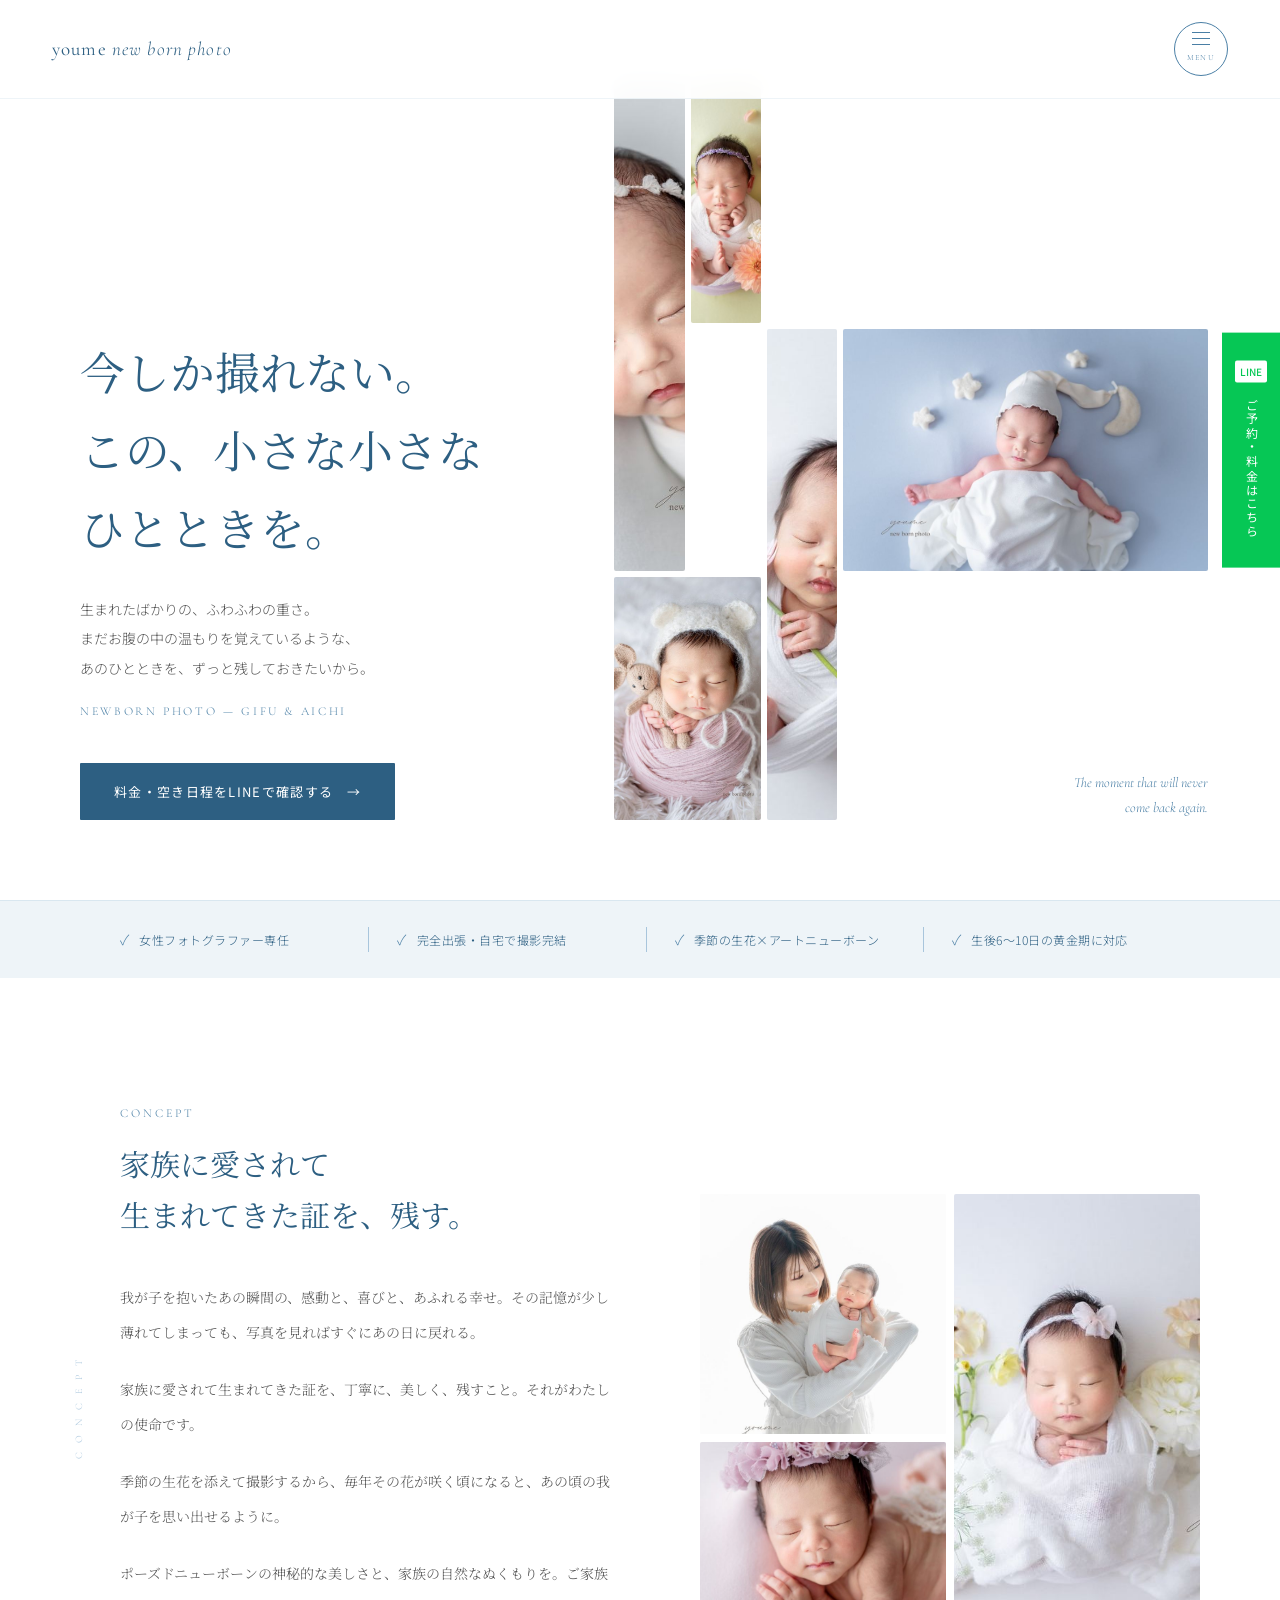
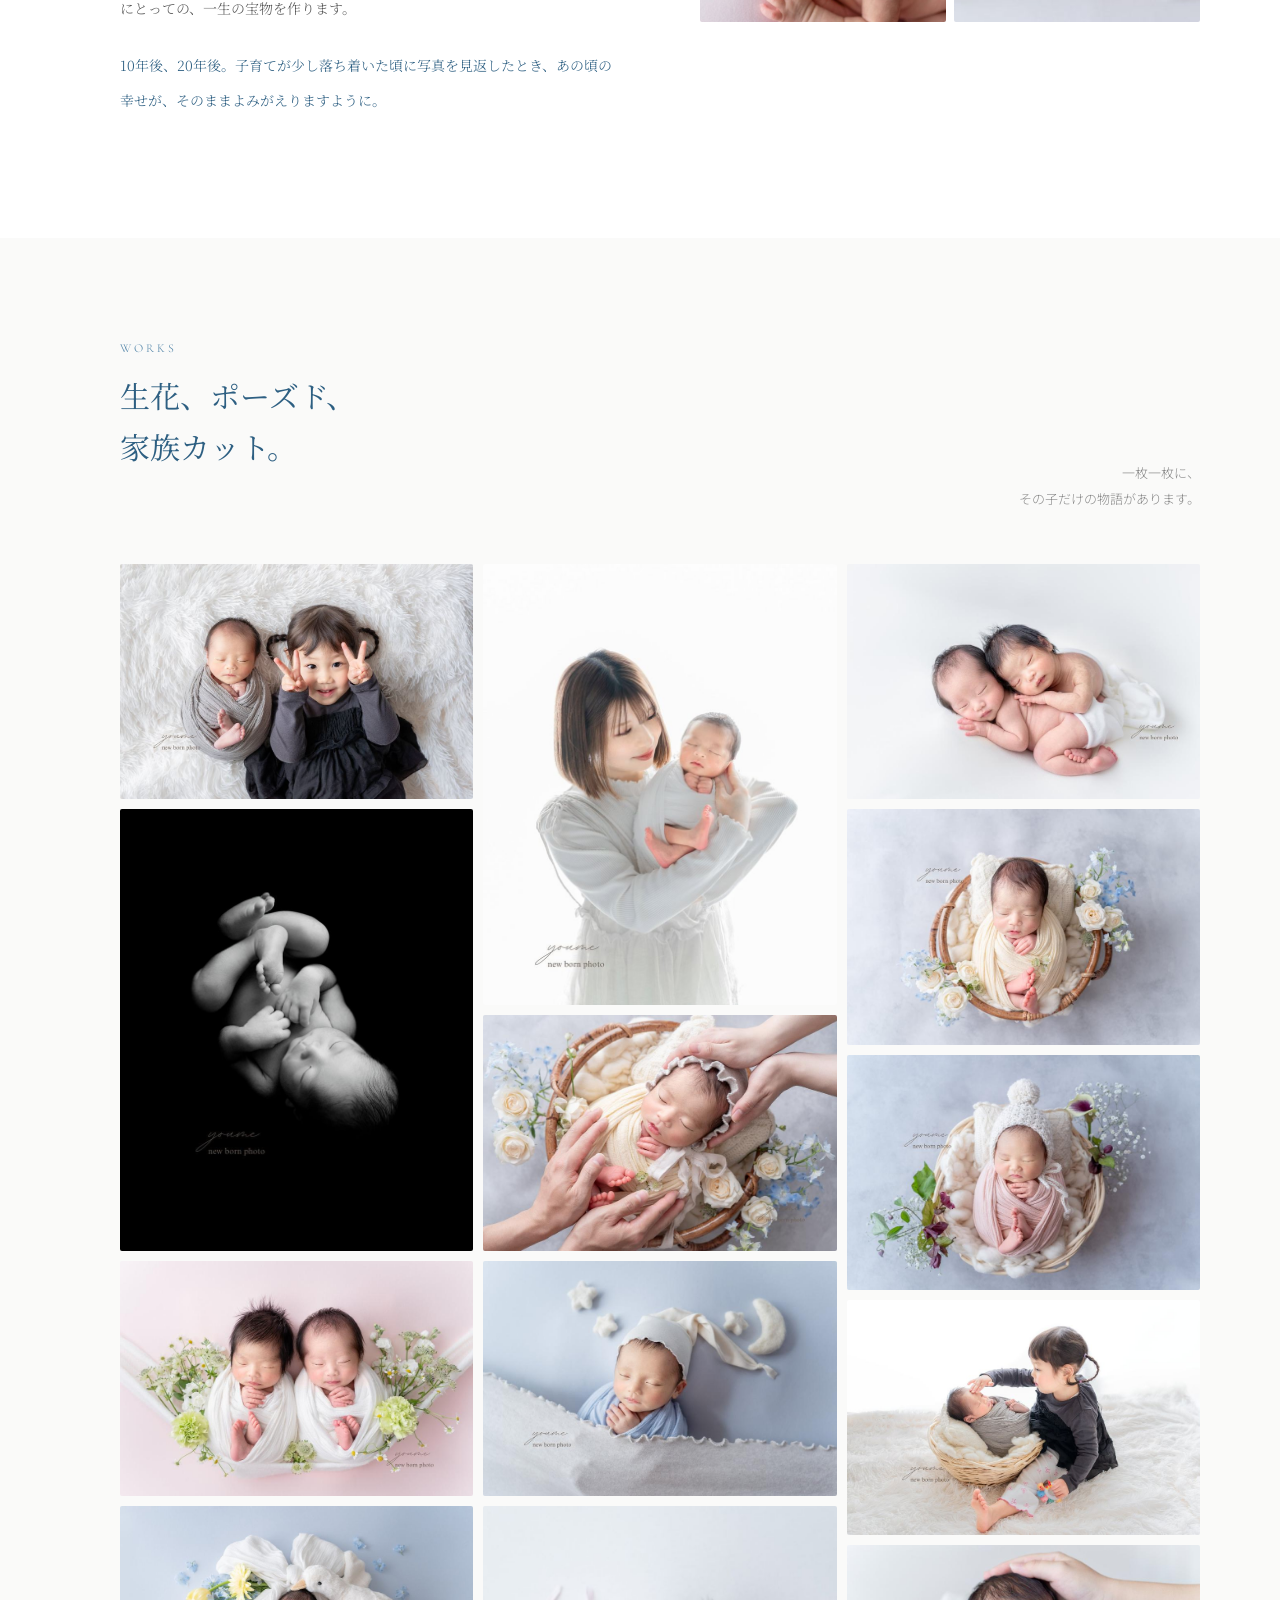
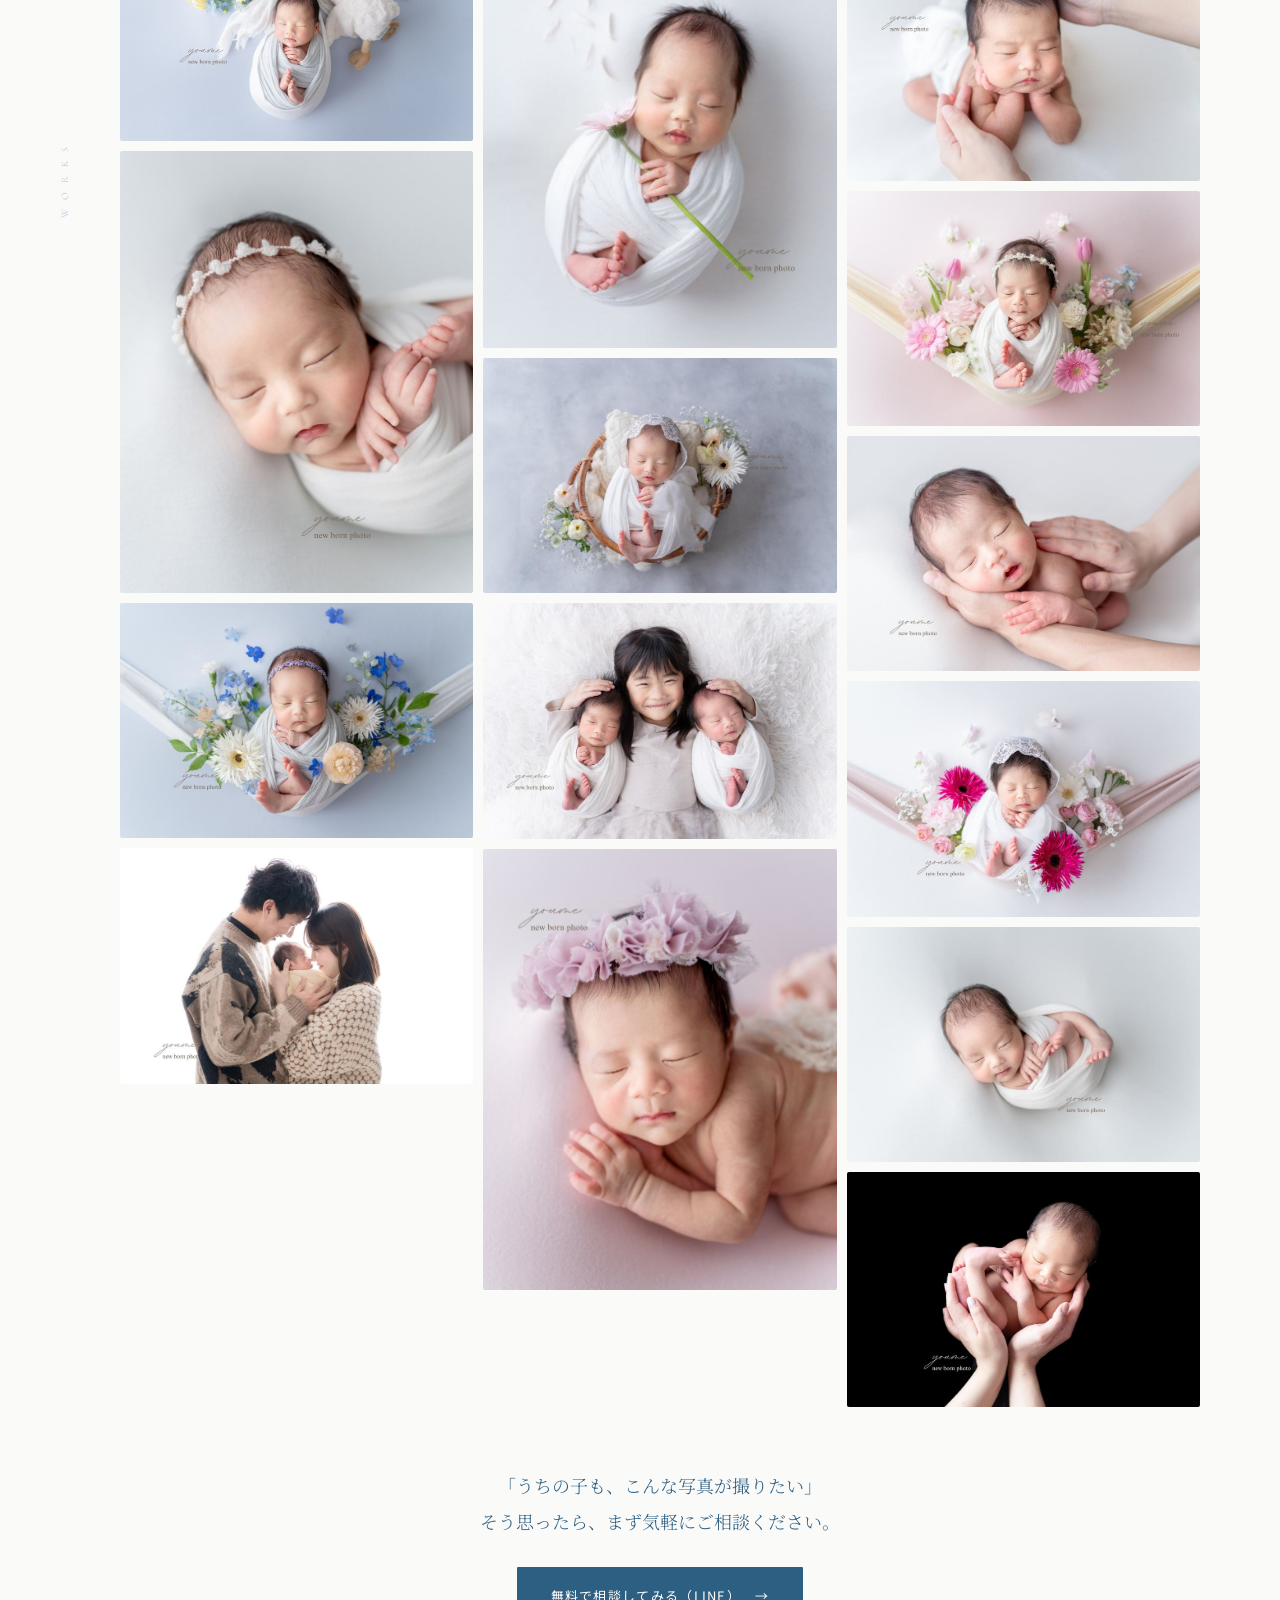
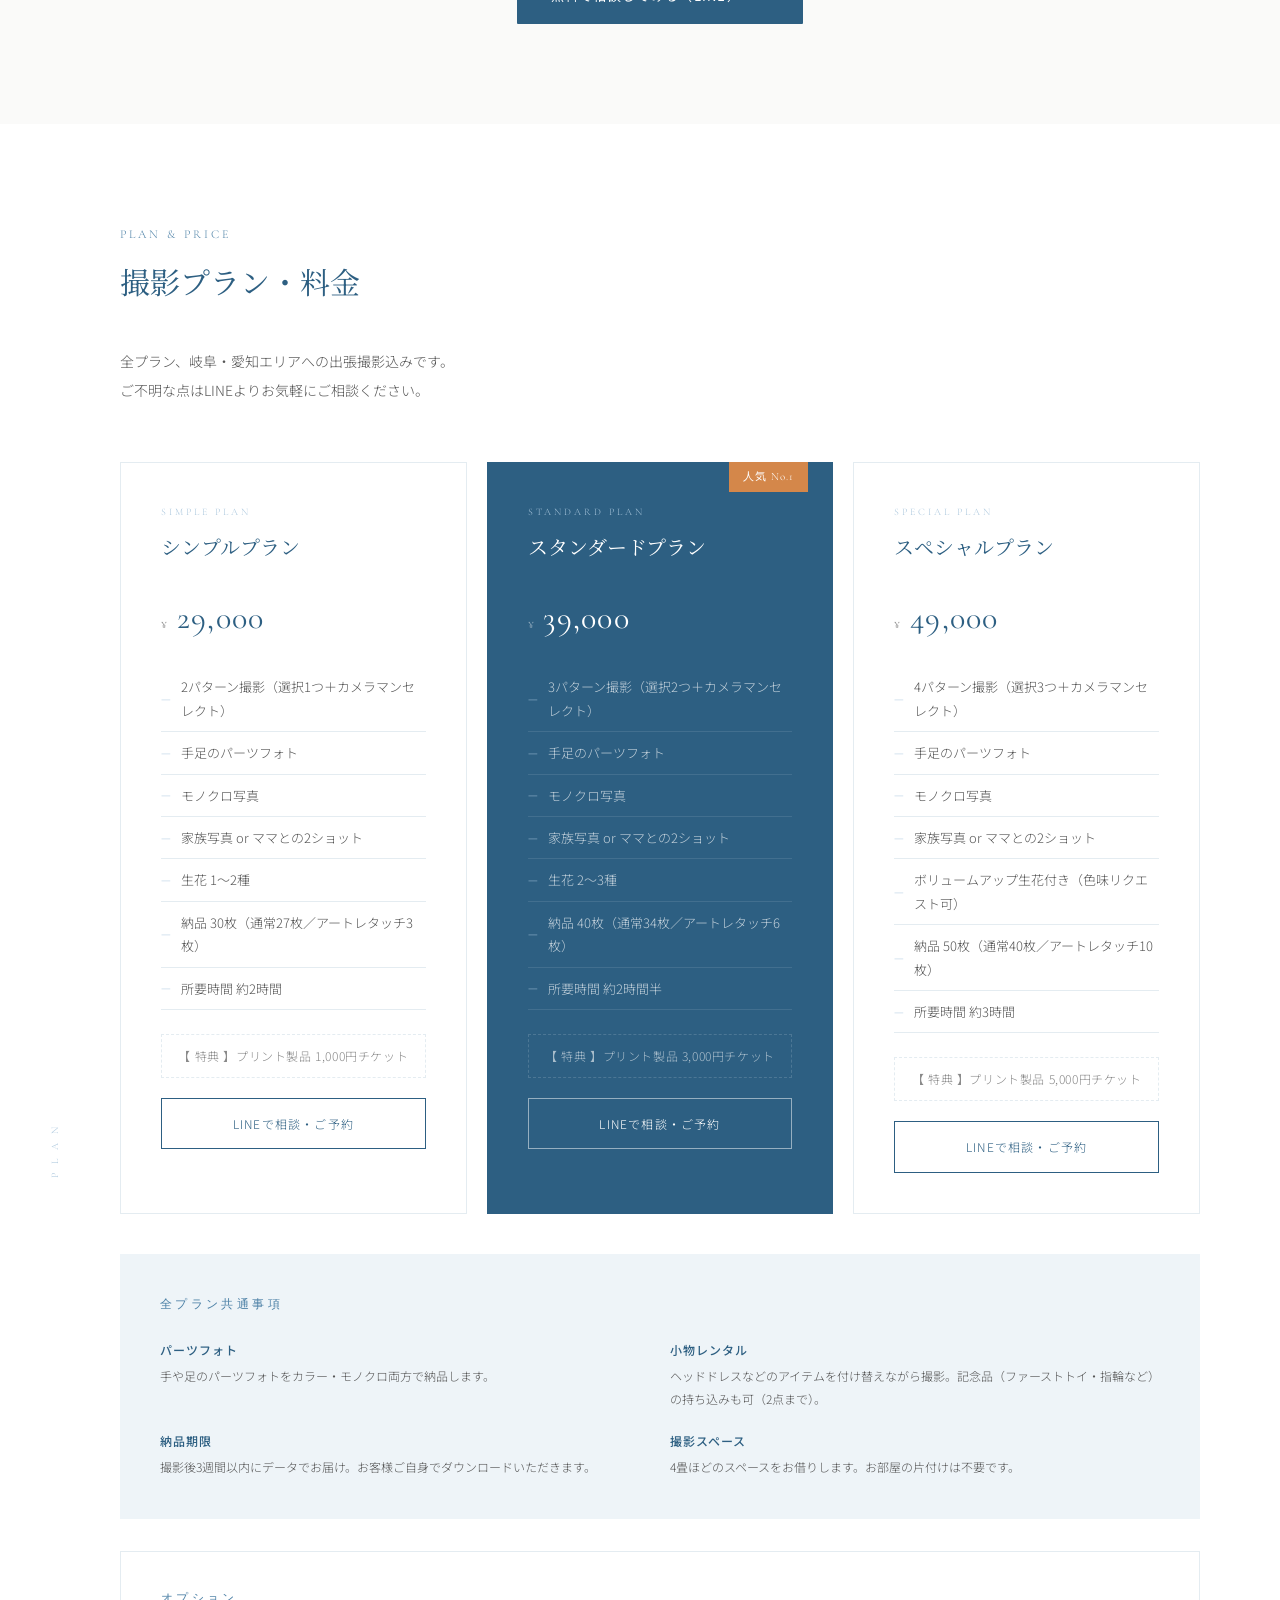
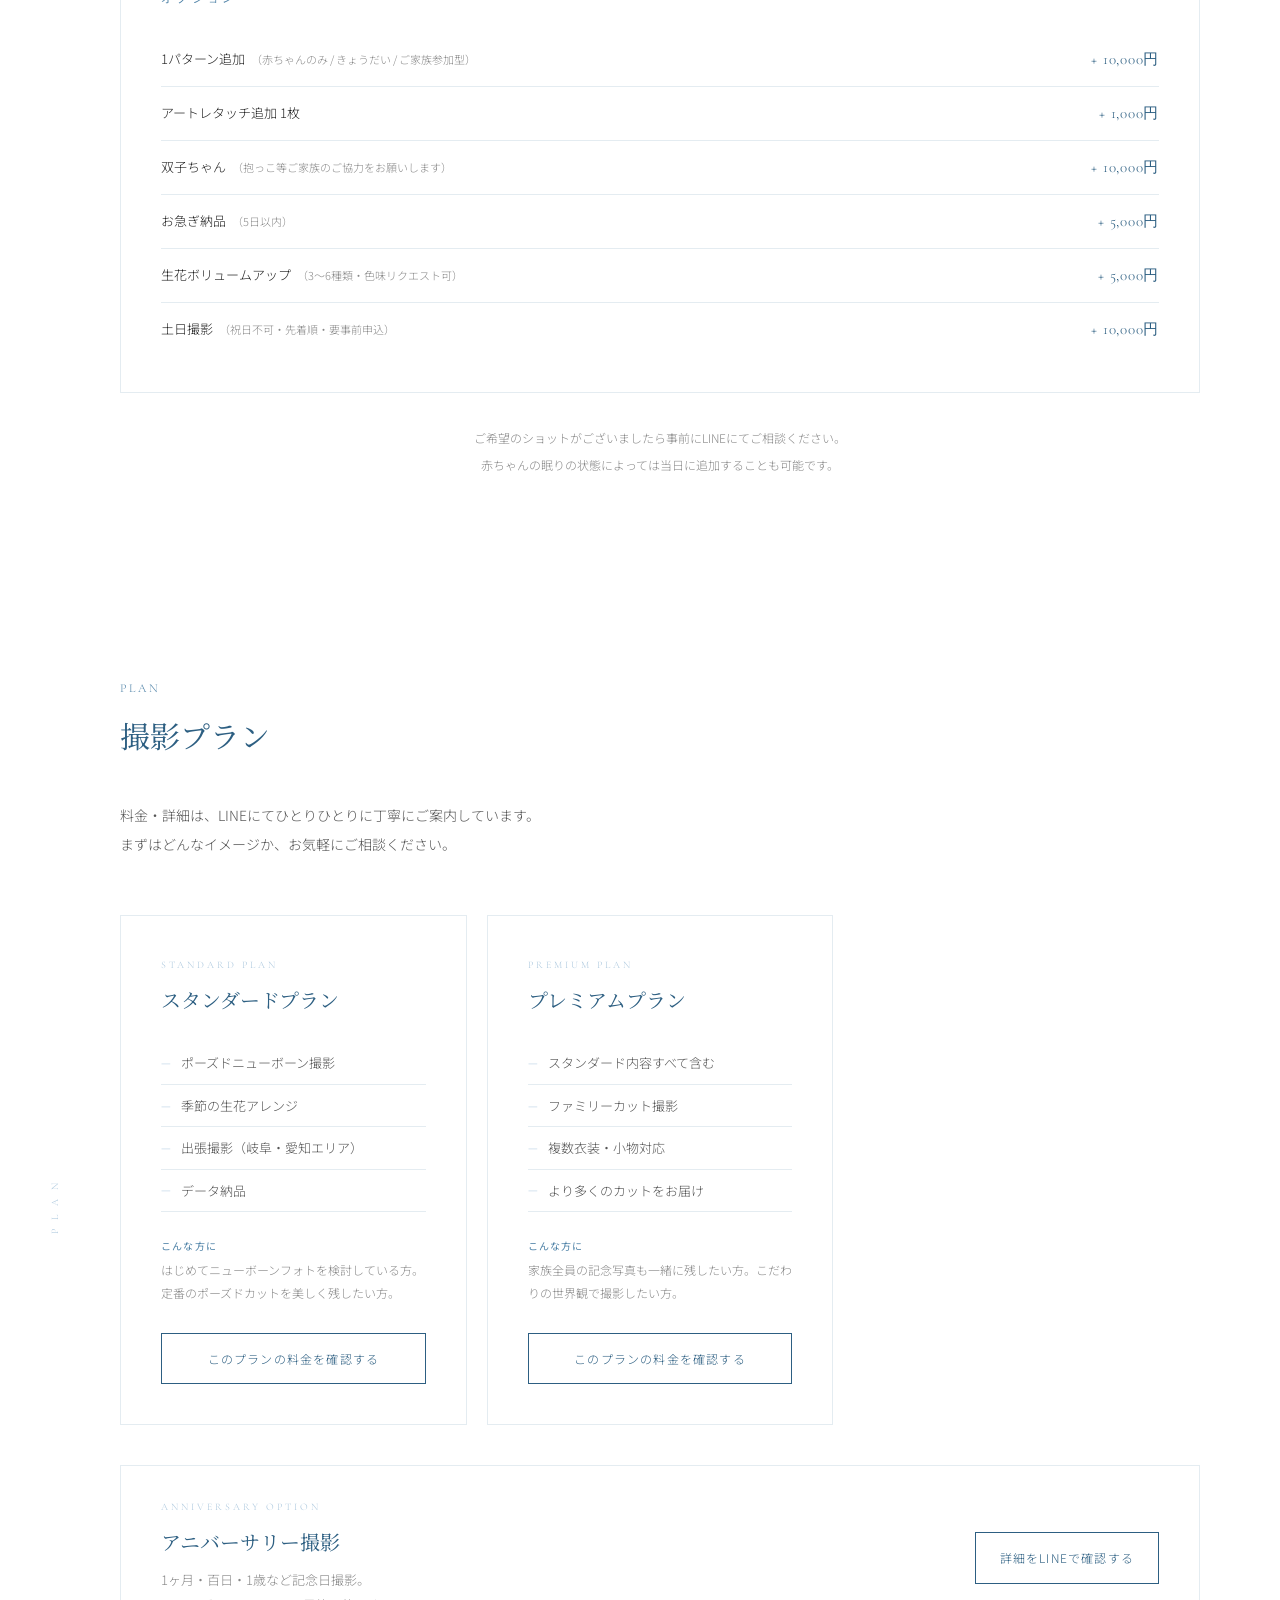
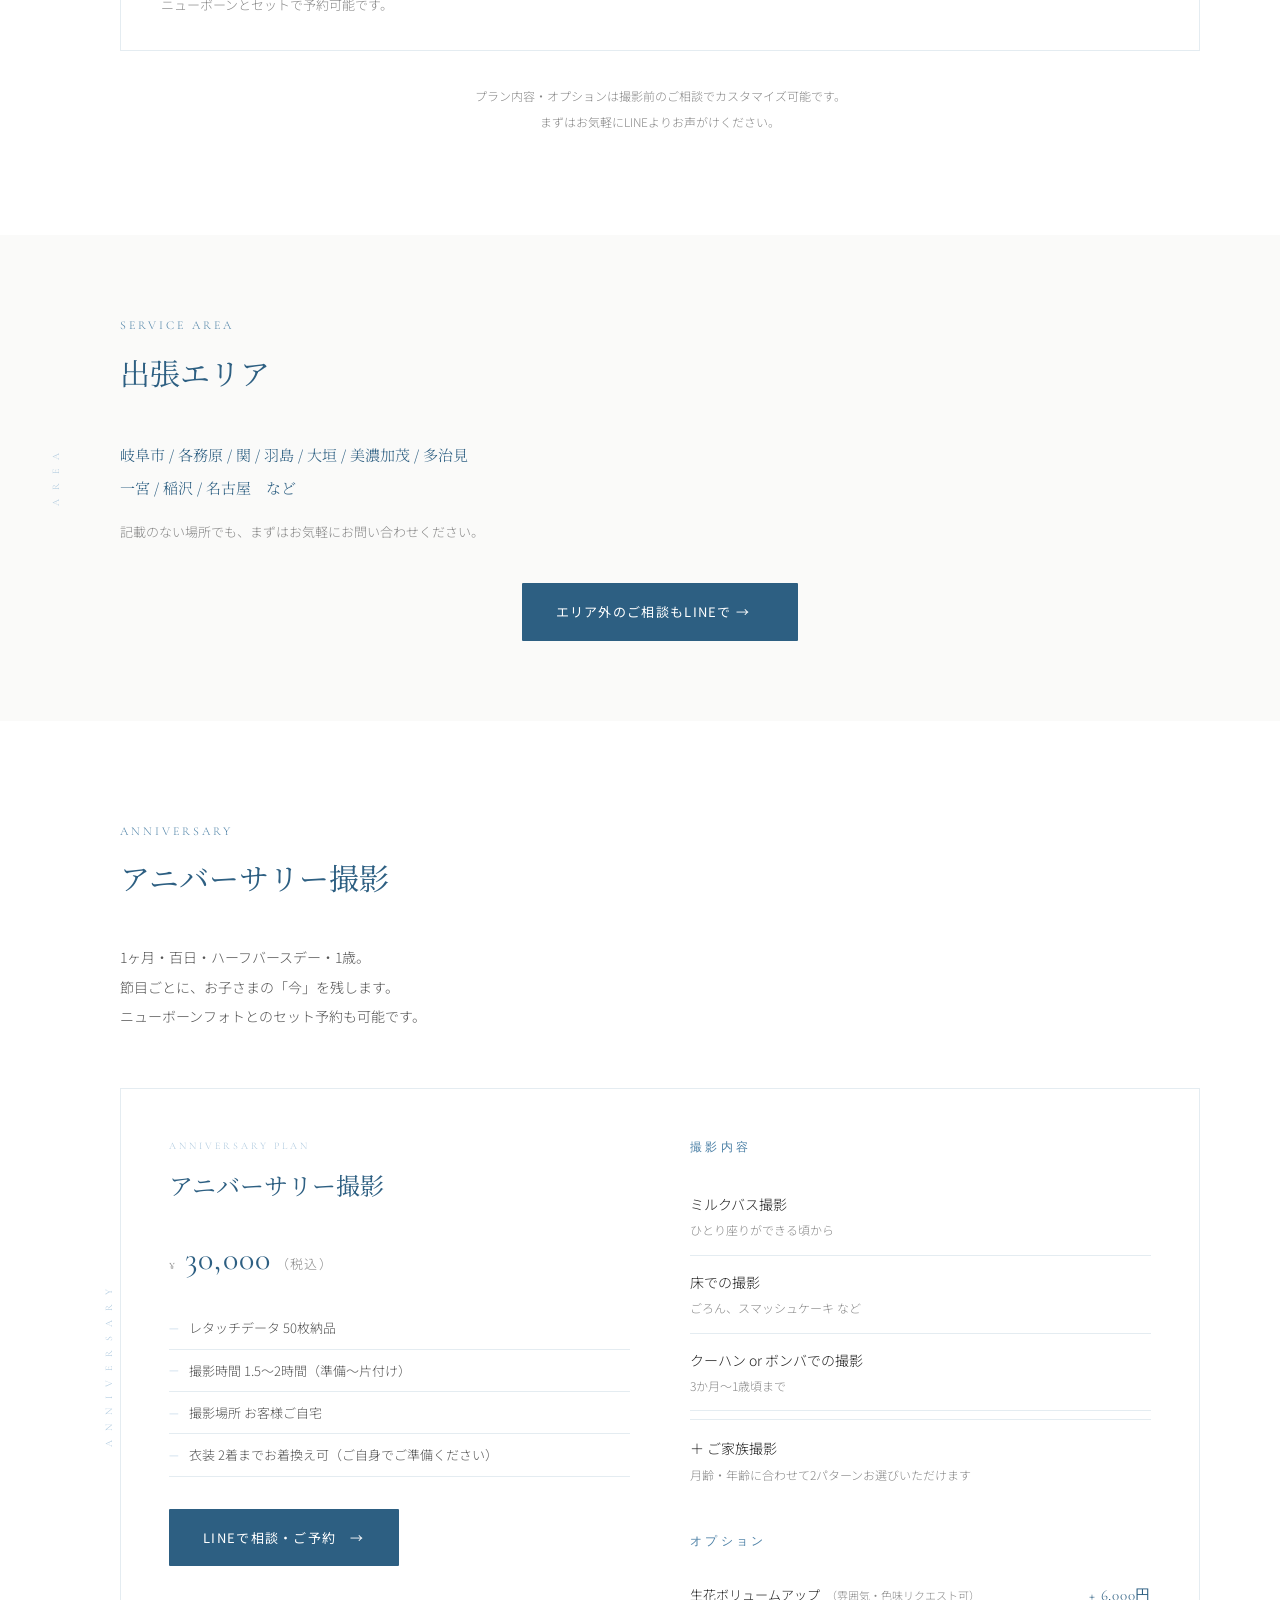
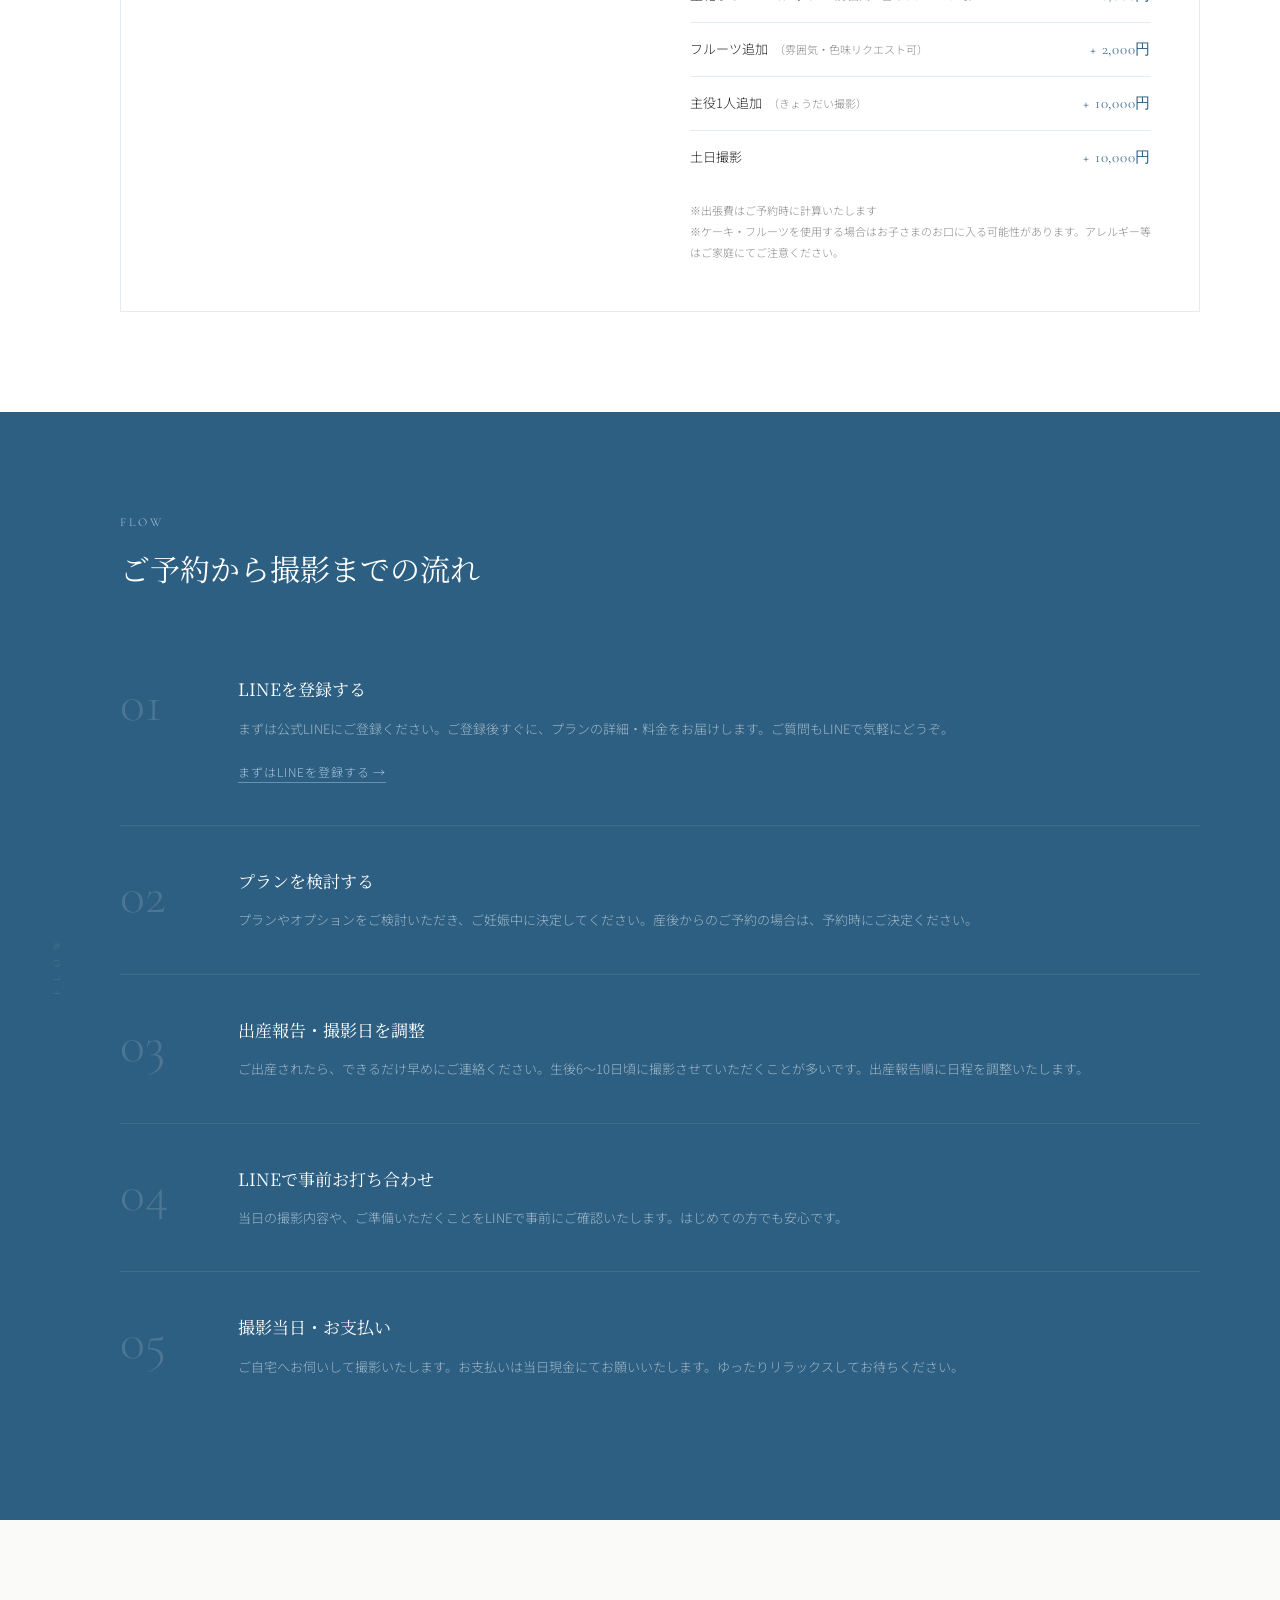
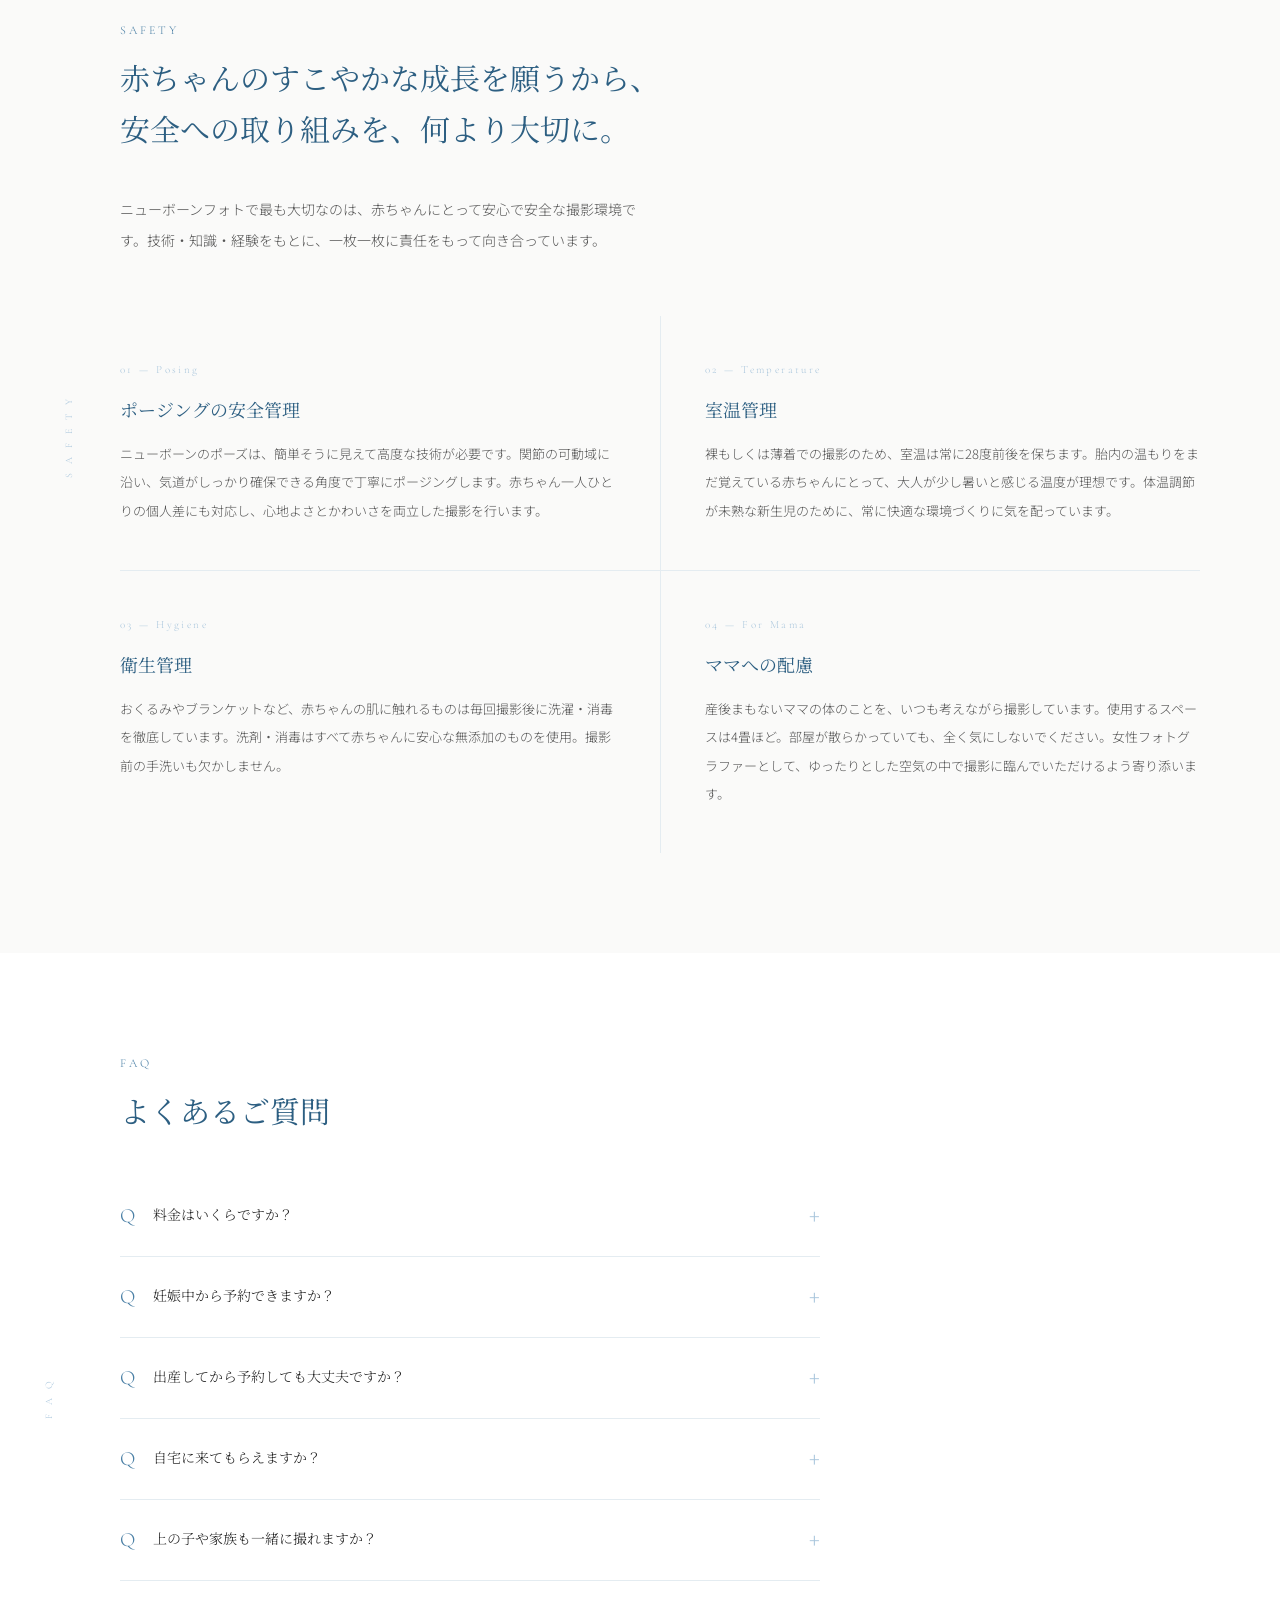
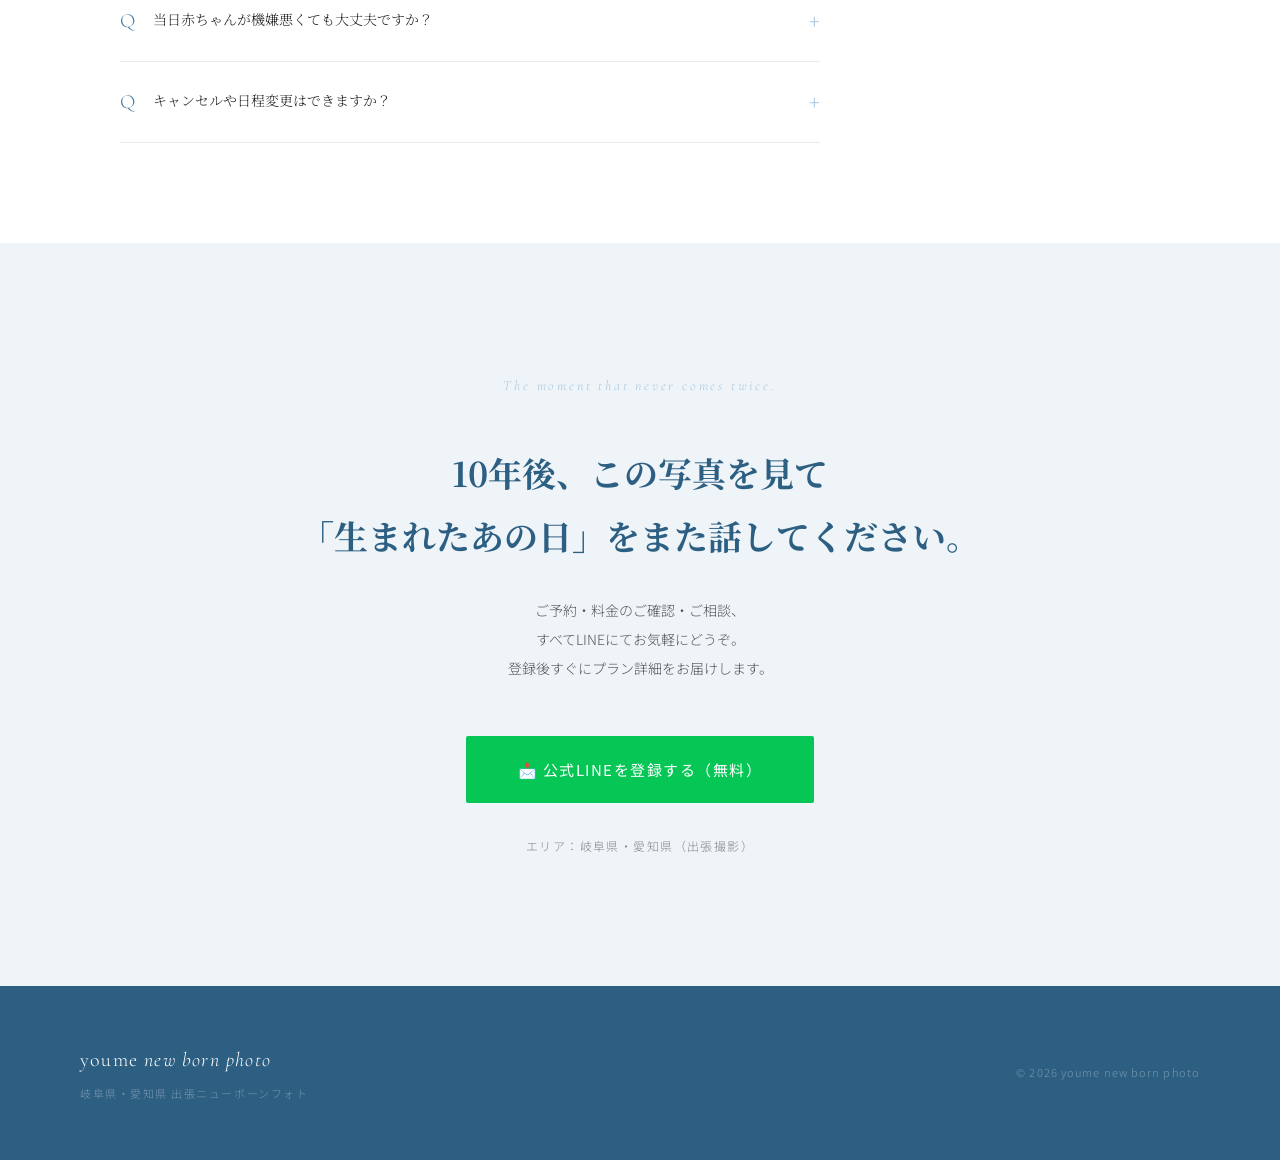
==== commit 49e047bd: "Update index.html" ====
--- a/youme/index.html
+++ b/youme/index.html
@@ -1,3 +1,4 @@
+
 <!DOCTYPE html>
 <html lang="ja">
 <head>
@@ -7,7 +8,1024 @@
   <link rel="preconnect" href="https://fonts.googleapis.com">
   <link rel="preconnect" href="https://fonts.gstatic.com" crossorigin>
   <link href="https://fonts.googleapis.com/css2?family=Cormorant+Garamond:ital,wght@0,300;0,400;0,500;1,300;1,400&family=Noto+Sans+JP:wght@300;400;500&family=Noto+Serif+JP:wght@300;400;500&display=swap" rel="stylesheet">
-  <link rel="stylesheet" href="style.css">
+
+  <style>
+    /* ===== VARIABLES ===== */
+    :root {
+      --blue:       #4A7FA5;
+      --blue-dark:  #2D5F82;
+      --blue-mid:   #A8C5DC;
+      --blue-pale:  #EEF4F8;
+      --amber:      #D4874A;
+      --bg:         #FFFFFF;
+      --bg-off:     #FAFAF9;
+      --text:       #222222;
+      --text-mid:   #555555;
+      --text-light: #888888;
+      --line-green: #06C755;
+      --border:     #E4ECF1;
+    }
+
+    /* ===== RESET ===== */
+    *, *::before, *::after { box-sizing: border-box; margin: 0; padding: 0; }
+    html { scroll-behavior: smooth; }
+    body {
+      font-family: 'Noto Sans JP', sans-serif;
+      background: var(--bg);
+      color: var(--text);
+      font-weight: 300;
+      line-height: 1.8;
+      overflow-x: hidden;
+    }
+    a { text-decoration: none; color: inherit; }
+
+
+    .logo {
+      font-family: 'Cormorant Garamond', serif;
+      font-size: 19px;
+      font-weight: 400;
+      letter-spacing: 0.06em;
+      color: var(--blue-dark);
+    }
+    .logo em { font-style: italic; font-weight: 300; }
+
+    /* ===== FIXED RIGHT CTA ===== */
+    .fixed-cta {
+      position: fixed;
+      right: 0;
+      top: 50%;
+      transform: translateY(-50%);
+      z-index: 100;
+    }
+    .fixed-cta a {
+      display: block;
+      background: var(--line-green);
+      color: white;
+      writing-mode: vertical-rl;
+      text-orientation: mixed;
+      padding: 28px 13px;
+      font-size: 12px;
+      letter-spacing: 0.18em;
+      font-family: 'Noto Sans JP', sans-serif;
+      font-weight: 400;
+      transition: background 0.3s;
+      cursor: pointer;
+      text-align: center;
+      line-height: 1.6;
+    }
+    .fixed-cta a:hover { background: #05b24b; }
+    .fixed-cta .line-badge {
+      display: inline-block;
+      writing-mode: horizontal-tb;
+      font-size: 10px;
+      font-weight: 500;
+      background: white;
+      color: var(--line-green);
+      border-radius: 2px;
+      padding: 3px 5px;
+      letter-spacing: 0;
+      margin-bottom: 10px;
+    }
+
+    /* ===== HEADER ===== */
+    header {
+      position: fixed;
+      top: 0; left: 0; right: 0;
+      z-index: 200;
+      padding: 22px 52px;
+      display: flex;
+      justify-content: space-between;
+      align-items: center;
+      background: rgba(255,255,255,0.92);
+      backdrop-filter: blur(12px);
+      border-bottom: 1px solid rgba(168,197,220,0.2);
+      transition: background 0.3s;
+    }
+
+    .menu-btn {
+      width: 54px; height: 54px;
+      border-radius: 50%;
+      border: 1.5px solid var(--blue);
+      display: flex;
+      flex-direction: column;
+      align-items: center;
+      justify-content: center;
+      gap: 5px;
+      cursor: pointer;
+      background: transparent;
+      transition: all 0.3s;
+    }
+    .menu-btn:hover { background: var(--blue); }
+    .menu-btn:hover .menu-line { background: white; }
+    .menu-btn:hover .menu-label { color: white; }
+    .menu-line { width: 18px; height: 1px; background: var(--blue); transition: background 0.3s; }
+    .menu-label {
+      font-family: 'Cormorant Garamond', serif;
+      font-size: 8px;
+      letter-spacing: 0.15em;
+      color: var(--blue);
+      text-transform: uppercase;
+      margin-top: 1px;
+      transition: color 0.3s;
+    }
+
+    /* ===== DRAWER ===== */
+    .overlay {
+      position: fixed; inset: 0;
+      background: rgba(20,40,60,0.45);
+      z-index: 250;
+      opacity: 0;
+      pointer-events: none;
+      transition: opacity 0.35s;
+    }
+    .overlay.open { opacity: 1; pointer-events: all; }
+    .drawer {
+      position: fixed;
+      top: 0; right: -340px;
+      width: 320px;
+      height: 100vh;
+      background: var(--blue-dark);
+      z-index: 300;
+      padding: 80px 48px 60px;
+      transition: right 0.4s cubic-bezier(0.4, 0, 0.2, 1);
+      display: flex;
+      flex-direction: column;
+    }
+    .drawer.open { right: 0; }
+    .drawer-close {
+      position: absolute;
+      top: 24px; right: 24px;
+      background: none;
+      border: none;
+      color: rgba(255,255,255,0.5);
+      font-size: 22px;
+      cursor: pointer;
+      transition: color 0.2s;
+    }
+    .drawer-close:hover { color: white; }
+    .drawer nav a {
+      display: block;
+      color: rgba(255,255,255,0.75);
+      font-family: 'Cormorant Garamond', serif;
+      font-size: 21px;
+      font-weight: 300;
+      letter-spacing: 0.06em;
+      padding: 15px 0;
+      border-bottom: 1px solid rgba(255,255,255,0.1);
+      transition: color 0.2s;
+    }
+    .drawer nav a:hover { color: white; }
+    .drawer nav a.drawer-line {
+      margin-top: 24px;
+      background: var(--line-green);
+      border: none;
+      color: white;
+      text-align: center;
+      padding: 14px 24px;
+      font-size: 14px;
+      letter-spacing: 0.08em;
+      border-radius: 2px;
+    }
+    .drawer nav a.drawer-line:hover { background: #05b24b; color: white; }
+
+    /* ===== SECTION BASE ===== */
+    section { position: relative; }
+    .section-label {
+      position: absolute;
+      left: 28px;
+      top: 50%;
+      transform: translateY(-50%) rotate(-90deg);
+      font-family: 'Cormorant Garamond', serif;
+      font-size: 10px;
+      letter-spacing: 0.35em;
+      color: var(--blue-mid);
+      text-transform: uppercase;
+      white-space: nowrap;
+      pointer-events: none;
+    }
+    .sec-en {
+      font-family: 'Cormorant Garamond', serif;
+      font-size: 12px;
+      letter-spacing: 0.25em;
+      color: var(--blue);
+      text-transform: uppercase;
+      margin-bottom: 10px;
+    }
+    .sec-ja {
+      font-family: 'Noto Serif JP', serif;
+      font-size: clamp(22px, 2.5vw, 30px);
+      font-weight: 400;
+      line-height: 1.7;
+      color: var(--blue-dark);
+      margin-bottom: 40px;
+    }
+
+    /* ===== HERO ===== */
+    #hero {
+      min-height: 100vh;
+      padding: 140px 80px 80px 80px;
+      display: flex;
+      flex-direction: column;
+      justify-content: flex-end;
+      overflow: hidden;
+    }
+    .hero-grid {
+      position: absolute;
+      right: 0; top: 0; bottom: 0;
+      width: 52%;
+      display: grid;
+      grid-template-columns: 1fr 1fr 1fr;
+      grid-template-rows: 1fr 1fr 1fr;
+      gap: 6px;
+      padding: 80px 72px 80px 0;
+    }
+    .hg { border-radius: 2px; overflow: hidden; }
+    .hg:nth-child(1) { grid-row: 1 / 3; }
+    .hg:nth-child(2) { grid-row: 1 / 2; }
+    .hg:nth-child(3) { grid-row: 2 / 4; }
+    .hg:nth-child(4) { grid-row: 2 / 3; }
+    .hg:nth-child(5) { grid-row: 3 / 4; grid-column: 1 / 3; }
+    /* photo placeholder */
+    .ph {
+      width: 100%; height: 100%;
+      background: linear-gradient(150deg, #D4E7F5 0%, #B8D2EA 60%, #A4C3DE 100%);
+      display: flex; align-items: center; justify-content: center;
+    }
+    .ph::after {
+      content: '';
+      width: 32px; height: 32px;
+      border-radius: 50%;
+      background: rgba(255,255,255,0.45);
+    }
+    .ph.v2 { background: linear-gradient(150deg, #C8DCEE 0%, #A8CADF 60%, #94BACE 100%); }
+    .ph.v3 { background: linear-gradient(150deg, #BED5E8 0%, #9EC0D8 60%, #8ABACF 100%); }
+
+    .hero-content { position: relative; z-index: 2; max-width: 480px; }
+    .hero-main {
+      font-family: 'Noto Serif JP', serif;
+      font-size: clamp(28px, 3.5vw, 48px);
+      font-weight: 400;
+      line-height: 1.75;
+      color: var(--blue-dark);
+      margin-bottom: 28px;
+    }
+    .hero-sub {
+      font-size: 14px;
+      font-weight: 300;
+      color: var(--text-mid);
+      line-height: 2.1;
+      margin-bottom: 18px;
+    }
+    .hero-area {
+      font-family: 'Cormorant Garamond', serif;
+      font-size: 12px;
+      letter-spacing: 0.22em;
+      color: var(--blue);
+      margin-bottom: 40px;
+      text-transform: uppercase;
+    }
+    .btn-main {
+      display: inline-flex;
+      align-items: center;
+      gap: 14px;
+      background: var(--blue-dark);
+      color: white;
+      padding: 17px 34px;
+      font-size: 13px;
+      letter-spacing: 0.1em;
+      font-family: 'Noto Sans JP', sans-serif;
+      font-weight: 400;
+      transition: background 0.3s;
+      border-radius: 1px;
+    }
+    .btn-main:hover { background: var(--blue); }
+    .hero-en-sub {
+      position: absolute;
+      right: 72px;
+      bottom: 80px;
+      font-family: 'Cormorant Garamond', serif;
+      font-style: italic;
+      font-size: 14px;
+      line-height: 1.8;
+      color: var(--blue);
+      text-align: right;
+      z-index: 2;
+    }
+
+    /* ===== BADGES ===== */
+    #badges {
+      background: var(--blue-pale);
+      padding: 26px 80px 26px 120px;
+      display: flex;
+      gap: 0;
+      border-top: 1px solid rgba(168,197,220,0.3);
+    }
+    .badge {
+      flex: 1;
+      display: flex;
+      align-items: center;
+      gap: 10px;
+      padding: 0 28px;
+      border-right: 1px solid var(--blue-mid);
+      font-size: 12px;
+      color: var(--blue-dark);
+      letter-spacing: 0.04em;
+      white-space: nowrap;
+    }
+    .badge:first-child { padding-left: 0; }
+    .badge:last-child { border-right: none; }
+    .badge-ck { color: var(--blue); font-size: 14px; }
+
+    /* ===== CONCEPT ===== */
+    #concept {
+      display: grid;
+      grid-template-columns: 1fr 1fr;
+      gap: 80px;
+      align-items: center;
+      padding: 120px 80px 120px 120px;
+    }
+    .concept-text {
+      font-family: 'Noto Serif JP', serif;
+      font-size: 14px;
+      font-weight: 300;
+      line-height: 2.5;
+      color: var(--text-mid);
+    }
+    .concept-text p { margin-bottom: 22px; }
+    .concept-text p:last-child { margin-bottom: 0; color: var(--blue-dark); font-size: 14px; }
+    .concept-photos {
+      display: grid;
+      grid-template-columns: 1fr 1fr;
+      grid-template-rows: 240px 180px;
+      gap: 8px;
+    }
+    .cp { border-radius: 2px; overflow: hidden; }
+    .cp1 { grid-row: 1/2; grid-column: 1/2; }
+    .cp2 { grid-row: 1/3; grid-column: 2/3; }
+    .cp3 { grid-row: 2/3; grid-column: 1/2; }
+
+    /* ===== PORTFOLIO ===== */
+    #portfolio {
+      background: var(--bg-off);
+      padding: 100px 80px 100px 120px;
+    }
+    .portfolio-hd {
+      display: flex;
+      justify-content: space-between;
+      align-items: flex-end;
+      margin-bottom: 52px;
+    }
+    .portfolio-sub {
+      font-size: 13px;
+      color: var(--text-light);
+      font-weight: 300;
+      text-align: right;
+      line-height: 2;
+      max-width: 260px;
+    }
+    .masonry { columns: 3; column-gap: 10px; }
+    .mi {
+      break-inside: avoid;
+      margin-bottom: 10px;
+      overflow: hidden;
+      border-radius: 2px;
+    }
+    .mi img { width: 100%; display: block; }
+    .mi:nth-child(3n+1) .ph { min-height: 260px; background: linear-gradient(150deg, #D4E7F5, #B8D2EA); }
+    .mi:nth-child(3n+2) .ph { min-height: 210px; background: linear-gradient(150deg, #CADCEE, #AACADE); }
+    .mi:nth-child(3n)   .ph { min-height: 310px; background: linear-gradient(150deg, #BCCFE8, #9CBDD8); }
+    .mi:nth-child(2)    .ph { min-height: 340px; }
+    .mi:nth-child(5)    .ph { min-height: 230px; }
+    .mi:nth-child(7)    .ph { min-height: 190px; }
+    .portfolio-cta {
+      margin-top: 60px;
+      text-align: center;
+    }
+    .portfolio-cta p {
+      font-family: 'Noto Serif JP', serif;
+      font-size: 18px;
+      color: var(--blue-dark);
+      margin-bottom: 28px;
+      line-height: 2;
+    }
+
+    /* ===== PLAN ===== */
+    #plan {
+      padding: 100px 80px 100px 120px;
+    }
+    .plan-lead {
+      font-size: 14px;
+      color: var(--text-mid);
+      line-height: 2.1;
+      margin-bottom: 56px;
+      max-width: 500px;
+    }
+    .plan-cards {
+      display: grid;
+      grid-template-columns: 1fr 1fr;
+      gap: 20px;
+      margin-bottom: 20px;
+    }
+    .plan-card {
+      border: 1px solid var(--border);
+      padding: 40px;
+      transition: box-shadow 0.3s;
+    }
+    .plan-card:hover { box-shadow: 0 8px 40px rgba(45,95,130,0.10); }
+    .plan-card-en {
+      font-family: 'Cormorant Garamond', serif;
+      font-size: 10px;
+      letter-spacing: 0.3em;
+      color: var(--blue-mid);
+      text-transform: uppercase;
+      margin-bottom: 8px;
+    }
+    .plan-card-title {
+      font-family: 'Noto Serif JP', serif;
+      font-size: 20px;
+      color: var(--blue-dark);
+      font-weight: 400;
+      margin-bottom: 24px;
+    }
+    .plan-items {
+      list-style: none;
+      margin-bottom: 24px;
+    }
+    .plan-items li {
+      font-size: 13px;
+      color: var(--text-mid);
+      padding: 9px 0;
+      border-bottom: 1px solid var(--border);
+      display: flex;
+      align-items: center;
+      gap: 10px;
+    }
+    .plan-items li::before { content: '—'; color: var(--blue-mid); font-size: 11px; flex-shrink: 0; }
+    .plan-recommend {
+      font-size: 12px;
+      color: var(--text-light);
+      line-height: 1.9;
+      margin-bottom: 28px;
+    }
+    .plan-recommend strong {
+      display: block;
+      font-weight: 400;
+      font-size: 10px;
+      color: var(--blue);
+      letter-spacing: 0.12em;
+      text-transform: uppercase;
+      margin-bottom: 4px;
+    }
+    .btn-outline {
+      display: block;
+      text-align: center;
+      border: 1px solid var(--blue-dark);
+      color: var(--blue-dark);
+      padding: 14px 24px;
+      font-size: 12px;
+      letter-spacing: 0.1em;
+      transition: all 0.3s;
+    }
+    .btn-outline:hover { background: var(--blue-dark); color: white; }
+    .plan-option {
+      border: 1px solid var(--border);
+      padding: 32px 40px;
+      display: flex;
+      justify-content: space-between;
+      align-items: center;
+      gap: 40px;
+    }
+    .plan-note {
+      margin-top: 32px;
+      font-size: 12px;
+      color: var(--text-light);
+      text-align: center;
+      line-height: 2.2;
+    }
+
+    /* ===== FLOW ===== */
+    #flow {
+      background: var(--blue-dark);
+      padding: 100px 80px 100px 120px;
+      color: white;
+    }
+    #flow .sec-en { color: var(--blue-mid); }
+    #flow .sec-ja { color: white; }
+    #flow .section-label { color: rgba(255,255,255,0.15); }
+    .flow-steps { display: flex; flex-direction: column; }
+    .flow-step {
+      display: grid;
+      grid-template-columns: 90px 1fr;
+      gap: 28px;
+      padding: 40px 0;
+      border-bottom: 1px solid rgba(255,255,255,0.08);
+    }
+    .flow-step:last-child { border-bottom: none; }
+    .flow-num {
+      font-family: 'Cormorant Garamond', serif;
+      font-size: 52px;
+      font-weight: 300;
+      color: rgba(255,255,255,0.15);
+      line-height: 1;
+      padding-top: 4px;
+    }
+    .flow-title {
+      font-family: 'Noto Serif JP', serif;
+      font-size: 17px;
+      font-weight: 400;
+      color: white;
+      margin-bottom: 10px;
+    }
+    .flow-body {
+      font-size: 13px;
+      color: rgba(255,255,255,0.55);
+      line-height: 2.1;
+    }
+    .flow-link { margin-top: 14px; }
+    .flow-link a {
+      font-size: 12px;
+      color: var(--blue-mid);
+      border-bottom: 1px solid rgba(168,197,220,0.5);
+      padding-bottom: 2px;
+      letter-spacing: 0.08em;
+    }
+
+    /* ===== SAFETY ===== */
+    #safety {
+      background: var(--bg-off);
+      padding: 100px 80px 100px 120px;
+    }
+    .safety-lead {
+      font-size: 14px;
+      color: var(--text-mid);
+      line-height: 2.2;
+      max-width: 540px;
+      margin-bottom: 60px;
+    }
+    .safety-grid {
+      display: grid;
+      grid-template-columns: 1fr 1fr;
+      gap: 0;
+    }
+    .si {
+      padding: 44px 44px 44px 0;
+      border-bottom: 1px solid var(--border);
+    }
+    .si:nth-child(even) {
+      padding: 44px 0 44px 44px;
+      border-left: 1px solid var(--border);
+    }
+    .si:nth-child(3), .si:nth-child(4) { border-bottom: none; }
+    .si-num {
+      font-family: 'Cormorant Garamond', serif;
+      font-size: 11px;
+      letter-spacing: 0.22em;
+      color: var(--blue-mid);
+      margin-bottom: 14px;
+    }
+    .si-title {
+      font-family: 'Noto Serif JP', serif;
+      font-size: 18px;
+      color: var(--blue-dark);
+      font-weight: 400;
+      margin-bottom: 14px;
+    }
+    .si-body { font-size: 13px; color: var(--text-mid); line-height: 2.2; }
+
+    /* ===== FAQ ===== */
+    #faq { padding: 100px 80px 100px 120px; }
+    .faq-wrap { max-width: 700px; }
+    .faq-item { border-bottom: 1px solid var(--border); }
+    .faq-q {
+      display: flex;
+      align-items: flex-start;
+      gap: 18px;
+      padding: 26px 0;
+      cursor: pointer;
+    }
+    .faq-q:hover .faq-qtext { color: var(--blue); }
+    .faq-qmark {
+      font-family: 'Cormorant Garamond', serif;
+      font-size: 20px;
+      color: var(--blue);
+      flex-shrink: 0;
+      line-height: 1.4;
+    }
+    .faq-qtext {
+      font-family: 'Noto Serif JP', serif;
+      font-size: 14px;
+      color: var(--text);
+      line-height: 1.75;
+      transition: color 0.2s;
+      flex: 1;
+    }
+    .faq-icon {
+      margin-left: auto;
+      color: var(--blue-mid);
+      font-size: 20px;
+      flex-shrink: 0;
+      line-height: 1.4;
+      transition: transform 0.3s;
+    }
+    .faq-a {
+      display: none;
+      padding: 0 0 24px 38px;
+    }
+    .faq-a.open { display: block; }
+    .faq-atext { font-size: 13px; color: var(--text-mid); line-height: 2.2; }
+    .faq-alink {
+      display: inline-block;
+      margin-top: 12px;
+      font-size: 12px;
+      color: var(--blue);
+      border-bottom: 1px solid var(--blue-mid);
+      padding-bottom: 2px;
+      letter-spacing: 0.08em;
+    }
+
+    /* ===== FINAL CTA ===== */
+    #finalcta {
+      background: var(--blue-pale);
+      padding: 130px 80px;
+      text-align: center;
+    }
+    .fc-en {
+      font-family: 'Cormorant Garamond', serif;
+      font-style: italic;
+      font-size: 14px;
+      color: var(--blue-mid);
+      letter-spacing: 0.2em;
+      margin-bottom: 44px;
+    }
+    .fc-copy {
+      font-family: 'Noto Serif JP', serif;
+      font-size: clamp(20px, 3vw, 34px);
+      color: var(--blue-dark);
+      line-height: 1.85;
+      margin-bottom: 28px;
+    }
+    .fc-sub {
+      font-size: 14px;
+      color: var(--text-mid);
+      line-height: 2.1;
+      margin-bottom: 52px;
+    }
+    .btn-line {
+      display: inline-flex;
+      align-items: center;
+      gap: 12px;
+      background: var(--line-green);
+      color: white;
+      padding: 20px 52px;
+      font-size: 15px;
+      letter-spacing: 0.1em;
+      font-family: 'Noto Sans JP', sans-serif;
+      font-weight: 400;
+      border-radius: 2px;
+      transition: opacity 0.3s;
+    }
+    .btn-line:hover { opacity: 0.85; }
+    .fc-area {
+      margin-top: 32px;
+      font-size: 12px;
+      color: var(--text-light);
+      letter-spacing: 0.12em;
+    }
+
+    /* ===== FOOTER ===== */
+    footer {
+      background: var(--blue-dark);
+      padding: 56px 80px;
+      display: flex;
+      justify-content: space-between;
+      align-items: center;
+    }
+    .ft-logo {
+      font-family: 'Cormorant Garamond', serif;
+      font-size: 20px;
+      font-weight: 300;
+      color: white;
+      letter-spacing: 0.06em;
+      margin-bottom: 6px;
+    }
+    .ft-logo em { font-style: italic; }
+    .ft-sub { font-size: 11px; letter-spacing: 0.14em; color: rgba(255,255,255,0.35); }
+    .ft-copy { font-size: 11px; letter-spacing: 0.1em; color: rgba(255,255,255,0.35); }
+
+    /* ===== MOBILE BOTTOM CTA ===== */
+    .mob-cta {
+      display: none;
+      position: fixed;
+      bottom: 0; left: 0; right: 0;
+      z-index: 100;
+    }
+    .mob-cta a {
+      display: flex;
+      align-items: center;
+      justify-content: center;
+      gap: 10px;
+      background: var(--line-green);
+      color: white;
+      padding: 18px;
+      font-size: 14px;
+      letter-spacing: 0.08em;
+      font-family: 'Noto Sans JP', sans-serif;
+    }
+
+    /* ===== FADE IN ===== */
+    .fi {
+      opacity: 0;
+      transform: translateY(22px);
+      transition: opacity 0.75s ease, transform 0.75s ease;
+    }
+    .fi.vis { opacity: 1; transform: translateY(0); }
+    .fi.d1 { transition-delay: 0.1s; }
+    .fi.d2 { transition-delay: 0.2s; }
+    .fi.d3 { transition-delay: 0.3s; }
+
+    /* ===== RESPONSIVE ===== */
+    @media (max-width: 1024px) {
+      #hero { padding: 130px 48px 72px; }
+      .hero-grid { width: 48%; padding: 80px 48px 80px 0; }
+      #badges { padding: 24px 48px; }
+      #concept { padding: 100px 48px; gap: 48px; }
+      #portfolio, #plan, #flow, #safety, #faq { padding: 80px 48px 80px 80px; }
+      .plan-cards { grid-template-columns: 1fr; }
+      .masonry { columns: 2; }
+    }
+
+    /* ===== TABLET ===== */
+    @media (max-width: 768px) {
+      header { padding: 14px 20px; }
+      .section-label { display: none; }
+
+      /* HERO */
+      #hero {
+        flex-direction: column;
+        padding: 90px 20px 48px;
+        min-height: 100svh;
+        justify-content: flex-start;
+      }
+      .hero-grid {
+        position: relative;
+        width: 100%;
+        height: 220px;
+        padding: 0;
+        grid-template-columns: 1fr 1fr;
+        grid-template-rows: 1fr 1fr;
+        gap: 4px;
+        margin-bottom: 32px;
+        order: -1;
+      }
+      .hg:nth-child(n) { grid-row: auto; grid-column: auto; }
+      .hg:nth-child(n+3) { display: none; }
+      .hero-main { font-size: clamp(24px, 6vw, 36px); margin-bottom: 16px; }
+      .hero-sub { font-size: 13px; margin-bottom: 12px; }
+      .hero-area { margin-bottom: 28px; }
+      .hero-en-sub { position: static; text-align: left; margin-bottom: 12px; font-size: 13px; }
+      .btn-main { width: 100%; justify-content: center; padding: 16px 20px; font-size: 13px; }
+
+      /* BADGES */
+      #badges {
+        padding: 16px 20px;
+        flex-wrap: wrap;
+        gap: 10px;
+      }
+      .badge {
+        flex: 0 0 calc(50% - 5px);
+        border-right: none;
+        padding: 0;
+        font-size: 11px;
+        gap: 6px;
+      }
+
+      /* CONCEPT */
+      #concept {
+        grid-template-columns: 1fr;
+        padding: 64px 20px;
+        gap: 36px;
+      }
+      .concept-photos {
+        grid-template-columns: 1fr 1fr;
+        grid-template-rows: 160px 120px;
+      }
+      .concept-text { font-size: 13px; }
+
+      /* PORTFOLIO */
+      #portfolio { padding: 64px 20px; }
+      .portfolio-hd { flex-direction: column; align-items: flex-start; gap: 12px; margin-bottom: 32px; }
+      .portfolio-sub { text-align: left; max-width: 100%; }
+      .sec-ja { font-size: clamp(18px, 5vw, 26px); }
+      .masonry { columns: 2; column-gap: 6px; }
+      .mi { margin-bottom: 6px; }
+      .portfolio-cta { margin-top: 40px; }
+      .portfolio-cta p { font-size: 15px; }
+      .portfolio-cta .btn-main { margin: 0 auto; display: flex; width: auto; }
+
+      /* PLAN */
+      #plan { padding: 64px 20px; }
+      .plan-lead { font-size: 13px; margin-bottom: 36px; }
+      .plan-card { padding: 28px 24px; }
+      .plan-price span { font-size: 26px; }
+      .plan-common { padding: 20px; }
+      .plan-common-grid { grid-template-columns: 1fr; gap: 14px; }
+      .plan-option-section { padding: 20px; }
+      .opt-row { flex-wrap: wrap; gap: 4px; }
+      .opt-note { display: block; margin-left: 0; margin-top: 2px; }
+      .plan-option { flex-direction: column; gap: 16px; }
+      .plan-note { font-size: 11px; }
+
+      /* AREA */
+      #area { padding: 64px 20px !important; }
+
+      /* ANNIVERSARY */
+      #anniversary { padding: 64px 20px !important; }
+      .anniv-card { grid-template-columns: 1fr; padding: 24px 20px; gap: 28px; }
+
+      /* FLOW */
+      #flow { padding: 64px 20px; }
+      .flow-step { grid-template-columns: 52px 1fr; gap: 16px; padding: 28px 0; }
+      .flow-num { font-size: 36px; }
+      .flow-title { font-size: 15px; }
+      .flow-body { font-size: 12px; }
+
+      /* SAFETY */
+      #safety { padding: 64px 20px; }
+      .safety-lead { font-size: 13px; margin-bottom: 36px; }
+      .safety-grid { grid-template-columns: 1fr; }
+      .si { padding: 28px 0 !important; border-left: none !important; border-bottom: 1px solid var(--border) !important; }
+      .si:last-child { border-bottom: none !important; }
+      .si-title { font-size: 16px; }
+      .si-body { font-size: 12px; }
+
+      /* FAQ */
+      #faq { padding: 64px 20px; }
+      .faq-wrap { max-width: 100%; }
+      .faq-qtext { font-size: 13px; }
+      .faq-atext { font-size: 12px; }
+
+      /* FINAL CTA */
+      #finalcta { padding: 72px 20px 110px; }
+      .fc-copy { font-size: clamp(18px, 5vw, 28px); }
+      .fc-sub { font-size: 13px; }
+      .btn-line { padding: 18px 32px; font-size: 14px; width: 100%; justify-content: center; }
+
+      /* FOOTER */
+      footer { flex-direction: column; gap: 14px; text-align: center; padding: 36px 20px 90px; }
+
+      /* FIXED / MOBILE CTA */
+      .fixed-cta { display: none; }
+      .mob-cta { display: block; }
+    }
+
+    /* ===== SMALL PHONE ===== */
+    @media (max-width: 390px) {
+      .masonry { columns: 1; }
+      .badge { flex: 0 0 100%; }
+      .hero-grid { height: 180px; }
+      .btn-main { font-size: 12px; }
+    }
+
+    /* ===== PLAN EXTRAS ===== */
+    .plan-cards { display: grid; grid-template-columns: 1fr 1fr 1fr; gap: 20px; margin-bottom: 40px; }
+    .plan-price {
+      font-family: 'Cormorant Garamond', serif;
+      font-size: 13px;
+      color: var(--text-light);
+      letter-spacing: 0.1em;
+      margin-bottom: 20px;
+    }
+    .plan-price span {
+      font-size: 32px;
+      color: var(--blue-dark);
+      font-weight: 400;
+      margin-left: 4px;
+    }
+    .plan-card--featured {
+      background: var(--blue-dark);
+      border-color: var(--blue-dark);
+      position: relative;
+    }
+    .plan-card--featured .plan-card-en { color: var(--blue-mid); }
+    .plan-card--featured .plan-card-title { color: white; }
+    .plan-card--featured .plan-price { color: rgba(255,255,255,0.5); }
+    .plan-card--featured .plan-price span { color: white; }
+    .plan-card--featured .plan-items li { color: rgba(255,255,255,0.7); border-color: rgba(255,255,255,0.1); }
+    .plan-card--featured .plan-items li::before { color: var(--blue-mid); }
+    .plan-card--featured .plan-tokuten { color: rgba(255,255,255,0.6); border-color: rgba(255,255,255,0.15); }
+    .plan-badge {
+      position: absolute;
+      top: -1px; right: 24px;
+      background: var(--amber);
+      color: white;
+      font-size: 11px;
+      letter-spacing: 0.1em;
+      padding: 5px 14px;
+      font-family: 'Cormorant Garamond', serif;
+    }
+    .plan-tokuten {
+      font-size: 12px;
+      color: var(--text-light);
+      border: 1px dashed var(--border);
+      padding: 10px 14px;
+      margin-bottom: 20px;
+      letter-spacing: 0.05em;
+      text-align: center;
+    }
+    .btn-outline--white {
+      border-color: rgba(255,255,255,0.5);
+      color: white;
+    }
+    .btn-outline--white:hover { background: white; color: var(--blue-dark); }
+    .plan-common {
+      background: var(--blue-pale);
+      padding: 40px;
+      margin-bottom: 32px;
+    }
+    .plan-common-title {
+      font-family: 'Cormorant Garamond', serif;
+      font-size: 12px;
+      letter-spacing: 0.28em;
+      color: var(--blue);
+      text-transform: uppercase;
+      margin-bottom: 24px;
+    }
+    .plan-common-grid {
+      display: grid;
+      grid-template-columns: 1fr 1fr;
+      gap: 20px;
+    }
+    .pc-item {}
+    .pc-label {
+      font-size: 12px;
+      font-weight: 500;
+      color: var(--blue-dark);
+      letter-spacing: 0.08em;
+      margin-bottom: 4px;
+    }
+    .pc-body { font-size: 12px; color: var(--text-mid); line-height: 1.9; }
+    .plan-option-section {
+      border: 1px solid var(--border);
+      padding: 36px 40px;
+      margin-bottom: 32px;
+    }
+    .option-table { display: flex; flex-direction: column; gap: 0; }
+    .opt-row {
+      display: flex;
+      justify-content: space-between;
+      align-items: baseline;
+      padding: 13px 0;
+      border-bottom: 1px solid var(--border);
+      gap: 16px;
+    }
+    .opt-row:last-child { border-bottom: none; }
+    .opt-name { font-size: 13px; color: var(--text); flex: 1; }
+    .opt-note { font-size: 11px; color: var(--text-light); margin-left: 6px; }
+    .opt-price {
+      font-family: 'Cormorant Garamond', serif;
+      font-size: 15px;
+      color: var(--blue-dark);
+      letter-spacing: 0.05em;
+      white-space: nowrap;
+      flex-shrink: 0;
+    }
+
+    @media (max-width: 1024px) {
+      .plan-cards { grid-template-columns: 1fr !important; }
+      .plan-common-grid { grid-template-columns: 1fr; }
+    }
+    @media (max-width: 768px) {
+      .plan-common { padding: 24px; }
+      .plan-option-section { padding: 24px; }
+      #area { padding: 72px 24px !important; }
+    }
+
+
+    /* ===== ANNIVERSARY ===== */
+    .anniv-wrap {}
+    .anniv-card {
+      display: grid;
+      grid-template-columns: 1fr 1fr;
+      gap: 60px;
+      border: 1px solid var(--border);
+      padding: 48px;
+    }
+    .anniv-price-block {}
+    .anniv-content-block {}
+    .anniv-content-list { display: flex; flex-direction: column; gap: 0; }
+    .anniv-content-item {
+      padding: 14px 0;
+      border-bottom: 1px solid var(--border);
+    }
+    .anniv-content-item:last-child { border-bottom: none; }
+    .anniv-content-name { font-size: 14px; color: var(--text); margin-bottom: 2px; }
+    .anniv-content-note { font-size: 12px; color: var(--text-light); }
+    @media (max-width: 768px) {
+      .anniv-card { grid-template-columns: 1fr; padding: 28px 24px; gap: 36px; }
+      #anniversary { padding: 72px 24px !important; }
+    }
+
+  </style>
 </head>
 <body>
 
@@ -38,7 +1056,7 @@
 
 <!-- Header -->
 <header>
-  <div class="logo">You&amp;Me <em>newborn photo</em></div>
+  <div class="logo">youme <em>new born photo</em></div>
   <div class="menu-btn" onclick="openMenu()">
     <div class="menu-line"></div>
     <div class="menu-line"></div>
@@ -48,23 +1066,36 @@
 </header>
 
 <!-- ===== HERO ===== -->
-<section class="hero" id="hero">
-  <div class="hero-text">
-    <p class="eyebrow">Newborn Photo</p>
-    <h1 class="hero-title">今しか撮れない。<br>この、<span>小さな小さな</span><br>ひとときを。</h1>
-    <p class="hero-body">生まれたばかりの、ふわふわの重さ。<br>まだお腹の中の温もりを覚えているような、<br>あのひとときを、ずっと残しておきたいから。</p>
-    <p class="hero-area">Gifu &amp; Aichi</p>
-    <a href="https://lin.ee/pl6aaVW" class="hero-cta">料金・空き日程をLINEで確認する</a>
-  </div>
-  <div class="hero-slideshow">
-    <div class="slide active"><img src="images/hero-blue.jpg" alt="ニューボーンフォト"></div>
-    <div class="slide"><img src="images/hero-family.jpg" alt="ニューボーンフォト ファミリー"></div>
-    <div class="slide"><img src="images/hero-feet.jpg" alt="ニューボーンフォト 小さな足"></div>
-    <div class="slide-dots">
-      <span class="dot active" onclick="goSlide(0)"></span>
-      <span class="dot" onclick="goSlide(1)"></span>
-      <span class="dot" onclick="goSlide(2)"></span>
-    </div>
+<section id="hero">
+  <!-- Photo grid -->
+  <div class="hero-grid">
+    <div class="hg"><img src="[data-uri]